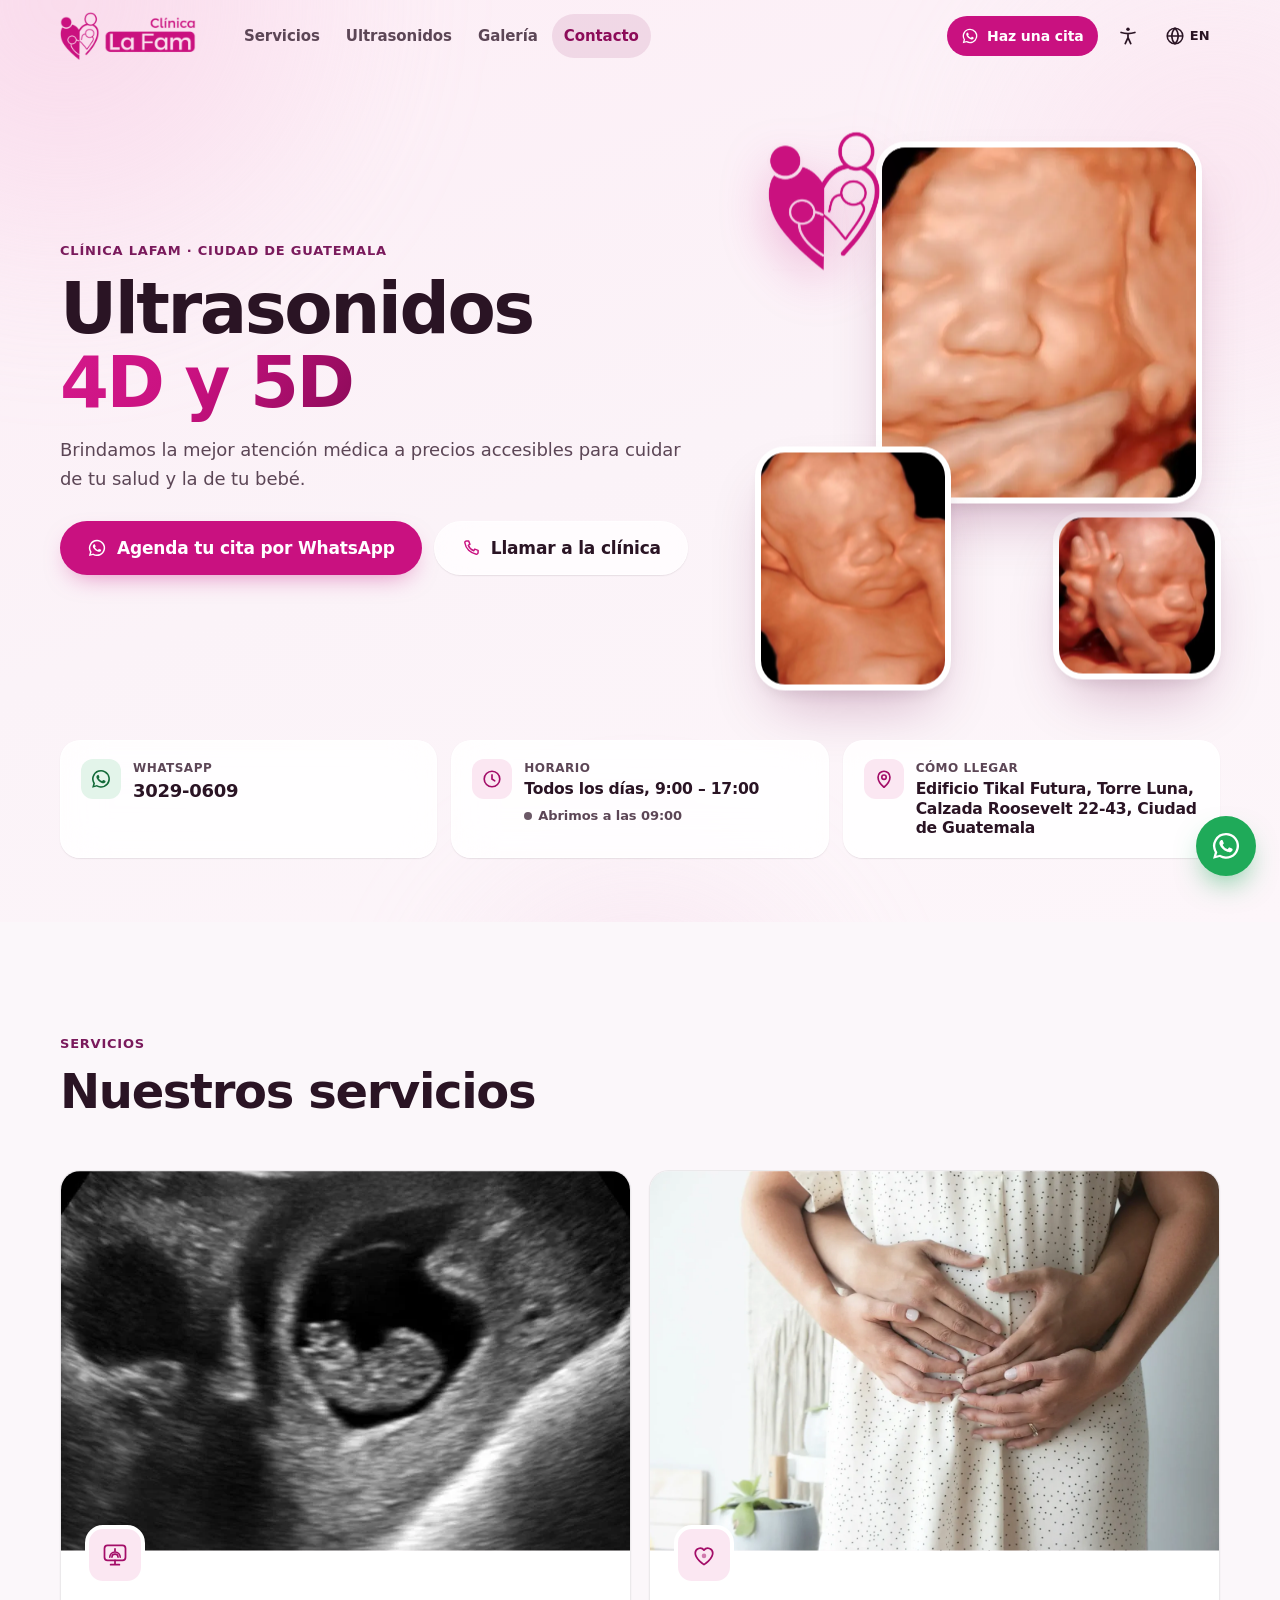
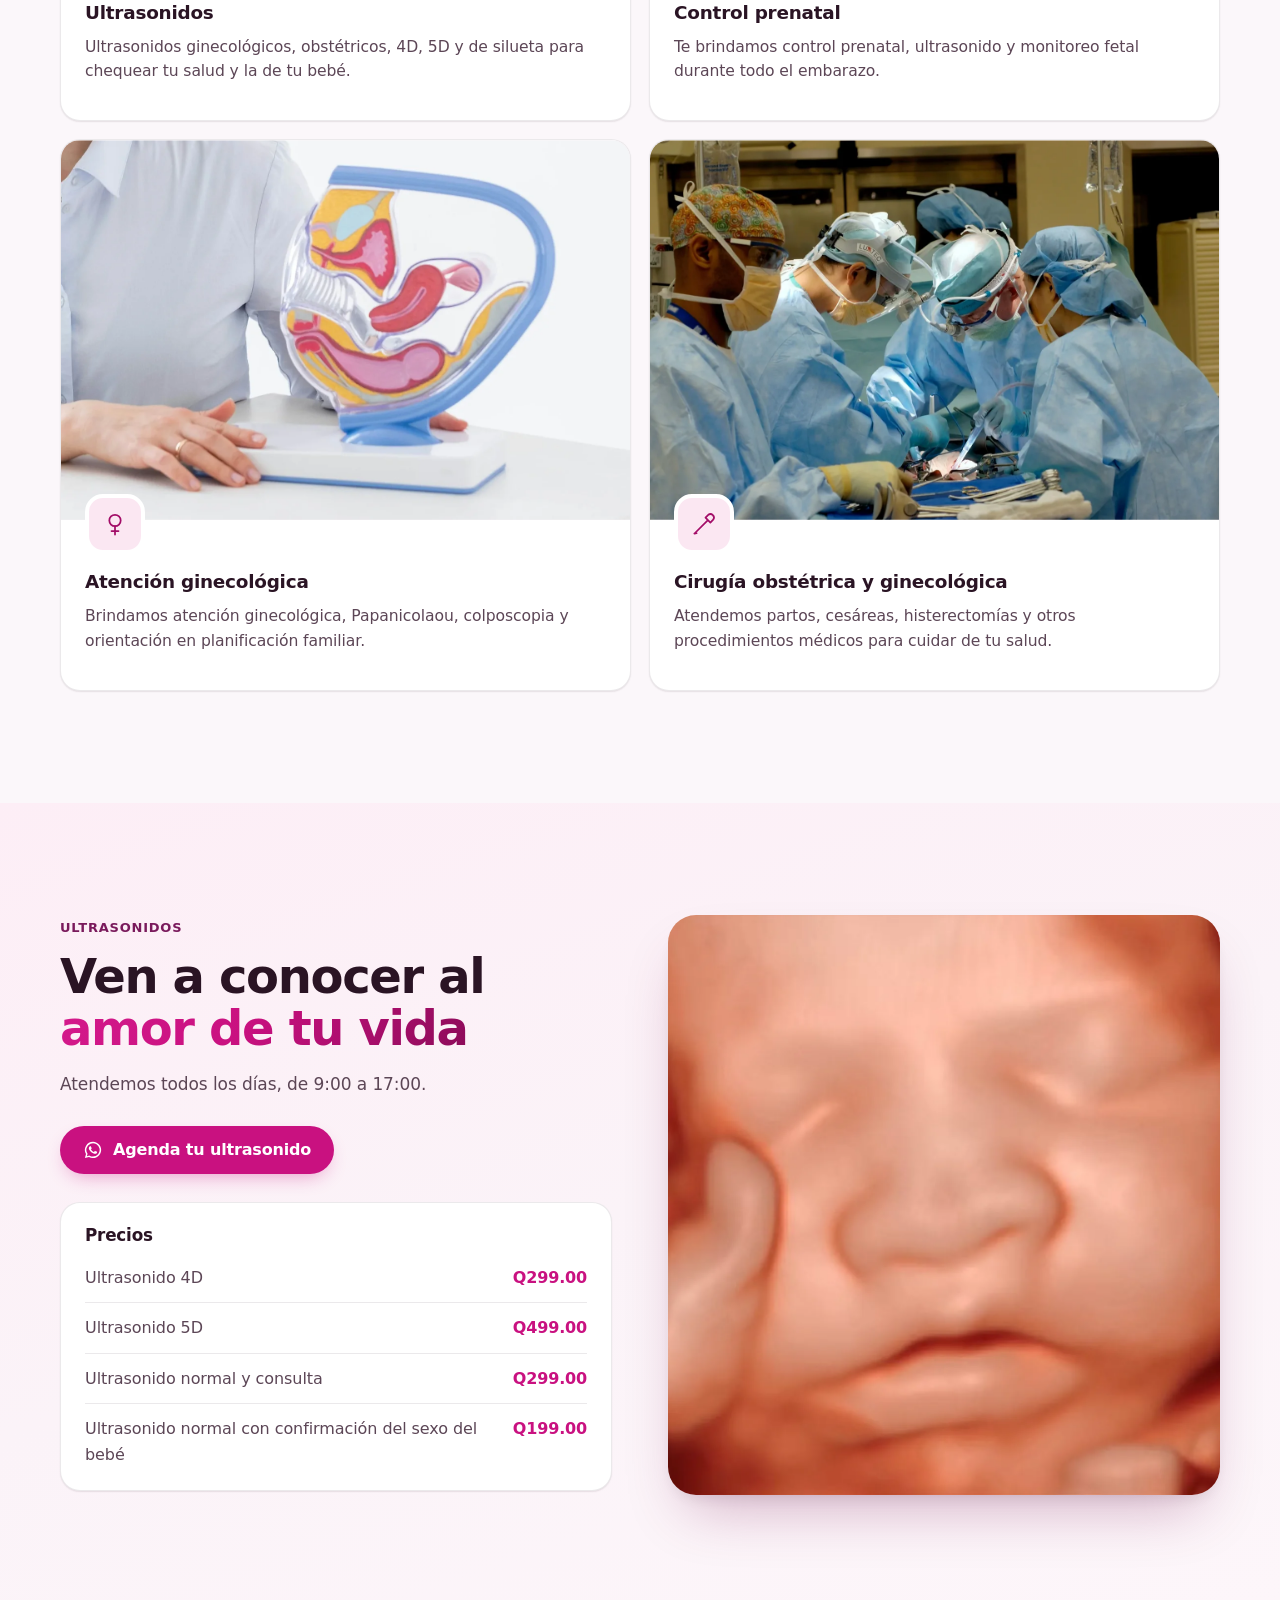
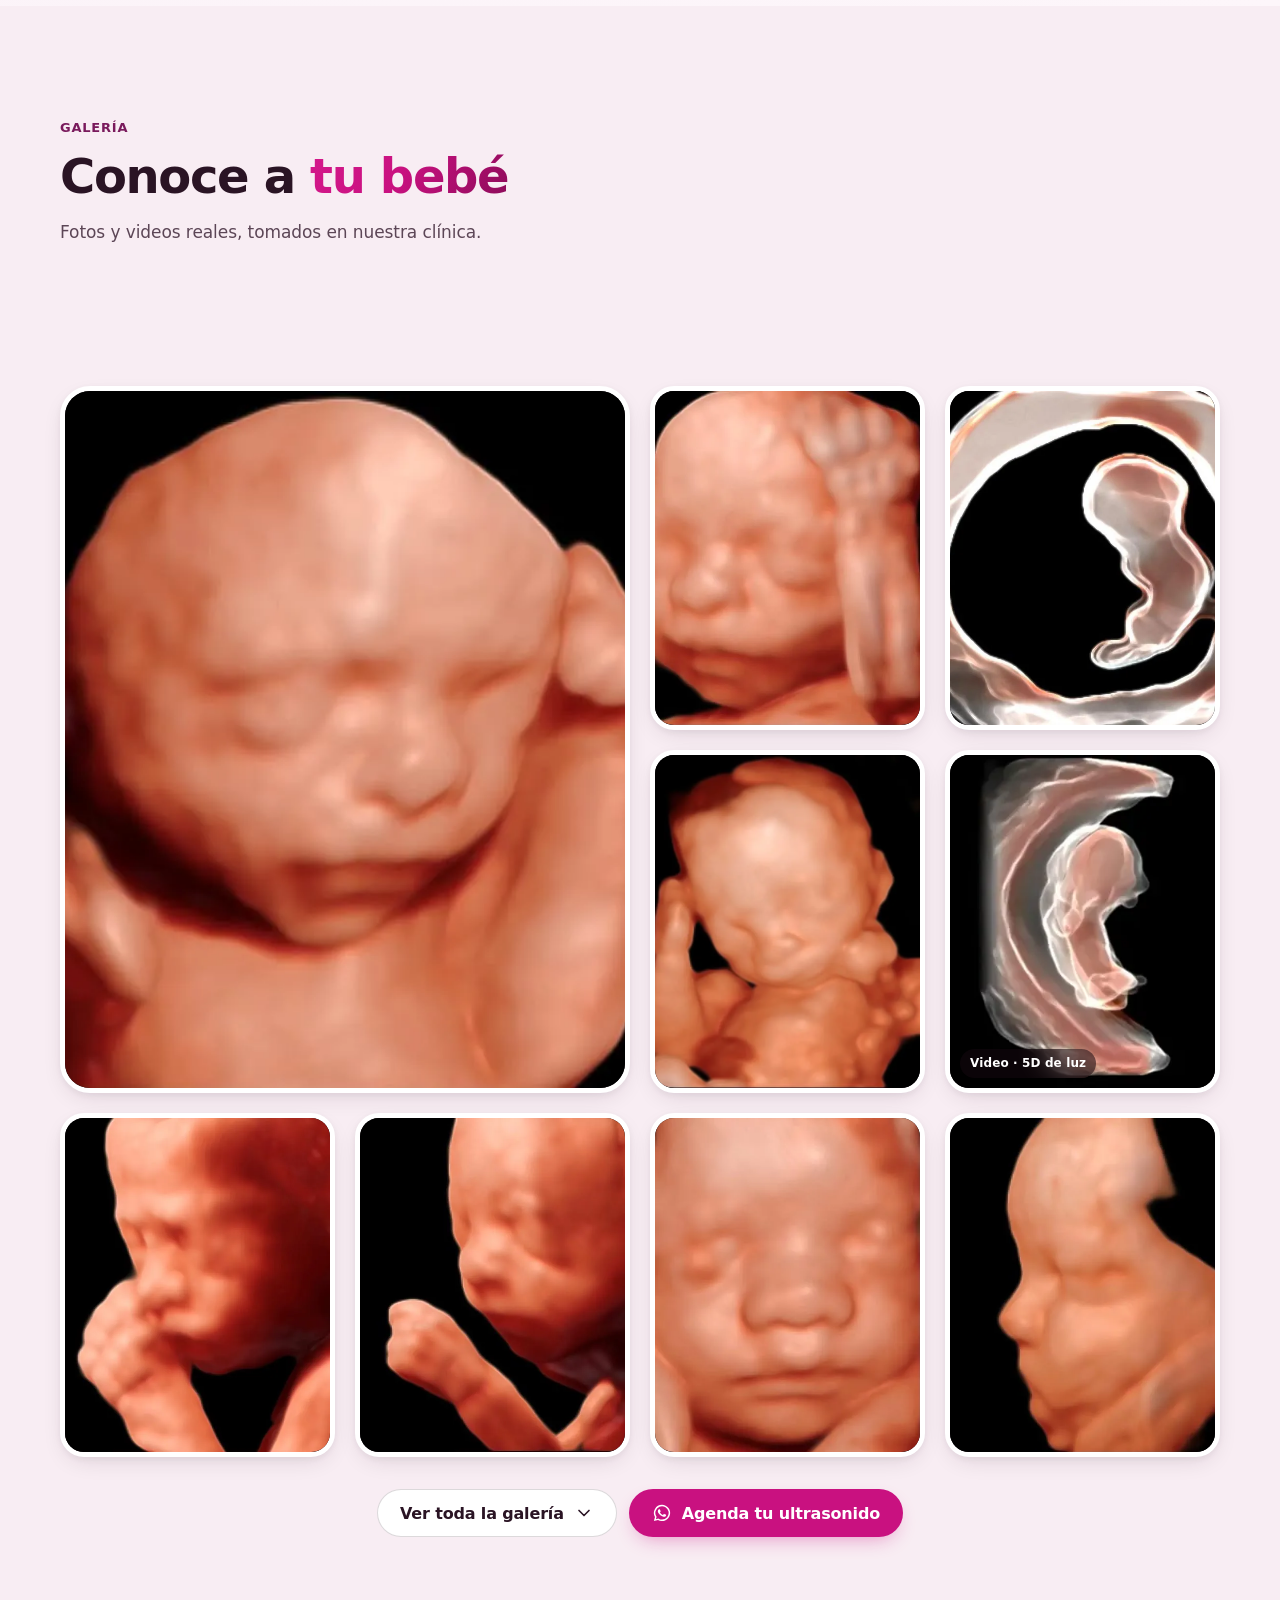
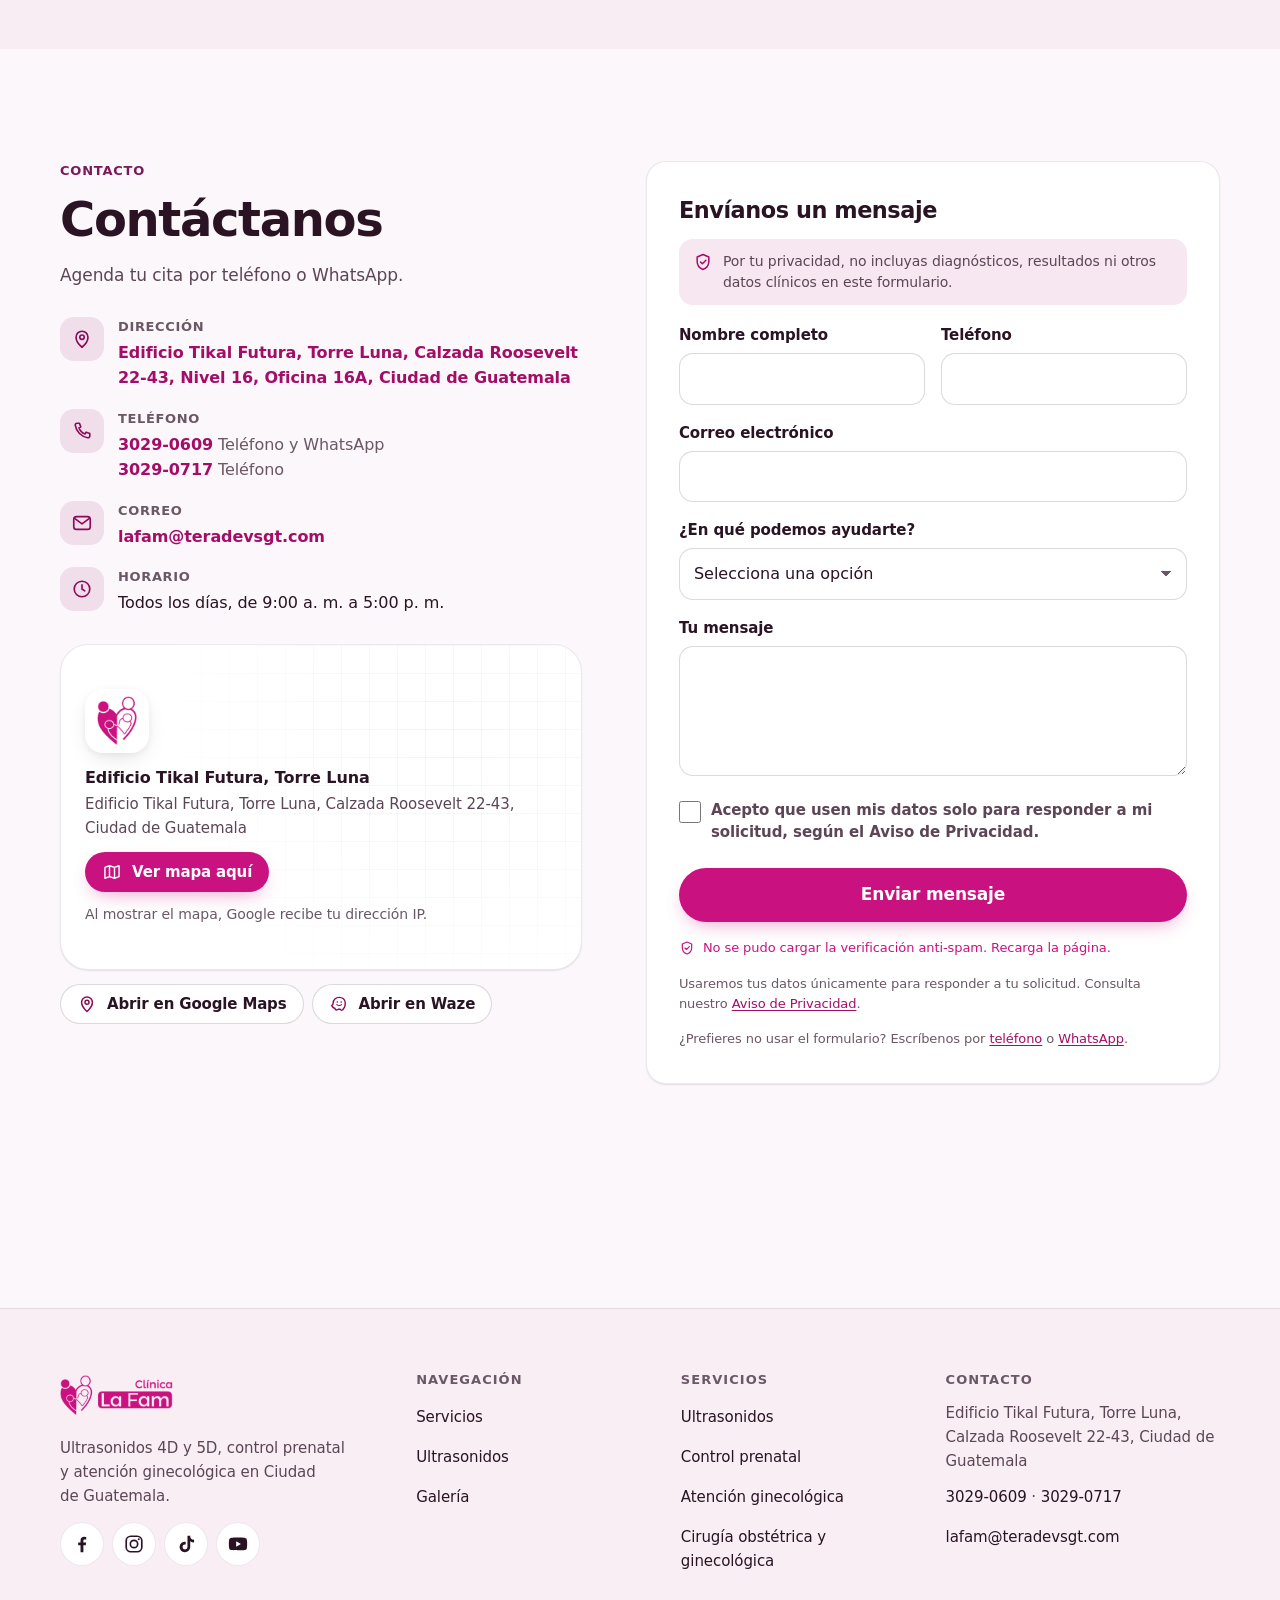
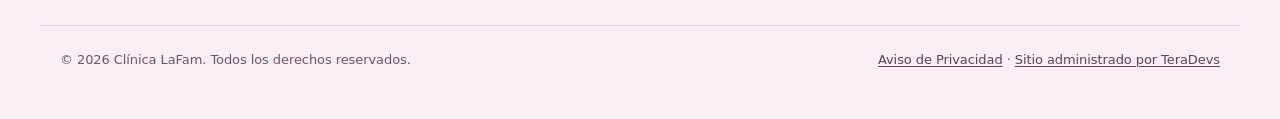
==== index.html @ 1be3324a "Preview: hero video, gallery filters, new viewer Co-Authored-By: Claude Opus 5.5 <noreply@anthropic." ====
<!DOCTYPE html>
<html lang="es-GT" data-wa="50230290609">
<head>
<meta charset="UTF-8">
<title id="pageTitle">Clínica LaFam | Ultrasonidos 4D y 5D en Ciudad de Guatemala</title>
<meta name="description" content="Clínica LaFam ofrece ultrasonidos 4D y 5D, control prenatal y atención ginecológica en Ciudad de Guatemala. Citas fáciles y atención de calidad." id="metaDescription">
<meta name="viewport" content="width=device-width, initial-scale=1, viewport-fit=cover">
<meta name="robots" content="noindex, nofollow">
<meta name="theme-color" content="#fbf7fa">
<meta name="color-scheme" content="light">
<link rel="canonical" href="https://www.ultrasonidosguatemala.com/">

<!-- One URL with a client-side ES/EN toggle (assets/main.js). Crawlers index
     the server-rendered Spanish page; the toggle keeps the DOM in sync. -->
<meta property="og:type" content="website">
<meta property="og:locale" content="es_GT" id="ogLocale">
<meta property="og:site_name" content="Clínica LaFam">
<meta property="og:title" content="Clínica LaFam | Ultrasonidos 4D y 5D en Ciudad de Guatemala" id="ogTitle">
<meta property="og:description" content="Clínica LaFam ofrece ultrasonidos 4D y 5D, control prenatal y atención ginecológica en Ciudad de Guatemala. Citas fáciles y atención de calidad." id="ogDescription">
<meta property="og:url" content="https://www.ultrasonidosguatemala.com/">
<meta property="og:image" content="https://www.ultrasonidosguatemala.com/assets/og-image.png">
<meta property="og:image:width" content="1200">
<meta property="og:image:height" content="630">
<meta name="twitter:card" content="summary_large_image">
<meta name="twitter:title" content="Clínica LaFam | Ultrasonidos 4D y 5D en Ciudad de Guatemala" id="twTitle">
<meta name="twitter:description" content="Clínica LaFam ofrece ultrasonidos 4D y 5D, control prenatal y atención ginecológica en Ciudad de Guatemala. Citas fáciles y atención de calidad." id="twDescription">

<link rel="icon" href="assets/favicon.svg" type="image/svg+xml">
<link rel="icon" href="assets/favicon-32.png" sizes="32x32" type="image/png">
<link rel="apple-touch-icon" href="assets/apple-touch-icon.png">
<link rel="manifest" href="site.webmanifest">

<script src="assets/a11y-boot.js?v=17"></script>
<link rel="stylesheet" href="assets/main.css?v=17">

<script type="application/ld+json">
{
  "@context": "https://schema.org",
  "@type": "MedicalClinic",
  "@id": "https://www.ultrasonidosguatemala.com/#clinic",
  "name": "Clínica LaFam",
  "url": "https://www.ultrasonidosguatemala.com/",
  "logo": "https://www.ultrasonidosguatemala.com/assets/img/brand/logo.png",
  "image": "https://www.ultrasonidosguatemala.com/assets/og-image.png",
  "description": "Clínica LaFam ofrece ultrasonidos 4D y 5D, control prenatal y atención ginecológica en Ciudad de Guatemala. Citas fáciles y atención de calidad.",
  "telephone": ["+502-3029-0609","+502-3029-0717"],
  "email": "lafam@teradevsgt.com",
  "address": {
    "@type": "PostalAddress",
    "streetAddress": "Edificio Tikal Futura, Torre Luna, Calzada Roosevelt 22-43, Nivel 16, Oficina 16A",
    "addressLocality": "Ciudad de Guatemala",
    "addressRegion": "Guatemala",
    "addressCountry": "GT"
  },
  "openingHoursSpecification": {
    "@type": "OpeningHoursSpecification",
    "dayOfWeek": ["Monday","Tuesday","Wednesday","Thursday","Friday","Saturday","Sunday"],
    "opens": "09:00",
    "closes": "17:00"
  },
  "currenciesAccepted": "GTQ",
  "medicalSpecialty": ["Obstetric", "Gynecologic"],
  "availableService": [{"@type":"MedicalProcedure","name":"Ultrasonidos","description":"Ultrasonidos ginecológicos, obstétricos, 4D, 5D y de silueta para chequear tu salud y la de tu bebé."},{"@type":"MedicalProcedure","name":"Control prenatal","description":"Te brindamos control prenatal, ultrasonido y monitoreo fetal durante todo el embarazo."},{"@type":"MedicalProcedure","name":"Atención ginecológica","description":"Brindamos atención ginecológica, Papanicolaou, colposcopia y orientación en planificación familiar."},{"@type":"MedicalProcedure","name":"Cirugía obstétrica y ginecológica","description":"Atendemos partos, cesáreas, histerectomías y otros procedimientos médicos para cuidar de tu salud."}],
  "sameAs": ["https://www.facebook.com/profile.php?id=100064603333488","https://www.instagram.com/clinica.lafam/"]
}
</script>
<script type="application/ld+json">
{
  "@context": "https://schema.org",
  "@type": "WebSite",
  "@id": "https://www.ultrasonidosguatemala.com/#website",
  "url": "https://www.ultrasonidosguatemala.com/",
  "name": "Clínica LaFam",
  "inLanguage": ["es-GT", "en"],
  "publisher": { "@id": "https://www.ultrasonidosguatemala.com/#clinic" }
}
</script>
</head>
<body>
<a class="skip-link" href="#main" data-i18n="skip">Saltar al contenido</a>

<svg class="sprite" aria-hidden="true" focusable="false" xmlns="http://www.w3.org/2000/svg">
  <symbol id="i-phone" viewBox="0 0 24 24"><path d="M6.6 3.5h2.6l1.5 4-2 1.3a11 11 0 0 0 6.5 6.5l1.3-2 4 1.5v2.6a2 2 0 0 1-2.2 2A16.5 16.5 0 0 1 4.6 5.7a2 2 0 0 1 2-2.2z" fill="none" stroke="currentColor" stroke-width="1.8" stroke-linejoin="round"/></symbol>
  <symbol id="i-wa" viewBox="0 0 24 24"><path fill="currentColor" d="M12 2.2A9.7 9.7 0 0 0 3.6 16.8L2.3 21.6l4.9-1.3A9.7 9.7 0 1 0 12 2.2zm0 17.7a8 8 0 0 1-4.1-1.1l-.3-.2-2.9.8.8-2.8-.2-.3A8 8 0 1 1 12 19.9zm4.4-6c-.2-.1-1.4-.7-1.7-.8-.2-.1-.4-.1-.5.1l-.8 1c-.1.2-.3.2-.5.1a6.6 6.6 0 0 1-3.3-2.9c-.2-.4.2-.4.7-1.3.1-.2 0-.3 0-.4l-.8-1.8c-.2-.5-.4-.4-.5-.4h-.5a.9.9 0 0 0-.6.3 2.7 2.7 0 0 0-.9 2c0 1.2.9 2.4 1 2.5.1.2 1.7 2.6 4.2 3.7 1.6.7 2.2.7 3 .6.5-.1 1.4-.6 1.6-1.2.2-.6.2-1.1.1-1.2l-.5-.3z"/></symbol>
  <symbol id="i-pin" viewBox="0 0 24 24"><path d="M12 21s-6.5-5.6-6.5-11a6.5 6.5 0 0 1 13 0c0 5.4-6.5 11-6.5 11z" fill="none" stroke="currentColor" stroke-width="1.8" stroke-linejoin="round"/><circle cx="12" cy="10" r="2.4" fill="none" stroke="currentColor" stroke-width="1.8"/></symbol>
  <symbol id="i-mail" viewBox="0 0 24 24"><rect x="3" y="5" width="18" height="14" rx="3" fill="none" stroke="currentColor" stroke-width="1.8"/><path d="m4 7 8 6 8-6" fill="none" stroke="currentColor" stroke-width="1.8" stroke-linejoin="round"/></symbol>
  <symbol id="i-clock" viewBox="0 0 24 24"><circle cx="12" cy="12" r="8.5" fill="none" stroke="currentColor" stroke-width="1.8"/><path d="M12 7.5V12l3 2" fill="none" stroke="currentColor" stroke-width="1.8" stroke-linecap="round"/></symbol>
  <symbol id="i-check" viewBox="0 0 24 24"><path d="m5 12.5 4.2 4.2L19 7" fill="none" stroke="currentColor" stroke-width="2.2" stroke-linecap="round" stroke-linejoin="round"/></symbol>
  <symbol id="i-arrow" viewBox="0 0 24 24"><path d="M5 12h13m-5-5 5 5-5 5" fill="none" stroke="currentColor" stroke-width="1.9" stroke-linecap="round" stroke-linejoin="round"/></symbol>
  <symbol id="i-chev" viewBox="0 0 24 24"><path d="m9 6 6 6-6 6" fill="none" stroke="currentColor" stroke-width="2" stroke-linecap="round" stroke-linejoin="round"/></symbol>
  <symbol id="i-close" viewBox="0 0 24 24"><path d="M6 6l12 12M18 6 6 18" fill="none" stroke="currentColor" stroke-width="2" stroke-linecap="round"/></symbol>
  <symbol id="i-menu" viewBox="0 0 24 24"><path d="M4 8h16M4 16h16" fill="none" stroke="currentColor" stroke-width="2" stroke-linecap="round"/></symbol>
  <symbol id="i-a11y" viewBox="0 0 24 24"><circle cx="12" cy="4.6" r="1.9" fill="currentColor"/><path d="M4.5 8.2c2.5.8 5 1.2 7.5 1.2s5-.4 7.5-1.2M12 9.4v4.4m0 0-3 6.4m3-6.4 3 6.4" fill="none" stroke="currentColor" stroke-width="1.9" stroke-linecap="round" stroke-linejoin="round"/></symbol>
  <symbol id="i-globe" viewBox="0 0 24 24"><circle cx="12" cy="12" r="8.5" fill="none" stroke="currentColor" stroke-width="1.7"/><path d="M3.5 12h17M12 3.5c2.4 2.4 3.5 5.2 3.5 8.5s-1.1 6.1-3.5 8.5c-2.4-2.4-3.5-5.2-3.5-8.5S9.6 5.9 12 3.5z" fill="none" stroke="currentColor" stroke-width="1.7"/></symbol>
  <symbol id="i-up" viewBox="0 0 24 24"><path d="m6 14 6-6 6 6" fill="none" stroke="currentColor" stroke-width="2" stroke-linecap="round" stroke-linejoin="round"/></symbol>
  <symbol id="i-download" viewBox="0 0 24 24"><path d="M12 4v11m-4.5-4.5L12 15l4.5-4.5M5 19.5h14" fill="none" stroke="currentColor" stroke-width="1.9" stroke-linecap="round" stroke-linejoin="round"/></symbol>
  <symbol id="i-shield" viewBox="0 0 24 24"><path d="M12 3 5 6v5.5c0 4.3 3 8 7 9.5 4-1.5 7-5.2 7-9.5V6z" fill="none" stroke="currentColor" stroke-width="1.8" stroke-linejoin="round"/><path d="m9 12 2.2 2.2L15.5 10" fill="none" stroke="currentColor" stroke-width="1.8" stroke-linecap="round" stroke-linejoin="round"/></symbol>
  <symbol id="i-fb" viewBox="0 0 24 24"><path fill="currentColor" d="M13.5 21v-7.6h2.6l.4-3h-3V8.5c0-.9.2-1.5 1.5-1.5h1.6V4.3a21 21 0 0 0-2.3-.1c-2.3 0-3.9 1.4-3.9 4v2.2H7.8v3h2.6V21z"/></symbol>
  <symbol id="i-ig" viewBox="0 0 24 24"><rect x="3.5" y="3.5" width="17" height="17" rx="5" fill="none" stroke="currentColor" stroke-width="1.8"/><circle cx="12" cy="12" r="4" fill="none" stroke="currentColor" stroke-width="1.8"/><circle cx="17.2" cy="6.8" r="1.1" fill="currentColor"/></symbol>
  <symbol id="i-tiktok" viewBox="0 0 24 24"><path fill="currentColor" d="M16.6 3h-3v12.2a2.7 2.7 0 1 1-2.7-2.7c.3 0 .5 0 .8.1V9.5a5.8 5.8 0 1 0 4.9 5.7V9.1a7.3 7.3 0 0 0 4.2 1.3V7.4A4.3 4.3 0 0 1 16.6 3z"/></symbol>
  <symbol id="i-yt" viewBox="0 0 24 24"><path fill="currentColor" d="M21.6 7.2a2.5 2.5 0 0 0-1.8-1.8C18.2 5 12 5 12 5s-6.2 0-7.8.4A2.5 2.5 0 0 0 2.4 7.2 26 26 0 0 0 2 12a26 26 0 0 0 .4 4.8 2.5 2.5 0 0 0 1.8 1.8C5.8 19 12 19 12 19s6.2 0 7.8-.4a2.5 2.5 0 0 0 1.8-1.8A26 26 0 0 0 22 12a26 26 0 0 0-.4-4.8zM10 15V9l5.2 3z"/></symbol>
  <!-- Service icons: 1 ultrasound, 2 prenatal (heart), 3 gynecology, 4 surgery -->
  <symbol id="s-1" viewBox="0 0 32 32"><rect x="4" y="5" width="24" height="17" rx="3.5" fill="none" stroke="currentColor" stroke-width="2"/><path d="M10 18.5a6 6 0 0 1 12 0M12.5 18.5a3.5 3.5 0 0 1 7 0" fill="none" stroke="currentColor" stroke-width="1.8" stroke-linecap="round"/><path d="M16 9v2.5M11 27h10M16 22v5" fill="none" stroke="currentColor" stroke-width="2" stroke-linecap="round"/></symbol>
  <symbol id="s-2" viewBox="0 0 32 32"><path d="M16 27s-10-6.2-10-13.2A5.6 5.6 0 0 1 16 10.4a5.6 5.6 0 0 1 10 3.4C26 20.8 16 27 16 27z" fill="none" stroke="currentColor" stroke-width="2" stroke-linejoin="round"/><circle cx="16" cy="17" r="2.6" fill="currentColor" opacity=".5"/></symbol>
  <symbol id="s-3" viewBox="0 0 32 32"><circle cx="16" cy="12" r="6.5" fill="none" stroke="currentColor" stroke-width="2"/><path d="M16 18.5V28m-4-4h8" fill="none" stroke="currentColor" stroke-width="2" stroke-linecap="round"/></symbol>
  <symbol id="s-4" viewBox="0 0 32 32"><path d="M6 26 20.5 11.5m-2.8-2.8 5.6 5.6 3.2-3.2a4 4 0 0 0-5.6-5.6z" fill="none" stroke="currentColor" stroke-width="2" stroke-linecap="round" stroke-linejoin="round"/><path d="M5 27l2.5-.6" stroke="currentColor" stroke-width="2" stroke-linecap="round"/></symbol>
  <symbol id="s-5" viewBox="0 0 32 32"><circle cx="16" cy="10" r="4.5" fill="none" stroke="currentColor" stroke-width="2"/><path d="M8 27c0-5 3.6-8.5 8-8.5s8 3.5 8 8.5" fill="none" stroke="currentColor" stroke-width="2" stroke-linecap="round"/><path d="M13.8 9.6c.7.6 1.4.8 2.2.8s1.5-.2 2.2-.8" fill="none" stroke="currentColor" stroke-width="1.6" stroke-linecap="round"/></symbol>
  <symbol id="s-6" viewBox="0 0 32 32"><path d="M11 5.5a3 3 0 0 0-4.2 4.2l1.4 1.4-1.4 1.4a3 3 0 0 0 4.2 4.2L21 26.6a3 3 0 0 0 4.2-4.2L15.3 12.5l1.4-1.4a3 3 0 0 0-4.2-4.2L11 8.3z" fill="none" stroke="currentColor" stroke-width="2" stroke-linejoin="round"/></symbol>
  <symbol id="s-7" viewBox="0 0 32 32"><path d="M6 26 20.5 11.5m-2.8-2.8 5.6 5.6 3.2-3.2a4 4 0 0 0-5.6-5.6z" fill="none" stroke="currentColor" stroke-width="2" stroke-linecap="round" stroke-linejoin="round"/><path d="M5 27l2.5-.6" stroke="currentColor" stroke-width="2" stroke-linecap="round"/></symbol>
  <symbol id="s-8" viewBox="0 0 32 32"><rect x="4" y="8" width="17" height="14" rx="3.5" fill="none" stroke="currentColor" stroke-width="2"/><path d="m21 13.5 7-3.8v12.6l-7-3.8" fill="none" stroke="currentColor" stroke-width="2" stroke-linejoin="round"/><circle cx="12.5" cy="15" r="2.6" fill="currentColor" opacity=".5"/></symbol>
  <symbol id="s-9" viewBox="0 0 32 32"><path d="M16 4.5l2.9 7.1 7.6.5-5.9 4.9 1.9 7.4L16 20.3l-6.5 4.1 1.9-7.4-5.9-4.9 7.6-.5z" fill="none" stroke="currentColor" stroke-width="2" stroke-linejoin="round"/></symbol>
  <symbol id="s-10" viewBox="0 0 32 32"><path d="M12 4.5h8M13.5 4.5v8.2L6.6 24.4A2.4 2.4 0 0 0 8.7 28h14.6a2.4 2.4 0 0 0 2.1-3.6L18.5 12.7V4.5" fill="none" stroke="currentColor" stroke-width="2" stroke-linejoin="round"/><path d="M9.8 20h12.4" stroke="currentColor" stroke-width="2" opacity=".5"/></symbol>
  <symbol id="s-11" viewBox="0 0 32 32"><rect x="5" y="4" width="22" height="24" rx="4" fill="none" stroke="currentColor" stroke-width="2"/><path d="M16 8v15M11 11.5c2 .8 3.5 1 5 1s3-.2 5-1M10.5 15.5c2.2.8 3.8 1 5.5 1s3.3-.2 5.5-1M11 19.5c2 .7 3.5.9 5 .9s3-.2 5-.9" fill="none" stroke="currentColor" stroke-width="1.8" stroke-linecap="round"/></symbol>
  <!-- Facilities (amenities) icons -->
  <symbol id="m-1" viewBox="0 0 24 24"><rect x="4" y="3.5" width="16" height="17" rx="4" fill="none" stroke="currentColor" stroke-width="1.8"/><path d="M10 16.5v-9h3a2.6 2.6 0 0 1 0 5.2h-3" fill="none" stroke="currentColor" stroke-width="1.9" stroke-linecap="round" stroke-linejoin="round"/></symbol>
  <symbol id="m-2" viewBox="0 0 24 24"><path d="M4.5 17h15M6 17a6 6 0 0 1 12 0M12 8.2V6.5M10.5 6.5h3" fill="none" stroke="currentColor" stroke-width="1.8" stroke-linecap="round" stroke-linejoin="round"/></symbol>
  <symbol id="m-3" viewBox="0 0 24 24"><path d="M5 12V9a3 3 0 0 1 3-3h8a3 3 0 0 1 3 3v3M3.5 12.5a1.8 1.8 0 0 1 3.5 0V15h10v-2.5a1.8 1.8 0 0 1 3.5 0V18h-17zM6 18v2M18 18v2" fill="none" stroke="currentColor" stroke-width="1.7" stroke-linejoin="round" stroke-linecap="round"/></symbol>
  <symbol id="m-4" viewBox="0 0 24 24"><rect x="4.5" y="3.5" width="15" height="17" rx="2.5" fill="none" stroke="currentColor" stroke-width="1.8"/><path d="m9 9.5 2-2.2 2 2.2M9 14.5l2 2.2 2-2.2M16 7v10" fill="none" stroke="currentColor" stroke-width="1.7" stroke-linecap="round" stroke-linejoin="round"/></symbol>
  <symbol id="m-5" viewBox="0 0 24 24"><path d="M9 3.5h6M10 3.5v6.2L4.8 18.3A1.8 1.8 0 0 0 6.4 21h11.2a1.8 1.8 0 0 0 1.6-2.7L14 9.7V3.5M7.4 15h9.2" fill="none" stroke="currentColor" stroke-width="1.8" stroke-linejoin="round" stroke-linecap="round"/></symbol>
  <symbol id="m-6" viewBox="0 0 24 24"><rect x="4" y="3" width="16" height="18" rx="3" fill="none" stroke="currentColor" stroke-width="1.8"/><path d="M12 6.5v11M8.5 9c1.3.6 2.3.8 3.5.8s2.2-.2 3.5-.8M8 12.5c1.4.6 2.5.8 4 .8s2.6-.2 4-.8M8.5 16c1.3.5 2.3.7 3.5.7s2.2-.2 3.5-.7" fill="none" stroke="currentColor" stroke-width="1.5" stroke-linecap="round"/></symbol>
  <symbol id="m-7" viewBox="0 0 24 24"><path d="M4 11h16v3a5 5 0 0 1-5 5H9a5 5 0 0 1-5-5zM6 11V8.5a6 6 0 0 1 6-4M7.5 19l-1 2M16.5 19l1 2" fill="none" stroke="currentColor" stroke-width="1.8" stroke-linecap="round" stroke-linejoin="round"/></symbol>
  <symbol id="m-8" viewBox="0 0 24 24"><rect x="3.5" y="9" width="17" height="9" rx="4.5" fill="none" stroke="currentColor" stroke-width="1.8"/><path d="M7 9c0-3 2.2-4.5 5-4.5s5 1.5 5 4.5M6 21h12" fill="none" stroke="currentColor" stroke-width="1.8" stroke-linecap="round"/><circle cx="9" cy="13.5" r="1.6" fill="currentColor"/></symbol>
  <symbol id="m-9" viewBox="0 0 24 24"><path d="M4.5 19.5 15 9m-2-2 4 4 2.4-2.4a2.8 2.8 0 0 0-4-4z" fill="none" stroke="currentColor" stroke-width="1.8" stroke-linecap="round" stroke-linejoin="round"/></symbol>
  <symbol id="m-10" viewBox="0 0 24 24"><path d="M5 9.5h12v4a5 5 0 0 1-5 5H10a5 5 0 0 1-5-5zM17 11h1a2.5 2.5 0 0 1 0 5h-1.5M8.5 3.5c-.7 1 .7 1.8 0 3M12.5 3.5c-.7 1 .7 1.8 0 3" fill="none" stroke="currentColor" stroke-width="1.8" stroke-linecap="round" stroke-linejoin="round"/></symbol>
  <symbol id="m-11" viewBox="0 0 24 24"><path d="M12 2.5v5M9.8 4.7h4.4M5.5 21v-8l6.5-5 6.5 5v8zM10 21v-3.5a2 2 0 0 1 4 0V21" fill="none" stroke="currentColor" stroke-width="1.8" stroke-linecap="round" stroke-linejoin="round"/></symbol>
  <symbol id="m-12" viewBox="0 0 24 24"><path d="M12 3 5 6v5.5c0 4.3 3 8 7 9.5 4-1.5 7-5.2 7-9.5V6z" fill="none" stroke="currentColor" stroke-width="1.8" stroke-linejoin="round"/><circle cx="12" cy="11.5" r="2.3" fill="none" stroke="currentColor" stroke-width="1.6"/></symbol>
  <symbol id="i-waze" viewBox="0 0 24 24"><path d="M19.5 10.5c0-4.1-3.4-6.5-7.2-6.5-4.2 0-7.3 3-7.3 6.8 0 1.6-.6 2.6-1.8 3.2.8 1.6 2.3 2.8 4 3.4a2 2 0 0 0 3.7.9h2.6a2 2 0 0 0 3.8-.8c1.5-1 2.2-3.3 2.2-7z" fill="none" stroke="currentColor" stroke-width="1.7" stroke-linejoin="round"/><circle cx="10" cy="9.6" r="1" fill="currentColor"/><circle cx="14.6" cy="9.6" r="1" fill="currentColor"/><path d="M9.5 12.8c1.4 1.3 4 1.3 5.4 0" fill="none" stroke="currentColor" stroke-width="1.5" stroke-linecap="round"/></symbol>
  <symbol id="i-person" viewBox="0 0 24 24"><circle cx="12" cy="8" r="3.6" fill="none" stroke="currentColor" stroke-width="1.8"/><path d="M5 20c.6-3.8 3.4-6 7-6s6.4 2.2 7 6" fill="none" stroke="currentColor" stroke-width="1.8" stroke-linecap="round"/></symbol>
  <symbol id="i-map" viewBox="0 0 24 24"><path d="m3.5 6.5 5.5-2 6 2 5.5-2v13l-5.5 2-6-2-5.5 2zM9 4.5v13M15 6.5v13" fill="none" stroke="currentColor" stroke-width="1.7" stroke-linejoin="round"/></symbol>
  <symbol id="a-bed" viewBox="0 0 32 32"><path d="M4 8v18M4 21h24v5M4 16h9.5v5M13.5 14.5h10a4.5 4.5 0 0 1 4.5 4.5v2" fill="none" stroke="currentColor" stroke-width="2" stroke-linecap="round" stroke-linejoin="round"/><circle cx="9" cy="12.5" r="2.6" fill="none" stroke="currentColor" stroke-width="2"/></symbol>
  <symbol id="a-cup" viewBox="0 0 32 32"><path d="M6 12h17v6a7 7 0 0 1-7 7h-3a7 7 0 0 1-7-7zM23 14h1.5a3.5 3.5 0 0 1 0 7H22M11 4.5c-1 1.5 1 2.5 0 4M16 4.5c-1 1.5 1 2.5 0 4" fill="none" stroke="currentColor" stroke-width="2" stroke-linecap="round" stroke-linejoin="round"/></symbol>
  <symbol id="a-chapel" viewBox="0 0 32 32"><path d="M16 3v7M13 6h6M7 28V17l9-7 9 7v11zM13 28v-5a3 3 0 0 1 6 0v5" fill="none" stroke="currentColor" stroke-width="2" stroke-linecap="round" stroke-linejoin="round"/></symbol>
</svg>

<header class="site-header" id="siteHeader">
  <div class="container header-inner">
    <a class="brand" href="#inicio" data-i18n-attr="aria-label:brand.aria" aria-label="Clínica LaFam, ir al inicio">
      <picture class="brand-logo"><img src="assets/img/brand/logo.webp" width="340" height="120" alt="Clínica LaFam"></picture>
    </a>
    <nav class="nav-desktop" aria-label="Principal">
      <a href="#servicios" data-i18n="nav.services">Servicios</a>
      <a href="#ultrasonidos" data-i18n="nav.maternity">Ultrasonidos</a>
      <a href="#galeria" data-i18n="nav.facilities">Galería</a>

      <a href="#contacto" data-i18n="nav.contact">Contacto</a>
    </nav>
    <div class="header-actions">
      <a class="pill pill-emergency" data-wa="" href="https://wa.me/50230290609?text=Hola%2C%20quisiera%20agendar%20una%20cita%20en%20Cl%C3%ADnica%20LaFam." target="_blank" rel="noopener noreferrer" data-i18n-attr="aria-label:hero.cta2" aria-label="Agenda tu cita por WhatsApp"><svg aria-hidden="true"><use href="#i-wa"/></svg><span data-i18n="nav.emergency">Haz una cita</span></a>
      <button type="button" class="icon-btn" id="a11yToggle" aria-haspopup="dialog" aria-expanded="false" aria-controls="a11yPanel" data-i18n-attr="aria-label:a11y.open_aria" aria-label="Opciones de accesibilidad"><svg aria-hidden="true"><use href="#i-a11y"/></svg></button>
      <button type="button" class="icon-btn lang-btn" id="langToggle" data-lang-toggle data-i18n-attr="aria-label:lang.toggle_aria" aria-label="Cambiar idioma a inglés"><svg aria-hidden="true"><use href="#i-globe"/></svg><span>EN</span></button>
      <button type="button" class="icon-btn menu-btn" id="menuToggle" aria-haspopup="dialog" aria-expanded="false" aria-controls="mobileNav" data-i18n-attr="aria-label:menu.open_aria" aria-label="Abrir menú"><svg aria-hidden="true"><use href="#i-menu"/></svg></button>
    </div>
  </div>
</header>

<dialog class="sheet sheet-side" id="mobileNav" data-i18n-attr="aria-label:mobilenav.aria" aria-label="Menú principal">
  <div class="sheet-head">
    <span class="brand brand-sm"><picture class="brand-logo"><img src="assets/img/brand/logo.webp" width="340" height="120" alt=""></picture></span>
    <button type="button" class="icon-btn" data-close data-i18n-attr="aria-label:menu.close_aria" aria-label="Cerrar menú"><svg aria-hidden="true"><use href="#i-close"/></svg></button>
  </div>
  <nav class="mobile-links">
    <a href="#servicios" data-i18n="nav.services">Servicios</a>
    <a href="#ultrasonidos" data-i18n="nav.maternity">Ultrasonidos</a>
    <a href="#galeria" data-i18n="nav.facilities">Galería</a>

    <a href="#contacto" data-i18n="nav.contact">Contacto</a>
  </nav>
  <div class="sheet-foot">
    <button type="button" class="btn btn-ghost btn-block lang-sheet" data-lang-toggle data-i18n-attr="aria-label:lang.toggle_aria" aria-label="Cambiar idioma a inglés"><svg aria-hidden="true"><use href="#i-globe"/></svg><span data-i18n="lang.switch_to">English</span></button>
    <a class="btn btn-emergency btn-block" data-wa="" href="https://wa.me/50230290609?text=Hola%2C%20quisiera%20agendar%20una%20cita%20en%20Cl%C3%ADnica%20LaFam." target="_blank" rel="noopener noreferrer"><svg aria-hidden="true"><use href="#i-wa"/></svg><span data-i18n="hero.cta2">Agenda tu cita por WhatsApp</span></a>
    <a class="btn btn-ghost btn-block" href="tel:+50230290609"><svg aria-hidden="true"><use href="#i-phone"/></svg><span data-i18n="hero.cta1">Llamar a la clínica</span></a>
  </div>
</dialog>

<dialog class="sheet sheet-pop" id="a11yPanel" aria-labelledby="a11yTitle">
  <div class="sheet-head">
    <h2 id="a11yTitle" data-i18n="a11y.title">Accesibilidad</h2>
    <button type="button" class="link-btn" data-close data-i18n="a11y.close">Listo</button>
  </div>
  <p class="muted small" data-i18n="a11y.desc">Ajusta el sitio a tu comodidad. Tus preferencias se guardan en este dispositivo.</p>
  <div class="a11y-row">
    <span id="a11ySizeLabel" data-i18n="a11y.text_size">Tamaño del texto</span>
    <div class="segmented" role="group" aria-labelledby="a11ySizeLabel">
      <button type="button" data-text-size="0" aria-pressed="true" data-i18n-attr="aria-label:a11y.size_small" aria-label="Texto normal">A</button>
      <button type="button" data-text-size="1" aria-pressed="false" data-i18n-attr="aria-label:a11y.size_medium" aria-label="Texto grande"><span class="a-md">A</span></button>
      <button type="button" data-text-size="2" aria-pressed="false" data-i18n-attr="aria-label:a11y.size_large" aria-label="Texto muy grande"><span class="a-lg">A</span></button>
    </div>
  </div>
  <button type="button" class="a11y-row switch-row" role="switch" aria-checked="false" data-a11y="contrast"><span data-i18n="a11y.contrast">Alto contraste</span><span class="switch" aria-hidden="true"></span></button>
  <button type="button" class="a11y-row switch-row" role="switch" aria-checked="false" data-a11y="motion"><span data-i18n="a11y.motion">Reducir animaciones</span><span class="switch" aria-hidden="true"></span></button>
  <button type="button" class="a11y-row switch-row" role="switch" aria-checked="false" data-a11y="links"><span data-i18n="a11y.links">Subrayar enlaces</span><span class="switch" aria-hidden="true"></span></button>
  <button type="button" class="a11y-row switch-row" role="switch" aria-checked="false" data-a11y="spacing"><span data-i18n="a11y.spacing">Texto más espaciado</span><span class="switch" aria-hidden="true"></span></button>
  <button type="button" class="btn btn-ghost btn-block" id="a11yReset" data-i18n="a11y.reset">Restablecer</button>
</dialog>

<main id="main">

  <!-- ======================== HERO ======================== -->
  <section id="inicio" class="hero" tabindex="-1">
    <div class="hero-bg" aria-hidden="true"><span class="orb orb-a"></span><span class="orb orb-b"></span><span class="orb orb-c"></span></div>
    <div class="container hero-grid">
      <div class="hero-copy">
        <p class="eyebrow" data-i18n="hero.eyebrow">Clínica LaFam · Ciudad de Guatemala</p>
        <h1 data-i18n="hero.title">Ultrasonidos <em>4D y 5D</em></h1>
        <p class="lead" data-i18n="hero.desc">Brindamos la mejor atención médica a precios accesibles para cuidar de tu salud y la de tu bebé.</p>
        <div class="hero-ctas">
          <a class="btn btn-emergency btn-lg" data-wa="" href="https://wa.me/50230290609?text=Hola%2C%20quisiera%20agendar%20una%20cita%20en%20Cl%C3%ADnica%20LaFam." target="_blank" rel="noopener noreferrer"><svg aria-hidden="true"><use href="#i-wa"/></svg><span data-i18n="hero.cta2">Agenda tu cita por WhatsApp</span></a>
          <a class="btn btn-glass btn-lg btn-call" href="tel:+50230290609"><svg aria-hidden="true"><use href="#i-phone"/></svg><span data-i18n="hero.cta1">Llamar a la clínica</span></a>
        </div>
      </div>
      <div class="hero-art" data-parallax>
          <figure class="hero-photo p1 hero-video"><video class="hero-vid" muted loop playsinline disablepictureinpicture preload="metadata" data-autoplay poster="assets/media/hero-video-poster.webp" width="560" height="624" aria-label="Video de ultrasonido 4D: rostro del bebé con sus manitas" data-i18n-aria-es="Video de ultrasonido 4D: rostro del bebé con sus manitas" data-i18n-aria-en="4D ultrasound video: the baby’s face and tiny hands"><source src="assets/media/hero-video.mp4" type="video/mp4"></video></figure>
          <figure class="hero-photo p2"><img class="hero-img" src="assets/img/site/hero-1.webp" srcset="assets/img/site/hero-1.webp 960w" sizes="(max-width: 900px) 60vw, 300px" width="960" height="1156" alt="Ultrasonido 4D: bebé con la mano en la mejilla" data-i18n-attr="alt:media.hero1.alt" loading="lazy" decoding="async"></figure>
          <figure class="hero-photo p3"><img class="hero-img" src="assets/img/site/hero-2.webp" srcset="assets/img/site/hero-2.webp 570w" sizes="(max-width: 900px) 60vw, 300px" width="570" height="685" alt="Ultrasonido 4D: bebé con la mano sobre la cabeza" data-i18n-attr="alt:media.hero2.alt" loading="lazy" decoding="async"></figure>
        <span class="hero-wing" aria-hidden="true"></span>
      </div>
    </div>
    <div class="container">
      <ul class="quick" data-i18n-attr="aria-label:quick.aria" aria-label="Información rápida">
        <li class="quick-tile q-wa reveal i2"><a data-wa="" href="https://wa.me/50230290609?text=Hola%2C%20quisiera%20agendar%20una%20cita%20en%20Cl%C3%ADnica%20LaFam." target="_blank" rel="noopener noreferrer"><span class="quick-icon" aria-hidden="true"><svg><use href="#i-wa"/></svg></span><span class="quick-text"><span class="quick-label" data-i18n="quick.whatsapp">WhatsApp</span><strong class="quick-value">3029&#8209;0609</strong></span></a></li>
        <li class="quick-tile q-visits reveal i3"><a href="#contacto"><span class="quick-icon" aria-hidden="true"><svg><use href="#i-clock"/></svg></span><span class="quick-text"><span class="quick-label" data-i18n="quick.visits">Horario</span><strong class="quick-value" data-i18n="visits.hours_text">Todos los días, 9:00 – 17:00</strong><span class="quick-status" data-visit-status data-windows="09:00-17:00" data-state="closed"><span class="dot" aria-hidden="true"></span><span data-role="label"></span></span></span></a></li>
        <li class="quick-tile q-map reveal i4"><a href="https://www.google.com/maps/search/?api=1&query=Edificio+Tikal+Futura+Calzada+Roosevelt+22-43+Guatemala" target="_blank" rel="noopener noreferrer"><span class="quick-icon" aria-hidden="true"><svg><use href="#i-pin"/></svg></span><span class="quick-text"><span class="quick-label" data-i18n="quick.directions">Cómo llegar</span><strong class="quick-value">Edificio Tikal Futura, Torre Luna, Calzada Roosevelt 22-43, Ciudad de Guatemala</strong></span><span class="visually-hidden" data-i18n="a11y.new_tab"> (se abre en una pestaña nueva)</span></a></li>
      </ul>
    </div>
  </section>

  <!-- ======================== SERVICES ======================== -->
  <section id="servicios" class="section">
    <div class="container">
      <div class="section-head reveal">
        <p class="eyebrow" data-i18n="services.eyebrow">Servicios</p>
        <h2 data-i18n="services.title">Nuestros servicios</h2>
      </div>
      <ul class="services-grid">
        <li class="service-card reveal i1 has-photo" data-service="service1"><span class="service-media"><img class="service-photo" src="assets/img/site/svc-ultrasonido.webp" srcset="assets/img/site/svc-ultrasonido.webp 741w" sizes="(max-width: 620px) 92vw, (max-width: 960px) 46vw, 376px" width="741" height="653" alt="Ultrasonido normal" data-i18n-attr="alt:media.service1.alt" loading="lazy" decoding="async"></span><div class="service-body"><span class="service-icon" aria-hidden="true"><svg><use href="#s-1"/></svg></span><h3 data-i18n="service1.title">Ultrasonidos</h3><p data-i18n="service1.desc">Ultrasonidos ginecológicos, obstétricos, 4D, 5D y de silueta para chequear tu salud y la de tu bebé.</p><div class="service-actions"></div></div></li>
        <li class="service-card reveal i2 has-photo" data-service="service2"><span class="service-media"><img class="service-photo" src="assets/img/site/svc-prenatal.webp" srcset="assets/img/site/svc-prenatal.webp 1400w" sizes="(max-width: 620px) 92vw, (max-width: 960px) 46vw, 376px" width="1400" height="933" alt="Control prenatal" data-i18n-attr="alt:media.service2.alt" loading="lazy" decoding="async"></span><div class="service-body"><span class="service-icon" aria-hidden="true"><svg><use href="#s-2"/></svg></span><h3 data-i18n="service2.title">Control prenatal</h3><p data-i18n="service2.desc">Te brindamos control prenatal, ultrasonido y monitoreo fetal durante todo el embarazo.</p><div class="service-actions"></div></div></li>
        <li class="service-card reveal i3 has-photo" data-service="service3"><span class="service-media"><img class="service-photo" src="assets/img/site/svc-ginecologia.webp" srcset="assets/img/site/svc-ginecologia.webp 1400w" sizes="(max-width: 620px) 92vw, (max-width: 960px) 46vw, 376px" width="1400" height="1001" alt="Ginecología y obstetricia" data-i18n-attr="alt:media.service3.alt" loading="lazy" decoding="async"></span><div class="service-body"><span class="service-icon" aria-hidden="true"><svg><use href="#s-3"/></svg></span><h3 data-i18n="service3.title">Atención ginecológica</h3><p data-i18n="service3.desc">Brindamos atención ginecológica, Papanicolaou, colposcopia y orientación en planificación familiar.</p><div class="service-actions"></div></div></li>
        <li class="service-card reveal i1 has-photo" data-service="service4"><span class="service-media"><img class="service-photo" src="assets/img/site/svc-cirugia.webp" srcset="assets/img/site/svc-cirugia.webp 1400w" sizes="(max-width: 620px) 92vw, (max-width: 960px) 46vw, 376px" width="1400" height="912" alt="Cirugías de obstetricia y ginecología" data-i18n-attr="alt:media.service4.alt" loading="lazy" decoding="async"></span><div class="service-body"><span class="service-icon" aria-hidden="true"><svg><use href="#s-4"/></svg></span><h3 data-i18n="service4.title">Cirugía obstétrica y ginecológica</h3><p data-i18n="service4.desc">Atendemos partos, cesáreas, histerectomías y otros procedimientos médicos para cuidar de tu salud.</p><div class="service-actions"></div></div></li>
      </ul>
    </div>
  </section>

  <!-- ======================== ULTRASOUNDS (platform "maternity" block) ======================== -->
  <section id="ultrasonidos" class="section maternity">
    <div class="container">
      <div class="maternity-grid">
        <div class="maternity-copy reveal">
          <p class="eyebrow" data-i18n="maternity.eyebrow">Ultrasonidos</p>
          <h2 data-i18n="maternity.title">Ven a conocer al <em>amor de tu vida</em></h2>
          <p class="lead" data-i18n="maternity.desc">Atendemos todos los días, de 9:00 a 17:00.</p>
          <div class="cta-row">
            <a class="btn btn-primary" data-wa="maternity.cta" href="https://wa.me/50230290609?text=Hola%2C%20quisiera%20agendar%20una%20cita%20en%20Cl%C3%ADnica%20LaFam." target="_blank" rel="noopener noreferrer"><svg aria-hidden="true"><use href="#i-wa"/></svg><span data-i18n="maternity.cta">Agenda tu ultrasonido</span></a>
          </div>
          <div class="card price-card reveal">
            <h3 class="price-head" data-i18n="maternity.prices">Precios</h3>
            <dl class="price-list">
              <div class="price-row"><dt data-i18n="mfeat1.title">Ultrasonido 4D</dt><dd data-i18n="mfeat1.desc">Q299.00</dd></div>
              <div class="price-row"><dt data-i18n="mfeat2.title">Ultrasonido 5D</dt><dd data-i18n="mfeat2.desc">Q499.00</dd></div>
              <div class="price-row"><dt data-i18n="mfeat3.title">Ultrasonido normal y consulta</dt><dd data-i18n="mfeat3.desc">Q299.00</dd></div>
              <div class="price-row"><dt data-i18n="mfeat4.title">Ultrasonido normal con confirmación del sexo del bebé</dt><dd data-i18n="mfeat4.desc">Q199.00</dd></div>
            </dl>
          </div>

        </div>
        <div class="maternity-side">
        <figure class="maternity-photo reveal" data-parallax><img class="maternity-img" src="assets/img/site/us-3.webp" srcset="assets/img/site/us-3.webp 1176w" sizes="(max-width: 1000px) 92vw, 420px" width="1176" height="1176" alt="Ultrasonido 5D" data-i18n-attr="alt:media.maternity.alt" loading="lazy" decoding="async"></figure>
        </div>
      </div>
    </div>
  </section>

  <!-- ======================== GALLERY (platform "facilities" block) ======================== -->
  <section id="galeria" class="section facilities">
    <div class="container">
      <div class="section-head reveal">
        <p class="eyebrow" data-i18n="projects.eyebrow">Galería</p>
        <h2 data-i18n="projects.title">Conoce a <em>tu bebé</em></h2>
        <p class="lead" data-i18n="projects.desc">Fotos y videos reales, tomados en nuestra clínica.</p>
      </div>
      <div class="gal-filter reveal" role="group" aria-label="Filtrar por tipo de ultrasonido" data-i18n-attr="aria-label:gallery.filter_aria"><button type="button" class="gal-tab" data-filter="all" aria-pressed="true" aria-controls="galGrid"><span data-i18n="gallery.filter_all">Todas</span><span class="gal-count">39</span></button><button type="button" class="gal-tab" data-filter="4d" aria-pressed="false" aria-controls="galGrid">4D<span class="gal-count">29</span></button><button type="button" class="gal-tab" data-filter="5d" aria-pressed="false" aria-controls="galGrid">5D<span class="gal-count">10</span></button></div>
      <div class="gal-grid" id="galGrid" data-images="assets/img/site/g09.webp, assets/img/site/g01.webp, assets/img/site/g02.webp, assets/img/site/g03.webp, assets/img/site/g04.webp, assets/img/site/g06.webp, assets/img/site/g07.webp, assets/img/site/g10.webp, assets/img/site/g11.webp, assets/img/site/g12.webp, assets/img/site/g13.webp, assets/img/site/g14.webp, assets/img/site/g08.webp, assets/img/site/g15.webp, assets/img/site/g16.webp, assets/img/site/g17.webp, assets/img/site/g18.webp, assets/img/site/g19.webp, assets/img/site/g20.webp, assets/img/site/g21.webp, assets/img/site/g22.webp, assets/img/site/g23.webp, assets/img/site/g24.webp, assets/img/site/g25.webp, assets/img/site/g05.webp, assets/img/site/g26.webp, assets/img/site/g27.webp, assets/img/site/g28.webp, assets/img/site/g29.webp, assets/img/site/g30.webp, assets/img/site/g31.webp, assets/img/site/g32.webp, assets/img/site/g33.webp, assets/img/site/g34.webp, assets/img/site/g35.webp, assets/img/site/g36.webp">
        <button type="button" class="gal-item gal-photo gal-feature" data-index="0" data-cat="4d" data-path="assets/img/site/g09.webp"><img class="gal-img" src="assets/img/site/g09.webp" srcset="assets/img/site/g09.webp 701w" sizes="(max-width: 719px) 92vw, (max-width: 1099px) 62vw, 580px" width="701" height="718" alt="Ultrasonido 4D: mano junto a la cabeza y boca abierta" data-i18n-attr="alt:media.gallery1.alt" loading="lazy" decoding="async"></button>
        <button type="button" class="gal-item gal-photo" data-index="1" data-cat="4d" data-path="assets/img/site/g01.webp"><img class="gal-img" src="assets/img/site/g01.webp" srcset="assets/img/site/g01.webp 571w" sizes="(max-width: 719px) 46vw, (max-width: 1099px) 31vw, 280px" width="571" height="575" alt="Ultrasonido 4D: mano levantada junto al rostro" data-i18n-attr="alt:media.gallery2.alt" loading="lazy" decoding="async"></button>
        <button type="button" class="gal-item gal-photo" data-index="2" data-cat="5d" data-path="assets/img/site/g02.webp"><img class="gal-img" src="assets/img/site/g02.webp" srcset="assets/img/site/g02.webp 688w" sizes="(max-width: 719px) 46vw, (max-width: 1099px) 31vw, 280px" width="688" height="652" alt="Ultrasonido 5D de silueta: embrión temprano dentro del saco" data-i18n-attr="alt:media.gallery3.alt" loading="lazy" decoding="async"></button>
        <button type="button" class="gal-item gal-photo" data-index="3" data-cat="4d" data-path="assets/img/site/g03.webp"><img class="gal-img" src="assets/img/site/g03.webp" srcset="assets/img/site/g03.webp 639w" sizes="(max-width: 719px) 46vw, (max-width: 1099px) 31vw, 280px" width="639" height="687" alt="Ultrasonido 4D: parte superior del cuerpo con una mano junto a la cabeza" data-i18n-attr="alt:media.gallery4.alt" loading="lazy" decoding="async"></button>
        <button type="button" class="gal-item gal-video" data-cat="5d"><video class="gal-vid" muted loop playsinline disablepictureinpicture preload="none" data-inview poster="assets/media/v1-embrion-5d-luz-giro-poster.webp" width="416" height="416" aria-label="Video de ultrasonido 5D de luz: embrión girando en su saco" data-i18n-aria-es="Video de ultrasonido 5D de luz: embrión girando en su saco" data-i18n-aria-en="5D light ultrasound video: embryo turning in its sac"><source src="assets/media/v1-embrion-5d-luz-giro.mp4" type="video/mp4"></video><span class="gal-chip" data-es="Video · 5D de luz" data-en="Video · 5D light">Video · 5D de luz</span></button>
        <button type="button" class="gal-item gal-photo" data-index="4" data-cat="4d" data-path="assets/img/site/g04.webp"><img class="gal-img" src="assets/img/site/g04.webp" srcset="assets/img/site/g04.webp 612w" sizes="(max-width: 719px) 46vw, (max-width: 1099px) 31vw, 280px" width="612" height="658" alt="Ultrasonido 4D: de perfil chupándose el dedo" data-i18n-attr="alt:media.gallery5.alt" loading="lazy" decoding="async"></button>
        <button type="button" class="gal-item gal-photo" data-index="5" data-cat="4d" data-path="assets/img/site/g06.webp"><img class="gal-img" src="assets/img/site/g06.webp" srcset="assets/img/site/g06.webp 539w" sizes="(max-width: 719px) 46vw, (max-width: 1099px) 31vw, 280px" width="539" height="644" alt="Ultrasonido 4D: de perfil con el puño al frente" data-i18n-attr="alt:media.gallery6.alt" loading="lazy" decoding="async"></button>
        <button type="button" class="gal-item gal-photo" data-index="6" data-cat="4d" data-path="assets/img/site/g07.webp"><img class="gal-img" src="assets/img/site/g07.webp" srcset="assets/img/site/g07.webp 405w" sizes="(max-width: 719px) 46vw, (max-width: 1099px) 31vw, 280px" width="405" height="563" alt="Ultrasonido 4D: rostro dormido, de frente" data-i18n-attr="alt:media.gallery7.alt" loading="lazy" decoding="async"></button>
        <button type="button" class="gal-item gal-photo" data-index="7" data-cat="4d" data-path="assets/img/site/g10.webp"><img class="gal-img" src="assets/img/site/g10.webp" srcset="assets/img/site/g10.webp 483w" sizes="(max-width: 719px) 46vw, (max-width: 1099px) 31vw, 280px" width="483" height="595" alt="Ultrasonido 4D: perfil" data-i18n-attr="alt:media.gallery8.alt" loading="lazy" decoding="async"></button>
        <button type="button" class="gal-item gal-photo" data-index="8" data-cat="5d" data-path="assets/img/site/g11.webp"><img class="gal-img" src="assets/img/site/g11.webp" srcset="assets/img/site/g11.webp 461w" sizes="(max-width: 719px) 46vw, (max-width: 1099px) 31vw, 280px" width="461" height="528" alt="Ultrasonido 5D de luz: embrión en el saco" data-i18n-attr="alt:media.gallery9.alt" loading="lazy" decoding="async"></button>
        <button type="button" class="gal-item gal-photo" data-index="9" data-cat="4d" data-path="assets/img/site/g12.webp"><img class="gal-img" src="assets/img/site/g12.webp" srcset="assets/img/site/g12.webp 487w" sizes="(max-width: 719px) 46vw, (max-width: 1099px) 31vw, 280px" width="487" height="596" alt="Ultrasonido 4D: cabeza y hombros" data-i18n-attr="alt:media.gallery10.alt" loading="lazy" decoding="async"></button>
        <button type="button" class="gal-item gal-photo" data-index="10" data-cat="4d" data-path="assets/img/site/g13.webp"><img class="gal-img" src="assets/img/site/g13.webp" srcset="assets/img/site/g13.webp 538w" sizes="(max-width: 719px) 46vw, (max-width: 1099px) 31vw, 280px" width="538" height="655" alt="Ultrasonido 4D: mano en la mejilla" data-i18n-attr="alt:media.gallery11.alt" loading="lazy" decoding="async"></button>
        <button type="button" class="gal-item gal-photo" data-index="11" data-cat="4d" data-path="assets/img/site/g14.webp"><img class="gal-img" src="assets/img/site/g14.webp" srcset="assets/img/site/g14.webp 635w" sizes="(max-width: 719px) 46vw, (max-width: 1099px) 31vw, 280px" width="635" height="613" alt="Ultrasonido 4D: etapa temprana con brazos y piernas" data-i18n-attr="alt:media.gallery12.alt" loading="lazy" decoding="async"></button>
        <button type="button" class="gal-item gal-photo gal-feature gal-feature-r" data-index="12" data-cat="5d" data-path="assets/img/site/g08.webp"><img class="gal-img" src="assets/img/site/g08.webp" srcset="assets/img/site/g08.webp 737w" sizes="(max-width: 719px) 92vw, (max-width: 1099px) 62vw, 580px" width="737" height="920" alt="Ultrasonido 5D a color: bebé completo acurrucado en el saco" data-i18n-attr="alt:media.gallery13.alt" loading="lazy" decoding="async"></button>
        <button type="button" class="gal-item gal-photo" data-index="13" data-cat="4d" data-path="assets/img/site/g15.webp"><img class="gal-img" src="assets/img/site/g15.webp" srcset="assets/img/site/g15.webp 499w" sizes="(max-width: 719px) 46vw, (max-width: 1099px) 31vw, 280px" width="499" height="609" alt="Ultrasonido 4D: rostro tranquilo" data-i18n-attr="alt:media.gallery14.alt" loading="lazy" decoding="async"></button>
        <button type="button" class="gal-item gal-photo" data-index="14" data-cat="4d" data-path="assets/img/site/g16.webp"><img class="gal-img" src="assets/img/site/g16.webp" srcset="assets/img/site/g16.webp 456w" sizes="(max-width: 719px) 46vw, (max-width: 1099px) 31vw, 280px" width="456" height="674" alt="Ultrasonido 4D: de perfil con el pulgar en la barbilla" data-i18n-attr="alt:media.gallery15.alt" loading="lazy" decoding="async"></button>
        <button type="button" class="gal-item gal-photo" data-index="15" data-cat="5d" data-path="assets/img/site/g17.webp"><img class="gal-img" src="assets/img/site/g17.webp" srcset="assets/img/site/g17.webp 508w" sizes="(max-width: 719px) 46vw, (max-width: 1099px) 31vw, 280px" width="508" height="717" alt="Ultrasonido 5D de luz: embrión de cuerpo completo" data-i18n-attr="alt:media.gallery16.alt" loading="lazy" decoding="async"></button>
        <button type="button" class="gal-item gal-video" data-cat="4d"><video class="gal-vid" muted loop playsinline disablepictureinpicture preload="none" data-inview poster="assets/media/v3-rostro-sereno-poster.webp" width="416" height="544" aria-label="Video de ultrasonido 4D: rostro sereno del bebé" data-i18n-aria-es="Video de ultrasonido 4D: rostro sereno del bebé" data-i18n-aria-en="4D ultrasound video: the baby’s calm face"><source src="assets/media/v3-rostro-sereno.mp4" type="video/mp4"></video><span class="gal-chip" data-es="Video · 4D" data-en="Video · 4D">Video · 4D</span></button>
        <button type="button" class="gal-item gal-photo" data-index="16" data-cat="4d" data-path="assets/img/site/g18.webp"><img class="gal-img" src="assets/img/site/g18.webp" srcset="assets/img/site/g18.webp 505w" sizes="(max-width: 719px) 46vw, (max-width: 1099px) 31vw, 280px" width="505" height="442" alt="Ultrasonido 4D: puño junto al rostro, dormido" data-i18n-attr="alt:media.gallery17.alt" loading="lazy" decoding="async"></button>
        <button type="button" class="gal-item gal-photo" data-index="17" data-cat="4d" data-path="assets/img/site/g19.webp"><img class="gal-img" src="assets/img/site/g19.webp" srcset="assets/img/site/g19.webp 667w" sizes="(max-width: 719px) 46vw, (max-width: 1099px) 31vw, 280px" width="667" height="668" alt="Ultrasonido 4D: bebé completo acurrucado" data-i18n-attr="alt:media.gallery18.alt" loading="lazy" decoding="async"></button>
        <button type="button" class="gal-item gal-photo" data-index="18" data-cat="4d" data-path="assets/img/site/g20.webp"><img class="gal-img" src="assets/img/site/g20.webp" srcset="assets/img/site/g20.webp 627w" sizes="(max-width: 719px) 46vw, (max-width: 1099px) 31vw, 280px" width="627" height="676" alt="Ultrasonido 4D: mano cerca del rostro y labios entreabiertos" data-i18n-attr="alt:media.gallery19.alt" loading="lazy" decoding="async"></button>
        <button type="button" class="gal-item gal-photo" data-index="19" data-cat="4d" data-path="assets/img/site/g21.webp"><img class="gal-img" src="assets/img/site/g21.webp" srcset="assets/img/site/g21.webp 816w" sizes="(max-width: 719px) 46vw, (max-width: 1099px) 31vw, 280px" width="816" height="735" alt="Ultrasonido 4D: embrión temprano en tono rojo" data-i18n-attr="alt:media.gallery20.alt" loading="lazy" decoding="async"></button>
        <button type="button" class="gal-item gal-photo" data-index="20" data-cat="4d" data-path="assets/img/site/g22.webp"><img class="gal-img" src="assets/img/site/g22.webp" srcset="assets/img/site/g22.webp 553w" sizes="(max-width: 719px) 46vw, (max-width: 1099px) 31vw, 280px" width="553" height="449" alt="Ultrasonido 4D: puño y pie cerca del rostro" data-i18n-attr="alt:media.gallery21.alt" loading="lazy" decoding="async"></button>
        <button type="button" class="gal-item gal-photo" data-index="21" data-cat="4d" data-path="assets/img/site/g23.webp"><img class="gal-img" src="assets/img/site/g23.webp" srcset="assets/img/site/g23.webp 542w" sizes="(max-width: 719px) 46vw, (max-width: 1099px) 31vw, 280px" width="542" height="506" alt="Ultrasonido 4D: puño contra la mejilla" data-i18n-attr="alt:media.gallery22.alt" loading="lazy" decoding="async"></button>
        <button type="button" class="gal-item gal-photo" data-index="22" data-cat="5d" data-path="assets/img/site/g24.webp"><img class="gal-img" src="assets/img/site/g24.webp" srcset="assets/img/site/g24.webp 732w" sizes="(max-width: 719px) 46vw, (max-width: 1099px) 31vw, 280px" width="732" height="800" alt="Ultrasonido 5D de luz: embrión en el saco" data-i18n-attr="alt:media.gallery23.alt" loading="lazy" decoding="async"></button>
        <button type="button" class="gal-item gal-photo" data-index="23" data-cat="4d" data-path="assets/img/site/g25.webp"><img class="gal-img" src="assets/img/site/g25.webp" srcset="assets/img/site/g25.webp 693w" sizes="(max-width: 719px) 46vw, (max-width: 1099px) 31vw, 280px" width="693" height="604" alt="Ultrasonido 4D: mano a un lado de la cabeza" data-i18n-attr="alt:media.gallery24.alt" loading="lazy" decoding="async"></button>
        <button type="button" class="gal-item gal-photo gal-feature" data-index="24" data-cat="5d" data-path="assets/img/site/g05.webp"><img class="gal-img" src="assets/img/site/g05.webp" srcset="assets/img/site/g05.webp 770w" sizes="(max-width: 719px) 92vw, (max-width: 1099px) 62vw, 580px" width="770" height="722" alt="Ultrasonido 5D de luz: embrión temprano con sus extremidades" data-i18n-attr="alt:media.gallery25.alt" loading="lazy" decoding="async"></button>
        <button type="button" class="gal-item gal-photo" data-index="25" data-cat="4d" data-path="assets/img/site/g26.webp"><img class="gal-img" src="assets/img/site/g26.webp" srcset="assets/img/site/g26.webp 427w" sizes="(max-width: 719px) 46vw, (max-width: 1099px) 31vw, 280px" width="427" height="576" alt="Ultrasonido 4D: rostro de frente" data-i18n-attr="alt:media.gallery26.alt" loading="lazy" decoding="async"></button>
        <button type="button" class="gal-item gal-photo" data-index="26" data-cat="5d" data-path="assets/img/site/g27.webp"><img class="gal-img" src="assets/img/site/g27.webp" srcset="assets/img/site/g27.webp 550w" sizes="(max-width: 719px) 46vw, (max-width: 1099px) 31vw, 280px" width="550" height="636" alt="Ultrasonido 5D de luz: embrión de cuerpo completo (rosa)" data-i18n-attr="alt:media.gallery27.alt" loading="lazy" decoding="async"></button>
        <button type="button" class="gal-item gal-photo" data-index="27" data-cat="4d" data-path="assets/img/site/g28.webp"><img class="gal-img" src="assets/img/site/g28.webp" srcset="assets/img/site/g28.webp 568w" sizes="(max-width: 719px) 46vw, (max-width: 1099px) 31vw, 280px" width="568" height="646" alt="Ultrasonido 4D: mano sobre la cabeza" data-i18n-attr="alt:media.gallery28.alt" loading="lazy" decoding="async"></button>
        <button type="button" class="gal-item gal-video" data-cat="5d"><video class="gal-vid" muted loop playsinline disablepictureinpicture preload="none" data-inview poster="assets/media/v2-embrion-5d-luz-poster.webp" width="368" height="416" aria-label="Video de ultrasonido 5D de luz: embrión con la luz recorriéndolo" data-i18n-aria-es="Video de ultrasonido 5D de luz: embrión con la luz recorriéndolo" data-i18n-aria-en="5D light ultrasound video: embryo with light sweeping across"><source src="assets/media/v2-embrion-5d-luz.mp4" type="video/mp4"></video><span class="gal-chip" data-es="Video · 5D de luz" data-en="Video · 5D light">Video · 5D de luz</span></button>
        <button type="button" class="gal-item gal-photo" data-index="28" data-cat="4d" data-path="assets/img/site/g29.webp"><img class="gal-img" src="assets/img/site/g29.webp" srcset="assets/img/site/g29.webp 558w" sizes="(max-width: 719px) 46vw, (max-width: 1099px) 31vw, 280px" width="558" height="523" alt="Ultrasonido 4D: ambos puños arriba" data-i18n-attr="alt:media.gallery29.alt" loading="lazy" decoding="async"></button>
        <button type="button" class="gal-item gal-photo" data-index="29" data-cat="4d" data-path="assets/img/site/g30.webp"><img class="gal-img" src="assets/img/site/g30.webp" srcset="assets/img/site/g30.webp 910w" sizes="(max-width: 719px) 46vw, (max-width: 1099px) 31vw, 280px" width="910" height="1132" alt="Ultrasonido 4D: feto acurrucado en el saco" data-i18n-attr="alt:media.gallery30.alt" loading="lazy" decoding="async"></button>
        <button type="button" class="gal-item gal-photo" data-index="30" data-cat="4d" data-path="assets/img/site/g31.webp"><img class="gal-img" src="assets/img/site/g31.webp" srcset="assets/img/site/g31.webp 533w" sizes="(max-width: 719px) 46vw, (max-width: 1099px) 31vw, 280px" width="533" height="481" alt="Ultrasonido 4D: rostro ligeramente de lado" data-i18n-attr="alt:media.gallery31.alt" loading="lazy" decoding="async"></button>
        <button type="button" class="gal-item gal-photo" data-index="31" data-cat="5d" data-path="assets/img/site/g32.webp"><img class="gal-img" src="assets/img/site/g32.webp" srcset="assets/img/site/g32.webp 525w" sizes="(max-width: 719px) 46vw, (max-width: 1099px) 31vw, 280px" width="525" height="534" alt="Ultrasonido 5D de luz: embrión en un saco en forma de media luna" data-i18n-attr="alt:media.gallery32.alt" loading="lazy" decoding="async"></button>
        <button type="button" class="gal-item gal-photo" data-index="32" data-cat="4d" data-path="assets/img/site/g33.webp"><img class="gal-img" src="assets/img/site/g33.webp" srcset="assets/img/site/g33.webp 501w" sizes="(max-width: 719px) 46vw, (max-width: 1099px) 31vw, 280px" width="501" height="593" alt="Ultrasonido 4D: mano bajo la barbilla" data-i18n-attr="alt:media.gallery33.alt" loading="lazy" decoding="async"></button>
        <button type="button" class="gal-item gal-photo" data-index="33" data-cat="4d" data-path="assets/img/site/g34.webp"><img class="gal-img" src="assets/img/site/g34.webp" srcset="assets/img/site/g34.webp 525w" sizes="(max-width: 719px) 46vw, (max-width: 1099px) 31vw, 280px" width="525" height="648" alt="Ultrasonido 4D: rostro de frente con la boca entreabierta" data-i18n-attr="alt:media.gallery34.alt" loading="lazy" decoding="async"></button>
        <button type="button" class="gal-item gal-photo" data-index="34" data-cat="4d" data-path="assets/img/site/g35.webp"><img class="gal-img" src="assets/img/site/g35.webp" srcset="assets/img/site/g35.webp 659w" sizes="(max-width: 719px) 46vw, (max-width: 1099px) 31vw, 280px" width="659" height="714" alt="Ultrasonido 4D: embrión temprano dentro del saco" data-i18n-attr="alt:media.gallery35.alt" loading="lazy" decoding="async"></button>
        <button type="button" class="gal-item gal-photo" data-index="35" data-cat="4d" data-path="assets/img/site/g36.webp"><img class="gal-img" src="assets/img/site/g36.webp" srcset="assets/img/site/g36.webp 398w" sizes="(max-width: 719px) 46vw, (max-width: 1099px) 31vw, 280px" width="398" height="531" alt="Ultrasonido 4D: mano junto al rostro" data-i18n-attr="alt:media.gallery36.alt" loading="lazy" decoding="async"></button>
      </div>
      <div class="gal-actions cta-row">
        <span class="gal-more"><button type="button" class="btn btn-ghost" id="galMore" aria-controls="galGrid" aria-expanded="false"><span data-i18n="gallery.more">Ver toda la galería</span><svg aria-hidden="true"><use href="#i-chev"/></svg></button></span>
        <a class="btn btn-primary" data-wa="maternity.cta" href="https://wa.me/50230290609?text=Hola%2C%20quisiera%20agendar%20una%20cita%20en%20Cl%C3%ADnica%20LaFam." target="_blank" rel="noopener noreferrer"><svg aria-hidden="true"><use href="#i-wa"/></svg><span data-i18n="maternity.cta">Agenda tu ultrasonido</span></a>
      </div>

    </div>
  </section>

  <!-- ======================== FAQ ======================== -->


  <!-- ======================== CONTACT ======================== -->
  <section id="contacto" class="section contact">
    <div class="container contact-grid">
      <div class="contact-info reveal">
        <p class="eyebrow" data-i18n="contact.eyebrow">Contacto</p>
        <h2 data-i18n="contact.title">Contáctanos</h2>
        <p class="lead" data-i18n="contact.desc">Agenda tu cita por teléfono o WhatsApp.</p>
        <ul class="contact-list">
          <li><span class="icn"><svg aria-hidden="true"><use href="#i-pin"/></svg></span><span><strong data-i18n="contact.label_address">Dirección</strong><a href="https://www.google.com/maps/search/?api=1&query=Edificio+Tikal+Futura+Calzada+Roosevelt+22-43+Guatemala" target="_blank" rel="noopener noreferrer">Edificio Tikal Futura, Torre Luna, Calzada Roosevelt 22-43, Nivel 16, Oficina 16A, Ciudad de Guatemala<span class="visually-hidden" data-i18n="a11y.new_tab"> (se abre en una pestaña nueva)</span></a></span></li>
          <li><span class="icn"><svg aria-hidden="true"><use href="#i-phone"/></svg></span><span><strong data-i18n="contact.label_phone">Teléfonos</strong><a href="tel:+50230290609">3029&#8209;0609</a> <span class="muted" data-i18n="contact.phone_main">Teléfono y WhatsApp</span><br><a href="tel:+50230290717">3029&#8209;0717</a> <span class="muted" data-i18n="contact.phone_direct">Directo</span></span></li>
          <li><span class="icn"><svg aria-hidden="true"><use href="#i-mail"/></svg></span><span><strong data-i18n="contact.label_email">Correo</strong><a href="mailto:lafam@teradevsgt.com">lafam@teradevsgt.com</a></span></li>

          <li><span class="icn"><svg aria-hidden="true"><use href="#i-clock"/></svg></span><span><strong data-i18n="contact.label_hours">Horario</strong><span data-i18n="contact.hours_value">Todos los días, de 9:00 a. m. a 5:00 p. m.</span></span></li>
        </ul>
        <div class="map-box card" id="mapBox" data-src="https://www.google.com/maps?output=embed&amp;q=Cl%C3%ADnica%20LaFam%2C%20Edificio%20Tikal%20Futura%2C%20Torre%20Luna%2C%20Calzada%20Roosevelt%2022-43%2C%20Ciudad%20de%20Guatemala">
          <div class="map-placeholder">
            <span class="map-grid" aria-hidden="true"></span>
            <span class="map-pin" aria-hidden="true"><img src="assets/img/brand/mark.webp" alt="" width="417" height="512" loading="lazy"></span>
            <span class="map-text"><strong>Edificio Tikal Futura, Torre Luna</strong><span>Edificio Tikal Futura, Torre Luna, Calzada Roosevelt 22-43, Ciudad de Guatemala</span></span>
            <button type="button" class="btn btn-small btn-primary" id="mapLoad"><svg aria-hidden="true"><use href="#i-map"/></svg><span data-i18n="contact.map_load">Ver mapa aquí</span></button>
            <span class="map-note small" data-i18n="contact.map_note">Al mostrar el mapa, Google recibe su dirección IP.</span>
          </div>
        </div>
        <div class="contact-actions">
          <a class="btn btn-ghost btn-small" href="https://www.google.com/maps/search/?api=1&query=Edificio+Tikal+Futura+Calzada+Roosevelt+22-43+Guatemala" target="_blank" rel="noopener noreferrer"><svg aria-hidden="true"><use href="#i-pin"/></svg><span data-i18n="contact.map_open">Abrir en Google Maps</span><span class="visually-hidden" data-i18n="a11y.new_tab"> (se abre en una pestaña nueva)</span></a>
          <a class="btn btn-ghost btn-small" href="https://waze.com/ul?q=Edificio%20Tikal%20Futura%20Guatemala&navigate=yes" target="_blank" rel="noopener noreferrer"><svg aria-hidden="true"><use href="#i-waze"/></svg><span data-i18n="contact.waze">Abrir en Waze</span><span class="visually-hidden" data-i18n="a11y.new_tab"> (se abre en una pestaña nueva)</span></a>
        </div>
      </div>

      <div class="reveal contact-form-wrap">
        <div class="contact-form card">
          <h3 class="form-title" data-i18n="form.title">Envíanos un mensaje</h3>
          <p class="privacy-hint"><svg aria-hidden="true"><use href="#i-shield"/></svg><span data-i18n="form.privacy_hint">Por tu privacidad, no incluyas diagnósticos, resultados ni otros datos clínicos en este formulario.</span></p>
          <div class="form-summary" id="formSummary" role="alert" tabindex="-1" hidden></div>
          <form id="contactForm" novalidate action="assets/contact-handler.php" method="post">
            <div class="form-row">
              <div class="field">
                <label for="name" data-i18n="form.name_label">Nombre completo</label>
                <input type="text" id="name" name="name" autocomplete="name" required minlength="2" maxlength="120" aria-describedby="name-error" aria-invalid="false">
                <small class="err" id="name-error"><svg class="err-icon" aria-hidden="true" viewBox="0 0 16 16" fill="currentColor"><path d="M7.938 2.016A.13.13 0 0 1 8.002 2a.13.13 0 0 1 .063.016.15.15 0 0 1 .054.057l6.857 11.667c.036.06.035.124.002.183a.2.2 0 0 1-.054.06.1.1 0 0 1-.066.017H1.146a.1.1 0 0 1-.066-.017.2.2 0 0 1-.054-.06.18.18 0 0 1 .002-.183L7.884 2.073a.15.15 0 0 1 .054-.057m1.044-.45a1.13 1.13 0 0 0-1.96 0L.165 13.233c-.457.778.091 1.767.98 1.767h13.713c.889 0 1.438-.99.98-1.767z"/><path d="M7.002 12a1 1 0 1 1 2 0 1 1 0 0 1-2 0M7.1 5.995a.905.905 0 1 1 1.8 0l-.35 3.507a.552.552 0 0 1-1.1 0z"/></svg><span data-i18n="form.name_err">Ingresa tu nombre completo.</span></small>
              </div>
              <div class="field">
                <label for="phone" data-i18n="form.phone_label">Teléfono</label>
                <input type="tel" id="phone" name="phone" autocomplete="tel" required pattern="[\d\s\(\)+\-]{8,}" maxlength="30" aria-describedby="phone-error" aria-invalid="false">
                <small class="err" id="phone-error"><svg class="err-icon" aria-hidden="true" viewBox="0 0 16 16" fill="currentColor"><path d="M7.938 2.016A.13.13 0 0 1 8.002 2a.13.13 0 0 1 .063.016.15.15 0 0 1 .054.057l6.857 11.667c.036.06.035.124.002.183a.2.2 0 0 1-.054.06.1.1 0 0 1-.066.017H1.146a.1.1 0 0 1-.066-.017.2.2 0 0 1-.054-.06.18.18 0 0 1 .002-.183L7.884 2.073a.15.15 0 0 1 .054-.057m1.044-.45a1.13 1.13 0 0 0-1.96 0L.165 13.233c-.457.778.091 1.767.98 1.767h13.713c.889 0 1.438-.99.98-1.767z"/><path d="M7.002 12a1 1 0 1 1 2 0 1 1 0 0 1-2 0M7.1 5.995a.905.905 0 1 1 1.8 0l-.35 3.507a.552.552 0 0 1-1.1 0z"/></svg><span data-i18n="form.phone_err">Ingresa un número de teléfono válido.</span></small>
              </div>
            </div>
            <div class="field">
              <label for="email" data-i18n="form.email_label">Correo electrónico</label>
              <input type="email" id="email" name="email" autocomplete="email" required maxlength="180" aria-describedby="email-error" aria-invalid="false">
              <small class="err" id="email-error"><svg class="err-icon" aria-hidden="true" viewBox="0 0 16 16" fill="currentColor"><path d="M7.938 2.016A.13.13 0 0 1 8.002 2a.13.13 0 0 1 .063.016.15.15 0 0 1 .054.057l6.857 11.667c.036.06.035.124.002.183a.2.2 0 0 1-.054.06.1.1 0 0 1-.066.017H1.146a.1.1 0 0 1-.066-.017.2.2 0 0 1-.054-.06.18.18 0 0 1 .002-.183L7.884 2.073a.15.15 0 0 1 .054-.057m1.044-.45a1.13 1.13 0 0 0-1.96 0L.165 13.233c-.457.778.091 1.767.98 1.767h13.713c.889 0 1.438-.99.98-1.767z"/><path d="M7.002 12a1 1 0 1 1 2 0 1 1 0 0 1-2 0M7.1 5.995a.905.905 0 1 1 1.8 0l-.35 3.507a.552.552 0 0 1-1.1 0z"/></svg><span data-i18n="form.email_err">Ingresa un correo electrónico válido.</span></small>
            </div>
            <div class="field">
              <label for="service" data-i18n="form.service_label">¿En qué podemos ayudarte?</label>
              <select id="service" name="service" autocomplete="off" required aria-describedby="service-error" aria-invalid="false">
                <option value="" selected disabled data-i18n="form.opt_placeholder">Selecciona una opción</option>
                <option value="ultrasound" data-i18n="form.opt_ultrasound">Ultrasonidos</option>
                <option value="prenatal" data-i18n="form.opt_prenatal">Control prenatal</option>
                <option value="gyn" data-i18n="form.opt_gyn">Atención ginecológica</option>
                <option value="surgery" data-i18n="form.opt_surgery">Cirugía obstétrica y ginecológica</option>
                <option value="other" data-i18n="form.opt_other">Otro</option>
              </select>
              <small class="err" id="service-error"><svg class="err-icon" aria-hidden="true" viewBox="0 0 16 16" fill="currentColor"><path d="M7.938 2.016A.13.13 0 0 1 8.002 2a.13.13 0 0 1 .063.016.15.15 0 0 1 .054.057l6.857 11.667c.036.06.035.124.002.183a.2.2 0 0 1-.054.06.1.1 0 0 1-.066.017H1.146a.1.1 0 0 1-.066-.017.2.2 0 0 1-.054-.06.18.18 0 0 1 .002-.183L7.884 2.073a.15.15 0 0 1 .054-.057m1.044-.45a1.13 1.13 0 0 0-1.96 0L.165 13.233c-.457.778.091 1.767.98 1.767h13.713c.889 0 1.438-.99.98-1.767z"/><path d="M7.002 12a1 1 0 1 1 2 0 1 1 0 0 1-2 0M7.1 5.995a.905.905 0 1 1 1.8 0l-.35 3.507a.552.552 0 0 1-1.1 0z"/></svg><span data-i18n="form.service_err">Selecciona una opción.</span></small>
            </div>
            <div class="field">
              <label for="message" data-i18n="form.message_label">Tu mensaje</label>
              <textarea id="message" name="message" required minlength="10" maxlength="4000" aria-describedby="message-error" aria-invalid="false"></textarea>
              <small class="err" id="message-error"><svg class="err-icon" aria-hidden="true" viewBox="0 0 16 16" fill="currentColor"><path d="M7.938 2.016A.13.13 0 0 1 8.002 2a.13.13 0 0 1 .063.016.15.15 0 0 1 .054.057l6.857 11.667c.036.06.035.124.002.183a.2.2 0 0 1-.054.06.1.1 0 0 1-.066.017H1.146a.1.1 0 0 1-.066-.017.2.2 0 0 1-.054-.06.18.18 0 0 1 .002-.183L7.884 2.073a.15.15 0 0 1 .054-.057m1.044-.45a1.13 1.13 0 0 0-1.96 0L.165 13.233c-.457.778.091 1.767.98 1.767h13.713c.889 0 1.438-.99.98-1.767z"/><path d="M7.002 12a1 1 0 1 1 2 0 1 1 0 0 1-2 0M7.1 5.995a.905.905 0 1 1 1.8 0l-.35 3.507a.552.552 0 0 1-1.1 0z"/></svg><span data-i18n="form.message_err">Escribe un poco más (mínimo 10 caracteres).</span></small>
            </div>
            <div class="field consent-field" data-required="true">
              <label class="choice"><input type="checkbox" id="consent" name="consent" value="yes" required aria-describedby="consent-error" aria-invalid="false"><span data-i18n="form.consent_label">Acepto que usen mis datos solo para responder a mi solicitud, según el Aviso de Privacidad.</span></label>
              <small class="err" id="consent-error"><span data-i18n="form.consent_err">Necesitamos tu autorización para responderte.</span></small>
            </div>
            <div class="hp-field" aria-hidden="true">
              <label for="website" data-i18n="form.hp_label">No completar este campo</label>
              <input type="text" id="website" name="website" tabindex="-1" autocomplete="off">
            </div>
            <input type="hidden" id="formLoadedAt" name="loaded_at" value="">
            <input type="hidden" id="formCaptchaAnswer" name="captcha" value="">
            <button type="submit" class="btn btn-primary btn-block btn-lg" data-i18n="form.submit">Enviar mensaje</button>
            <p class="form-captcha" id="formCaptcha" data-state="idle"><svg class="form-captcha-icon" aria-hidden="true"><use href="#i-shield"/></svg><span id="formCaptchaText" data-i18n="form.captcha_idle">Protegido contra spam con verificación automática.</span></p>
            <p class="form-note" data-i18n-html="form.note">Usaremos tus datos únicamente para responder a tu solicitud. Consulta nuestro <a href="privacy-notice.html">Aviso de Privacidad</a>.</p>
            <p class="form-fallback" data-i18n-html="form.fallback">¿Prefieres no usar el formulario? Escríbenos por <a href="tel:+50230290609">teléfono</a>, <a href="mailto:lafam@teradevsgt.com">correo</a> o <a href="https://wa.me/50230290609" target="_blank" rel="noopener noreferrer">WhatsApp</a>.</p>
            <p class="form-status" id="formStatus" role="status" aria-live="polite"></p>
          </form>
        </div>
      </div>
    </div>
  </section>
</main>

<footer class="site-footer">
  <div class="container footer-grid">
    <div class="footer-brand">
      <a class="brand brand-light" href="#inicio" data-i18n-attr="aria-label:brand.aria" aria-label="Clínica LaFam, ir al inicio">
        <picture class="brand-logo"><img class="brand-logo-img" src="assets/img/brand/logo.webp" width="340" height="120" alt="Clínica LaFam" loading="lazy" decoding="async"></picture>
      </a>
      <p data-i18n="footer.about_desc">Ultrasonidos 4D y 5D, control prenatal y atención ginecológica en Ciudad de Guatemala.</p>
      <p class="social"><a href="https://www.facebook.com/profile.php?id=100064603333488" target="_blank" rel="noopener noreferrer" aria-label="Facebook"><svg aria-hidden="true"><use href="#i-fb"/></svg></a><a href="https://www.instagram.com/clinica.lafam/" target="_blank" rel="noopener noreferrer" aria-label="Instagram @clinica.lafam"><svg aria-hidden="true"><use href="#i-ig"/></svg></a><a href="https://www.tiktok.com/@lafamclinica" target="_blank" rel="noopener noreferrer" aria-label="TikTok"><svg aria-hidden="true"><use href="#i-tiktok"/></svg></a><a href="https://www.youtube.com/@Cl%C3%ADnicaLaFam" target="_blank" rel="noopener noreferrer" aria-label="YouTube"><svg aria-hidden="true"><use href="#i-yt"/></svg></a></p>
    </div>
    <nav aria-labelledby="fNav">
      <h2 class="footer-h" id="fNav" data-i18n="footer.links_heading">Navegación</h2>
      <ul>
        <li><a href="#servicios" data-i18n="nav.services">Servicios</a></li>
        <li><a href="#ultrasonidos" data-i18n="nav.maternity">Ultrasonidos</a></li>
        <li><a href="#galeria" data-i18n="nav.facilities">Galería</a></li>

      </ul>
    </nav>
    <div>
      <h2 class="footer-h" data-i18n="footer.services_heading">Servicios</h2>
      <ul>
        <li><a href="#servicios" data-i18n="service1.title">Ultrasonidos</a></li>
        <li><a href="#servicios" data-i18n="service2.title">Control prenatal</a></li>
        <li><a href="#servicios" data-i18n="service3.title">Atención ginecológica</a></li>
        <li><a href="#servicios" data-i18n="service4.title">Cirugía obstétrica y ginecológica</a></li>
      </ul>
    </div>
    <div>
      <h2 class="footer-h" data-i18n="footer.contact_heading">Contacto</h2>
      <ul class="footer-contact">
        <li>Edificio Tikal Futura, Torre Luna, Calzada Roosevelt 22-43, Ciudad de Guatemala</li>
        <li><a href="tel:+50230290609">3029&#8209;0609</a> · <a href="tel:+50230290717">3029&#8209;0717</a></li>
        <li><a href="mailto:lafam@teradevsgt.com">lafam@teradevsgt.com</a></li>
      </ul>
    </div>
  </div>
  <div class="container footer-bottom">
    <p>© <span id="year">2026</span> Clínica LaFam. <span data-i18n="footer.rights">Todos los derechos reservados.</span></p>
    <p><a href="privacy-notice.html" data-i18n="footer.privacy_link">Aviso de Privacidad</a> · <a href="https://www.teradevsgt.com/" target="_blank" rel="noopener noreferrer" data-i18n="footer.made_by">Sitio administrado por TeraDevs</a></p>
  </div>
</footer>

<nav class="action-bar" data-i18n-attr="aria-label:actions.aria" aria-label="Acciones rápidas">
  <a href="tel:+50230290609" class="ab-call"><svg aria-hidden="true"><use href="#i-phone"/></svg><span data-i18n="actions.call">Llamar</span></a>
  <a href="https://wa.me/50230290609?text=Hola%2C%20quisiera%20agendar%20una%20cita%20en%20Cl%C3%ADnica%20LaFam." data-wa="" target="_blank" rel="noopener noreferrer" class="ab-wa"><svg aria-hidden="true"><use href="#i-wa"/></svg><span data-i18n="actions.whatsapp">WhatsApp</span></a>
  <a href="https://www.google.com/maps/search/?api=1&query=Edificio+Tikal+Futura+Calzada+Roosevelt+22-43+Guatemala" target="_blank" rel="noopener noreferrer"><svg aria-hidden="true"><use href="#i-pin"/></svg><span data-i18n="actions.directions">Cómo llegar</span></a>
</nav>

<a class="wa-fab" id="whatsappFab" data-wa="" href="https://wa.me/50230290609?text=Hola%2C%20quisiera%20agendar%20una%20cita%20en%20Cl%C3%ADnica%20LaFam." target="_blank" rel="noopener noreferrer" data-i18n-attr="aria-label:whatsapp.aria" aria-label="Escríbenos por WhatsApp (se abre en una pestaña nueva)"><svg aria-hidden="true"><use href="#i-wa"/></svg></a>
<button type="button" class="back-to-top" id="backToTop" data-i18n-attr="aria-label:backtotop.aria" aria-label="Volver arriba"><svg aria-hidden="true"><use href="#i-up"/></svg></button>

<dialog class="sheet sheet-service" id="serviceModal" aria-labelledby="serviceTitle">
  <div class="service-hero" id="serviceHero"></div>
  <button type="button" class="icon-btn sheet-close" data-close data-i18n-attr="aria-label:services.close" aria-label="Cerrar"><svg aria-hidden="true"><use href="#i-close"/></svg></button>
  <div class="service-sheet-body">
    <span class="service-icon" id="serviceIcon" aria-hidden="true"></span>
    <h2 id="serviceTitle">&nbsp;</h2>
    <div class="service-text" id="serviceText"></div>
    <div class="service-sheet-actions">
      <a class="btn btn-primary" id="serviceWa" data-wa="" href="https://wa.me/50230290609?text=Hola%2C%20quisiera%20agendar%20una%20cita%20en%20Cl%C3%ADnica%20LaFam." target="_blank" rel="noopener noreferrer"><svg aria-hidden="true"><use href="#i-wa"/></svg><span data-i18n="services.cta">Agendar por WhatsApp</span></a>
      <a class="btn btn-ghost" href="tel:+50230290609"><svg aria-hidden="true"><use href="#i-phone"/></svg><span data-i18n="services.call">Llamar</span> <span class="nowrap">3029&#8209;0609</span></a>
    </div>
  </div>
</dialog>

<dialog class="uv" id="ultraViewer" aria-label="Visor de la galería" data-i18n-attr="aria-label:gallery.viewer_aria">
  <div class="uv-track" id="uvTrack" tabindex="-1"></div>
  <button type="button" class="uv-nav prev" id="uvPrev" data-i18n-attr="aria-label:projects.modal_prev" aria-label="Foto anterior"><svg aria-hidden="true"><use href="#i-chev"/></svg></button>
  <button type="button" class="uv-nav next" id="uvNext" data-i18n-attr="aria-label:projects.modal_next" aria-label="Foto siguiente"><svg aria-hidden="true"><use href="#i-chev"/></svg></button>
  <button type="button" class="uv-close" id="uvClose" data-i18n-attr="aria-label:projects.modal_close" aria-label="Cerrar"><svg aria-hidden="true"><use href="#i-close"/></svg></button>
  <div class="uv-caption"><span class="uv-count" id="uvCount"></span><p class="uv-title" id="uvTitle"></p></div>
  <div class="visually-hidden" id="uvLive" aria-live="polite"></div>
</dialog>
<dialog class="sheet sheet-gallery" id="galleryModal" aria-labelledby="galleryTitle">
  <div class="gallery-media">
    <div class="gallery-slides" id="gallerySlides" tabindex="0"></div>
    <button type="button" class="gallery-nav prev" id="galleryPrev" data-i18n-attr="aria-label:projects.modal_prev" aria-label="Foto anterior"><svg aria-hidden="true"><use href="#i-chev"/></svg></button>
    <button type="button" class="gallery-nav next" id="galleryNext" data-i18n-attr="aria-label:projects.modal_next" aria-label="Foto siguiente"><svg aria-hidden="true"><use href="#i-chev"/></svg></button>
    <div class="gallery-dots" id="galleryDots" role="group" data-i18n-attr="aria-label:projects.modal_dots_aria" aria-label="Elegir foto"></div>
    <button type="button" class="icon-btn gallery-close" data-close data-i18n-attr="aria-label:projects.modal_close" aria-label="Cerrar"><svg aria-hidden="true"><use href="#i-close"/></svg></button>
  </div>
  <div class="gallery-body">
    <span class="tag" id="galleryTag"></span>
    <h3 id="galleryTitle">&nbsp;</h3>
    <p id="galleryDesc"></p>
    <p class="muted small" id="galleryNote" data-i18n="projects.modal_placeholder_note">Pronto publicaremos fotografías actualizadas de esta área.</p>
  </div>
  <div class="visually-hidden" id="galleryLive" aria-live="polite"></div>
</dialog>

<script type="application/json" id="siteContent">{"v":1,"i18n":{"es":{"media.service1.alt":"Ultrasonido normal","media.service2.alt":"Control prenatal","media.service3.alt":"Ginecología y obstetricia","media.service4.alt":"Cirugías de obstetricia y ginecología","media.proj1.card.alt":"Ultrasonido 4D","media.proj2.card.alt":"Ultrasonido 5D","media.proj3.card.alt":"Ultrasonido 5D de luz","media.proj4.card.alt":"Ultrasonido 5D de silueta","media.gallery1.alt":"Ultrasonido 4D: mano junto a la cabeza y boca abierta","media.gallery2.alt":"Ultrasonido 4D: mano levantada junto al rostro","media.gallery3.alt":"Ultrasonido 5D de silueta: embrión temprano dentro del saco","media.gallery4.alt":"Ultrasonido 4D: parte superior del cuerpo con una mano junto a la cabeza","media.gallery5.alt":"Ultrasonido 4D: de perfil chupándose el dedo","media.gallery6.alt":"Ultrasonido 4D: de perfil con el puño al frente","media.gallery7.alt":"Ultrasonido 4D: rostro dormido, de frente","media.gallery8.alt":"Ultrasonido 4D: perfil","media.gallery9.alt":"Ultrasonido 5D de luz: embrión en el saco","media.gallery10.alt":"Ultrasonido 4D: cabeza y hombros","media.gallery11.alt":"Ultrasonido 4D: mano en la mejilla","media.gallery12.alt":"Ultrasonido 4D: etapa temprana con brazos y piernas","media.gallery13.alt":"Ultrasonido 5D a color: bebé completo acurrucado en el saco","media.gallery14.alt":"Ultrasonido 4D: rostro tranquilo","media.gallery15.alt":"Ultrasonido 4D: de perfil con el pulgar en la barbilla","media.gallery16.alt":"Ultrasonido 5D de luz: embrión de cuerpo completo","media.gallery17.alt":"Ultrasonido 4D: puño junto al rostro, dormido","media.gallery18.alt":"Ultrasonido 4D: bebé completo acurrucado","media.gallery19.alt":"Ultrasonido 4D: mano cerca del rostro y labios entreabiertos","media.gallery20.alt":"Ultrasonido 4D: embrión temprano en tono rojo","media.gallery21.alt":"Ultrasonido 4D: puño y pie cerca del rostro","media.gallery22.alt":"Ultrasonido 4D: puño contra la mejilla","media.gallery23.alt":"Ultrasonido 5D de luz: embrión en el saco","media.gallery24.alt":"Ultrasonido 4D: mano a un lado de la cabeza","media.gallery25.alt":"Ultrasonido 5D de luz: embrión temprano con sus extremidades","media.gallery26.alt":"Ultrasonido 4D: rostro de frente","media.gallery27.alt":"Ultrasonido 5D de luz: embrión de cuerpo completo (rosa)","media.gallery28.alt":"Ultrasonido 4D: mano sobre la cabeza","media.gallery29.alt":"Ultrasonido 4D: ambos puños arriba","media.gallery30.alt":"Ultrasonido 4D: feto acurrucado en el saco","media.gallery31.alt":"Ultrasonido 4D: rostro ligeramente de lado","media.gallery32.alt":"Ultrasonido 5D de luz: embrión en un saco en forma de media luna","media.gallery33.alt":"Ultrasonido 4D: mano bajo la barbilla","media.gallery34.alt":"Ultrasonido 4D: rostro de frente con la boca entreabierta","media.gallery35.alt":"Ultrasonido 4D: embrión temprano dentro del saco","media.gallery36.alt":"Ultrasonido 4D: mano junto al rostro","media.hero1.alt":"Ultrasonido 4D: bebé con la mano en la mejilla","media.hero2.alt":"Ultrasonido 4D: bebé con la mano sobre la cabeza","media.maternity.alt":"Ultrasonido 5D"},"en":{"media.service1.alt":"Standard ultrasound","media.service2.alt":"Prenatal check-up","media.service3.alt":"Gynecology and obstetrics","media.service4.alt":"Obstetric and gynecological surgery","media.proj1.card.alt":"4D ultrasound","media.proj2.card.alt":"5D ultrasound","media.proj3.card.alt":"5D light ultrasound","media.proj4.card.alt":"5D silhouette ultrasound","media.gallery1.alt":"4D ultrasound: hand by the head, mouth open","media.gallery2.alt":"4D ultrasound: hand raised beside the face","media.gallery3.alt":"5D silhouette ultrasound: early embryo inside the sac","media.gallery4.alt":"4D ultrasound: upper body with a hand by the head","media.gallery5.alt":"4D ultrasound: profile sucking the thumb","media.gallery6.alt":"4D ultrasound: profile with a fist forward","media.gallery7.alt":"4D ultrasound: sleeping face, front view","media.gallery8.alt":"4D ultrasound: profile silhouette","media.gallery9.alt":"5D light ultrasound: embryo in the sac","media.gallery10.alt":"4D ultrasound: head and shoulders","media.gallery11.alt":"4D ultrasound: hand on the cheek","media.gallery12.alt":"4D ultrasound: early stage with arms and legs","media.gallery13.alt":"5D colour ultrasound: whole baby curled in the sac","media.gallery14.alt":"4D ultrasound: calm round face","media.gallery15.alt":"4D ultrasound: profile with a thumb at the chin","media.gallery16.alt":"5D light ultrasound: full-body embryo","media.gallery17.alt":"4D ultrasound: fist at the face, sleeping","media.gallery18.alt":"4D ultrasound: whole baby curled up","media.gallery19.alt":"4D ultrasound: hand near the face, lips parted","media.gallery20.alt":"4D ultrasound: early embryo, red tone","media.gallery21.alt":"4D ultrasound: fist and foot near the face","media.gallery22.alt":"4D ultrasound: fist against the cheek","media.gallery23.alt":"5D light ultrasound: embryo in the sac","media.gallery24.alt":"4D ultrasound: hand at the side of the head","media.gallery25.alt":"5D light ultrasound: early embryo with limbs","media.gallery26.alt":"4D ultrasound: face, front view","media.gallery27.alt":"5D light ultrasound: full-body embryo (pink)","media.gallery28.alt":"4D ultrasound: hand over the head","media.gallery29.alt":"4D ultrasound: both fists up","media.gallery30.alt":"4D ultrasound: fetus curled in the sac","media.gallery31.alt":"4D ultrasound: face slightly turned","media.gallery32.alt":"5D light ultrasound: embryo in a crescent-shaped sac","media.gallery33.alt":"4D ultrasound: hand under the chin","media.gallery34.alt":"4D ultrasound: face front view, mouth slightly open","media.gallery35.alt":"4D ultrasound: early embryo inside the sac","media.gallery36.alt":"4D ultrasound: hand beside the face","media.hero1.alt":"4D ultrasound: baby with a hand on the cheek","media.hero2.alt":"4D ultrasound: baby with a hand on the head","media.maternity.alt":"5D ultrasound"}},"images":{"assets/img/site/ej-4d.webp":{"alt":{"es":"Ultrasonido 4D","en":"4D ultrasound"},"srcset":"assets/img/site/ej-4d.webp 1176w"},"assets/img/site/ej-5d.webp":{"alt":{"es":"Ultrasonido 5D","en":"5D ultrasound"},"srcset":"assets/img/site/ej-5d.webp 1176w"},"assets/img/site/us-2.webp":{"alt":{"es":"Ultrasonido 5D","en":"5D ultrasound"},"srcset":"assets/img/site/us-2.webp 1176w"},"assets/img/site/us-5.webp":{"alt":{"es":"Ultrasonido 5D","en":"5D ultrasound"},"srcset":"assets/img/site/us-5.webp 1176w"},"assets/img/site/us-8.webp":{"alt":{"es":"Ultrasonido 5D","en":"5D ultrasound"},"srcset":"assets/img/site/us-8.webp 1176w"},"assets/img/site/ej-5d-luz.webp":{"alt":{"es":"Ultrasonido 5D de luz","en":"5D light ultrasound"},"srcset":"assets/img/site/ej-5d-luz.webp 1176w"},"assets/img/site/ej-silueta.webp":{"alt":{"es":"Ultrasonido 5D de silueta","en":"5D silhouette ultrasound"},"srcset":"assets/img/site/ej-silueta.webp 1176w"},"assets/img/site/us-1.webp":{"alt":{"es":"Ultrasonido de silueta de un feto","en":"Silhouette ultrasound of a fetus"},"srcset":"assets/img/site/us-1.webp 1176w"},"assets/img/site/us-7.webp":{"alt":{"es":"Ultrasonido 5D de un embrión humano en etapa temprana de desarrollo","en":"5D ultrasound of an early-stage human embryo"},"srcset":"assets/img/site/us-7.webp 1176w"},"assets/img/site/g09.webp":{"alt":{"es":"Ultrasonido 4D: mano junto a la cabeza y boca abierta","en":"4D ultrasound: hand by the head, mouth open"},"srcset":"assets/img/site/g09.webp 701w"},"assets/img/site/g01.webp":{"alt":{"es":"Ultrasonido 4D: mano levantada junto al rostro","en":"4D ultrasound: hand raised beside the face"},"srcset":"assets/img/site/g01.webp 571w"},"assets/img/site/g02.webp":{"alt":{"es":"Ultrasonido 5D de silueta: embrión temprano dentro del saco","en":"5D silhouette ultrasound: early embryo inside the sac"},"srcset":"assets/img/site/g02.webp 688w"},"assets/img/site/g03.webp":{"alt":{"es":"Ultrasonido 4D: parte superior del cuerpo con una mano junto a la cabeza","en":"4D ultrasound: upper body with a hand by the head"},"srcset":"assets/img/site/g03.webp 639w"},"assets/img/site/g04.webp":{"alt":{"es":"Ultrasonido 4D: de perfil chupándose el dedo","en":"4D ultrasound: profile sucking the thumb"},"srcset":"assets/img/site/g04.webp 612w"},"assets/img/site/g06.webp":{"alt":{"es":"Ultrasonido 4D: de perfil con el puño al frente","en":"4D ultrasound: profile with a fist forward"},"srcset":"assets/img/site/g06.webp 539w"},"assets/img/site/g07.webp":{"alt":{"es":"Ultrasonido 4D: rostro dormido, de frente","en":"4D ultrasound: sleeping face, front view"},"srcset":"assets/img/site/g07.webp 405w"},"assets/img/site/g10.webp":{"alt":{"es":"Ultrasonido 4D: perfil","en":"4D ultrasound: profile silhouette"},"srcset":"assets/img/site/g10.webp 483w"},"assets/img/site/g11.webp":{"alt":{"es":"Ultrasonido 5D de luz: embrión en el saco","en":"5D light ultrasound: embryo in the sac"},"srcset":"assets/img/site/g11.webp 461w"},"assets/img/site/g12.webp":{"alt":{"es":"Ultrasonido 4D: cabeza y hombros","en":"4D ultrasound: head and shoulders"},"srcset":"assets/img/site/g12.webp 487w"},"assets/img/site/g13.webp":{"alt":{"es":"Ultrasonido 4D: mano en la mejilla","en":"4D ultrasound: hand on the cheek"},"srcset":"assets/img/site/g13.webp 538w"},"assets/img/site/g14.webp":{"alt":{"es":"Ultrasonido 4D: etapa temprana con brazos y piernas","en":"4D ultrasound: early stage with arms and legs"},"srcset":"assets/img/site/g14.webp 635w"},"assets/img/site/g08.webp":{"alt":{"es":"Ultrasonido 5D a color: bebé completo acurrucado en el saco","en":"5D colour ultrasound: whole baby curled in the sac"},"srcset":"assets/img/site/g08.webp 737w"},"assets/img/site/g15.webp":{"alt":{"es":"Ultrasonido 4D: rostro tranquilo","en":"4D ultrasound: calm round face"},"srcset":"assets/img/site/g15.webp 499w"},"assets/img/site/g16.webp":{"alt":{"es":"Ultrasonido 4D: de perfil con el pulgar en la barbilla","en":"4D ultrasound: profile with a thumb at the chin"},"srcset":"assets/img/site/g16.webp 456w"},"assets/img/site/g17.webp":{"alt":{"es":"Ultrasonido 5D de luz: embrión de cuerpo completo","en":"5D light ultrasound: full-body embryo"},"srcset":"assets/img/site/g17.webp 508w"},"assets/img/site/g18.webp":{"alt":{"es":"Ultrasonido 4D: puño junto al rostro, dormido","en":"4D ultrasound: fist at the face, sleeping"},"srcset":"assets/img/site/g18.webp 505w"},"assets/img/site/g19.webp":{"alt":{"es":"Ultrasonido 4D: bebé completo acurrucado","en":"4D ultrasound: whole baby curled up"},"srcset":"assets/img/site/g19.webp 667w"},"assets/img/site/g20.webp":{"alt":{"es":"Ultrasonido 4D: mano cerca del rostro y labios entreabiertos","en":"4D ultrasound: hand near the face, lips parted"},"srcset":"assets/img/site/g20.webp 627w"},"assets/img/site/g21.webp":{"alt":{"es":"Ultrasonido 4D: embrión temprano en tono rojo","en":"4D ultrasound: early embryo, red tone"},"srcset":"assets/img/site/g21.webp 816w"},"assets/img/site/g22.webp":{"alt":{"es":"Ultrasonido 4D: puño y pie cerca del rostro","en":"4D ultrasound: fist and foot near the face"},"srcset":"assets/img/site/g22.webp 553w"},"assets/img/site/g23.webp":{"alt":{"es":"Ultrasonido 4D: puño contra la mejilla","en":"4D ultrasound: fist against the cheek"},"srcset":"assets/img/site/g23.webp 542w"},"assets/img/site/g24.webp":{"alt":{"es":"Ultrasonido 5D de luz: embrión en el saco","en":"5D light ultrasound: embryo in the sac"},"srcset":"assets/img/site/g24.webp 732w"},"assets/img/site/g25.webp":{"alt":{"es":"Ultrasonido 4D: mano a un lado de la cabeza","en":"4D ultrasound: hand at the side of the head"},"srcset":"assets/img/site/g25.webp 693w"},"assets/img/site/g05.webp":{"alt":{"es":"Ultrasonido 5D de luz: embrión temprano con sus extremidades","en":"5D light ultrasound: early embryo with limbs"},"srcset":"assets/img/site/g05.webp 770w"},"assets/img/site/g26.webp":{"alt":{"es":"Ultrasonido 4D: rostro de frente","en":"4D ultrasound: face, front view"},"srcset":"assets/img/site/g26.webp 427w"},"assets/img/site/g27.webp":{"alt":{"es":"Ultrasonido 5D de luz: embrión de cuerpo completo (rosa)","en":"5D light ultrasound: full-body embryo (pink)"},"srcset":"assets/img/site/g27.webp 550w"},"assets/img/site/g28.webp":{"alt":{"es":"Ultrasonido 4D: mano sobre la cabeza","en":"4D ultrasound: hand over the head"},"srcset":"assets/img/site/g28.webp 568w"},"assets/img/site/g29.webp":{"alt":{"es":"Ultrasonido 4D: ambos puños arriba","en":"4D ultrasound: both fists up"},"srcset":"assets/img/site/g29.webp 558w"},"assets/img/site/g30.webp":{"alt":{"es":"Ultrasonido 4D: feto acurrucado en el saco","en":"4D ultrasound: fetus curled in the sac"},"srcset":"assets/img/site/g30.webp 910w"},"assets/img/site/g31.webp":{"alt":{"es":"Ultrasonido 4D: rostro ligeramente de lado","en":"4D ultrasound: face slightly turned"},"srcset":"assets/img/site/g31.webp 533w"},"assets/img/site/g32.webp":{"alt":{"es":"Ultrasonido 5D de luz: embrión en un saco en forma de media luna","en":"5D light ultrasound: embryo in a crescent-shaped sac"},"srcset":"assets/img/site/g32.webp 525w"},"assets/img/site/g33.webp":{"alt":{"es":"Ultrasonido 4D: mano bajo la barbilla","en":"4D ultrasound: hand under the chin"},"srcset":"assets/img/site/g33.webp 501w"},"assets/img/site/g34.webp":{"alt":{"es":"Ultrasonido 4D: rostro de frente con la boca entreabierta","en":"4D ultrasound: face front view, mouth slightly open"},"srcset":"assets/img/site/g34.webp 525w"},"assets/img/site/g35.webp":{"alt":{"es":"Ultrasonido 4D: embrión temprano dentro del saco","en":"4D ultrasound: early embryo inside the sac"},"srcset":"assets/img/site/g35.webp 659w"},"assets/img/site/g36.webp":{"alt":{"es":"Ultrasonido 4D: mano junto al rostro","en":"4D ultrasound: hand beside the face"},"srcset":"assets/img/site/g36.webp 398w"}}}</script>
<script src="assets/main.js?v=17" defer></script>
<script src="assets/stats.js?v=17" defer></script>
</body>
</html>
---- assets/main.css ----
/* ==========================================================================
   Clínica LaFam — public site
   Mobile-first. Design language: Apple Human Interface principles for the
   web (system type with optical tracking, translucent materials, critically
   damped motion, 44 px touch targets, reduced motion/contrast).
   Brand palette sampled from the clinic's logo (brand/source/logo-lafam.png):
   one magenta, #C91180 (5.4:1 on white, AA for text and buttons). Darker and
   lighter tints of the same hue carry hierarchy; no second brand color.
   The legacy token names (--indigo, --royal, --plum, --sky…) are kept so the
   shared platform CSS keeps working; they now hold magenta tints.
   No inline styles anywhere (CSP style-src 'self').
   ========================================================================== */

:root {
  --magenta: #c91180;
  --indigo: #8c0b59;
  --indigo-strong: #6e0846;
  --royal: #b0106f;
  --plum: #7a1a5c;
  --lilac: #e58bc0;
  --sky: #a30d68;
  --sky-bright: #f06bb5;
  --emergency: #c91180;
  --emergency-strong: #a30d68;
  --ok: #136a39;

  --bg: #fbf7fa;
  --bg-tint: #f8edf3;
  --surface: #ffffff;
  --surface-2: #f9f1f6;
  --text: #2a1424;
  --text-2: #5c4656;
  --muted: #6b5866;
  --line: rgba(42, 20, 36, .09);
  --line-strong: rgba(42, 20, 36, .16);
  --link: #a30d68;
  --accent: #c91180;
  --tile-bg: #fbe7f2;
  --tile-fg: #a30d68;
  --tile-red-bg: #fbe7f2;
  --tile-green-bg: #e3f4ea;
  --footer-bg: #f8eef4;
  --cta-bg: linear-gradient(135deg, #fde9f3 0%, #f9e4f0 55%, #fdf0f6 100%);
  --accent-contrast: #fff;
  --focus: #a30d68;

  --glass: rgba(255, 255, 255, .72);
  --glass-strong: rgba(255, 255, 255, .86);
  --glass-edge: rgba(255, 255, 255, .6);
  --scrim: rgba(31, 10, 25, .38);

  --shadow-sm: 0 1px 2px rgba(42, 20, 36, .06), 0 1px 1px rgba(42, 20, 36, .04);
  --shadow-md: 0 8px 24px -8px rgba(42, 20, 36, .16), 0 2px 6px rgba(42, 20, 36, .05);
  --shadow-lg: 0 30px 60px -20px rgba(110, 8, 70, .30), 0 8px 20px -10px rgba(42, 20, 36, .16);

  --grad-brand: linear-gradient(135deg, #d4198b 0%, #c91180 45%, #8c0b59 100%);
  --grad-wing: linear-gradient(120deg, #f06bb5 0%, #c91180 50%, #8c0b59 100%);
  --grad-text: linear-gradient(120deg, #d4198b 0%, #c91180 45%, #8c0b59 100%);
  --grad-soft: linear-gradient(160deg, #fdeef6 0%, #fbf3f8 50%, #fdf6fa 100%);

  --radius-sm: 12px;
  --radius: 20px;
  --radius-lg: 28px;
  --gutter: 20px;
  --header-h: 64px;

  /* Motion: critically damped by default (no overshoot), ~0.35 s response. */
  --ease: cubic-bezier(.22, .9, .26, 1);
  --ease-out: cubic-bezier(.16, 1, .3, 1);
  --t-fast: 140ms;
  --t: 340ms;
  --t-slow: 600ms;

  --font: -apple-system, BlinkMacSystemFont, "SF Pro Text", "Segoe UI Variable Text", "Segoe UI", system-ui, Roboto, "Helvetica Neue", Arial, sans-serif;
  --font-display: -apple-system, BlinkMacSystemFont, "SF Pro Display", "Segoe UI Variable Display", "Segoe UI", system-ui, Roboto, "Helvetica Neue", Arial, sans-serif;
  color-scheme: light;
}

@media not all /* dark theme: off, the hospital site is always light */ {
  :root {
    --indigo: #a9adff;
    --royal: #8fb2f5;
    --plum: #e2a6e3;
    --lilac: #d9b0db;
    --sky: #6ccdf5;
    --sky-bright: #6ccdf5;
    --emergency: #ff5b52;
    --emergency-strong: #ff7a72;
    --ok: #4cd681;
    --bg: #0c0e1d;
    --bg-tint: #12142a;
    --surface: #161935;
    --surface-2: #1c1f3f;
    --text: #eef0fb;
    --text-2: #c4c7e0;
    --muted: #a0a3c2;
    --line: rgba(238, 240, 251, .1);
    --line-strong: rgba(238, 240, 251, .18);
    --link: #aeb3ff;
    --accent: #7d84ff;
    --accent-contrast: #0c0e1d;
    --tile-bg: rgba(143, 178, 245, .16);
    --tile-fg: #b9cdfa;
    --tile-red-bg: rgba(255, 91, 82, .16);
    --tile-green-bg: rgba(76, 214, 129, .16);
    --footer-bg: #11132a;
    --cta-bg: linear-gradient(135deg, #182447 0%, #1f1a40 55%, #2a1838 100%);
    --glass: rgba(22, 25, 53, .66);
    --glass-strong: rgba(22, 25, 53, .86);
    --glass-edge: rgba(255, 255, 255, .08);
    --scrim: rgba(0, 0, 0, .55);
    --shadow-md: 0 10px 30px -10px rgba(0, 0, 0, .6);
    --shadow-lg: 0 30px 60px -20px rgba(0, 0, 0, .7);
    --grad-soft: linear-gradient(160deg, #1b1533 0%, #121735 50%, #0d1f33 100%);
    --grad-text: linear-gradient(120deg, #6ccdf5 0%, #a9adff 45%, #e2a6e3 100%);
    color-scheme: dark;
  }
}

/* ---------- Accessibility preferences (panel + system settings) ---------- */
html { font-size: 100%; }
html[data-text="1"] { font-size: 112.5%; }
html[data-text="2"] { font-size: 125%; }
html.a11y-contrast {
  --text: #000; --text-2: #111; --muted: #2b2b2b; --bg: #fff; --surface: #fff; --surface-2: #fff;
  --line: #000; --line-strong: #000; --indigo: #5e0640; --link: #5e0640; --accent: #5e0640;
  --glass: #fff; --glass-strong: #fff; --emergency: #8c0b59;
}
@media not all {
  html.a11y-contrast {
    --text: #fff; --text-2: #fff; --muted: #e5e5e5; --bg: #000; --surface: #000; --surface-2: #000;
    --line: #fff; --line-strong: #fff; --indigo: #c9ccff; --link: #fff; --accent: #c9ccff; --accent-contrast: #000;
    --glass: #000; --glass-strong: #000;
  }
}
html.a11y-contrast .card, html.a11y-contrast .service-card, html.a11y-contrast .area-card, html.a11y-contrast .stat { border: 2px solid var(--line); box-shadow: none; }
html.a11y-contrast .site-header, html.a11y-contrast .sheet, html.a11y-contrast .action-bar { backdrop-filter: none; -webkit-backdrop-filter: none; border-color: var(--line); }
html.a11y-links a:not(.btn):not(.brand):not(.pill) { text-decoration: underline; text-underline-offset: .18em; text-decoration-thickness: .08em; }
html.a11y-spacing body { letter-spacing: .03em; word-spacing: .12em; line-height: 1.85; }
html.a11y-spacing p, html.a11y-spacing li { line-height: 1.85; }
html.a11y-motion *, html.a11y-motion *::before, html.a11y-motion *::after { animation: none !important; transition-duration: 1ms !important; scroll-behavior: auto !important; }
@media (prefers-contrast: more) {
  :root { --line: rgba(0, 0, 0, .5); --glass: var(--surface); --muted: var(--text-2); }
}
@media (prefers-reduced-transparency: reduce) {
  :root { --glass: var(--surface); --glass-strong: var(--surface); }
  .site-header, .sheet, .action-bar, .glass { backdrop-filter: none !important; -webkit-backdrop-filter: none !important; }
}

/* ---------- Base ---------- */
*, *::before, *::after { box-sizing: border-box; }
html { -webkit-text-size-adjust: 100%; text-size-adjust: 100%; scroll-behavior: smooth; scroll-padding-top: calc(var(--header-h) + 16px); }
body {
  margin: 0; background: var(--bg); color: var(--text);
  font: 400 1rem/1.6 var(--font); letter-spacing: -.005em;
  -webkit-font-smoothing: antialiased; -moz-osx-font-smoothing: grayscale; text-rendering: optimizeLegibility;
  overflow-x: hidden;
}
img, svg { display: block; max-width: 100%; }
img { height: auto; }
a { color: var(--link); text-decoration: none; }
a:hover { text-decoration: underline; text-underline-offset: .2em; }
button, input, select, textarea { font: inherit; color: inherit; }
button { cursor: pointer; }
h1, h2, h3 { font-family: var(--font-display); color: var(--text); margin: 0; font-weight: 700; text-wrap: balance; }
h1 { font-size: clamp(2.3rem, 6.4vw + .4rem, 4.4rem); line-height: 1.04; letter-spacing: -.035em; }
h2 { font-size: clamp(1.85rem, 3.4vw + .6rem, 3rem); line-height: 1.08; letter-spacing: -.028em; }
h3 { font-size: 1.15rem; line-height: 1.3; letter-spacing: -.012em; font-weight: 650; }
p { margin: 0; text-wrap: pretty; }
ul, ol, dl, dd { margin: 0; padding: 0; }
ul, ol { list-style: none; }
:focus-visible { outline: 3px solid var(--focus); outline-offset: 3px; border-radius: 6px; }
.sprite { position: absolute; width: 0; height: 0; overflow: hidden; }
.visually-hidden { position: absolute !important; width: 1px; height: 1px; padding: 0; margin: -1px; overflow: hidden; clip: rect(0 0 0 0); white-space: nowrap; border: 0; }
.skip-link { position: absolute; left: 12px; top: -60px; z-index: 200; background: var(--accent); color: var(--accent-contrast); padding: 10px 16px; border-radius: 12px; font-weight: 600; transition: top var(--t-fast) var(--ease); }
.skip-link:focus { top: 12px; }
.container { width: 100%; max-width: 1200px; margin-inline: auto; padding-inline: max(var(--gutter), env(safe-area-inset-left)); }
.muted { color: var(--muted); }
.small { font-size: .875rem; line-height: 1.5; }
.nowrap { white-space: nowrap; }
.eyebrow { font-size: .8125rem; font-weight: 650; letter-spacing: .06em; text-transform: uppercase; color: var(--plum); margin-bottom: 12px; }
.lead { font-size: 1.0625rem; line-height: 1.6; color: var(--text-2); margin-top: 16px; max-width: 62ch; }
em { font-style: normal; background: var(--grad-text); -webkit-background-clip: text; background-clip: text; color: transparent; }
html.a11y-contrast em { background: none; color: inherit; text-decoration: underline; text-decoration-thickness: .06em; }

/* ---------- Buttons: instant feedback on press ---------- */
.btn {
  display: inline-flex; align-items: center; justify-content: center; gap: 10px;
  min-height: 48px; padding: 12px 22px; border-radius: 999px; border: 1px solid transparent;
  font-weight: 600; font-size: 1rem; line-height: 1.2; letter-spacing: -.01em; text-decoration: none !important; white-space: nowrap;
  transition: transform var(--t-fast) var(--ease), background-color var(--t) var(--ease), box-shadow var(--t) var(--ease), border-color var(--t) var(--ease);
  -webkit-tap-highlight-color: transparent; touch-action: manipulation;
}
.btn svg { width: 20px; height: 20px; flex: none; }
.btn:active { transform: scale(.97); transition-duration: 80ms; }
.btn-lg { min-height: 54px; padding: 14px 26px; font-size: 1.0625rem; }
.btn-small { min-height: 40px; padding: 8px 16px; font-size: .9375rem; }
.btn-block { display: flex; width: 100%; }
.btn-primary { background: var(--accent); color: var(--accent-contrast); box-shadow: 0 8px 20px -8px rgba(201, 17, 128, .45); }
.btn-primary:hover { background: color-mix(in srgb, var(--accent) 86%, #000); }
@media not all { .btn-primary:hover { background: #9298ff; } }
.btn-emergency { background: var(--emergency); color: #fff; box-shadow: 0 10px 24px -10px rgba(201, 17, 128, .5); }
.btn-emergency:hover { background: var(--emergency-strong); }
.btn-ghost { background: var(--surface); color: var(--text); border-color: var(--line-strong); }
.btn-ghost:hover { border-color: var(--accent); }
.btn-glass { background: var(--glass); color: var(--text); border-color: var(--glass-edge); backdrop-filter: blur(20px) saturate(180%); -webkit-backdrop-filter: blur(20px) saturate(180%); box-shadow: var(--shadow-sm); }
.btn-glass svg { color: #1faa59; }
.btn-light { background: #fff; color: #8c0b59; }
.btn-light:hover { background: #fdf0f7; }
.text-link { display: inline-flex; align-items: center; gap: 4px; font-weight: 600; min-height: 44px; }
.text-link svg { width: 16px; height: 16px; transition: transform var(--t) var(--ease); }
.text-link:hover svg { transform: translateX(3px); }
.link-btn { background: none; border: 0; color: var(--link); font-weight: 600; min-height: 44px; padding: 0 4px; }
.icon-btn {
  display: inline-grid; place-items: center; gap: 4px; grid-auto-flow: column;
  min-width: 44px; height: 44px; padding: 0 10px; border-radius: 999px; border: 0;
  background: transparent; color: var(--text); transition: background-color var(--t) var(--ease), transform var(--t-fast) var(--ease);
  -webkit-tap-highlight-color: transparent;
}
.icon-btn svg { width: 22px; height: 22px; }
.icon-btn:hover { background: var(--surface-2); }
.icon-btn:active { transform: scale(.92); }
@media (max-width: 479px) { .header-actions .lang-btn { display: none; } }
@media (min-width: 1080px) { .lang-sheet { display: none; } }
.lang-btn span { font-size: .8125rem; font-weight: 700; letter-spacing: .02em; }

/* ---------- Header: content scrolls under a translucent material ---------- */
.site-header {
  position: sticky; top: 0; z-index: 50; height: var(--header-h);
  padding-top: env(safe-area-inset-top);
  transition: background-color var(--t) var(--ease), box-shadow var(--t) var(--ease), backdrop-filter var(--t) var(--ease);
}
.site-header.is-scrolled {
  background: var(--glass); backdrop-filter: blur(24px) saturate(180%); -webkit-backdrop-filter: blur(24px) saturate(180%);
  box-shadow: 0 1px 0 var(--line), 0 10px 30px -24px rgba(21, 23, 46, .5);
}
.header-inner { height: 100%; display: flex; align-items: center; gap: 8px; }
@media (max-width: 400px) { :root { --gutter: 16px; } .header-actions { gap: 0; } .brand { gap: 8px; } }
.brand { display: inline-flex; align-items: center; gap: 10px; color: var(--text); text-decoration: none !important; min-height: 44px; }
.brand-logo, .brand-logo img { display: block; height: 40px; width: auto; }
@media (min-width: 1080px) { .site-header .brand-logo, .site-header .brand-logo img { height: 48px; } }
.brand-sm .brand-logo, .brand-sm .brand-logo img { height: 34px; }
.brand-logo-img { height: 48px; width: auto; }
.doc-logo img { height: 64px; width: auto; margin-bottom: 8px; }
@media (max-width: 400px) { .site-header .brand-logo, .site-header .brand-logo img { height: 34px; } }
.nav-desktop { display: none; }
.header-actions { margin-left: auto; display: flex; align-items: center; gap: 4px; }
.pill { white-space: nowrap; display: inline-flex; align-items: center; gap: 8px; min-height: 40px; padding: 0 14px; border-radius: 999px; font-weight: 650; font-size: .875rem; text-decoration: none !important; }
.pill svg { width: 18px; height: 18px; }
.pill-emergency { background: var(--emergency); color: #fff; margin-right: 4px; transition: transform var(--t-fast) var(--ease), background-color var(--t) var(--ease); }
.pill-emergency:hover { background: var(--emergency-strong); }
.pill-emergency:active { transform: scale(.96); }
.pill-emergency span:last-child { display: none; }
.pill .pulse { width: 8px; height: 8px; border-radius: 50%; background: #fff; box-shadow: 0 0 0 0 rgba(255, 255, 255, .7); animation: pulse 2.4s var(--ease-out) infinite; }
@keyframes pulse { 0% { box-shadow: 0 0 0 0 rgba(255, 255, 255, .6); } 70%, 100% { box-shadow: 0 0 0 8px rgba(255, 255, 255, 0); } }
@media (min-width: 560px) { .pill-emergency span:last-child { display: inline; } }
@media (max-width: 559px) { .pill-emergency { width: 44px; height: 44px; padding: 0; justify-content: center; margin-right: 2px; } .pill-emergency .pulse { display: none; } }
@media (min-width: 1080px) {
  :root { --header-h: 72px; }
  .menu-btn { display: none; }
  .nav-desktop { display: flex; gap: 2px; margin-left: 28px; }
  .nav-desktop a { position: relative; padding: 10px 12px; border-radius: 999px; color: var(--text-2); font-weight: 550; font-size: .9375rem; text-decoration: none; transition: color var(--t) var(--ease), background-color var(--t) var(--ease); }
  .nav-desktop a:hover { color: var(--text); background: var(--surface-2); }
  .nav-desktop a[aria-current] { color: var(--indigo); background: color-mix(in srgb, var(--indigo) 10%, transparent); }
}

/* ---------- Sheets (<dialog>): enter and leave along the same path ---------- */
.sheet {
  border: 0; padding: 0; margin: 0; color: var(--text); background: var(--glass-strong);
  backdrop-filter: blur(30px) saturate(180%); -webkit-backdrop-filter: blur(30px) saturate(180%);
  box-shadow: var(--shadow-lg); max-width: none; max-height: none; overflow: auto; overscroll-behavior: contain;
  opacity: 0; transition: transform var(--t) var(--ease-out), opacity var(--t) var(--ease-out);
}
.sheet:not([open]) { display: none !important; }
.sheet::backdrop { background: var(--scrim); opacity: 0; transition: opacity var(--t) var(--ease-out); }
.sheet.is-open, .sheet.is-open::backdrop { opacity: 1; }
.sheet.is-closing { transition-duration: 240ms; }
html.has-sheet { overflow: hidden; }
.sheet-head { display: flex; align-items: center; justify-content: space-between; gap: 12px; padding: 14px 16px 6px 20px; }
.sheet-head h2 { font-size: 1.25rem; letter-spacing: -.02em; }
.sheet-side { position: fixed; inset: 0 0 0 auto; width: min(380px, 88vw); height: 100%; display: flex; flex-direction: column; transform: translateX(100%); border-radius: 28px 0 0 28px; padding-bottom: env(safe-area-inset-bottom); }
.sheet-side.is-open { transform: none; }
.mobile-links { display: grid; padding: 10px 12px; }
.mobile-links a { display: flex; align-items: center; min-height: 54px; padding: 0 12px; border-radius: 14px; font-size: 1.25rem; font-weight: 650; letter-spacing: -.02em; color: var(--text); text-decoration: none; transition: background-color var(--t-fast) var(--ease); }
.mobile-links a:active { background: var(--surface-2); }
.sheet-foot { margin-top: auto; padding: 16px 20px 24px; display: grid; gap: 10px; }
/* Accessibility: bottom sheet on phones, popover from its button on desktop. */
.sheet-pop { position: fixed; inset: auto 0 0 0; width: 100%; border-radius: 28px 28px 0 0; padding: 4px 4px calc(20px + env(safe-area-inset-bottom)); transform: translateY(100%); }
.sheet-pop.is-open { transform: none; }
.sheet-pop > p, .sheet-pop > .a11y-row, .sheet-pop > .btn { margin-inline: 16px; }
.sheet-pop > p { margin-bottom: 8px; }
.sheet-pop > .btn { margin-top: 12px; width: calc(100% - 32px); }
@media (min-width: 720px) {
  .sheet-pop { inset: calc(var(--header-h) + 6px) 16px auto auto; width: 360px; border-radius: 24px; transform: scale(.92) translateY(-8px); transform-origin: top right; padding-bottom: 16px; }
  .sheet-pop.is-open { transform: none; }
}
.a11y-row { display: flex; align-items: center; justify-content: space-between; gap: 12px; min-height: 52px; padding: 6px 4px; border: 0; border-bottom: 1px solid var(--line); background: none; width: calc(100% - 32px); text-align: left; font-weight: 550; }
.segmented { display: inline-flex; background: var(--surface-2); padding: 3px; border-radius: 12px; gap: 2px; }
.segmented button { min-width: 44px; height: 38px; border: 0; border-radius: 10px; background: transparent; font-weight: 700; transition: background-color var(--t) var(--ease), box-shadow var(--t) var(--ease); }
.segmented button[aria-pressed="true"] { background: var(--surface); box-shadow: var(--shadow-sm); color: var(--indigo); }
.segmented .a-md { font-size: 1.15rem; } .segmented .a-lg { font-size: 1.35rem; }
.switch { position: relative; flex: none; width: 51px; height: 31px; border-radius: 999px; background: var(--line-strong); transition: background-color var(--t) var(--ease); }
.switch::after { content: ""; position: absolute; top: 2px; left: 2px; width: 27px; height: 27px; border-radius: 50%; background: #fff; box-shadow: 0 3px 8px rgba(0, 0, 0, .18); transition: transform var(--t) var(--ease); }
.switch-row[aria-checked="true"] .switch { background: var(--ok); }
.switch-row[aria-checked="true"] .switch::after { transform: translateX(20px); }
.switch-row:active .switch::after { width: 31px; }

/* ---------- Hero ---------- */
.hero { position: relative; padding: 28px 0 40px; margin-top: calc(var(--header-h) * -1); padding-top: calc(var(--header-h) + 28px); overflow: hidden; isolation: isolate; }
.hero:focus { outline: none; }
.hero-bg { position: absolute; inset: 0; z-index: -1; background: var(--grad-soft); }
.orb { position: absolute; border-radius: 50%; filter: blur(60px); opacity: .55; }
.orb-a { width: 60vmax; height: 60vmax; left: -25vmax; top: -30vmax; background: radial-gradient(circle, #f6c6e1 0%, transparent 65%); }
.orb-b { width: 50vmax; height: 50vmax; right: -20vmax; top: -10vmax; background: radial-gradient(circle, #fbd9ea 0%, transparent 65%); }
.orb-c { width: 40vmax; height: 40vmax; left: 30%; bottom: -30vmax; background: radial-gradient(circle, #f3d2e6 0%, transparent 65%); }
@media not all { .orb { opacity: .28; } }
.hero-grid { display: grid; gap: 32px; align-items: center; }
.status-chip { display: inline-flex; align-items: center; gap: 8px; padding: 6px 12px 6px 10px; border-radius: 999px; background: var(--glass); border: 1px solid var(--glass-edge); backdrop-filter: blur(16px); -webkit-backdrop-filter: blur(16px); font-size: .8125rem; font-weight: 600; color: var(--text-2); margin-bottom: 18px; box-shadow: var(--shadow-sm); }
.status-chip .dot, .visit-status .dot { width: 8px; height: 8px; border-radius: 50%; background: var(--ok); box-shadow: 0 0 0 3px color-mix(in srgb, var(--ok) 22%, transparent); }
.hero h1 { max-width: 15ch; }
.hero .lead { font-size: 1.125rem; }
.hero-ctas { display: grid; gap: 12px; margin-top: 28px; }
.badges { display: flex; flex-wrap: wrap; gap: 8px 18px; margin-top: 24px; }
.badges li { display: inline-flex; align-items: center; gap: 6px; font-size: .9375rem; color: var(--text-2); font-weight: 500; }
.badges svg { width: 18px; height: 18px; color: var(--ok); }
.stats { display: grid; grid-template-columns: 1fr 1fr; gap: 12px; margin-top: 48px; }
.stat { background: var(--glass); border: 1px solid var(--glass-edge); backdrop-filter: blur(20px) saturate(160%); -webkit-backdrop-filter: blur(20px) saturate(160%); border-radius: var(--radius); padding: 18px; box-shadow: var(--shadow-sm); }
.stat dd { display: grid; gap: 4px; }
.stat-value { font-family: var(--font-display); font-size: clamp(1.9rem, 4vw, 2.6rem); font-weight: 750; letter-spacing: -.04em; line-height: 1; color: var(--indigo); font-variant-numeric: tabular-nums; }
.stat-label { font-size: .875rem; color: var(--text-2); line-height: 1.35; }
@media (min-width: 560px) { .hero-ctas { display: flex; flex-wrap: wrap; } }
@media (min-width: 900px) {
  .hero { padding-bottom: 64px; padding-top: calc(var(--header-h) + 56px); }
  .hero-grid { grid-template-columns: 1.25fr .9fr; gap: 48px; }
  .stats { grid-template-columns: repeat(4, 1fr); gap: 16px; margin-top: 72px; }
  .stat { padding: 22px 24px; }
}
@keyframes float-in { from { opacity: 0; transform: translateY(24px) scale(.94); } to { opacity: 1; transform: none; } }

/* ---------- Sections ---------- */
.section { padding: 72px 0; }
.section-head { max-width: 720px; margin-bottom: 36px; }
@media (min-width: 900px) { .section { padding: 112px 0; } .section-head { margin-bottom: 52px; } }
.card { background: var(--surface); border: 1px solid var(--line); border-radius: var(--radius); box-shadow: var(--shadow-sm); }

/* Services: Emergency and Laboratory take two columns so the grid closes evenly. */
.services-grid { display: grid; gap: 14px; }
.service-card {
  position: relative; display: flex; flex-direction: column; border-radius: var(--radius); overflow: hidden; isolation: isolate;
  background: var(--surface); border: 1px solid var(--line); box-shadow: var(--shadow-sm);
  transition: transform var(--t) var(--ease), box-shadow var(--t) var(--ease), border-color var(--t) var(--ease);
}
.service-card:hover { transform: translateY(-3px); box-shadow: var(--shadow-md); border-color: color-mix(in srgb, var(--indigo) 22%, var(--line)); }
.service-body { display: flex; flex-direction: column; gap: 10px; padding: 24px; flex: 1; position: relative; }
.service-card p { color: var(--text-2); font-size: .975rem; flex: 1; }
.service-actions { display: flex; flex-wrap: wrap; align-items: center; gap: 4px 14px; margin-top: 2px; }
.service-icon { width: 52px; height: 52px; border-radius: 16px; display: grid; place-items: center; color: var(--tile-fg); background: var(--tile-bg); margin-bottom: 6px; }
.service-icon svg { width: 28px; height: 28px; }

@media (min-width: 620px) { .services-grid { grid-template-columns: 1fr 1fr; } .service-card:first-child { grid-column: span 2; } }
@media (min-width: 960px) { .services-grid { grid-template-columns: repeat(3, 1fr); gap: 18px; } }

/* Maternity */
.maternity { background: var(--grad-soft); }
.maternity-grid { display: grid; gap: 32px; }
.cta-row { display: flex; flex-wrap: wrap; gap: 12px; margin-top: 28px; }
.cta-row.center { justify-content: center; }
.feature-list { display: grid; gap: 20px; margin-top: 40px; }
.feature-list li { padding-left: 18px; border-left: 3px solid; border-image: var(--grad-wing) 1; }
.feature-list p { color: var(--text-2); margin-top: 6px; font-size: .975rem; }
@media (min-width: 640px) { .feature-list { grid-template-columns: 1fr 1fr; gap: 28px 32px; } }
@media (min-width: 1000px) { .maternity-grid { grid-template-columns: 1.35fr 1fr; gap: 56px; align-items: start; } .bag { position: sticky; top: calc(var(--header-h) + 24px); } }
.bag { padding: 24px; border-radius: var(--radius-lg); background: var(--glass-strong); backdrop-filter: blur(24px); -webkit-backdrop-filter: blur(24px); box-shadow: var(--shadow-md); }
.bag-head { display: flex; gap: 16px; justify-content: space-between; align-items: flex-start; }
.bag-head h3 { font-size: 1.3rem; margin-bottom: 6px; }
.ring { --p: 0; width: 56px; height: 56px; flex: none; }
.ring circle { fill: none; stroke: var(--line-strong); stroke-width: 3.5; }
.ring[data-empty] .ring-fill { opacity: 0; }
.ring .ring-fill { stroke: var(--ok); stroke-linecap: round; stroke-dasharray: calc(var(--p) * 100) 100; transform: rotate(-90deg); transform-origin: 50% 50%; transition: stroke-dasharray var(--t-slow) var(--ease); }
.bag-progress { font-weight: 650; font-size: .875rem; color: var(--ok); margin: 10px 0 6px; min-height: 1.4em; }
.bag-list { display: grid; margin-bottom: 14px; }
.bag-item { display: flex; align-items: center; gap: 12px; min-height: 48px; padding: 6px 0; border-bottom: 1px solid var(--line); cursor: pointer; -webkit-tap-highlight-color: transparent; }
.bag-item input { position: absolute; opacity: 0; width: 1px; height: 1px; }
.bag-item .box { width: 26px; height: 26px; flex: none; border-radius: 50%; border: 2px solid var(--line-strong); display: grid; place-items: center; transition: background-color var(--t) var(--ease), border-color var(--t) var(--ease), transform var(--t-fast) var(--ease); }
.bag-item .box svg { width: 16px; height: 16px; color: #fff; opacity: 0; transform: scale(.4); transition: opacity var(--t) var(--ease), transform var(--t) var(--ease); }
.bag-item input:checked + .box { background: var(--ok); border-color: var(--ok); }
.bag-item input:checked + .box svg { opacity: 1; transform: none; }
.bag-item input:checked ~ span:last-child { color: var(--muted); text-decoration: line-through; text-decoration-color: var(--line-strong); }
.bag-item:active .box { transform: scale(.88); }
.bag-item input:focus-visible + .box { outline: 3px solid var(--focus); outline-offset: 2px; }

/* About */
.about-grid { display: grid; gap: 32px; align-items: center; }
.about-art { margin: 0; position: relative; border-radius: var(--radius-lg); overflow: hidden; aspect-ratio: 4 / 3.4; background: var(--grad-brand); box-shadow: var(--shadow-lg); }
.about-illus { position: absolute; inset: 0; display: grid; place-items: center; }
.about-illus svg { width: 46%; height: 46%; filter: brightness(1.8) saturate(.4) drop-shadow(0 20px 30px rgba(0, 0, 0, .25)); opacity: .9; }
.about-photo { width: 100%; height: 100%; object-fit: cover; }
.about-art figcaption { position: absolute; left: 14px; right: 14px; bottom: 14px; padding: 12px 16px; border-radius: 16px; background: rgba(15, 17, 40, .45); backdrop-filter: blur(16px) saturate(160%); -webkit-backdrop-filter: blur(16px) saturate(160%); color: #fff; font-size: .9375rem; font-weight: 550; letter-spacing: .005em; }
.mv { display: grid; gap: 14px; margin-top: 28px; }
.mv-card { padding: 20px 22px; }
.mv-card h3 { color: var(--indigo); margin-bottom: 6px; }
.mv-card p { color: var(--text-2); font-size: .975rem; }
@media (min-width: 640px) { .mv { grid-template-columns: 1fr 1fr; } }
@media (min-width: 960px) { .about-grid { grid-template-columns: 1fr 1.1fr; gap: 64px; } }

/* Facilities */
.facilities { background: var(--bg-tint); }
.areas-grid { display: grid; gap: 16px; }
.area-card { position: relative; display: flex; flex-direction: column; background: var(--surface); border: 1px solid var(--line); border-radius: var(--radius-lg); overflow: hidden; box-shadow: var(--shadow-sm); transition: transform var(--t) var(--ease), box-shadow var(--t) var(--ease); }
.area-card:hover { transform: translateY(-3px); box-shadow: var(--shadow-md); }
.area-art, .area-photo { aspect-ratio: 16 / 9; width: 100%; object-fit: cover; }
.area-art { display: grid; place-items: center; color: rgba(255, 255, 255, .92); }
.area-art svg { width: 30%; height: 30%; filter: drop-shadow(0 12px 18px rgba(0, 0, 0, .18)); }
.area-art.a1 { background: linear-gradient(135deg, #d4198b, #8c0b59); }
.area-art.a2 { background: linear-gradient(135deg, #f06bb5, #b0106f); }
.area-art.a3 { background: linear-gradient(135deg, #c91180, #6e0846); }
.area-art.a4 { background: linear-gradient(135deg, #f4a3cf, #c91180); }
.area-art.a5 { background: linear-gradient(135deg, #b0106f, #5e0640); }
.area-art.a6 { background: linear-gradient(135deg, #e58bc0, #a30d68); }
.area-body { padding: 20px 22px 18px; display: flex; flex-direction: column; gap: 6px; flex: 1; }
.area-body p { color: var(--text-2); font-size: .95rem; flex: 1; }
.tag { align-self: flex-start; display: inline-block; font-size: .75rem; font-weight: 650; letter-spacing: .04em; text-transform: uppercase; padding: 4px 10px; border-radius: 999px; color: var(--plum); background: color-mix(in srgb, var(--plum) 12%, transparent); }
.area-open { align-self: flex-start; margin-top: 8px; display: inline-flex; align-items: center; gap: 6px; min-height: 44px; padding: 0 16px; border-radius: 999px; border: 1px solid var(--line-strong); background: transparent; font-weight: 600; color: var(--text); transition: background-color var(--t) var(--ease), transform var(--t-fast) var(--ease); }
.area-open svg { width: 18px; height: 18px; transition: transform var(--t) var(--ease); }
.area-open:hover { background: var(--surface-2); }
.area-open:hover svg { transform: translateX(3px); }
.area-open:active { transform: scale(.96); }
/* The whole card is the touch target; the button stays the accessible control. */
.area-open::after { content: ""; position: absolute; inset: 0; }
@media (min-width: 620px) { .areas-grid { grid-template-columns: 1fr 1fr; } .area-art, .area-photo { aspect-ratio: 4 / 3; } }
@media (min-width: 960px) { .areas-grid { grid-template-columns: repeat(3, 1fr); gap: 20px; } }

/* Gallery sheet */
.sheet-gallery { position: fixed; inset: 0; width: 100%; height: 100%; background: var(--surface); transform: translateY(40px) scale(.98); display: flex; flex-direction: column; }
.sheet-gallery.is-open { transform: none; }
.gallery-media { position: relative; background: #0d0f1f; }
.gallery-slides { display: flex; overflow-x: auto; scroll-snap-type: x mandatory; overscroll-behavior-x: contain; scrollbar-width: none; aspect-ratio: 4 / 3; }
.gallery-slides::-webkit-scrollbar { display: none; }
.gallery-slide { flex: 0 0 100%; scroll-snap-align: center; scroll-snap-stop: always; display: grid; place-items: center; }
.gallery-slide img { width: 100%; height: 100%; object-fit: cover; }
.gallery-slide.is-placeholder { place-items: stretch; }
.gallery-slide.is-placeholder > svg { margin: auto; width: 30%; height: 30%; color: #fff; }
.gallery-nav { position: absolute; top: 50%; translate: 0 -50%; width: 44px; height: 44px; border-radius: 50%; border: 0; display: grid; place-items: center; color: #fff; background: rgba(0, 0, 0, .35); backdrop-filter: blur(12px); -webkit-backdrop-filter: blur(12px); transition: opacity var(--t) var(--ease), transform var(--t-fast) var(--ease); }
.gallery-nav svg { width: 22px; height: 22px; }
.gallery-nav.prev { left: 12px; } .gallery-nav.prev svg { transform: scaleX(-1); }
.gallery-nav.next { right: 12px; }
.gallery-nav:disabled { opacity: 0; pointer-events: none; }
.gallery-nav:active { transform: scale(.9); }
.gallery-dots { position: absolute; bottom: 12px; left: 0; right: 0; display: flex; justify-content: center; gap: 2px; }
.gallery-dots button { width: 24px; height: 24px; border: 0; background: none; padding: 0; display: grid; place-items: center; }
.gallery-dots button::before { content: ""; width: 7px; height: 7px; border-radius: 99px; background: rgba(255, 255, 255, .5); transition: width var(--t) var(--ease), background-color var(--t) var(--ease); }
.gallery-dots button[aria-current="true"]::before { width: 20px; background: #fff; }
.gallery-close { position: absolute; top: calc(10px + env(safe-area-inset-top)); right: 10px; color: #fff; background: rgba(0, 0, 0, .35); backdrop-filter: blur(12px); -webkit-backdrop-filter: blur(12px); }
.gallery-close:hover { background: rgba(0, 0, 0, .5); }
.gallery-body { padding: 22px 22px 28px; display: grid; gap: 8px; }
.gallery-body h3 { font-size: 1.5rem; letter-spacing: -.02em; }
.gallery-body p { color: var(--text-2); }
@media (min-width: 760px) {
  .sheet-gallery { inset: 0; margin: auto; width: min(760px, 92vw); height: auto; max-height: 92vh; border-radius: 28px; overflow: hidden; }
}

/* Patients */
.steps { display: grid; gap: 14px; counter-reset: s; margin-bottom: 72px; }
.step { position: relative; padding: 22px 22px 22px 76px; background: var(--surface); border: 1px solid var(--line); border-radius: var(--radius); box-shadow: var(--shadow-sm); }
.step-n { position: absolute; left: 20px; top: 20px; width: 40px; height: 40px; border-radius: 50%; display: grid; place-items: center; font-weight: 750; color: var(--tile-fg); background: var(--tile-bg); font-variant-numeric: tabular-nums; }
.step p { color: var(--text-2); margin-top: 6px; font-size: .95rem; }
@media (min-width: 760px) { .steps { grid-template-columns: 1fr 1fr; } }
@media (min-width: 1080px) {
  .steps { grid-template-columns: repeat(4, 1fr); gap: 18px; margin-bottom: 112px; }
  .step { padding: 76px 22px 24px; }
  .step-n { top: 22px; left: 22px; }
}
.patients-grid { display: grid; gap: 28px; }
.patients-grid > *, .maternity-grid > *, .contact-grid > *, .about-grid > *, .hero-grid > * { min-width: 0; }
.tabs { position: relative; display: flex; gap: 2px; padding: 4px; margin-top: 28px; border-radius: 14px; background: var(--surface-2); border: 1px solid var(--line); overflow-x: auto; scrollbar-width: none; }
.tabs::-webkit-scrollbar { display: none; }
.tabs [role="tab"] { position: relative; z-index: 1; flex: 1 1 0; min-height: 44px; padding: 6px 10px; line-height: 1.2; font-size: .9375rem; border: 0; border-radius: 10px; background: transparent; font-weight: 600; color: var(--text-2); transition: color var(--t) var(--ease); -webkit-tap-highlight-color: transparent; }
.tabs [role="tab"][aria-selected="true"] { color: var(--text); }
.tab-indicator { position: absolute; z-index: 0; top: 4px; bottom: 4px; left: 0; width: 0; border-radius: 10px; background: var(--surface); box-shadow: var(--shadow-sm), 0 0 0 .5px var(--line); transition: transform var(--t) var(--ease), width var(--t) var(--ease); }
.tab-panel { padding-top: 20px; }
.tab-panel:focus-visible { outline-offset: 8px; }
.check-list { display: grid; gap: 4px; }
.check-list li { display: flex; gap: 12px; align-items: flex-start; padding: 10px 0; border-bottom: 1px solid var(--line); color: var(--text-2); }
.check-list li:last-child { border-bottom: 0; }
.check-list svg { width: 20px; height: 20px; flex: none; margin-top: 2px; color: var(--plum); }
.check-list.compact li { padding: 8px 0; }
.patients-side { display: grid; gap: 16px; align-content: start; }
.visit-card, .ext-card { padding: 22px 24px; }
.visit-hours { text-wrap: balance; font-family: var(--font-display); font-size: 1.35rem; font-weight: 700; letter-spacing: -.02em; margin: 8px 0 14px; color: var(--indigo); }
.visit-status { display: flex; gap: 10px; align-items: center; padding: 10px 14px; border-radius: 14px; background: var(--surface-2); font-size: .9375rem; }
.visit-status [data-role="detail"] { display: block; color: var(--text-2); font-size: .875rem; }
.visit-status[data-state="closed"] .dot { background: var(--muted); box-shadow: 0 0 0 3px color-mix(in srgb, var(--muted) 22%, transparent); }
.visit-status[data-state="open"] { background: color-mix(in srgb, var(--ok) 12%, var(--surface)); }
.ext-list { display: grid; margin: 12px 0; }
.ext-list > div { display: flex; justify-content: space-between; gap: 12px; padding: 10px 0; border-bottom: 1px solid var(--line); }
.ext-list dt { color: var(--text-2); }
.ext-list dd { font-weight: 650; font-variant-numeric: tabular-nums; white-space: nowrap; }
.ext-main a { display: inline-flex; align-items: center; gap: 8px; font-weight: 650; min-height: 44px; }
.ext-main svg { width: 20px; height: 20px; }
@media (min-width: 960px) { .patients-grid { grid-template-columns: 1.5fr 1fr; gap: 56px; } .patients-side { padding-top: 120px; } }

/* Insurance */
.insurance-grid { display: grid; gap: 16px; }
.ins-card { padding: 24px; display: flex; flex-direction: column; gap: 14px; }
.ins-card .text-link { margin-top: auto; align-self: flex-start; }
.chips { display: flex; flex-wrap: wrap; gap: 8px; }
.chips li { padding: 8px 14px; border-radius: 999px; background: var(--surface-2); border: 1px solid var(--line); font-weight: 600; font-size: .9375rem; }
.chips-lg li { padding: 12px 18px; font-size: 1rem; background: var(--surface); box-shadow: var(--shadow-sm); }
.ins-main { background: var(--grad-soft); }
@media (min-width: 760px) { .insurance-grid { grid-template-columns: 1fr 1fr; } .ins-main { grid-column: span 2; } }
@media (min-width: 1080px) { .insurance-grid { grid-template-columns: 1.4fr 1fr 1fr; } .ins-main { grid-column: auto; } }

/* CTA band */
.cta-band { padding: 0; }
.cta-inner { display: grid; gap: 22px; padding: 36px 28px; border-radius: var(--radius-lg); background: var(--cta-bg); color: var(--text); border: 1px solid var(--line); box-shadow: var(--shadow-md); position: relative; overflow: hidden; }
.cta-inner::after { content: ""; position: absolute; right: -60px; top: -60px; width: 240px; height: 240px; border-radius: 50%; background: radial-gradient(circle, rgba(201, 17, 128, .14), transparent 70%); }
.cta-inner h2 { color: var(--text); }
.cta-inner p { color: var(--text-2); margin-top: 8px; max-width: 52ch; }
.cta-inner .btn { justify-self: start; position: relative; z-index: 1; white-space: normal; }
@media (min-width: 860px) { .cta-inner { grid-template-columns: 1fr auto; align-items: center; padding: 52px 56px; } }

/* FAQ */
.faq-grid { display: grid; gap: 8px; }
@media (min-width: 960px) { .faq-grid { grid-template-columns: .8fr 1.4fr; gap: 56px; align-items: start; } .faq-grid .section-head { position: sticky; top: calc(var(--header-h) + 24px); } }
.faq-list { display: grid; gap: 10px; }
.faq-item { background: var(--surface); border: 1px solid var(--line); border-radius: var(--radius); box-shadow: var(--shadow-sm); transition: box-shadow var(--t) var(--ease); }
.faq-item[open] { box-shadow: var(--shadow-md); }
.faq-item summary { display: flex; justify-content: space-between; align-items: center; gap: 16px; min-height: 60px; padding: 16px 20px; cursor: pointer; font-weight: 620; list-style: none; -webkit-tap-highlight-color: transparent; }
.faq-item summary::-webkit-details-marker { display: none; }
.faq-icon { position: relative; flex: none; width: 28px; height: 28px; border-radius: 50%; background: var(--surface-2); transition: transform var(--t) var(--ease), background-color var(--t) var(--ease); }
.faq-icon::before, .faq-icon::after { content: ""; position: absolute; left: 50%; top: 50%; width: 12px; height: 2px; margin: -1px 0 0 -6px; border-radius: 2px; background: var(--text); transition: transform var(--t) var(--ease); }
.faq-icon::after { transform: rotate(90deg); }
.faq-item[open] .faq-icon { background: var(--accent); }
.faq-item[open] .faq-icon::before, .faq-item[open] .faq-icon::after { background: var(--accent-contrast); }
.faq-item[open] .faq-icon::after { transform: rotate(0deg); }
.faq-a { padding: 0 20px 20px; color: var(--text-2); }
.faq-item[open] .faq-a { animation: faq-in var(--t) var(--ease-out); }
@keyframes faq-in { from { opacity: 0; transform: translateY(-6px); } to { opacity: 1; transform: none; } }

/* Contact */
.contact-grid { display: grid; gap: 36px; }
.contact-list { display: grid; gap: 18px; margin-top: 28px; }
.contact-list li { display: flex; gap: 14px; }
.contact-list .icn { width: 44px; height: 44px; flex: none; border-radius: 14px; display: grid; place-items: center; background: color-mix(in srgb, var(--indigo) 10%, transparent); color: var(--indigo); }
.contact-list .icn svg { width: 22px; height: 22px; }
.contact-list strong { display: block; font-size: .8125rem; font-weight: 650; text-transform: uppercase; letter-spacing: .05em; color: var(--muted); margin-bottom: 2px; }
.contact-list a { font-weight: 600; }
.contact-list li > span:last-child { min-width: 0; overflow-wrap: anywhere; } /* a long e-mail wraps at 320 px instead of widening the page */
.map-card { position: relative; display: grid; gap: 14px; margin-top: 28px; padding: 22px; border-radius: var(--radius-lg); overflow: hidden; color: var(--text); text-decoration: none !important; background: var(--surface); border: 1px solid var(--line); box-shadow: var(--shadow-sm); transition: transform var(--t) var(--ease), box-shadow var(--t) var(--ease); }
.map-card:hover { transform: translateY(-2px); box-shadow: var(--shadow-md); }
.map-card:active { transform: scale(.985); }
.map-grid { position: absolute; inset: 0; opacity: .5; background-image: linear-gradient(var(--line) 1px, transparent 1px), linear-gradient(90deg, var(--line) 1px, transparent 1px); background-size: 28px 28px; mask-image: radial-gradient(circle at 75% 30%, #000, transparent 70%); -webkit-mask-image: radial-gradient(circle at 75% 30%, #000, transparent 70%); }
.map-pin { position: relative; width: 56px; height: 56px; border-radius: 18px; display: grid; place-items: center; background: var(--surface); box-shadow: var(--shadow-md); }
.map-pin svg { width: 36px; height: 36px; }
.map-text { position: relative; display: grid; gap: 2px; }
.map-text span { color: var(--text-2); font-size: .9375rem; }
.map-card .btn { position: relative; justify-self: start; }
.contact-form { padding: 26px 22px; }
.form-title { font-size: 1.4rem; letter-spacing: -.02em; }
.privacy-hint { display: flex; gap: 10px; align-items: flex-start; margin: 14px 0 18px; padding: 12px 14px; border-radius: 14px; background: color-mix(in srgb, var(--sky) 10%, var(--surface)); color: var(--text-2); font-size: .875rem; line-height: 1.5; }
.privacy-hint svg { width: 20px; height: 20px; flex: none; color: var(--sky); margin-top: 1px; }
@media (min-width: 960px) { .contact-grid { grid-template-columns: 1fr 1.1fr; gap: 64px; } .contact-form { padding: 34px 32px; } }

/* Form fields (markup generated by cms/src/Publisher.php) */
#contactForm { display: grid; gap: 16px; }
.form-row { display: grid; gap: 16px; }
@media (min-width: 560px) { .form-row { grid-template-columns: 1fr 1fr; } }
.field { display: grid; gap: 6px; min-width: 0; }
.field > label, .field legend { font-weight: 600; font-size: .9375rem; }
.field fieldset { border: 0; padding: 0; margin: 0; display: grid; gap: 8px; }
.field-opt { font-weight: 400; color: var(--muted); }
.field-help { color: var(--muted); font-size: .8125rem; }
.field input:not([type="checkbox"]):not([type="radio"]), .field select, .field textarea {
  width: 100%; min-height: 50px; padding: 12px 14px; border-radius: 14px; border: 1px solid var(--line-strong);
  background: var(--surface); font-size: 1rem; /* ≥16px: no zoom on iOS */
  transition: border-color var(--t-fast) var(--ease), box-shadow var(--t-fast) var(--ease);
  -webkit-appearance: none; appearance: none;
}
.field select { background-image: linear-gradient(45deg, transparent 50%, var(--muted) 50%), linear-gradient(135deg, var(--muted) 50%, transparent 50%); background-position: calc(100% - 20px) 50%, calc(100% - 14px) 50%; background-size: 6px 6px; background-repeat: no-repeat; padding-right: 40px; }
.field textarea { min-height: 130px; resize: vertical; }
.field input:focus, .field select:focus, .field textarea:focus { outline: none; border-color: var(--focus); box-shadow: 0 0 0 4px color-mix(in srgb, var(--focus) 22%, transparent); }
.field .err { display: none; align-items: center; gap: 6px; color: var(--emergency); font-size: .8125rem; font-weight: 550; }
.field .err-icon { width: 14px; height: 14px; flex: none; }
.field.invalid .err { display: flex; }
.field.invalid input:not([type="checkbox"]):not([type="radio"]), .field.invalid select, .field.invalid textarea { border-color: var(--emergency); }
.choices { display: grid; gap: 4px; }
.choice { display: flex; align-items: flex-start; gap: 10px; min-height: 44px; padding: 8px 0; cursor: pointer; font-weight: 450; font-size: .9375rem; color: var(--text-2); }
.choice input { width: 22px; height: 22px; flex: none; margin: 1px 0 0; accent-color: var(--indigo); }
.consent-field .choice { line-height: 1.45; }
.hp-field { position: absolute !important; left: -9999px; width: 1px; height: 1px; overflow: hidden; }
.form-summary { padding: 12px 14px; border-radius: 14px; background: color-mix(in srgb, var(--emergency) 10%, var(--surface)); color: var(--emergency); font-weight: 600; font-size: .9375rem; }
.form-summary:focus { outline: 2px solid var(--emergency); }
.form-captcha { display: flex; align-items: center; gap: 8px; color: var(--muted); font-size: .8125rem; }
.form-captcha-icon { width: 16px; height: 16px; }
.form-captcha[data-state="ok"] { color: var(--ok); }
.form-captcha[data-state="error"] { color: var(--emergency); }
.form-note, .form-fallback { color: var(--muted); font-size: .8125rem; line-height: 1.5; }
.form-status { display: none; padding: 12px 14px; border-radius: 14px; font-weight: 600; font-size: .9375rem; background: var(--surface-2); }
.form-status.show { display: block; }
.form-status.ok { background: color-mix(in srgb, var(--ok) 14%, var(--surface)); color: var(--ok); }
.form-status.error { background: color-mix(in srgb, var(--emergency) 10%, var(--surface)); color: var(--emergency); }
.form-turnstile:empty { display: none; }
button[type="submit"]:disabled { opacity: .6; cursor: progress; }

/* ---------- Footer ---------- */
.site-footer { background: var(--footer-bg); color: var(--text-2); border-top: 1px solid var(--line); padding: 64px 0 calc(110px + env(safe-area-inset-bottom)); margin-top: 72px; }
.site-footer a { color: var(--text); }
.footer-grid { display: grid; gap: 36px; }
.footer-brand p { margin-top: 14px; max-width: 36ch; font-size: .9375rem; }
.brand-light .brand-name { color: #fff; }
.brand-light .brand-kicker { color: rgba(255, 255, 255, .6); }
.footer-h { font-size: .8125rem; text-transform: uppercase; letter-spacing: .08em; color: var(--muted); margin-bottom: 14px; font-weight: 650; }
.site-footer ul { display: grid; gap: 8px; font-size: .9375rem; }
.site-footer ul a { display: inline-block; padding: 4px 0; }
.social { display: flex; gap: 8px; margin-top: 18px; }
.social a { width: 44px; height: 44px; border-radius: 50%; display: grid; place-items: center; background: var(--surface); border: 1px solid var(--line); transition: background-color var(--t) var(--ease); }
.social a:hover { background: var(--tile-bg); }
.social svg { width: 22px; height: 22px; }
.footer-bottom { display: grid; gap: 8px; margin-top: 48px; padding-top: 24px; border-top: 1px solid var(--line); font-size: .8125rem; color: var(--muted); }
.footer-bottom a { color: var(--text-2); }
@media (min-width: 420px) and (max-width: 759px) { .footer-grid { grid-template-columns: 1fr 1fr; } .footer-brand, .footer-grid > :last-child { grid-column: 1 / -1; } }
@media (min-width: 760px) { .footer-grid { grid-template-columns: 1.4fr 1fr 1fr 1.2fr; } .footer-bottom { grid-template-columns: 1fr auto; } }
@media (min-width: 900px) { .site-footer { padding-bottom: 48px; margin-top: 112px; } }

/* ---------- Floating actions ---------- */
/* Phones: one translucent action bar (call, WhatsApp, directions) in thumb reach. */
.action-bar {
  position: fixed; left: 12px; right: 12px; bottom: calc(12px + env(safe-area-inset-bottom)); z-index: 40;
  display: grid; grid-template-columns: repeat(3, 1fr); gap: 4px; padding: 6px; border-radius: 22px;
  background: var(--glass-strong); border: 1px solid var(--glass-edge); backdrop-filter: blur(24px) saturate(180%); -webkit-backdrop-filter: blur(24px) saturate(180%);
  box-shadow: var(--shadow-lg);
}
.action-bar a { display: grid; justify-items: center; gap: 2px; min-height: 52px; padding: 7px 4px; border-radius: 16px; font-size: .75rem; font-weight: 650; color: var(--text); text-decoration: none; transition: background-color var(--t-fast) var(--ease), transform var(--t-fast) var(--ease); -webkit-tap-highlight-color: transparent; }
.action-bar a:active { transform: scale(.94); background: var(--surface-2); }
.action-bar svg { width: 22px; height: 22px; }
.action-bar .ab-call { background: var(--emergency); color: #fff; }
.action-bar .ab-wa svg { color: #1faa59; }
.wa-fab { display: none; }
.back-to-top { position: fixed; right: 16px; bottom: calc(96px + env(safe-area-inset-bottom)); z-index: 39; width: 44px; height: 44px; border-radius: 50%; border: 1px solid var(--glass-edge); display: grid; place-items: center; color: var(--text); background: var(--glass-strong); backdrop-filter: blur(16px); -webkit-backdrop-filter: blur(16px); box-shadow: var(--shadow-md); opacity: 0; transform: translateY(12px) scale(.9); pointer-events: none; transition: opacity var(--t) var(--ease), transform var(--t) var(--ease); }
.back-to-top svg { width: 20px; height: 20px; }
.back-to-top.show { opacity: 1; transform: none; pointer-events: auto; }
@media (min-width: 900px) {
  .action-bar { display: none; }
  .wa-fab { display: grid; place-items: center; position: fixed; right: 24px; bottom: 24px; z-index: 40; width: 60px; height: 60px; border-radius: 50%; background: #1faa59; color: #fff; box-shadow: 0 14px 30px -10px rgba(31, 170, 89, .7); transition: transform var(--t) var(--ease); }
  .wa-fab svg { width: 32px; height: 32px; }
  .wa-fab:hover { transform: scale(1.06); }
  .wa-fab:active { transform: scale(.94); }
  .back-to-top { right: 32px; bottom: 100px; }
}

/* ---------- Reveal on scroll (only when JS is running and motion is welcome) ---------- */
.js-reveal .reveal { opacity: 0; transform: translateY(18px); transition: opacity var(--t-slow) var(--ease-out), transform var(--t-slow) var(--ease-out); }
.js-reveal .reveal.in { opacity: 1; transform: none; }
.js-reveal .reveal.i2 { transition-delay: 60ms; }
.js-reveal .reveal.i3 { transition-delay: 120ms; }
.js-reveal .reveal.i4 { transition-delay: 180ms; }

@media (prefers-reduced-motion: reduce) {
  *, *::before, *::after { animation-duration: 1ms !important; animation-iteration-count: 1 !important; scroll-behavior: auto !important; }
  .sheet, .sheet::backdrop, .back-to-top { transition: opacity 180ms ease !important; transform: none !important; }
  .service-card:hover, .area-card:hover, .map-card:hover { transform: none; }
}

/* ==========================================================================
   Real photography, quick facts and the hospital's own features (v8)
   ========================================================================== */

/* Hero collage: the hospital's photos, layered like prints on a table.
   Phones: a row of three; tablets and up: an overlapping stack. */
.hero-art { position: relative; display: grid; grid-template-columns: repeat(3, 1fr); gap: 8px; margin-top: -4px; }
.hero-photo { margin: 0; border-radius: 18px; overflow: hidden; box-shadow: var(--shadow-md); background: var(--surface-2); aspect-ratio: 3 / 4; }
.hero-photo img { width: 100%; height: 100%; object-fit: cover; }
.hero-wing { display: none; }
@media (min-width: 900px) {
  .hero-art { display: block; height: 560px; margin: 0; }
  .hero-photo { position: absolute; border-radius: 30px; box-shadow: var(--shadow-lg); border: 6px solid var(--surface); }
  .hero-photo.p1 { width: 66%; aspect-ratio: 4 / 5; right: 6%; top: 4%; z-index: 2; }
  .hero-photo.p2 { width: 40%; aspect-ratio: 4 / 5; left: 0; bottom: 0; z-index: 3; }
  .hero-photo.p3 { width: 34%; aspect-ratio: 1; right: 0; bottom: 2%; z-index: 1; }
  .hero-wing { display: block; position: absolute; left: 2%; top: 0; width: 120px; height: 140px; z-index: 4; background: url("img/brand/mark.webp") center / contain no-repeat; filter: drop-shadow(0 18px 24px rgba(201, 17, 128, .28)); }
}
/* Entrance: each print settles into place, once (Ken Burns on the main photo). */
.js-motion .hero-photo { animation: print-in 900ms var(--ease-out) both; }
.js-motion .hero-photo.p2 { animation-delay: 140ms; }
.js-motion .hero-photo.p3 { animation-delay: 260ms; }
.js-motion .hero-photo.p1 img { animation: kenburns 2.4s var(--ease-out) both; }
.js-motion .hero-wing { animation: wing-in 1.1s 300ms var(--ease-out) both; }
@keyframes print-in { from { opacity: 0; transform: translateY(28px) scale(.96); } to { opacity: 1; transform: none; } }
@keyframes kenburns { from { transform: scale(1.12); } to { transform: scale(1); } }
@keyframes wing-in { from { opacity: 0; transform: translate(-16px, 12px) rotate(-8deg) scale(.9); } to { opacity: 1; transform: none; } }
[data-parallax] { will-change: transform; }

/* Quick facts: the four things people come for, one tap each. */
.quick { display: grid; grid-template-columns: 1fr 1fr; gap: 10px; margin-top: 32px; }
.quick-tile a { height: 100%; display: flex; gap: 12px; align-items: flex-start; padding: 16px; border-radius: var(--radius); color: var(--text); text-decoration: none !important;
  background: var(--glass-strong); border: 1px solid var(--glass-edge); backdrop-filter: blur(20px) saturate(170%); -webkit-backdrop-filter: blur(20px) saturate(170%); box-shadow: var(--shadow-sm);
  transition: transform var(--t) var(--ease), box-shadow var(--t) var(--ease); -webkit-tap-highlight-color: transparent; }
.quick-tile a:hover { transform: translateY(-2px); box-shadow: var(--shadow-md); }
.quick-tile a:active { transform: scale(.97); transition-duration: 80ms; }
.quick-icon { width: 40px; height: 40px; flex: none; border-radius: 12px; display: grid; place-items: center; color: var(--tile-fg); background: var(--tile-bg); }
.quick-icon svg { width: 22px; height: 22px; }
.q-emergency .quick-icon { color: var(--emergency); background: var(--tile-red-bg); }
.q-wa .quick-icon { color: var(--ok); background: var(--tile-green-bg); }
.quick-text { display: grid; gap: 2px; min-width: 0; }
.quick-label { font-size: .75rem; font-weight: 650; letter-spacing: .04em; text-transform: uppercase; color: var(--text-2); }
.quick-value { font-family: var(--font-display); font-size: 1.125rem; font-weight: 700; letter-spacing: -.015em; line-height: 1.25; overflow-wrap: anywhere; }
.q-emergency .quick-value { color: var(--emergency); font-size: 1.3rem; font-variant-numeric: tabular-nums; }
.q-wa .quick-value { font-variant-numeric: tabular-nums; }
.q-visits .quick-value, .q-map .quick-value { font-size: .975rem; }
.quick-status { display: inline-flex; align-items: center; gap: 6px; margin-top: 4px; font-size: .8125rem; font-weight: 600; color: var(--text-2); }
.quick-status .dot { width: 8px; height: 8px; border-radius: 50%; background: var(--muted); }
.quick-status[data-state="open"] { color: var(--ok); }
.quick-status[data-state="open"] .dot { background: var(--ok); box-shadow: 0 0 0 3px color-mix(in srgb, var(--ok) 22%, transparent); }
@media (max-width: 420px) { .quick-tile a { flex-direction: column; gap: 10px; padding: 14px; } }
@media (min-width: 960px) { .quick { grid-template-columns: 1.1fr 1fr 1.1fr 1.2fr; gap: 14px; margin-top: 52px; } .quick-tile a { padding: 18px 20px; } }

/* Services with the hospital's photos */
.service-media { display: block; aspect-ratio: 3 / 2; overflow: hidden; background: var(--surface-2); }
.service-photo { width: 100%; height: 100%; object-fit: cover; transition: transform 700ms var(--ease-out); }
.service-art { display: grid; place-items: center; background: var(--grad-soft); }
.service-art img { width: auto; height: 46%; opacity: .9; }
.service-card:hover .service-photo { transform: scale(1.05); }
.service-card.has-photo .service-icon { margin-top: -50px; border: 4px solid var(--surface); width: 60px; height: 60px; border-radius: 18px; }
.service-open { display: inline-flex; align-items: center; gap: 6px; min-height: 44px; padding: 0 16px; border-radius: 999px; border: 1px solid var(--line-strong); background: var(--surface); font-weight: 600; color: var(--text); transition: background-color var(--t) var(--ease), transform var(--t-fast) var(--ease), border-color var(--t) var(--ease); }
.service-open svg { width: 18px; height: 18px; transition: transform var(--t) var(--ease); }
.service-open:hover { border-color: var(--accent); }
.service-open:hover svg { transform: translateX(3px); }
.service-open:active { transform: scale(.96); }
/* LaFam: four equal cards, no featured first card. */


/* Service details sheet: bottom sheet on phones, centred card on larger screens. */
.sheet-service { position: fixed; inset: auto 0 0 0; width: 100%; max-height: 92vh; border-radius: 28px 28px 0 0; background: var(--surface); transform: translateY(100%); padding-bottom: env(safe-area-inset-bottom); }
.sheet-service.is-open { transform: none; }
.service-hero { aspect-ratio: 16 / 9; overflow: hidden; background: var(--grad-brand); }
.service-hero:empty { aspect-ratio: auto; height: 12px; background: none; }
.service-hero img { width: 100%; height: 100%; object-fit: cover; }
.sheet-service.is-open .service-hero img { animation: kenburns 1.6s var(--ease-out) both; }
.sheet-close { position: absolute; top: 12px; right: 12px; color: #fff; background: rgba(0, 0, 0, .38); backdrop-filter: blur(12px); -webkit-backdrop-filter: blur(12px); }
.sheet-close:hover { background: rgba(0, 0, 0, .55); }
.service-sheet-body { padding: 0 24px 28px; display: grid; gap: 12px; }
.service-sheet-body .service-icon { margin-top: -30px; border: 4px solid var(--surface); }
.service-icon.is-emergency { color: var(--emergency); background: var(--tile-red-bg); }
.service-sheet-body h2 { font-size: clamp(1.6rem, 4vw, 2.1rem); }
.service-text { display: grid; gap: 12px; color: var(--text-2); }
.service-text p { white-space: pre-line; }
.service-sheet-actions { display: flex; flex-wrap: wrap; gap: 10px; margin-top: 8px; }
.service-sheet-actions .btn-primary svg { color: #fff; }
@media (min-width: 760px) {
  .sheet-service { inset: 0; margin: auto; width: min(640px, 92vw); height: fit-content; max-height: 90vh; border-radius: 28px; transform: scale(.94) translateY(16px); }
  .sheet-service.is-open { transform: none; }
  .service-sheet-body { padding: 0 32px 32px; }
}

/* Maternity photo */
.maternity-side { display: grid; gap: 20px; align-content: start; }
.maternity-photo { margin: 0; border-radius: var(--radius-lg); overflow: hidden; box-shadow: var(--shadow-lg); aspect-ratio: 4 / 3; }
.maternity-img { width: 100%; height: 100%; object-fit: cover; object-position: 50% 30%; }
@media (min-width: 1000px) { .maternity-photo { aspect-ratio: 4 / 4.2; } .bag { position: static; } }

/* About: what sets us apart */
.why { margin-top: 28px; }
.why-title { font-size: 1rem; color: var(--text-2); font-weight: 650; margin-bottom: 12px; }
.why-list { display: flex; flex-wrap: wrap; gap: 8px; }
.why-list li { display: inline-flex; align-items: center; gap: 6px; padding: 8px 14px 8px 10px; border-radius: 999px; background: var(--surface); border: 1px solid var(--line); box-shadow: var(--shadow-sm); font-weight: 600; font-size: .9375rem; }
.why-list svg { width: 18px; height: 18px; color: var(--sky); }
.about-art.has-photo .about-photo { transition: transform 900ms var(--ease-out); }
.about-art.has-photo:hover .about-photo { transform: scale(1.03); }
.about-illus img { width: 40%; height: auto; filter: drop-shadow(0 20px 30px rgba(0, 0, 0, .25)); }

/* Facilities: amenities */
.amenities { margin-top: 64px; }
.amenities-title { font-size: clamp(1.3rem, 2vw + .6rem, 1.75rem); letter-spacing: -.02em; margin-bottom: 24px; }
.amenities-grid { display: grid; gap: 10px; }
.amenity { display: flex; gap: 14px; align-items: flex-start; padding: 18px; border-radius: var(--radius); background: var(--surface); border: 1px solid var(--line); box-shadow: var(--shadow-sm); transition: transform var(--t) var(--ease), box-shadow var(--t) var(--ease); }
.amenity:hover { transform: translateY(-2px); box-shadow: var(--shadow-md); }
.amenity-icon { width: 44px; height: 44px; flex: none; border-radius: 14px; display: grid; place-items: center; color: var(--royal); background: color-mix(in srgb, var(--sky-bright) 14%, var(--surface)); }
.amenity-icon svg { width: 24px; height: 24px; }
.amenity strong { display: block; font-size: 1rem; letter-spacing: -.01em; margin-bottom: 2px; }
.amenity span span { color: var(--text-2); font-size: .9375rem; line-height: 1.45; }
@media (min-width: 620px) { .amenities-grid { grid-template-columns: 1fr 1fr; } }
@media (min-width: 960px) { .amenities-grid { grid-template-columns: repeat(3, 1fr); gap: 14px; } }
@media (min-width: 1180px) { .amenities-grid { grid-template-columns: repeat(4, 1fr); } }
.area-card.has-photo .area-photo { transition: transform 700ms var(--ease-out); }
.area-card.has-photo:hover .area-photo { transform: scale(1.05); }
.area-card { isolation: isolate; }
.area-card > img, .area-card > .area-art { overflow: hidden; }

/* Insurers: logos on white tiles (logos need a light backdrop in both themes). */
.ins-desc { color: var(--text-2); font-size: .9375rem; margin-top: -6px; }
.chips.has-logos { display: grid; grid-template-columns: repeat(2, 1fr); gap: 10px; }
.chips.has-logos li { display: grid; place-items: center; min-height: 76px; padding: 12px 16px; border-radius: 16px; background: #fff; border: 1px solid rgba(21, 23, 46, .08); box-shadow: var(--shadow-sm); font-weight: 600; color: #15172e; text-align: center; transition: transform var(--t) var(--ease), box-shadow var(--t) var(--ease); }
.chips.has-logos li:hover { transform: translateY(-2px); box-shadow: var(--shadow-md); }
.ins-logo img { max-height: 46px; width: auto; max-width: 100%; object-fit: contain; }
@media (min-width: 560px) { .chips.has-logos { grid-template-columns: repeat(3, 1fr); } }

/* Contact: map on request, Waze, save contact */
.map-box { position: relative; margin-top: 28px; border-radius: var(--radius-lg); overflow: hidden; aspect-ratio: 4 / 3; }
.map-placeholder { position: absolute; inset: 0; display: grid; align-content: center; justify-items: start; gap: 12px; padding: 24px; }
.map-pin { width: 64px; height: 64px; }
.map-pin img { width: 40px; height: auto; }
.map-note { position: relative; color: var(--muted); }
.map-box .btn { position: relative; }
.map-box iframe { position: absolute; inset: 0; width: 100%; height: 100%; border: 0; opacity: 0; transition: opacity var(--t-slow) var(--ease-out); }
.map-box.is-loaded iframe { opacity: 1; }
.map-box.is-loaded .map-placeholder { visibility: hidden; }
.contact-actions { display: flex; flex-wrap: wrap; gap: 8px; margin-top: 14px; }
.contact-actions svg { color: var(--indigo); }
@media (min-width: 560px) { .map-box { aspect-ratio: 16 / 10; } }

/* Scroll-linked image reveal: photos unveil with a soft clip as they enter. */
.js-reveal .reveal .service-media, .js-reveal .area-card.reveal > img { clip-path: inset(8% 8% 8% 8% round 18px); transition: clip-path 900ms var(--ease-out); }
.js-reveal .reveal.in .service-media, .js-reveal .area-card.reveal.in > img { clip-path: inset(0 0 0 0 round 0); }

@media (prefers-reduced-motion: reduce) {
  .js-motion .hero-photo, .js-motion .hero-photo.p1 img, .js-motion .hero-wing, .sheet-service.is-open .service-hero img { animation: none !important; }
  .service-card:hover .service-photo, .area-card.has-photo:hover .area-photo, .about-art.has-photo:hover .about-photo, .quick-tile a:hover, .amenity:hover, .chips.has-logos li:hover { transform: none; }
  [data-parallax] { transform: none !important; }
}
html.a11y-motion [data-parallax] { transform: none !important; }
html.a11y-contrast .quick-tile a, html.a11y-contrast .amenity, html.a11y-contrast .why-list li { border: 2px solid var(--line); box-shadow: none; backdrop-filter: none; -webkit-backdrop-filter: none; }

/* ---------- Motion polish (v11): materialize, settle, press ----------
   Content materializes (opacity + a little blur + rise) instead of only fading;
   photos settle from a slight zoom as their frame opens; cards answer the press
   at once. Everything here is skipped with reduced motion. */
@media (prefers-reduced-motion: no-preference) {
  .js-reveal .reveal { filter: blur(6px); transform: translateY(22px) scale(.985); transition: opacity 700ms var(--ease-out), transform 900ms var(--ease-out), filter 700ms var(--ease-out); }
  .js-reveal .reveal.in { filter: none; transform: none; }
  .js-reveal .reveal.i2 { transition-delay: 80ms; }
  .js-reveal .reveal.i3 { transition-delay: 160ms; }
  .js-reveal .reveal.i4 { transition-delay: 240ms; }
  .js-reveal .reveal .service-photo, .js-reveal .area-card.reveal > .area-photo { scale: 1.08; transition: scale 1.4s var(--ease-out), transform 700ms var(--ease-out), opacity 500ms var(--ease-out); }
  .js-reveal .reveal.in .service-photo, .js-reveal .area-card.reveal.in > .area-photo { scale: 1; }
  .service-card:active, .area-card:active, .amenity:active, .map-card:active { transform: scale(.985); transition-duration: 90ms; }
  .service-photo, .area-photo, .about-photo, .maternity-img, .hero-photo img { transition-property: transform, scale, opacity; }
  img.is-loading { opacity: 0; }
  ::view-transition-old(root), ::view-transition-new(root) { animation-duration: 260ms; animation-timing-function: var(--ease); }
}
.service-photo, .area-photo, .about-photo, .maternity-img, .hero-photo img { opacity: 1; }
.area-card > .area-photo { background: var(--surface-2); }
html.a11y-motion .js-reveal .reveal, html.a11y-motion img.is-loading { filter: none; opacity: 1; }

/* ---------- Secondary pages (privacy notice, 404) ---------- */
.doc-page { background: var(--bg); }
.doc-header { position: sticky; top: 0; z-index: 10; background: var(--glass); backdrop-filter: blur(24px) saturate(180%); -webkit-backdrop-filter: blur(24px) saturate(180%); border-bottom: 1px solid var(--line); }
.doc-header-inner { display: flex; align-items: center; justify-content: space-between; min-height: 64px; gap: 12px; }
.doc { max-width: 760px; padding-top: 48px; padding-bottom: 72px; }
.doc h1 { font-size: clamp(2rem, 5vw, 3rem); margin-bottom: 8px; }
.doc h2 { font-size: 1.3rem; letter-spacing: -.015em; margin: 36px 0 10px; }
.doc p { color: var(--text-2); margin-bottom: 12px; }
.doc .lead { margin-bottom: 8px; }
.doc-center { text-align: center; display: grid; justify-items: center; gap: 10px; min-height: 100vh; align-content: center; }
.doc-center .lead { margin-inline: auto; }
.doc-footer { border-top: 1px solid var(--line); padding: 24px 0 40px; color: var(--muted); font-size: .875rem; }

@media print {
  .site-header, .action-bar, .wa-fab, .back-to-top, .hero-bg, .contact-form, .sheet { display: none !important; }
  body { background: #fff; color: #000; }
  .js-reveal .reveal { opacity: 1; transform: none; }
}

/* Links inside running text are underlined, so they never rely on color alone (WCAG 1.4.1). */
p a:not(.btn):not([class*="pill"]), .form-note a, .form-fallback a, .doc li a { text-decoration: underline; text-decoration-thickness: 1px; text-underline-offset: .18em; }
.footer-bottom a, .social a { text-decoration: none; }
@media not all {
  :root:not([data-theme="light"]) .nav-desktop a[aria-current] { color: #fff; }
  :root:not([data-theme="light"]) .pill-emergency, :root:not([data-theme="light"]) .btn-emergency, :root:not([data-theme="light"]) .action-bar .ab-call { background: #a30d68; }
  :root:not([data-theme="light"]) .pill-emergency:hover, :root:not([data-theme="light"]) .btn-emergency:hover { background: #8c0b59; }
}

/* ==========================================================================
   Clínica LaFam blocks
   ========================================================================== */
/* Hero without photos: the clinic's own logo on a soft, lifted card. */
.hero-art-brand { display: grid; place-items: center; grid-template-columns: 1fr; }
.hero-brand-card { position: relative; width: min(100%, 420px); aspect-ratio: 1; border-radius: 36px; display: grid; place-items: center; background: var(--surface); box-shadow: var(--shadow-lg); border: 1px solid var(--line); }
.hero-brand-card::before { content: ""; position: absolute; inset: -14px; z-index: -1; border-radius: 46px; background: var(--grad-wing); opacity: .16; filter: blur(18px); }
.hero-brand-card img { width: 64%; height: auto; }
@media (max-width: 899px) { .hero-brand-card { width: min(72%, 320px); border-radius: 28px; } }
@media (min-width: 900px) { .hero-art.hero-art-brand { height: auto; display: grid; } }
.js-motion .hero-brand-card { animation: brand-in 900ms 120ms var(--ease-out) both; }
@keyframes brand-in { from { opacity: 0; transform: translateY(14px) scale(.97); } to { opacity: 1; transform: none; } }

/* Service cards and brand panels without a photo: white heart on magenta. */
.service-art { background: var(--grad-brand); }
.service-art img { height: 52%; opacity: .95; }
.maternity-art { width: 100%; min-width: 0; border-radius: var(--radius-lg); aspect-ratio: 4 / 3; display: grid; place-items: center; background: var(--grad-brand); box-shadow: var(--shadow-lg); }
.maternity-art img { width: 34%; height: auto; max-width: 220px; filter: drop-shadow(0 20px 30px rgba(0, 0, 0, .2)); }
@media (min-width: 1000px) { .maternity-art { aspect-ratio: 4 / 4.2; } }

/* Ultrasound prices */
.price-card { padding: 22px 24px; margin-top: 28px; }
.price-head { font-size: 1.05rem; margin: 0 0 6px; }
.price-list { margin: 0; }
.price-row { display: flex; align-items: baseline; justify-content: space-between; gap: 16px; padding: 12px 0; border-bottom: 1px solid var(--line); }
.price-row:last-child { border-bottom: 0; padding-bottom: 0; }
.price-row dt { color: var(--text-2); min-width: 0; }
.price-row dd { margin: 0; font-weight: 700; font-variant-numeric: tabular-nums; color: var(--accent); white-space: nowrap; letter-spacing: -.01em; }

/* Ways to book: large, tappable rows (44 px+). */
.book-list { list-style: none; margin: 24px 0 0; padding: 0; display: grid; gap: 12px; }
.book-item { display: flex; align-items: center; gap: 14px; min-height: 64px; padding: 12px 16px; border-radius: var(--radius); background: var(--surface); border: 1px solid var(--line); box-shadow: var(--shadow-sm); color: var(--text); text-decoration: none; transition: transform var(--t-fast) var(--ease), box-shadow var(--t) var(--ease); }
.book-item:hover { box-shadow: var(--shadow-md); }
.book-item:active { transform: scale(.98); }
.book-item > span:nth-child(2) { display: flex; flex-direction: column; min-width: 0; flex: 1; }
.book-item strong { font-weight: 600; }
.book-item > span:nth-child(2) > span { color: var(--muted); font-size: .92rem; }
.book-icon { flex: none; width: 44px; height: 44px; border-radius: 14px; display: grid; place-items: center; background: var(--tile-bg); color: var(--tile-fg); }
.book-icon svg { width: 22px; height: 22px; }
.book-wa .book-icon { background: #e3f6ea; color: #138a45; }
.book-fb .book-icon { background: #e8effc; color: #1b5fc9; }
.book-chev { flex: none; width: 18px; height: 18px; color: var(--muted); }
.btn-call svg { color: var(--accent); }
.area-art img { width: auto; height: 46%; filter: drop-shadow(0 14px 20px rgba(0, 0, 0, .18)); }
/* Four services: two by two on tablets and up. */
@media (min-width: 620px) { .services-grid { grid-template-columns: repeat(2, minmax(0, 1fr)); } .service-card:first-child { grid-column: auto; } }
.service-media.service-art img, .area-art img { width: auto; height: 46%; max-height: 150px; object-fit: contain; aspect-ratio: auto; }

/* LaFam minimal layout: no form until the clinic has an email; contact info centred alone. */
.contact-solo { grid-template-columns: minmax(0, 720px) !important; justify-content: center; }
.contact-solo .contact-form-wrap { display: none; }
@media (min-width: 960px) { .quick { grid-template-columns: repeat(3, minmax(0, 1fr)); } }
@media (min-width: 1000px) { .maternity-grid { grid-template-columns: 1fr 1fr; align-items: center; } }
@media (max-width: 959px) { .quick .q-map { grid-column: 1 / -1; } }
@media (max-width: 619px) { .hero-brand-card { max-width: 220px; margin-inline: auto; } }
@media (min-width: 620px) { .areas-grid { grid-template-columns: repeat(2, minmax(0, 1fr)); } }
@media (min-width: 1100px) { .areas-grid { grid-template-columns: repeat(4, minmax(0, 1fr)); } }

/* ======================== Ultrasound gallery & clips ========================
   Masonry columns keep every ultrasound whole (no cropping). Tiles are never
   wider than the photos themselves (WhatsApp exports, ~400-900 px), so they
   stay sharp on phones and retina screens. */
/* Gallery: an even grid of same-shape tiles (4:5) with a large 2x2 "feature" tile
   every 13 tiles, so rows line up at every width (36 photos + 3 clips fill the grid
   exactly with 2, 3 or 4 columns). Photos fill their tile (object-fit: cover); the
   whole photo opens in the viewer. Frames match the hero collage: white border,
   soft shadow, generous radius. Collapsed: 3 rows (feature + the next tiles). */
.gal-grid { --gap: 10px; display: grid; grid-template-columns: repeat(2, minmax(0, 1fr)); grid-auto-flow: row dense; gap: var(--gap); margin-top: 8px; }
@media (min-width: 720px) { .gal-grid { --gap: 16px; grid-template-columns: repeat(3, minmax(0, 1fr)); } }
@media (min-width: 1100px) { .gal-grid { --gap: 20px; grid-template-columns: repeat(4, minmax(0, 1fr)); } }
.gal-item { display: block; aspect-ratio: 4 / 5; min-width: 0; margin: 0; padding: 0; border: 3px solid var(--surface, #fff); border-radius: 18px; overflow: hidden; background: #0b0508; position: relative; isolation: isolate; box-shadow: var(--shadow-md, 0 10px 30px -12px rgba(42, 20, 36, .3)); -webkit-tap-highlight-color: transparent; }
.gal-feature { grid-column: span 2; aspect-ratio: 1 / 1; }
@media (min-width: 720px) { .gal-feature { grid-row: span 2; aspect-ratio: auto; } .gal-feature-r { grid-column: 2 / span 2; } }
@media (min-width: 1100px) { .gal-feature-r { grid-column: 3 / span 2; } }
@media (min-width: 720px) { .gal-item { border-width: 5px; border-radius: 24px; } .gal-feature { border-radius: 30px; } }
.gal-item img, .gal-item video { display: block; width: 100%; height: 100%; object-fit: cover; object-position: center; }
.gal-photo { cursor: zoom-in; transition: transform 160ms var(--ease-out, ease-out); }
.gal-photo img { transition: transform 700ms var(--ease-out, cubic-bezier(.2, .8, .2, 1)); }
@media (hover: hover) { .gal-photo:hover img { transform: scale(1.045); } }
.gal-photo:active { transform: scale(.98); transition-duration: 100ms; }
.gal-photo:focus-visible { outline: 3px solid var(--focus); outline-offset: 3px; }
.gal-chip { position: absolute; left: 10px; bottom: 10px; padding: 5px 10px; border-radius: 999px; font-size: .75rem; font-weight: 600; letter-spacing: .01em; color: #fff; background: rgba(20, 8, 16, .55); -webkit-backdrop-filter: blur(12px) saturate(160%); backdrop-filter: blur(12px) saturate(160%); pointer-events: none; }
@media (prefers-reduced-transparency: reduce) { .gal-chip { background: rgba(20, 8, 16, .9); -webkit-backdrop-filter: none; backdrop-filter: none; } }
/* Collapsed: phones feature + 4 tiles; tablets feature + 5; computers feature + 8. */
.gal-grid:not(.is-open):not(.is-filtered) > :nth-child(n+6) { display: none; }
@media (min-width: 720px) { .gal-grid:not(.is-open):not(.is-filtered) > :nth-child(n+6) { display: block; } .gal-grid:not(.is-open):not(.is-filtered) > :nth-child(n+7) { display: none; } }
@media (min-width: 1100px) { .gal-grid:not(.is-open):not(.is-filtered) > :nth-child(n+7) { display: block; } .gal-grid:not(.is-open):not(.is-filtered) > :nth-child(n+10) { display: none; } }
.gal-actions { justify-content: center; margin-top: 32px; }
.gal-more[hidden] { display: none; }
.gal-grid.is-open + .gal-actions .gal-more svg { transform: rotate(-90deg); }
.gal-more svg { transform: rotate(90deg); transition: transform 200ms ease; }

/* Viewer: show each ultrasound whole on black, at most its own size. */
.sheet-gallery .gallery-media, .sheet-gallery .gallery-slides { background: #0b0508; }
.sheet-gallery .gallery-slide { height: 100%; display: flex; align-items: center; justify-content: center; overflow: hidden; }
.sheet-gallery .gallery-slide img { width: 100%; height: 100%; max-width: 100%; max-height: 100%; object-fit: contain; }
/* Phones: the viewer is a full-screen black stage; the caption stays small. */
@media (max-width: 899px) {
  .sheet-gallery { background: #0b0508; }
  .sheet-gallery .gallery-media { flex: 1; min-height: 0; display: flex; flex-direction: column; }
  .sheet-gallery .gallery-slides { flex: 1; min-height: 0; aspect-ratio: auto; }
  .sheet-gallery .gallery-body { padding: 14px 20px calc(18px + env(safe-area-inset-bottom)); background: #0b0508; }
  .sheet-gallery .gallery-body h3 { color: #fff; font-size: 1.1rem; }
  .sheet-gallery .gallery-body .tag { justify-self: start; }
}
.sheet-gallery #galleryDesc:empty { display: none; }

/* Hero clip: plays like a moving photo in the main tile. */
.hero-video { background: #0b0508; }
.hero-video video { width: 100%; height: 100%; object-fit: cover; display: block; }

/* Phones: the clip leads, full width; the two photos sit side by side below. */
@media (max-width: 899px) {
  .hero-art { grid-template-columns: 1fr 1fr; gap: 10px; }
  .hero-photo.hero-video { grid-column: 1 / -1; aspect-ratio: 9 / 10; max-width: 560px; width: 100%; justify-self: center; border-radius: 24px; }
  .hero-photo.p2, .hero-photo.p3 { aspect-ratio: 4 / 5; border-radius: 20px; }
}
/* Larger screens: a slightly taller stack so the clip reads first. */
@media (min-width: 900px) {
  .hero-photo.hero-video { width: 70%; aspect-ratio: 9 / 10; right: 4%; top: 2%; }
  .hero-photo.p2 { width: 42%; }
  .hero-photo.p3 { width: 36%; }
}
.sheet-gallery .gallery-body .tag { justify-self: start; }
@media (min-width: 900px) { .sheet-gallery.is-open { height: fit-content; } .sheet-gallery .gallery-body { padding-bottom: 22px; } }

/* Ultrasound gallery viewer: a dark stage on every screen, the photo as large as
   it stays sharp, and its description plus its place (4 / 33) as the caption. */
.sheet-gallery.is-ultra { background: #0b0508; }
.sheet-gallery.is-ultra .gallery-body { background: #0b0508; color: #fff; border-top: 1px solid rgba(255, 255, 255, .08); }
.sheet-gallery.is-ultra .gallery-body h3 { color: #fff; font-size: 1.05rem; font-weight: 600; letter-spacing: -.01em; }
.sheet-gallery.is-ultra .gallery-body .tag { background: rgba(255, 255, 255, .1); color: rgba(255, 255, 255, .85); font-variant-numeric: tabular-nums; }
@media (min-width: 900px) {
  .sheet-gallery.is-ultra { width: min(880px, 92vw); }
  .sheet-gallery.is-ultra .gallery-slides { aspect-ratio: auto; height: min(74vh, 720px); }
  .sheet-gallery.is-ultra .gallery-slide img { padding: 12px; }
  .sheet-gallery.is-ultra .gallery-body { padding: 16px 24px 20px; }
}

/* ======================== Gallery filters (Todas / 4D / 5D) ======================== */
.gal-filter { display: inline-flex; gap: 4px; padding: 5px; margin: 4px 0 22px; border-radius: 999px; background: var(--surface, #fff); box-shadow: var(--shadow-sm, 0 1px 2px rgba(42, 20, 36, .08)); }
.gal-tab { appearance: none; border: 0; margin: 0; background: transparent; font: inherit; font-weight: 600; font-size: .95rem; letter-spacing: -.005em; color: var(--text-2); min-height: 44px; padding: 0 18px; border-radius: 999px; display: inline-flex; align-items: center; gap: 8px; cursor: pointer; transition: background-color 200ms ease, color 200ms ease, transform 100ms ease-out; -webkit-tap-highlight-color: transparent; }
.gal-tab:hover { color: var(--text); }
.gal-tab:active { transform: scale(.96); }
.gal-tab[aria-pressed="true"] { background: var(--accent); color: var(--accent-contrast, #fff); }
.gal-tab:focus-visible { outline: 3px solid var(--focus); outline-offset: 2px; }
.gal-count { min-width: 1.6em; padding: 1px 7px; border-radius: 999px; font-size: .75rem; font-weight: 700; text-align: center; font-variant-numeric: tabular-nums; background: color-mix(in srgb, var(--accent) 12%, transparent); color: var(--accent); }
.gal-tab[aria-pressed="true"] .gal-count { background: rgba(255, 255, 255, .22); color: inherit; }
/* A type shows every tile of it, same shape, centred: an incomplete last row sits in the middle. */
.gal-grid.is-filtered { display: flex; flex-wrap: wrap; justify-content: center; }
.gal-grid.is-filtered > * { flex: 0 0 calc((100% - var(--gap)) / 2); }
@media (min-width: 720px) { .gal-grid.is-filtered > * { flex-basis: calc((100% - 2 * var(--gap)) / 3); } }
@media (min-width: 1100px) { .gal-grid.is-filtered > * { flex-basis: calc((100% - 3 * var(--gap)) / 4); } }
.gal-grid.is-filtered > .is-out { display: none; }
.gal-grid.is-filtered .gal-feature { aspect-ratio: 4 / 5; border-radius: inherit; }
@media (min-width: 720px) { .gal-grid.is-filtered .gal-feature { border-radius: 24px; } }
.js-motion .gal-grid.is-filtered > :not(.is-out) { animation: gal-in 360ms var(--ease-out, cubic-bezier(.2, .8, .2, 1)) both; }
@keyframes gal-in { from { opacity: 0; transform: translateY(10px) scale(.98); } }
.gal-video { cursor: zoom-in; }
@media (hover: hover) { .gal-video:hover video { transform: scale(1.045); } }
.gal-video video { transition: transform 700ms var(--ease-out, cubic-bezier(.2, .8, .2, 1)); }
.gal-video:focus-visible { outline: 3px solid var(--focus); outline-offset: 3px; }

/* ======================== Gallery viewer ======================== */
.uv { position: fixed; inset: 0; width: 100%; height: 100%; max-width: none; max-height: none; margin: 0; padding: 0; border: 0; background: rgb(5, 3, 4); color: #fff; overflow: hidden; }
.uv::backdrop { background: transparent; }
.uv:focus { outline: none; }
.uv-track { position: absolute; inset: 0 0 76px; display: flex; overflow-x: auto; overflow-y: hidden; scroll-snap-type: x mandatory; overscroll-behavior: contain; scrollbar-width: none; touch-action: pan-x pinch-zoom; outline: none; }
.uv-track::-webkit-scrollbar { display: none; }
.uv-slide { flex: 0 0 100%; scroll-snap-align: center; scroll-snap-stop: always; display: grid; place-items: center; padding: calc(12px + env(safe-area-inset-top)) 12px 0; position: relative; }
@media (min-width: 900px) { .uv-slide { padding: 28px 88px 0; } }
.uv-media { width: 100%; height: 100%; max-width: var(--mw, 100%); max-height: var(--mh, 100%); object-fit: contain; border-radius: 14px; display: block; will-change: transform; user-select: none; -webkit-user-drag: none; }
.uv-play { position: absolute; left: 50%; top: 50%; translate: -50% -50%; width: 68px; height: 68px; border-radius: 50%; border: 0; background: rgba(0, 0, 0, .5); -webkit-backdrop-filter: blur(10px); backdrop-filter: blur(10px); cursor: pointer; }
.uv-play::before { content: ""; position: absolute; left: 27px; top: 22px; border-style: solid; border-width: 12px 0 12px 20px; border-color: transparent transparent transparent #fff; }
.uv-play:focus-visible { outline: 3px solid #fff; outline-offset: 3px; }
.uv-nav, .uv-close { position: absolute; z-index: 2; width: 48px; height: 48px; border-radius: 50%; border: 0; display: grid; place-items: center; color: #fff; background: rgba(255, 255, 255, .12); -webkit-backdrop-filter: blur(12px); backdrop-filter: blur(12px); cursor: pointer; transition: background-color 200ms ease, opacity 200ms ease, transform 100ms ease-out; }
.uv-nav:hover, .uv-close:hover { background: rgba(255, 255, 255, .22); }
.uv-nav:active, .uv-close:active { transform: scale(.92); }
.uv-nav:focus-visible, .uv-close:focus-visible { outline: 3px solid #fff; outline-offset: 2px; }
.uv-nav svg, .uv-close svg { width: 22px; height: 22px; }
.uv-nav { top: calc(50% - 38px); translate: 0 -50%; }
.uv-nav.prev { left: 20px; } .uv-nav.prev svg { transform: scaleX(-1); }
.uv-nav.next { right: 20px; }
.uv-nav:disabled { opacity: 0; pointer-events: none; }
@media (max-width: 899px), (hover: none) { .uv-nav { display: none; } }
.uv-close { top: calc(14px + env(safe-area-inset-top)); right: 14px; }
.uv-caption { position: absolute; left: 0; right: 0; bottom: 0; height: 76px; padding: 0 20px calc(env(safe-area-inset-bottom)); display: flex; align-items: center; justify-content: center; gap: 12px; text-align: center; }
.uv-count { flex: none; padding: 3px 9px; border-radius: 999px; font-size: .78rem; font-weight: 600; font-variant-numeric: tabular-nums; background: rgba(255, 255, 255, .12); color: rgba(255, 255, 255, .85); }
.uv-title { margin: 0; font-size: .95rem; line-height: 1.35; color: rgba(255, 255, 255, .92); max-width: 60ch; display: -webkit-box; -webkit-line-clamp: 2; -webkit-box-orient: vertical; overflow: hidden; }
.uv.is-open { animation: none; }
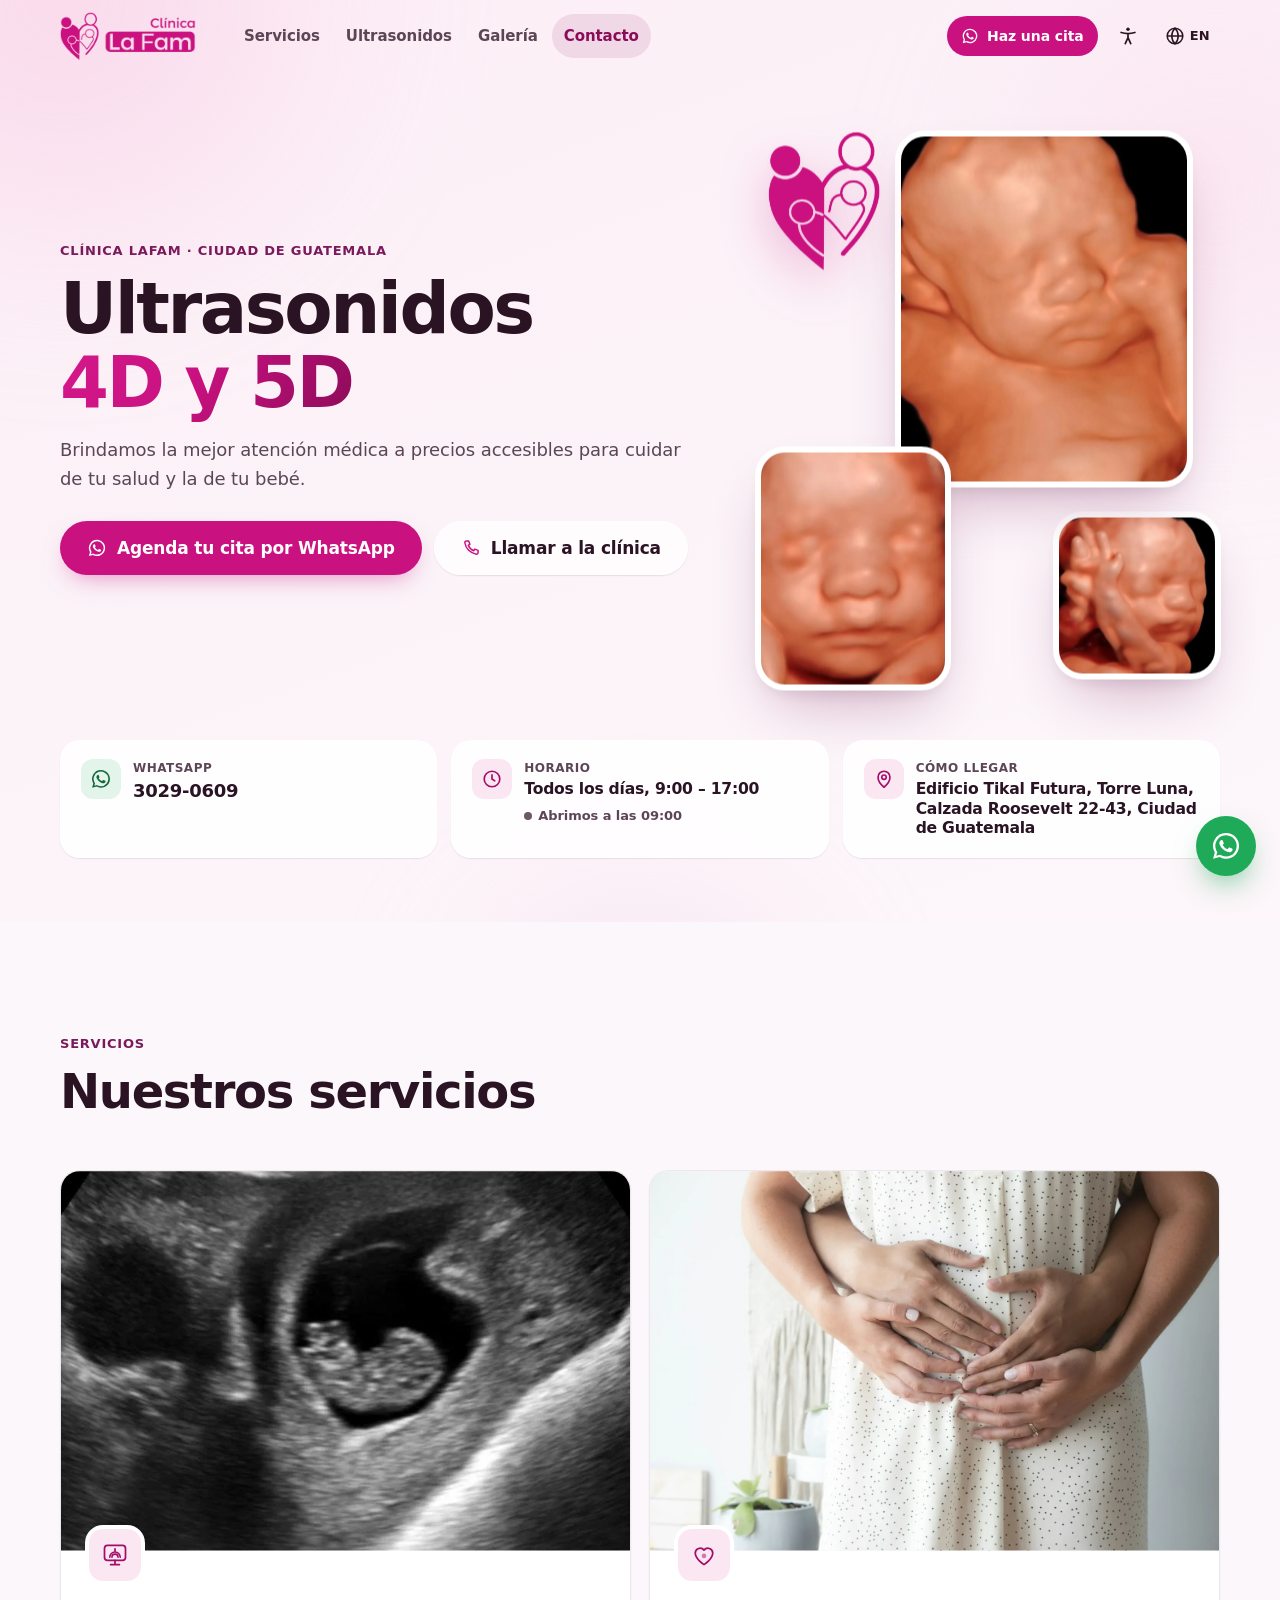
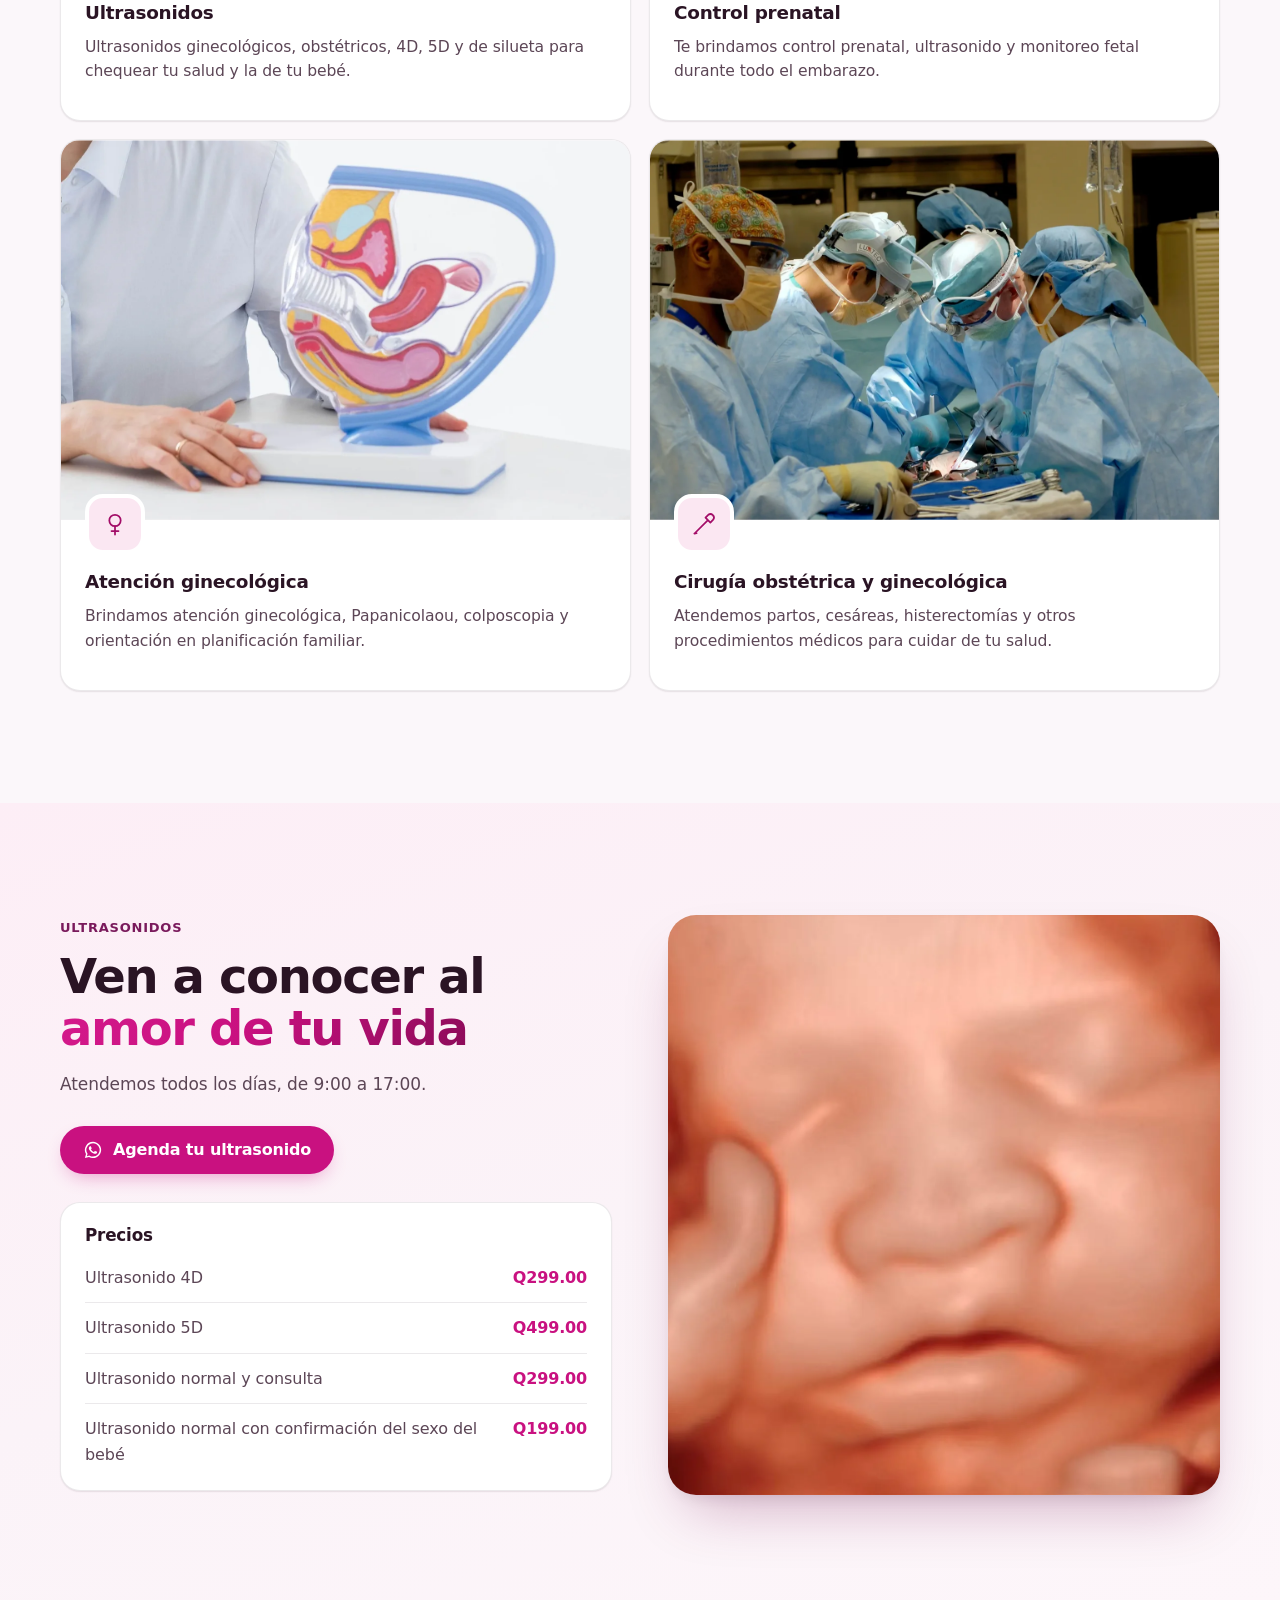
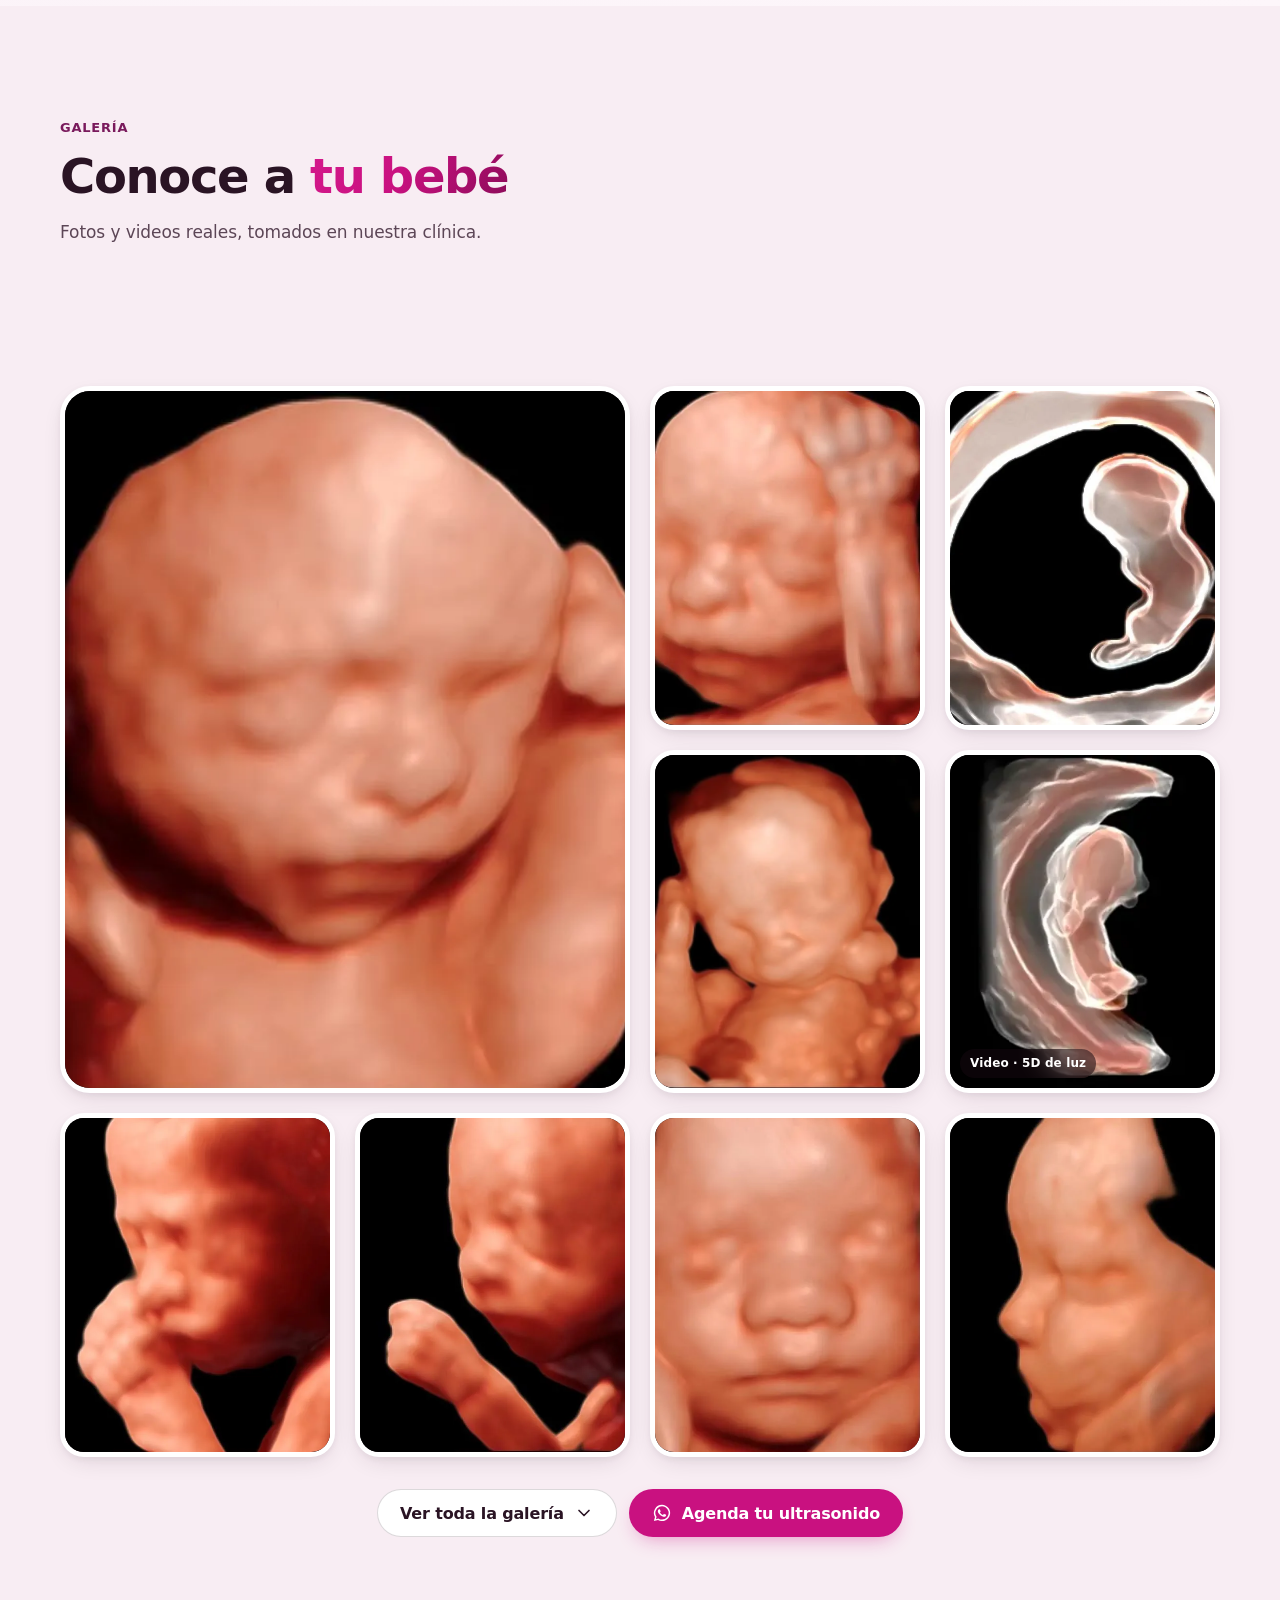
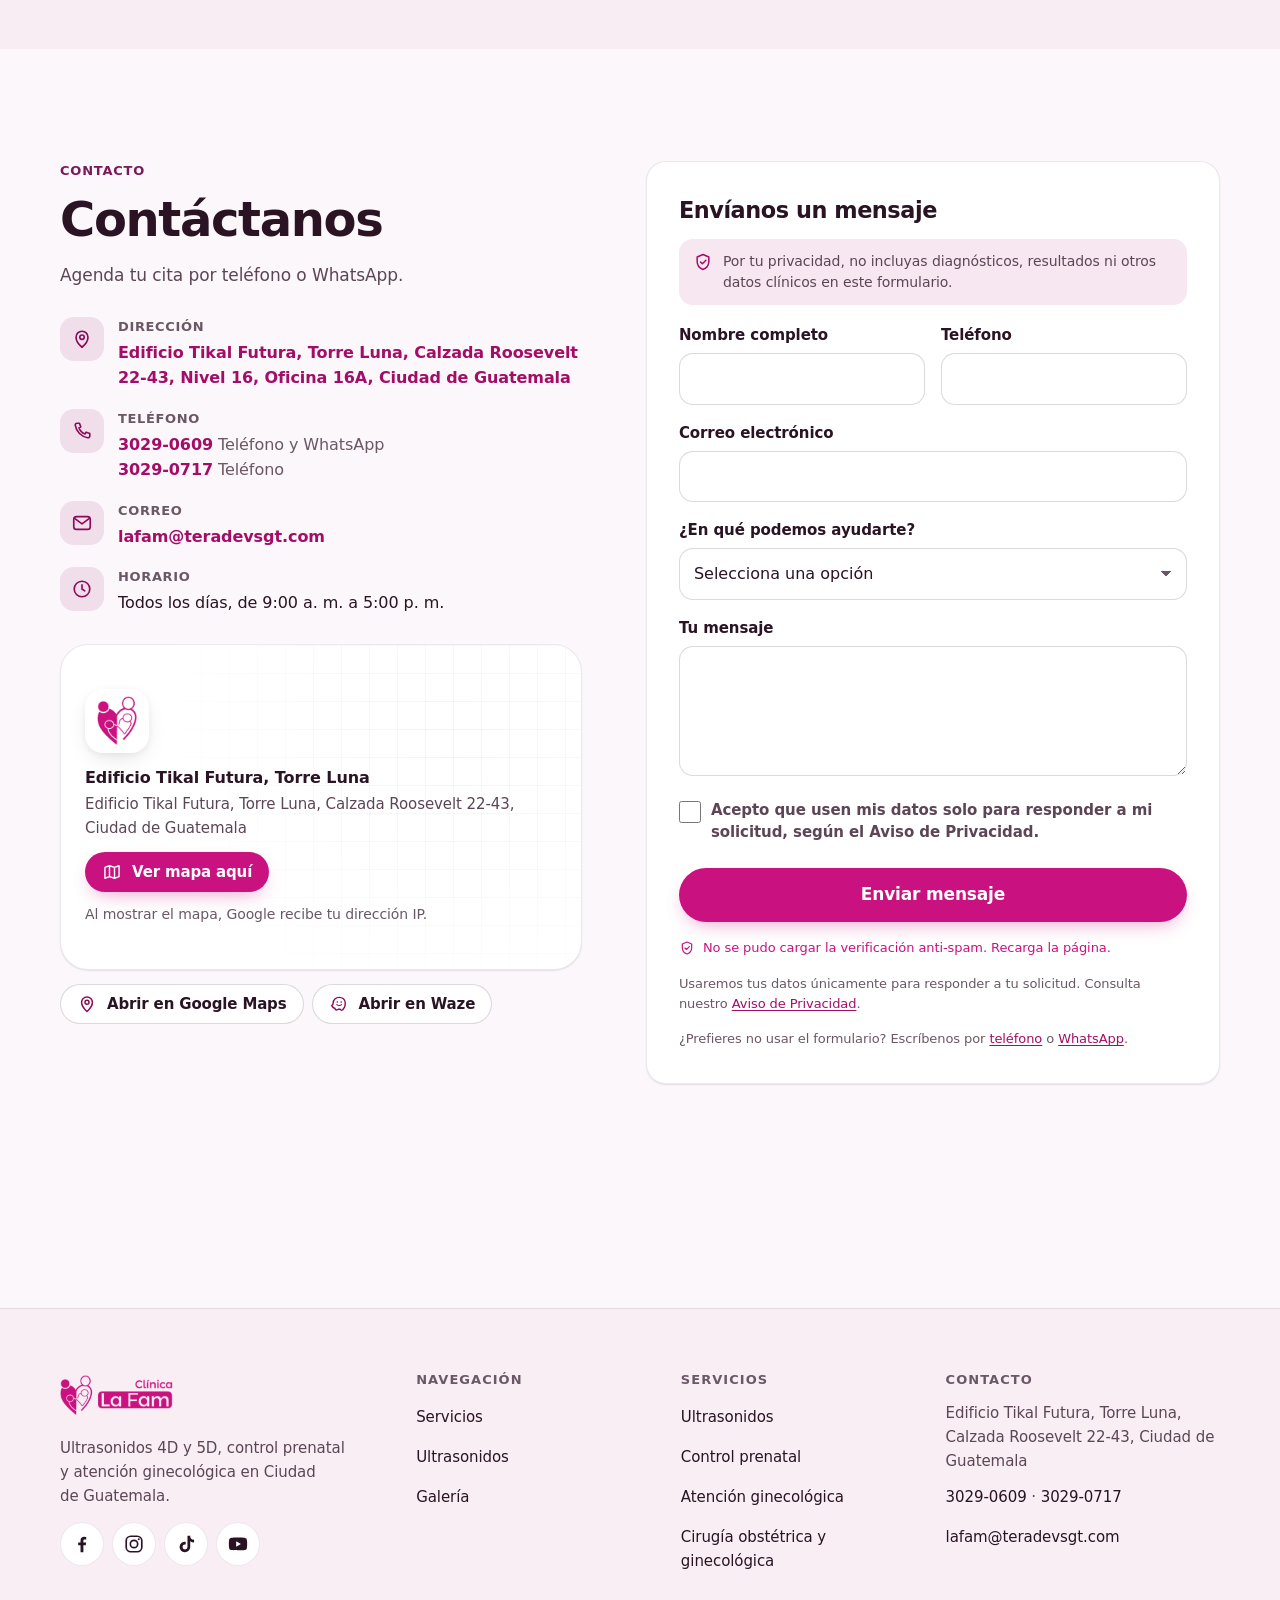
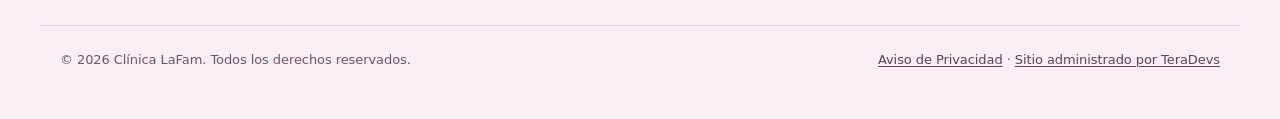
==== commit f22c5d5c: "Preview: hero photos, sorted gallery, floating viewer Co-Authored-By: Claude Opus 5.5 <noreply@anthr" ====
--- a/index.html
+++ b/index.html
@@ -30,8 +30,8 @@
 <link rel="apple-touch-icon" href="assets/apple-touch-icon.png">
 <link rel="manifest" href="site.webmanifest">
 
-<script src="assets/a11y-boot.js?v=17"></script>
-<link rel="stylesheet" href="assets/main.css?v=17">
+<script src="assets/a11y-boot.js?v=18"></script>
+<link rel="stylesheet" href="assets/main.css?v=18">
 
 <script type="application/ld+json">
 {
@@ -209,9 +209,9 @@
         </div>
       </div>
       <div class="hero-art" data-parallax>
-          <figure class="hero-photo p1 hero-video"><video class="hero-vid" muted loop playsinline disablepictureinpicture preload="metadata" data-autoplay poster="assets/media/hero-video-poster.webp" width="560" height="624" aria-label="Video de ultrasonido 4D: rostro del bebé con sus manitas" data-i18n-aria-es="Video de ultrasonido 4D: rostro del bebé con sus manitas" data-i18n-aria-en="4D ultrasound video: the baby’s face and tiny hands"><source src="assets/media/hero-video.mp4" type="video/mp4"></video></figure>
-          <figure class="hero-photo p2"><img class="hero-img" src="assets/img/site/hero-1.webp" srcset="assets/img/site/hero-1.webp 960w" sizes="(max-width: 900px) 60vw, 300px" width="960" height="1156" alt="Ultrasonido 4D: bebé con la mano en la mejilla" data-i18n-attr="alt:media.hero1.alt" loading="lazy" decoding="async"></figure>
-          <figure class="hero-photo p3"><img class="hero-img" src="assets/img/site/hero-2.webp" srcset="assets/img/site/hero-2.webp 570w" sizes="(max-width: 900px) 60vw, 300px" width="570" height="685" alt="Ultrasonido 4D: bebé con la mano sobre la cabeza" data-i18n-attr="alt:media.hero2.alt" loading="lazy" decoding="async"></figure>
+          <figure class="hero-photo p1"><img class="hero-img" src="assets/img/site/hero-1.webp" srcset="assets/img/site/hero-1.webp 960w" sizes="(max-width: 900px) 60vw, 300px" width="960" height="1156" alt="Ultrasonido 4D: bebé con la mano en la mejilla" data-i18n-attr="alt:media.hero1.alt" fetchpriority="high" decoding="async"></figure>
+          <figure class="hero-photo p2"><img class="hero-img" src="assets/img/site/g07.webp" srcset="assets/img/site/g07.webp 405w" sizes="(max-width: 900px) 60vw, 300px" width="405" height="563" alt="Ultrasonido 4D: rostro dormido, de frente" data-i18n-attr="alt:media.hero2.alt" loading="lazy" decoding="async"></figure>
+          <figure class="hero-photo p3"><img class="hero-img" src="assets/img/site/hero-2.webp" srcset="assets/img/site/hero-2.webp 570w" sizes="(max-width: 900px) 60vw, 300px" width="570" height="685" alt="Ultrasonido 4D: bebé con la mano sobre la cabeza" data-i18n-attr="alt:media.hero3.alt" loading="lazy" decoding="async"></figure>
         <span class="hero-wing" aria-hidden="true"></span>
       </div>
     </div>
@@ -277,47 +277,47 @@
         <h2 data-i18n="projects.title">Conoce a <em>tu bebé</em></h2>
         <p class="lead" data-i18n="projects.desc">Fotos y videos reales, tomados en nuestra clínica.</p>
       </div>
-      <div class="gal-filter reveal" role="group" aria-label="Filtrar por tipo de ultrasonido" data-i18n-attr="aria-label:gallery.filter_aria"><button type="button" class="gal-tab" data-filter="all" aria-pressed="true" aria-controls="galGrid"><span data-i18n="gallery.filter_all">Todas</span><span class="gal-count">39</span></button><button type="button" class="gal-tab" data-filter="4d" aria-pressed="false" aria-controls="galGrid">4D<span class="gal-count">29</span></button><button type="button" class="gal-tab" data-filter="5d" aria-pressed="false" aria-controls="galGrid">5D<span class="gal-count">10</span></button></div>
+      <div class="gal-filter reveal" role="group" aria-label="Filtrar las fotos" data-i18n-attr="aria-label:gallery.filter_aria"><button type="button" class="gal-tab" data-filter="all" aria-pressed="true" aria-controls="galGrid"><span data-i18n="gallery.filter_all">Todas</span><span class="gal-count">39</span></button><button type="button" class="gal-tab" data-filter="face" aria-pressed="false" aria-controls="galGrid"><span data-i18n="gallery.filter_face">Rostro y gestos</span><span class="gal-count">24</span></button><button type="button" class="gal-tab" data-filter="body" aria-pressed="false" aria-controls="galGrid"><span data-i18n="gallery.filter_body">Cuerpo completo</span><span class="gal-count">15</span></button></div>
       <div class="gal-grid" id="galGrid" data-images="assets/img/site/g09.webp, assets/img/site/g01.webp, assets/img/site/g02.webp, assets/img/site/g03.webp, assets/img/site/g04.webp, assets/img/site/g06.webp, assets/img/site/g07.webp, assets/img/site/g10.webp, assets/img/site/g11.webp, assets/img/site/g12.webp, assets/img/site/g13.webp, assets/img/site/g14.webp, assets/img/site/g08.webp, assets/img/site/g15.webp, assets/img/site/g16.webp, assets/img/site/g17.webp, assets/img/site/g18.webp, assets/img/site/g19.webp, assets/img/site/g20.webp, assets/img/site/g21.webp, assets/img/site/g22.webp, assets/img/site/g23.webp, assets/img/site/g24.webp, assets/img/site/g25.webp, assets/img/site/g05.webp, assets/img/site/g26.webp, assets/img/site/g27.webp, assets/img/site/g28.webp, assets/img/site/g29.webp, assets/img/site/g30.webp, assets/img/site/g31.webp, assets/img/site/g32.webp, assets/img/site/g33.webp, assets/img/site/g34.webp, assets/img/site/g35.webp, assets/img/site/g36.webp">
-        <button type="button" class="gal-item gal-photo gal-feature" data-index="0" data-cat="4d" data-path="assets/img/site/g09.webp"><img class="gal-img" src="assets/img/site/g09.webp" srcset="assets/img/site/g09.webp 701w" sizes="(max-width: 719px) 92vw, (max-width: 1099px) 62vw, 580px" width="701" height="718" alt="Ultrasonido 4D: mano junto a la cabeza y boca abierta" data-i18n-attr="alt:media.gallery1.alt" loading="lazy" decoding="async"></button>
-        <button type="button" class="gal-item gal-photo" data-index="1" data-cat="4d" data-path="assets/img/site/g01.webp"><img class="gal-img" src="assets/img/site/g01.webp" srcset="assets/img/site/g01.webp 571w" sizes="(max-width: 719px) 46vw, (max-width: 1099px) 31vw, 280px" width="571" height="575" alt="Ultrasonido 4D: mano levantada junto al rostro" data-i18n-attr="alt:media.gallery2.alt" loading="lazy" decoding="async"></button>
-        <button type="button" class="gal-item gal-photo" data-index="2" data-cat="5d" data-path="assets/img/site/g02.webp"><img class="gal-img" src="assets/img/site/g02.webp" srcset="assets/img/site/g02.webp 688w" sizes="(max-width: 719px) 46vw, (max-width: 1099px) 31vw, 280px" width="688" height="652" alt="Ultrasonido 5D de silueta: embrión temprano dentro del saco" data-i18n-attr="alt:media.gallery3.alt" loading="lazy" decoding="async"></button>
-        <button type="button" class="gal-item gal-photo" data-index="3" data-cat="4d" data-path="assets/img/site/g03.webp"><img class="gal-img" src="assets/img/site/g03.webp" srcset="assets/img/site/g03.webp 639w" sizes="(max-width: 719px) 46vw, (max-width: 1099px) 31vw, 280px" width="639" height="687" alt="Ultrasonido 4D: parte superior del cuerpo con una mano junto a la cabeza" data-i18n-attr="alt:media.gallery4.alt" loading="lazy" decoding="async"></button>
-        <button type="button" class="gal-item gal-video" data-cat="5d"><video class="gal-vid" muted loop playsinline disablepictureinpicture preload="none" data-inview poster="assets/media/v1-embrion-5d-luz-giro-poster.webp" width="416" height="416" aria-label="Video de ultrasonido 5D de luz: embrión girando en su saco" data-i18n-aria-es="Video de ultrasonido 5D de luz: embrión girando en su saco" data-i18n-aria-en="5D light ultrasound video: embryo turning in its sac"><source src="assets/media/v1-embrion-5d-luz-giro.mp4" type="video/mp4"></video><span class="gal-chip" data-es="Video · 5D de luz" data-en="Video · 5D light">Video · 5D de luz</span></button>
-        <button type="button" class="gal-item gal-photo" data-index="4" data-cat="4d" data-path="assets/img/site/g04.webp"><img class="gal-img" src="assets/img/site/g04.webp" srcset="assets/img/site/g04.webp 612w" sizes="(max-width: 719px) 46vw, (max-width: 1099px) 31vw, 280px" width="612" height="658" alt="Ultrasonido 4D: de perfil chupándose el dedo" data-i18n-attr="alt:media.gallery5.alt" loading="lazy" decoding="async"></button>
-        <button type="button" class="gal-item gal-photo" data-index="5" data-cat="4d" data-path="assets/img/site/g06.webp"><img class="gal-img" src="assets/img/site/g06.webp" srcset="assets/img/site/g06.webp 539w" sizes="(max-width: 719px) 46vw, (max-width: 1099px) 31vw, 280px" width="539" height="644" alt="Ultrasonido 4D: de perfil con el puño al frente" data-i18n-attr="alt:media.gallery6.alt" loading="lazy" decoding="async"></button>
-        <button type="button" class="gal-item gal-photo" data-index="6" data-cat="4d" data-path="assets/img/site/g07.webp"><img class="gal-img" src="assets/img/site/g07.webp" srcset="assets/img/site/g07.webp 405w" sizes="(max-width: 719px) 46vw, (max-width: 1099px) 31vw, 280px" width="405" height="563" alt="Ultrasonido 4D: rostro dormido, de frente" data-i18n-attr="alt:media.gallery7.alt" loading="lazy" decoding="async"></button>
-        <button type="button" class="gal-item gal-photo" data-index="7" data-cat="4d" data-path="assets/img/site/g10.webp"><img class="gal-img" src="assets/img/site/g10.webp" srcset="assets/img/site/g10.webp 483w" sizes="(max-width: 719px) 46vw, (max-width: 1099px) 31vw, 280px" width="483" height="595" alt="Ultrasonido 4D: perfil" data-i18n-attr="alt:media.gallery8.alt" loading="lazy" decoding="async"></button>
-        <button type="button" class="gal-item gal-photo" data-index="8" data-cat="5d" data-path="assets/img/site/g11.webp"><img class="gal-img" src="assets/img/site/g11.webp" srcset="assets/img/site/g11.webp 461w" sizes="(max-width: 719px) 46vw, (max-width: 1099px) 31vw, 280px" width="461" height="528" alt="Ultrasonido 5D de luz: embrión en el saco" data-i18n-attr="alt:media.gallery9.alt" loading="lazy" decoding="async"></button>
-        <button type="button" class="gal-item gal-photo" data-index="9" data-cat="4d" data-path="assets/img/site/g12.webp"><img class="gal-img" src="assets/img/site/g12.webp" srcset="assets/img/site/g12.webp 487w" sizes="(max-width: 719px) 46vw, (max-width: 1099px) 31vw, 280px" width="487" height="596" alt="Ultrasonido 4D: cabeza y hombros" data-i18n-attr="alt:media.gallery10.alt" loading="lazy" decoding="async"></button>
-        <button type="button" class="gal-item gal-photo" data-index="10" data-cat="4d" data-path="assets/img/site/g13.webp"><img class="gal-img" src="assets/img/site/g13.webp" srcset="assets/img/site/g13.webp 538w" sizes="(max-width: 719px) 46vw, (max-width: 1099px) 31vw, 280px" width="538" height="655" alt="Ultrasonido 4D: mano en la mejilla" data-i18n-attr="alt:media.gallery11.alt" loading="lazy" decoding="async"></button>
-        <button type="button" class="gal-item gal-photo" data-index="11" data-cat="4d" data-path="assets/img/site/g14.webp"><img class="gal-img" src="assets/img/site/g14.webp" srcset="assets/img/site/g14.webp 635w" sizes="(max-width: 719px) 46vw, (max-width: 1099px) 31vw, 280px" width="635" height="613" alt="Ultrasonido 4D: etapa temprana con brazos y piernas" data-i18n-attr="alt:media.gallery12.alt" loading="lazy" decoding="async"></button>
-        <button type="button" class="gal-item gal-photo gal-feature gal-feature-r" data-index="12" data-cat="5d" data-path="assets/img/site/g08.webp"><img class="gal-img" src="assets/img/site/g08.webp" srcset="assets/img/site/g08.webp 737w" sizes="(max-width: 719px) 92vw, (max-width: 1099px) 62vw, 580px" width="737" height="920" alt="Ultrasonido 5D a color: bebé completo acurrucado en el saco" data-i18n-attr="alt:media.gallery13.alt" loading="lazy" decoding="async"></button>
-        <button type="button" class="gal-item gal-photo" data-index="13" data-cat="4d" data-path="assets/img/site/g15.webp"><img class="gal-img" src="assets/img/site/g15.webp" srcset="assets/img/site/g15.webp 499w" sizes="(max-width: 719px) 46vw, (max-width: 1099px) 31vw, 280px" width="499" height="609" alt="Ultrasonido 4D: rostro tranquilo" data-i18n-attr="alt:media.gallery14.alt" loading="lazy" decoding="async"></button>
-        <button type="button" class="gal-item gal-photo" data-index="14" data-cat="4d" data-path="assets/img/site/g16.webp"><img class="gal-img" src="assets/img/site/g16.webp" srcset="assets/img/site/g16.webp 456w" sizes="(max-width: 719px) 46vw, (max-width: 1099px) 31vw, 280px" width="456" height="674" alt="Ultrasonido 4D: de perfil con el pulgar en la barbilla" data-i18n-attr="alt:media.gallery15.alt" loading="lazy" decoding="async"></button>
-        <button type="button" class="gal-item gal-photo" data-index="15" data-cat="5d" data-path="assets/img/site/g17.webp"><img class="gal-img" src="assets/img/site/g17.webp" srcset="assets/img/site/g17.webp 508w" sizes="(max-width: 719px) 46vw, (max-width: 1099px) 31vw, 280px" width="508" height="717" alt="Ultrasonido 5D de luz: embrión de cuerpo completo" data-i18n-attr="alt:media.gallery16.alt" loading="lazy" decoding="async"></button>
-        <button type="button" class="gal-item gal-video" data-cat="4d"><video class="gal-vid" muted loop playsinline disablepictureinpicture preload="none" data-inview poster="assets/media/v3-rostro-sereno-poster.webp" width="416" height="544" aria-label="Video de ultrasonido 4D: rostro sereno del bebé" data-i18n-aria-es="Video de ultrasonido 4D: rostro sereno del bebé" data-i18n-aria-en="4D ultrasound video: the baby’s calm face"><source src="assets/media/v3-rostro-sereno.mp4" type="video/mp4"></video><span class="gal-chip" data-es="Video · 4D" data-en="Video · 4D">Video · 4D</span></button>
-        <button type="button" class="gal-item gal-photo" data-index="16" data-cat="4d" data-path="assets/img/site/g18.webp"><img class="gal-img" src="assets/img/site/g18.webp" srcset="assets/img/site/g18.webp 505w" sizes="(max-width: 719px) 46vw, (max-width: 1099px) 31vw, 280px" width="505" height="442" alt="Ultrasonido 4D: puño junto al rostro, dormido" data-i18n-attr="alt:media.gallery17.alt" loading="lazy" decoding="async"></button>
-        <button type="button" class="gal-item gal-photo" data-index="17" data-cat="4d" data-path="assets/img/site/g19.webp"><img class="gal-img" src="assets/img/site/g19.webp" srcset="assets/img/site/g19.webp 667w" sizes="(max-width: 719px) 46vw, (max-width: 1099px) 31vw, 280px" width="667" height="668" alt="Ultrasonido 4D: bebé completo acurrucado" data-i18n-attr="alt:media.gallery18.alt" loading="lazy" decoding="async"></button>
-        <button type="button" class="gal-item gal-photo" data-index="18" data-cat="4d" data-path="assets/img/site/g20.webp"><img class="gal-img" src="assets/img/site/g20.webp" srcset="assets/img/site/g20.webp 627w" sizes="(max-width: 719px) 46vw, (max-width: 1099px) 31vw, 280px" width="627" height="676" alt="Ultrasonido 4D: mano cerca del rostro y labios entreabiertos" data-i18n-attr="alt:media.gallery19.alt" loading="lazy" decoding="async"></button>
-        <button type="button" class="gal-item gal-photo" data-index="19" data-cat="4d" data-path="assets/img/site/g21.webp"><img class="gal-img" src="assets/img/site/g21.webp" srcset="assets/img/site/g21.webp 816w" sizes="(max-width: 719px) 46vw, (max-width: 1099px) 31vw, 280px" width="816" height="735" alt="Ultrasonido 4D: embrión temprano en tono rojo" data-i18n-attr="alt:media.gallery20.alt" loading="lazy" decoding="async"></button>
-        <button type="button" class="gal-item gal-photo" data-index="20" data-cat="4d" data-path="assets/img/site/g22.webp"><img class="gal-img" src="assets/img/site/g22.webp" srcset="assets/img/site/g22.webp 553w" sizes="(max-width: 719px) 46vw, (max-width: 1099px) 31vw, 280px" width="553" height="449" alt="Ultrasonido 4D: puño y pie cerca del rostro" data-i18n-attr="alt:media.gallery21.alt" loading="lazy" decoding="async"></button>
-        <button type="button" class="gal-item gal-photo" data-index="21" data-cat="4d" data-path="assets/img/site/g23.webp"><img class="gal-img" src="assets/img/site/g23.webp" srcset="assets/img/site/g23.webp 542w" sizes="(max-width: 719px) 46vw, (max-width: 1099px) 31vw, 280px" width="542" height="506" alt="Ultrasonido 4D: puño contra la mejilla" data-i18n-attr="alt:media.gallery22.alt" loading="lazy" decoding="async"></button>
-        <button type="button" class="gal-item gal-photo" data-index="22" data-cat="5d" data-path="assets/img/site/g24.webp"><img class="gal-img" src="assets/img/site/g24.webp" srcset="assets/img/site/g24.webp 732w" sizes="(max-width: 719px) 46vw, (max-width: 1099px) 31vw, 280px" width="732" height="800" alt="Ultrasonido 5D de luz: embrión en el saco" data-i18n-attr="alt:media.gallery23.alt" loading="lazy" decoding="async"></button>
-        <button type="button" class="gal-item gal-photo" data-index="23" data-cat="4d" data-path="assets/img/site/g25.webp"><img class="gal-img" src="assets/img/site/g25.webp" srcset="assets/img/site/g25.webp 693w" sizes="(max-width: 719px) 46vw, (max-width: 1099px) 31vw, 280px" width="693" height="604" alt="Ultrasonido 4D: mano a un lado de la cabeza" data-i18n-attr="alt:media.gallery24.alt" loading="lazy" decoding="async"></button>
-        <button type="button" class="gal-item gal-photo gal-feature" data-index="24" data-cat="5d" data-path="assets/img/site/g05.webp"><img class="gal-img" src="assets/img/site/g05.webp" srcset="assets/img/site/g05.webp 770w" sizes="(max-width: 719px) 92vw, (max-width: 1099px) 62vw, 580px" width="770" height="722" alt="Ultrasonido 5D de luz: embrión temprano con sus extremidades" data-i18n-attr="alt:media.gallery25.alt" loading="lazy" decoding="async"></button>
-        <button type="button" class="gal-item gal-photo" data-index="25" data-cat="4d" data-path="assets/img/site/g26.webp"><img class="gal-img" src="assets/img/site/g26.webp" srcset="assets/img/site/g26.webp 427w" sizes="(max-width: 719px) 46vw, (max-width: 1099px) 31vw, 280px" width="427" height="576" alt="Ultrasonido 4D: rostro de frente" data-i18n-attr="alt:media.gallery26.alt" loading="lazy" decoding="async"></button>
-        <button type="button" class="gal-item gal-photo" data-index="26" data-cat="5d" data-path="assets/img/site/g27.webp"><img class="gal-img" src="assets/img/site/g27.webp" srcset="assets/img/site/g27.webp 550w" sizes="(max-width: 719px) 46vw, (max-width: 1099px) 31vw, 280px" width="550" height="636" alt="Ultrasonido 5D de luz: embrión de cuerpo completo (rosa)" data-i18n-attr="alt:media.gallery27.alt" loading="lazy" decoding="async"></button>
-        <button type="button" class="gal-item gal-photo" data-index="27" data-cat="4d" data-path="assets/img/site/g28.webp"><img class="gal-img" src="assets/img/site/g28.webp" srcset="assets/img/site/g28.webp 568w" sizes="(max-width: 719px) 46vw, (max-width: 1099px) 31vw, 280px" width="568" height="646" alt="Ultrasonido 4D: mano sobre la cabeza" data-i18n-attr="alt:media.gallery28.alt" loading="lazy" decoding="async"></button>
-        <button type="button" class="gal-item gal-video" data-cat="5d"><video class="gal-vid" muted loop playsinline disablepictureinpicture preload="none" data-inview poster="assets/media/v2-embrion-5d-luz-poster.webp" width="368" height="416" aria-label="Video de ultrasonido 5D de luz: embrión con la luz recorriéndolo" data-i18n-aria-es="Video de ultrasonido 5D de luz: embrión con la luz recorriéndolo" data-i18n-aria-en="5D light ultrasound video: embryo with light sweeping across"><source src="assets/media/v2-embrion-5d-luz.mp4" type="video/mp4"></video><span class="gal-chip" data-es="Video · 5D de luz" data-en="Video · 5D light">Video · 5D de luz</span></button>
-        <button type="button" class="gal-item gal-photo" data-index="28" data-cat="4d" data-path="assets/img/site/g29.webp"><img class="gal-img" src="assets/img/site/g29.webp" srcset="assets/img/site/g29.webp 558w" sizes="(max-width: 719px) 46vw, (max-width: 1099px) 31vw, 280px" width="558" height="523" alt="Ultrasonido 4D: ambos puños arriba" data-i18n-attr="alt:media.gallery29.alt" loading="lazy" decoding="async"></button>
-        <button type="button" class="gal-item gal-photo" data-index="29" data-cat="4d" data-path="assets/img/site/g30.webp"><img class="gal-img" src="assets/img/site/g30.webp" srcset="assets/img/site/g30.webp 910w" sizes="(max-width: 719px) 46vw, (max-width: 1099px) 31vw, 280px" width="910" height="1132" alt="Ultrasonido 4D: feto acurrucado en el saco" data-i18n-attr="alt:media.gallery30.alt" loading="lazy" decoding="async"></button>
-        <button type="button" class="gal-item gal-photo" data-index="30" data-cat="4d" data-path="assets/img/site/g31.webp"><img class="gal-img" src="assets/img/site/g31.webp" srcset="assets/img/site/g31.webp 533w" sizes="(max-width: 719px) 46vw, (max-width: 1099px) 31vw, 280px" width="533" height="481" alt="Ultrasonido 4D: rostro ligeramente de lado" data-i18n-attr="alt:media.gallery31.alt" loading="lazy" decoding="async"></button>
-        <button type="button" class="gal-item gal-photo" data-index="31" data-cat="5d" data-path="assets/img/site/g32.webp"><img class="gal-img" src="assets/img/site/g32.webp" srcset="assets/img/site/g32.webp 525w" sizes="(max-width: 719px) 46vw, (max-width: 1099px) 31vw, 280px" width="525" height="534" alt="Ultrasonido 5D de luz: embrión en un saco en forma de media luna" data-i18n-attr="alt:media.gallery32.alt" loading="lazy" decoding="async"></button>
-        <button type="button" class="gal-item gal-photo" data-index="32" data-cat="4d" data-path="assets/img/site/g33.webp"><img class="gal-img" src="assets/img/site/g33.webp" srcset="assets/img/site/g33.webp 501w" sizes="(max-width: 719px) 46vw, (max-width: 1099px) 31vw, 280px" width="501" height="593" alt="Ultrasonido 4D: mano bajo la barbilla" data-i18n-attr="alt:media.gallery33.alt" loading="lazy" decoding="async"></button>
-        <button type="button" class="gal-item gal-photo" data-index="33" data-cat="4d" data-path="assets/img/site/g34.webp"><img class="gal-img" src="assets/img/site/g34.webp" srcset="assets/img/site/g34.webp 525w" sizes="(max-width: 719px) 46vw, (max-width: 1099px) 31vw, 280px" width="525" height="648" alt="Ultrasonido 4D: rostro de frente con la boca entreabierta" data-i18n-attr="alt:media.gallery34.alt" loading="lazy" decoding="async"></button>
-        <button type="button" class="gal-item gal-photo" data-index="34" data-cat="4d" data-path="assets/img/site/g35.webp"><img class="gal-img" src="assets/img/site/g35.webp" srcset="assets/img/site/g35.webp 659w" sizes="(max-width: 719px) 46vw, (max-width: 1099px) 31vw, 280px" width="659" height="714" alt="Ultrasonido 4D: embrión temprano dentro del saco" data-i18n-attr="alt:media.gallery35.alt" loading="lazy" decoding="async"></button>
-        <button type="button" class="gal-item gal-photo" data-index="35" data-cat="4d" data-path="assets/img/site/g36.webp"><img class="gal-img" src="assets/img/site/g36.webp" srcset="assets/img/site/g36.webp 398w" sizes="(max-width: 719px) 46vw, (max-width: 1099px) 31vw, 280px" width="398" height="531" alt="Ultrasonido 4D: mano junto al rostro" data-i18n-attr="alt:media.gallery36.alt" loading="lazy" decoding="async"></button>
+        <button type="button" class="gal-item gal-photo gal-feature" data-index="0" data-cat="face" data-path="assets/img/site/g09.webp"><img class="gal-img" src="assets/img/site/g09.webp" srcset="assets/img/site/g09.webp 701w" sizes="(max-width: 719px) 92vw, (max-width: 1099px) 62vw, 580px" width="701" height="718" alt="Ultrasonido 4D: mano junto a la cabeza y boca abierta" data-i18n-attr="alt:media.gallery1.alt" loading="lazy" decoding="async"></button>
+        <button type="button" class="gal-item gal-photo" data-index="1" data-cat="face" data-path="assets/img/site/g01.webp"><img class="gal-img" src="assets/img/site/g01.webp" srcset="assets/img/site/g01.webp 571w" sizes="(max-width: 719px) 46vw, (max-width: 1099px) 31vw, 280px" width="571" height="575" alt="Ultrasonido 4D: mano levantada junto al rostro" data-i18n-attr="alt:media.gallery2.alt" loading="lazy" decoding="async"></button>
+        <button type="button" class="gal-item gal-photo" data-index="2" data-cat="body" data-path="assets/img/site/g02.webp"><img class="gal-img" src="assets/img/site/g02.webp" srcset="assets/img/site/g02.webp 688w" sizes="(max-width: 719px) 46vw, (max-width: 1099px) 31vw, 280px" width="688" height="652" alt="Ultrasonido 5D de silueta: embrión temprano dentro del saco" data-i18n-attr="alt:media.gallery3.alt" loading="lazy" decoding="async"></button>
+        <button type="button" class="gal-item gal-photo" data-index="3" data-cat="face" data-path="assets/img/site/g03.webp"><img class="gal-img" src="assets/img/site/g03.webp" srcset="assets/img/site/g03.webp 639w" sizes="(max-width: 719px) 46vw, (max-width: 1099px) 31vw, 280px" width="639" height="687" alt="Ultrasonido 4D: parte superior del cuerpo con una mano junto a la cabeza" data-i18n-attr="alt:media.gallery4.alt" loading="lazy" decoding="async"></button>
+        <button type="button" class="gal-item gal-video" data-cat="body"><video class="gal-vid" muted loop playsinline disablepictureinpicture preload="none" data-inview poster="assets/media/v1-embrion-5d-luz-giro-poster.webp" width="416" height="416" aria-label="Video de ultrasonido 5D de luz: embrión girando en su saco" data-i18n-aria-es="Video de ultrasonido 5D de luz: embrión girando en su saco" data-i18n-aria-en="5D light ultrasound video: embryo turning in its sac"><source src="assets/media/v1-embrion-5d-luz-giro.mp4" type="video/mp4"></video><span class="gal-chip" data-es="Video · 5D de luz" data-en="Video · 5D light">Video · 5D de luz</span></button>
+        <button type="button" class="gal-item gal-photo" data-index="4" data-cat="face" data-path="assets/img/site/g04.webp"><img class="gal-img" src="assets/img/site/g04.webp" srcset="assets/img/site/g04.webp 612w" sizes="(max-width: 719px) 46vw, (max-width: 1099px) 31vw, 280px" width="612" height="658" alt="Ultrasonido 4D: de perfil chupándose el dedo" data-i18n-attr="alt:media.gallery5.alt" loading="lazy" decoding="async"></button>
+        <button type="button" class="gal-item gal-photo" data-index="5" data-cat="face" data-path="assets/img/site/g06.webp"><img class="gal-img" src="assets/img/site/g06.webp" srcset="assets/img/site/g06.webp 539w" sizes="(max-width: 719px) 46vw, (max-width: 1099px) 31vw, 280px" width="539" height="644" alt="Ultrasonido 4D: de perfil con el puño al frente" data-i18n-attr="alt:media.gallery6.alt" loading="lazy" decoding="async"></button>
+        <button type="button" class="gal-item gal-photo" data-index="6" data-cat="face" data-path="assets/img/site/g07.webp"><img class="gal-img" src="assets/img/site/g07.webp" srcset="assets/img/site/g07.webp 405w" sizes="(max-width: 719px) 46vw, (max-width: 1099px) 31vw, 280px" width="405" height="563" alt="Ultrasonido 4D: rostro dormido, de frente" data-i18n-attr="alt:media.gallery7.alt" loading="lazy" decoding="async"></button>
+        <button type="button" class="gal-item gal-photo" data-index="7" data-cat="face" data-path="assets/img/site/g10.webp"><img class="gal-img" src="assets/img/site/g10.webp" srcset="assets/img/site/g10.webp 483w" sizes="(max-width: 719px) 46vw, (max-width: 1099px) 31vw, 280px" width="483" height="595" alt="Ultrasonido 4D: perfil" data-i18n-attr="alt:media.gallery8.alt" loading="lazy" decoding="async"></button>
+        <button type="button" class="gal-item gal-photo" data-index="8" data-cat="body" data-path="assets/img/site/g11.webp"><img class="gal-img" src="assets/img/site/g11.webp" srcset="assets/img/site/g11.webp 461w" sizes="(max-width: 719px) 46vw, (max-width: 1099px) 31vw, 280px" width="461" height="528" alt="Ultrasonido 5D de luz: embrión en el saco" data-i18n-attr="alt:media.gallery9.alt" loading="lazy" decoding="async"></button>
+        <button type="button" class="gal-item gal-photo" data-index="9" data-cat="face" data-path="assets/img/site/g12.webp"><img class="gal-img" src="assets/img/site/g12.webp" srcset="assets/img/site/g12.webp 487w" sizes="(max-width: 719px) 46vw, (max-width: 1099px) 31vw, 280px" width="487" height="596" alt="Ultrasonido 4D: cabeza y hombros" data-i18n-attr="alt:media.gallery10.alt" loading="lazy" decoding="async"></button>
+        <button type="button" class="gal-item gal-photo" data-index="10" data-cat="face" data-path="assets/img/site/g13.webp"><img class="gal-img" src="assets/img/site/g13.webp" srcset="assets/img/site/g13.webp 538w" sizes="(max-width: 719px) 46vw, (max-width: 1099px) 31vw, 280px" width="538" height="655" alt="Ultrasonido 4D: mano en la mejilla" data-i18n-attr="alt:media.gallery11.alt" loading="lazy" decoding="async"></button>
+        <button type="button" class="gal-item gal-photo" data-index="11" data-cat="body" data-path="assets/img/site/g14.webp"><img class="gal-img" src="assets/img/site/g14.webp" srcset="assets/img/site/g14.webp 635w" sizes="(max-width: 719px) 46vw, (max-width: 1099px) 31vw, 280px" width="635" height="613" alt="Ultrasonido 4D: etapa temprana con brazos y piernas" data-i18n-attr="alt:media.gallery12.alt" loading="lazy" decoding="async"></button>
+        <button type="button" class="gal-item gal-photo gal-feature gal-feature-r" data-index="12" data-cat="body" data-path="assets/img/site/g08.webp"><img class="gal-img" src="assets/img/site/g08.webp" srcset="assets/img/site/g08.webp 737w" sizes="(max-width: 719px) 92vw, (max-width: 1099px) 62vw, 580px" width="737" height="920" alt="Ultrasonido 5D a color: bebé completo acurrucado en el saco" data-i18n-attr="alt:media.gallery13.alt" loading="lazy" decoding="async"></button>
+        <button type="button" class="gal-item gal-photo" data-index="13" data-cat="face" data-path="assets/img/site/g15.webp"><img class="gal-img" src="assets/img/site/g15.webp" srcset="assets/img/site/g15.webp 499w" sizes="(max-width: 719px) 46vw, (max-width: 1099px) 31vw, 280px" width="499" height="609" alt="Ultrasonido 4D: rostro tranquilo" data-i18n-attr="alt:media.gallery14.alt" loading="lazy" decoding="async"></button>
+        <button type="button" class="gal-item gal-photo" data-index="14" data-cat="face" data-path="assets/img/site/g16.webp"><img class="gal-img" src="assets/img/site/g16.webp" srcset="assets/img/site/g16.webp 456w" sizes="(max-width: 719px) 46vw, (max-width: 1099px) 31vw, 280px" width="456" height="674" alt="Ultrasonido 4D: de perfil con el pulgar en la barbilla" data-i18n-attr="alt:media.gallery15.alt" loading="lazy" decoding="async"></button>
+        <button type="button" class="gal-item gal-photo" data-index="15" data-cat="body" data-path="assets/img/site/g17.webp"><img class="gal-img" src="assets/img/site/g17.webp" srcset="assets/img/site/g17.webp 508w" sizes="(max-width: 719px) 46vw, (max-width: 1099px) 31vw, 280px" width="508" height="717" alt="Ultrasonido 5D de luz: embrión de cuerpo completo" data-i18n-attr="alt:media.gallery16.alt" loading="lazy" decoding="async"></button>
+        <button type="button" class="gal-item gal-video" data-cat="face"><video class="gal-vid" muted loop playsinline disablepictureinpicture preload="none" data-inview poster="assets/media/v3-rostro-sereno-poster.webp" width="416" height="544" aria-label="Video de ultrasonido 4D: rostro sereno del bebé" data-i18n-aria-es="Video de ultrasonido 4D: rostro sereno del bebé" data-i18n-aria-en="4D ultrasound video: the baby’s calm face"><source src="assets/media/v3-rostro-sereno.mp4" type="video/mp4"></video><span class="gal-chip" data-es="Video · 4D" data-en="Video · 4D">Video · 4D</span></button>
+        <button type="button" class="gal-item gal-photo" data-index="16" data-cat="face" data-path="assets/img/site/g18.webp"><img class="gal-img" src="assets/img/site/g18.webp" srcset="assets/img/site/g18.webp 505w" sizes="(max-width: 719px) 46vw, (max-width: 1099px) 31vw, 280px" width="505" height="442" alt="Ultrasonido 4D: puño junto al rostro, dormido" data-i18n-attr="alt:media.gallery17.alt" loading="lazy" decoding="async"></button>
+        <button type="button" class="gal-item gal-photo" data-index="17" data-cat="body" data-path="assets/img/site/g19.webp"><img class="gal-img" src="assets/img/site/g19.webp" srcset="assets/img/site/g19.webp 667w" sizes="(max-width: 719px) 46vw, (max-width: 1099px) 31vw, 280px" width="667" height="668" alt="Ultrasonido 4D: bebé completo acurrucado" data-i18n-attr="alt:media.gallery18.alt" loading="lazy" decoding="async"></button>
+        <button type="button" class="gal-item gal-photo" data-index="18" data-cat="face" data-path="assets/img/site/g20.webp"><img class="gal-img" src="assets/img/site/g20.webp" srcset="assets/img/site/g20.webp 627w" sizes="(max-width: 719px) 46vw, (max-width: 1099px) 31vw, 280px" width="627" height="676" alt="Ultrasonido 4D: mano cerca del rostro y labios entreabiertos" data-i18n-attr="alt:media.gallery19.alt" loading="lazy" decoding="async"></button>
+        <button type="button" class="gal-item gal-photo" data-index="19" data-cat="body" data-path="assets/img/site/g21.webp"><img class="gal-img" src="assets/img/site/g21.webp" srcset="assets/img/site/g21.webp 816w" sizes="(max-width: 719px) 46vw, (max-width: 1099px) 31vw, 280px" width="816" height="735" alt="Ultrasonido 4D: embrión temprano en tono rojo" data-i18n-attr="alt:media.gallery20.alt" loading="lazy" decoding="async"></button>
+        <button type="button" class="gal-item gal-photo" data-index="20" data-cat="face" data-path="assets/img/site/g22.webp"><img class="gal-img" src="assets/img/site/g22.webp" srcset="assets/img/site/g22.webp 553w" sizes="(max-width: 719px) 46vw, (max-width: 1099px) 31vw, 280px" width="553" height="449" alt="Ultrasonido 4D: puño y pie cerca del rostro" data-i18n-attr="alt:media.gallery21.alt" loading="lazy" decoding="async"></button>
+        <button type="button" class="gal-item gal-photo" data-index="21" data-cat="face" data-path="assets/img/site/g23.webp"><img class="gal-img" src="assets/img/site/g23.webp" srcset="assets/img/site/g23.webp 542w" sizes="(max-width: 719px) 46vw, (max-width: 1099px) 31vw, 280px" width="542" height="506" alt="Ultrasonido 4D: puño contra la mejilla" data-i18n-attr="alt:media.gallery22.alt" loading="lazy" decoding="async"></button>
+        <button type="button" class="gal-item gal-photo" data-index="22" data-cat="body" data-path="assets/img/site/g24.webp"><img class="gal-img" src="assets/img/site/g24.webp" srcset="assets/img/site/g24.webp 732w" sizes="(max-width: 719px) 46vw, (max-width: 1099px) 31vw, 280px" width="732" height="800" alt="Ultrasonido 5D de luz: embrión en el saco" data-i18n-attr="alt:media.gallery23.alt" loading="lazy" decoding="async"></button>
+        <button type="button" class="gal-item gal-photo" data-index="23" data-cat="face" data-path="assets/img/site/g25.webp"><img class="gal-img" src="assets/img/site/g25.webp" srcset="assets/img/site/g25.webp 693w" sizes="(max-width: 719px) 46vw, (max-width: 1099px) 31vw, 280px" width="693" height="604" alt="Ultrasonido 4D: mano a un lado de la cabeza" data-i18n-attr="alt:media.gallery24.alt" loading="lazy" decoding="async"></button>
+        <button type="button" class="gal-item gal-photo gal-feature" data-index="24" data-cat="body" data-path="assets/img/site/g05.webp"><img class="gal-img" src="assets/img/site/g05.webp" srcset="assets/img/site/g05.webp 770w" sizes="(max-width: 719px) 92vw, (max-width: 1099px) 62vw, 580px" width="770" height="722" alt="Ultrasonido 5D de luz: embrión temprano con sus extremidades" data-i18n-attr="alt:media.gallery25.alt" loading="lazy" decoding="async"></button>
+        <button type="button" class="gal-item gal-photo" data-index="25" data-cat="face" data-path="assets/img/site/g26.webp"><img class="gal-img" src="assets/img/site/g26.webp" srcset="assets/img/site/g26.webp 427w" sizes="(max-width: 719px) 46vw, (max-width: 1099px) 31vw, 280px" width="427" height="576" alt="Ultrasonido 4D: rostro de frente" data-i18n-attr="alt:media.gallery26.alt" loading="lazy" decoding="async"></button>
+        <button type="button" class="gal-item gal-photo" data-index="26" data-cat="body" data-path="assets/img/site/g27.webp"><img class="gal-img" src="assets/img/site/g27.webp" srcset="assets/img/site/g27.webp 550w" sizes="(max-width: 719px) 46vw, (max-width: 1099px) 31vw, 280px" width="550" height="636" alt="Ultrasonido 5D de luz: embrión de cuerpo completo (rosa)" data-i18n-attr="alt:media.gallery27.alt" loading="lazy" decoding="async"></button>
+        <button type="button" class="gal-item gal-photo" data-index="27" data-cat="face" data-path="assets/img/site/g28.webp"><img class="gal-img" src="assets/img/site/g28.webp" srcset="assets/img/site/g28.webp 568w" sizes="(max-width: 719px) 46vw, (max-width: 1099px) 31vw, 280px" width="568" height="646" alt="Ultrasonido 4D: mano sobre la cabeza" data-i18n-attr="alt:media.gallery28.alt" loading="lazy" decoding="async"></button>
+        <button type="button" class="gal-item gal-video" data-cat="body"><video class="gal-vid" muted loop playsinline disablepictureinpicture preload="none" data-inview poster="assets/media/v2-embrion-5d-luz-poster.webp" width="368" height="416" aria-label="Video de ultrasonido 5D de luz: embrión con la luz recorriéndolo" data-i18n-aria-es="Video de ultrasonido 5D de luz: embrión con la luz recorriéndolo" data-i18n-aria-en="5D light ultrasound video: embryo with light sweeping across"><source src="assets/media/v2-embrion-5d-luz.mp4" type="video/mp4"></video><span class="gal-chip" data-es="Video · 5D de luz" data-en="Video · 5D light">Video · 5D de luz</span></button>
+        <button type="button" class="gal-item gal-photo" data-index="28" data-cat="face" data-path="assets/img/site/g29.webp"><img class="gal-img" src="assets/img/site/g29.webp" srcset="assets/img/site/g29.webp 558w" sizes="(max-width: 719px) 46vw, (max-width: 1099px) 31vw, 280px" width="558" height="523" alt="Ultrasonido 4D: ambos puños arriba" data-i18n-attr="alt:media.gallery29.alt" loading="lazy" decoding="async"></button>
+        <button type="button" class="gal-item gal-photo" data-index="29" data-cat="body" data-path="assets/img/site/g30.webp"><img class="gal-img" src="assets/img/site/g30.webp" srcset="assets/img/site/g30.webp 910w" sizes="(max-width: 719px) 46vw, (max-width: 1099px) 31vw, 280px" width="910" height="1132" alt="Ultrasonido 4D: feto acurrucado en el saco" data-i18n-attr="alt:media.gallery30.alt" loading="lazy" decoding="async"></button>
+        <button type="button" class="gal-item gal-photo" data-index="30" data-cat="face" data-path="assets/img/site/g31.webp"><img class="gal-img" src="assets/img/site/g31.webp" srcset="assets/img/site/g31.webp 533w" sizes="(max-width: 719px) 46vw, (max-width: 1099px) 31vw, 280px" width="533" height="481" alt="Ultrasonido 4D: rostro ligeramente de lado" data-i18n-attr="alt:media.gallery31.alt" loading="lazy" decoding="async"></button>
+        <button type="button" class="gal-item gal-photo" data-index="31" data-cat="body" data-path="assets/img/site/g32.webp"><img class="gal-img" src="assets/img/site/g32.webp" srcset="assets/img/site/g32.webp 525w" sizes="(max-width: 719px) 46vw, (max-width: 1099px) 31vw, 280px" width="525" height="534" alt="Ultrasonido 5D de luz: embrión en un saco en forma de media luna" data-i18n-attr="alt:media.gallery32.alt" loading="lazy" decoding="async"></button>
+        <button type="button" class="gal-item gal-photo" data-index="32" data-cat="face" data-path="assets/img/site/g33.webp"><img class="gal-img" src="assets/img/site/g33.webp" srcset="assets/img/site/g33.webp 501w" sizes="(max-width: 719px) 46vw, (max-width: 1099px) 31vw, 280px" width="501" height="593" alt="Ultrasonido 4D: mano bajo la barbilla" data-i18n-attr="alt:media.gallery33.alt" loading="lazy" decoding="async"></button>
+        <button type="button" class="gal-item gal-photo" data-index="33" data-cat="face" data-path="assets/img/site/g34.webp"><img class="gal-img" src="assets/img/site/g34.webp" srcset="assets/img/site/g34.webp 525w" sizes="(max-width: 719px) 46vw, (max-width: 1099px) 31vw, 280px" width="525" height="648" alt="Ultrasonido 4D: rostro de frente con la boca entreabierta" data-i18n-attr="alt:media.gallery34.alt" loading="lazy" decoding="async"></button>
+        <button type="button" class="gal-item gal-photo" data-index="34" data-cat="body" data-path="assets/img/site/g35.webp"><img class="gal-img" src="assets/img/site/g35.webp" srcset="assets/img/site/g35.webp 659w" sizes="(max-width: 719px) 46vw, (max-width: 1099px) 31vw, 280px" width="659" height="714" alt="Ultrasonido 4D: embrión temprano dentro del saco" data-i18n-attr="alt:media.gallery35.alt" loading="lazy" decoding="async"></button>
+        <button type="button" class="gal-item gal-photo" data-index="35" data-cat="face" data-path="assets/img/site/g36.webp"><img class="gal-img" src="assets/img/site/g36.webp" srcset="assets/img/site/g36.webp 398w" sizes="(max-width: 719px) 46vw, (max-width: 1099px) 31vw, 280px" width="398" height="531" alt="Ultrasonido 4D: mano junto al rostro" data-i18n-attr="alt:media.gallery36.alt" loading="lazy" decoding="async"></button>
       </div>
       <div class="gal-actions cta-row">
         <span class="gal-more"><button type="button" class="btn btn-ghost" id="galMore" aria-controls="galGrid" aria-expanded="false"><span data-i18n="gallery.more">Ver toda la galería</span><svg aria-hidden="true"><use href="#i-chev"/></svg></button></span>
@@ -511,8 +511,8 @@
   <div class="visually-hidden" id="galleryLive" aria-live="polite"></div>
 </dialog>
 
-<script type="application/json" id="siteContent">{"v":1,"i18n":{"es":{"media.service1.alt":"Ultrasonido normal","media.service2.alt":"Control prenatal","media.service3.alt":"Ginecología y obstetricia","media.service4.alt":"Cirugías de obstetricia y ginecología","media.proj1.card.alt":"Ultrasonido 4D","media.proj2.card.alt":"Ultrasonido 5D","media.proj3.card.alt":"Ultrasonido 5D de luz","media.proj4.card.alt":"Ultrasonido 5D de silueta","media.gallery1.alt":"Ultrasonido 4D: mano junto a la cabeza y boca abierta","media.gallery2.alt":"Ultrasonido 4D: mano levantada junto al rostro","media.gallery3.alt":"Ultrasonido 5D de silueta: embrión temprano dentro del saco","media.gallery4.alt":"Ultrasonido 4D: parte superior del cuerpo con una mano junto a la cabeza","media.gallery5.alt":"Ultrasonido 4D: de perfil chupándose el dedo","media.gallery6.alt":"Ultrasonido 4D: de perfil con el puño al frente","media.gallery7.alt":"Ultrasonido 4D: rostro dormido, de frente","media.gallery8.alt":"Ultrasonido 4D: perfil","media.gallery9.alt":"Ultrasonido 5D de luz: embrión en el saco","media.gallery10.alt":"Ultrasonido 4D: cabeza y hombros","media.gallery11.alt":"Ultrasonido 4D: mano en la mejilla","media.gallery12.alt":"Ultrasonido 4D: etapa temprana con brazos y piernas","media.gallery13.alt":"Ultrasonido 5D a color: bebé completo acurrucado en el saco","media.gallery14.alt":"Ultrasonido 4D: rostro tranquilo","media.gallery15.alt":"Ultrasonido 4D: de perfil con el pulgar en la barbilla","media.gallery16.alt":"Ultrasonido 5D de luz: embrión de cuerpo completo","media.gallery17.alt":"Ultrasonido 4D: puño junto al rostro, dormido","media.gallery18.alt":"Ultrasonido 4D: bebé completo acurrucado","media.gallery19.alt":"Ultrasonido 4D: mano cerca del rostro y labios entreabiertos","media.gallery20.alt":"Ultrasonido 4D: embrión temprano en tono rojo","media.gallery21.alt":"Ultrasonido 4D: puño y pie cerca del rostro","media.gallery22.alt":"Ultrasonido 4D: puño contra la mejilla","media.gallery23.alt":"Ultrasonido 5D de luz: embrión en el saco","media.gallery24.alt":"Ultrasonido 4D: mano a un lado de la cabeza","media.gallery25.alt":"Ultrasonido 5D de luz: embrión temprano con sus extremidades","media.gallery26.alt":"Ultrasonido 4D: rostro de frente","media.gallery27.alt":"Ultrasonido 5D de luz: embrión de cuerpo completo (rosa)","media.gallery28.alt":"Ultrasonido 4D: mano sobre la cabeza","media.gallery29.alt":"Ultrasonido 4D: ambos puños arriba","media.gallery30.alt":"Ultrasonido 4D: feto acurrucado en el saco","media.gallery31.alt":"Ultrasonido 4D: rostro ligeramente de lado","media.gallery32.alt":"Ultrasonido 5D de luz: embrión en un saco en forma de media luna","media.gallery33.alt":"Ultrasonido 4D: mano bajo la barbilla","media.gallery34.alt":"Ultrasonido 4D: rostro de frente con la boca entreabierta","media.gallery35.alt":"Ultrasonido 4D: embrión temprano dentro del saco","media.gallery36.alt":"Ultrasonido 4D: mano junto al rostro","media.hero1.alt":"Ultrasonido 4D: bebé con la mano en la mejilla","media.hero2.alt":"Ultrasonido 4D: bebé con la mano sobre la cabeza","media.maternity.alt":"Ultrasonido 5D"},"en":{"media.service1.alt":"Standard ultrasound","media.service2.alt":"Prenatal check-up","media.service3.alt":"Gynecology and obstetrics","media.service4.alt":"Obstetric and gynecological surgery","media.proj1.card.alt":"4D ultrasound","media.proj2.card.alt":"5D ultrasound","media.proj3.card.alt":"5D light ultrasound","media.proj4.card.alt":"5D silhouette ultrasound","media.gallery1.alt":"4D ultrasound: hand by the head, mouth open","media.gallery2.alt":"4D ultrasound: hand raised beside the face","media.gallery3.alt":"5D silhouette ultrasound: early embryo inside the sac","media.gallery4.alt":"4D ultrasound: upper body with a hand by the head","media.gallery5.alt":"4D ultrasound: profile sucking the thumb","media.gallery6.alt":"4D ultrasound: profile with a fist forward","media.gallery7.alt":"4D ultrasound: sleeping face, front view","media.gallery8.alt":"4D ultrasound: profile silhouette","media.gallery9.alt":"5D light ultrasound: embryo in the sac","media.gallery10.alt":"4D ultrasound: head and shoulders","media.gallery11.alt":"4D ultrasound: hand on the cheek","media.gallery12.alt":"4D ultrasound: early stage with arms and legs","media.gallery13.alt":"5D colour ultrasound: whole baby curled in the sac","media.gallery14.alt":"4D ultrasound: calm round face","media.gallery15.alt":"4D ultrasound: profile with a thumb at the chin","media.gallery16.alt":"5D light ultrasound: full-body embryo","media.gallery17.alt":"4D ultrasound: fist at the face, sleeping","media.gallery18.alt":"4D ultrasound: whole baby curled up","media.gallery19.alt":"4D ultrasound: hand near the face, lips parted","media.gallery20.alt":"4D ultrasound: early embryo, red tone","media.gallery21.alt":"4D ultrasound: fist and foot near the face","media.gallery22.alt":"4D ultrasound: fist against the cheek","media.gallery23.alt":"5D light ultrasound: embryo in the sac","media.gallery24.alt":"4D ultrasound: hand at the side of the head","media.gallery25.alt":"5D light ultrasound: early embryo with limbs","media.gallery26.alt":"4D ultrasound: face, front view","media.gallery27.alt":"5D light ultrasound: full-body embryo (pink)","media.gallery28.alt":"4D ultrasound: hand over the head","media.gallery29.alt":"4D ultrasound: both fists up","media.gallery30.alt":"4D ultrasound: fetus curled in the sac","media.gallery31.alt":"4D ultrasound: face slightly turned","media.gallery32.alt":"5D light ultrasound: embryo in a crescent-shaped sac","media.gallery33.alt":"4D ultrasound: hand under the chin","media.gallery34.alt":"4D ultrasound: face front view, mouth slightly open","media.gallery35.alt":"4D ultrasound: early embryo inside the sac","media.gallery36.alt":"4D ultrasound: hand beside the face","media.hero1.alt":"4D ultrasound: baby with a hand on the cheek","media.hero2.alt":"4D ultrasound: baby with a hand on the head","media.maternity.alt":"5D ultrasound"}},"images":{"assets/img/site/ej-4d.webp":{"alt":{"es":"Ultrasonido 4D","en":"4D ultrasound"},"srcset":"assets/img/site/ej-4d.webp 1176w"},"assets/img/site/ej-5d.webp":{"alt":{"es":"Ultrasonido 5D","en":"5D ultrasound"},"srcset":"assets/img/site/ej-5d.webp 1176w"},"assets/img/site/us-2.webp":{"alt":{"es":"Ultrasonido 5D","en":"5D ultrasound"},"srcset":"assets/img/site/us-2.webp 1176w"},"assets/img/site/us-5.webp":{"alt":{"es":"Ultrasonido 5D","en":"5D ultrasound"},"srcset":"assets/img/site/us-5.webp 1176w"},"assets/img/site/us-8.webp":{"alt":{"es":"Ultrasonido 5D","en":"5D ultrasound"},"srcset":"assets/img/site/us-8.webp 1176w"},"assets/img/site/ej-5d-luz.webp":{"alt":{"es":"Ultrasonido 5D de luz","en":"5D light ultrasound"},"srcset":"assets/img/site/ej-5d-luz.webp 1176w"},"assets/img/site/ej-silueta.webp":{"alt":{"es":"Ultrasonido 5D de silueta","en":"5D silhouette ultrasound"},"srcset":"assets/img/site/ej-silueta.webp 1176w"},"assets/img/site/us-1.webp":{"alt":{"es":"Ultrasonido de silueta de un feto","en":"Silhouette ultrasound of a fetus"},"srcset":"assets/img/site/us-1.webp 1176w"},"assets/img/site/us-7.webp":{"alt":{"es":"Ultrasonido 5D de un embrión humano en etapa temprana de desarrollo","en":"5D ultrasound of an early-stage human embryo"},"srcset":"assets/img/site/us-7.webp 1176w"},"assets/img/site/g09.webp":{"alt":{"es":"Ultrasonido 4D: mano junto a la cabeza y boca abierta","en":"4D ultrasound: hand by the head, mouth open"},"srcset":"assets/img/site/g09.webp 701w"},"assets/img/site/g01.webp":{"alt":{"es":"Ultrasonido 4D: mano levantada junto al rostro","en":"4D ultrasound: hand raised beside the face"},"srcset":"assets/img/site/g01.webp 571w"},"assets/img/site/g02.webp":{"alt":{"es":"Ultrasonido 5D de silueta: embrión temprano dentro del saco","en":"5D silhouette ultrasound: early embryo inside the sac"},"srcset":"assets/img/site/g02.webp 688w"},"assets/img/site/g03.webp":{"alt":{"es":"Ultrasonido 4D: parte superior del cuerpo con una mano junto a la cabeza","en":"4D ultrasound: upper body with a hand by the head"},"srcset":"assets/img/site/g03.webp 639w"},"assets/img/site/g04.webp":{"alt":{"es":"Ultrasonido 4D: de perfil chupándose el dedo","en":"4D ultrasound: profile sucking the thumb"},"srcset":"assets/img/site/g04.webp 612w"},"assets/img/site/g06.webp":{"alt":{"es":"Ultrasonido 4D: de perfil con el puño al frente","en":"4D ultrasound: profile with a fist forward"},"srcset":"assets/img/site/g06.webp 539w"},"assets/img/site/g07.webp":{"alt":{"es":"Ultrasonido 4D: rostro dormido, de frente","en":"4D ultrasound: sleeping face, front view"},"srcset":"assets/img/site/g07.webp 405w"},"assets/img/site/g10.webp":{"alt":{"es":"Ultrasonido 4D: perfil","en":"4D ultrasound: profile silhouette"},"srcset":"assets/img/site/g10.webp 483w"},"assets/img/site/g11.webp":{"alt":{"es":"Ultrasonido 5D de luz: embrión en el saco","en":"5D light ultrasound: embryo in the sac"},"srcset":"assets/img/site/g11.webp 461w"},"assets/img/site/g12.webp":{"alt":{"es":"Ultrasonido 4D: cabeza y hombros","en":"4D ultrasound: head and shoulders"},"srcset":"assets/img/site/g12.webp 487w"},"assets/img/site/g13.webp":{"alt":{"es":"Ultrasonido 4D: mano en la mejilla","en":"4D ultrasound: hand on the cheek"},"srcset":"assets/img/site/g13.webp 538w"},"assets/img/site/g14.webp":{"alt":{"es":"Ultrasonido 4D: etapa temprana con brazos y piernas","en":"4D ultrasound: early stage with arms and legs"},"srcset":"assets/img/site/g14.webp 635w"},"assets/img/site/g08.webp":{"alt":{"es":"Ultrasonido 5D a color: bebé completo acurrucado en el saco","en":"5D colour ultrasound: whole baby curled in the sac"},"srcset":"assets/img/site/g08.webp 737w"},"assets/img/site/g15.webp":{"alt":{"es":"Ultrasonido 4D: rostro tranquilo","en":"4D ultrasound: calm round face"},"srcset":"assets/img/site/g15.webp 499w"},"assets/img/site/g16.webp":{"alt":{"es":"Ultrasonido 4D: de perfil con el pulgar en la barbilla","en":"4D ultrasound: profile with a thumb at the chin"},"srcset":"assets/img/site/g16.webp 456w"},"assets/img/site/g17.webp":{"alt":{"es":"Ultrasonido 5D de luz: embrión de cuerpo completo","en":"5D light ultrasound: full-body embryo"},"srcset":"assets/img/site/g17.webp 508w"},"assets/img/site/g18.webp":{"alt":{"es":"Ultrasonido 4D: puño junto al rostro, dormido","en":"4D ultrasound: fist at the face, sleeping"},"srcset":"assets/img/site/g18.webp 505w"},"assets/img/site/g19.webp":{"alt":{"es":"Ultrasonido 4D: bebé completo acurrucado","en":"4D ultrasound: whole baby curled up"},"srcset":"assets/img/site/g19.webp 667w"},"assets/img/site/g20.webp":{"alt":{"es":"Ultrasonido 4D: mano cerca del rostro y labios entreabiertos","en":"4D ultrasound: hand near the face, lips parted"},"srcset":"assets/img/site/g20.webp 627w"},"assets/img/site/g21.webp":{"alt":{"es":"Ultrasonido 4D: embrión temprano en tono rojo","en":"4D ultrasound: early embryo, red tone"},"srcset":"assets/img/site/g21.webp 816w"},"assets/img/site/g22.webp":{"alt":{"es":"Ultrasonido 4D: puño y pie cerca del rostro","en":"4D ultrasound: fist and foot near the face"},"srcset":"assets/img/site/g22.webp 553w"},"assets/img/site/g23.webp":{"alt":{"es":"Ultrasonido 4D: puño contra la mejilla","en":"4D ultrasound: fist against the cheek"},"srcset":"assets/img/site/g23.webp 542w"},"assets/img/site/g24.webp":{"alt":{"es":"Ultrasonido 5D de luz: embrión en el saco","en":"5D light ultrasound: embryo in the sac"},"srcset":"assets/img/site/g24.webp 732w"},"assets/img/site/g25.webp":{"alt":{"es":"Ultrasonido 4D: mano a un lado de la cabeza","en":"4D ultrasound: hand at the side of the head"},"srcset":"assets/img/site/g25.webp 693w"},"assets/img/site/g05.webp":{"alt":{"es":"Ultrasonido 5D de luz: embrión temprano con sus extremidades","en":"5D light ultrasound: early embryo with limbs"},"srcset":"assets/img/site/g05.webp 770w"},"assets/img/site/g26.webp":{"alt":{"es":"Ultrasonido 4D: rostro de frente","en":"4D ultrasound: face, front view"},"srcset":"assets/img/site/g26.webp 427w"},"assets/img/site/g27.webp":{"alt":{"es":"Ultrasonido 5D de luz: embrión de cuerpo completo (rosa)","en":"5D light ultrasound: full-body embryo (pink)"},"srcset":"assets/img/site/g27.webp 550w"},"assets/img/site/g28.webp":{"alt":{"es":"Ultrasonido 4D: mano sobre la cabeza","en":"4D ultrasound: hand over the head"},"srcset":"assets/img/site/g28.webp 568w"},"assets/img/site/g29.webp":{"alt":{"es":"Ultrasonido 4D: ambos puños arriba","en":"4D ultrasound: both fists up"},"srcset":"assets/img/site/g29.webp 558w"},"assets/img/site/g30.webp":{"alt":{"es":"Ultrasonido 4D: feto acurrucado en el saco","en":"4D ultrasound: fetus curled in the sac"},"srcset":"assets/img/site/g30.webp 910w"},"assets/img/site/g31.webp":{"alt":{"es":"Ultrasonido 4D: rostro ligeramente de lado","en":"4D ultrasound: face slightly turned"},"srcset":"assets/img/site/g31.webp 533w"},"assets/img/site/g32.webp":{"alt":{"es":"Ultrasonido 5D de luz: embrión en un saco en forma de media luna","en":"5D light ultrasound: embryo in a crescent-shaped sac"},"srcset":"assets/img/site/g32.webp 525w"},"assets/img/site/g33.webp":{"alt":{"es":"Ultrasonido 4D: mano bajo la barbilla","en":"4D ultrasound: hand under the chin"},"srcset":"assets/img/site/g33.webp 501w"},"assets/img/site/g34.webp":{"alt":{"es":"Ultrasonido 4D: rostro de frente con la boca entreabierta","en":"4D ultrasound: face front view, mouth slightly open"},"srcset":"assets/img/site/g34.webp 525w"},"assets/img/site/g35.webp":{"alt":{"es":"Ultrasonido 4D: embrión temprano dentro del saco","en":"4D ultrasound: early embryo inside the sac"},"srcset":"assets/img/site/g35.webp 659w"},"assets/img/site/g36.webp":{"alt":{"es":"Ultrasonido 4D: mano junto al rostro","en":"4D ultrasound: hand beside the face"},"srcset":"assets/img/site/g36.webp 398w"}}}</script>
-<script src="assets/main.js?v=17" defer></script>
-<script src="assets/stats.js?v=17" defer></script>
+<script type="application/json" id="siteContent">{"v":1,"i18n":{"es":{"media.service1.alt":"Ultrasonido normal","media.service2.alt":"Control prenatal","media.service3.alt":"Ginecología y obstetricia","media.service4.alt":"Cirugías de obstetricia y ginecología","media.proj1.card.alt":"Ultrasonido 4D","media.proj2.card.alt":"Ultrasonido 5D","media.proj3.card.alt":"Ultrasonido 5D de luz","media.proj4.card.alt":"Ultrasonido 5D de silueta","media.gallery1.alt":"Ultrasonido 4D: mano junto a la cabeza y boca abierta","media.gallery2.alt":"Ultrasonido 4D: mano levantada junto al rostro","media.gallery3.alt":"Ultrasonido 5D de silueta: embrión temprano dentro del saco","media.gallery4.alt":"Ultrasonido 4D: parte superior del cuerpo con una mano junto a la cabeza","media.gallery5.alt":"Ultrasonido 4D: de perfil chupándose el dedo","media.gallery6.alt":"Ultrasonido 4D: de perfil con el puño al frente","media.gallery7.alt":"Ultrasonido 4D: rostro dormido, de frente","media.gallery8.alt":"Ultrasonido 4D: perfil","media.gallery9.alt":"Ultrasonido 5D de luz: embrión en el saco","media.gallery10.alt":"Ultrasonido 4D: cabeza y hombros","media.gallery11.alt":"Ultrasonido 4D: mano en la mejilla","media.gallery12.alt":"Ultrasonido 4D: etapa temprana con brazos y piernas","media.gallery13.alt":"Ultrasonido 5D a color: bebé completo acurrucado en el saco","media.gallery14.alt":"Ultrasonido 4D: rostro tranquilo","media.gallery15.alt":"Ultrasonido 4D: de perfil con el pulgar en la barbilla","media.gallery16.alt":"Ultrasonido 5D de luz: embrión de cuerpo completo","media.gallery17.alt":"Ultrasonido 4D: puño junto al rostro, dormido","media.gallery18.alt":"Ultrasonido 4D: bebé completo acurrucado","media.gallery19.alt":"Ultrasonido 4D: mano cerca del rostro y labios entreabiertos","media.gallery20.alt":"Ultrasonido 4D: embrión temprano en tono rojo","media.gallery21.alt":"Ultrasonido 4D: puño y pie cerca del rostro","media.gallery22.alt":"Ultrasonido 4D: puño contra la mejilla","media.gallery23.alt":"Ultrasonido 5D de luz: embrión en el saco","media.gallery24.alt":"Ultrasonido 4D: mano a un lado de la cabeza","media.gallery25.alt":"Ultrasonido 5D de luz: embrión temprano con sus extremidades","media.gallery26.alt":"Ultrasonido 4D: rostro de frente","media.gallery27.alt":"Ultrasonido 5D de luz: embrión de cuerpo completo (rosa)","media.gallery28.alt":"Ultrasonido 4D: mano sobre la cabeza","media.gallery29.alt":"Ultrasonido 4D: ambos puños arriba","media.gallery30.alt":"Ultrasonido 4D: feto acurrucado en el saco","media.gallery31.alt":"Ultrasonido 4D: rostro ligeramente de lado","media.gallery32.alt":"Ultrasonido 5D de luz: embrión en un saco en forma de media luna","media.gallery33.alt":"Ultrasonido 4D: mano bajo la barbilla","media.gallery34.alt":"Ultrasonido 4D: rostro de frente con la boca entreabierta","media.gallery35.alt":"Ultrasonido 4D: embrión temprano dentro del saco","media.gallery36.alt":"Ultrasonido 4D: mano junto al rostro","media.hero1.alt":"Ultrasonido 4D: bebé con la mano en la mejilla","media.hero2.alt":"Ultrasonido 4D: rostro dormido, de frente","media.hero3.alt":"Ultrasonido 4D: bebé con la mano sobre la cabeza","media.maternity.alt":"Ultrasonido 5D"},"en":{"media.service1.alt":"Standard ultrasound","media.service2.alt":"Prenatal check-up","media.service3.alt":"Gynecology and obstetrics","media.service4.alt":"Obstetric and gynecological surgery","media.proj1.card.alt":"4D ultrasound","media.proj2.card.alt":"5D ultrasound","media.proj3.card.alt":"5D light ultrasound","media.proj4.card.alt":"5D silhouette ultrasound","media.gallery1.alt":"4D ultrasound: hand by the head, mouth open","media.gallery2.alt":"4D ultrasound: hand raised beside the face","media.gallery3.alt":"5D silhouette ultrasound: early embryo inside the sac","media.gallery4.alt":"4D ultrasound: upper body with a hand by the head","media.gallery5.alt":"4D ultrasound: profile sucking the thumb","media.gallery6.alt":"4D ultrasound: profile with a fist forward","media.gallery7.alt":"4D ultrasound: sleeping face, front view","media.gallery8.alt":"4D ultrasound: profile silhouette","media.gallery9.alt":"5D light ultrasound: embryo in the sac","media.gallery10.alt":"4D ultrasound: head and shoulders","media.gallery11.alt":"4D ultrasound: hand on the cheek","media.gallery12.alt":"4D ultrasound: early stage with arms and legs","media.gallery13.alt":"5D colour ultrasound: whole baby curled in the sac","media.gallery14.alt":"4D ultrasound: calm round face","media.gallery15.alt":"4D ultrasound: profile with a thumb at the chin","media.gallery16.alt":"5D light ultrasound: full-body embryo","media.gallery17.alt":"4D ultrasound: fist at the face, sleeping","media.gallery18.alt":"4D ultrasound: whole baby curled up","media.gallery19.alt":"4D ultrasound: hand near the face, lips parted","media.gallery20.alt":"4D ultrasound: early embryo, red tone","media.gallery21.alt":"4D ultrasound: fist and foot near the face","media.gallery22.alt":"4D ultrasound: fist against the cheek","media.gallery23.alt":"5D light ultrasound: embryo in the sac","media.gallery24.alt":"4D ultrasound: hand at the side of the head","media.gallery25.alt":"5D light ultrasound: early embryo with limbs","media.gallery26.alt":"4D ultrasound: face, front view","media.gallery27.alt":"5D light ultrasound: full-body embryo (pink)","media.gallery28.alt":"4D ultrasound: hand over the head","media.gallery29.alt":"4D ultrasound: both fists up","media.gallery30.alt":"4D ultrasound: fetus curled in the sac","media.gallery31.alt":"4D ultrasound: face slightly turned","media.gallery32.alt":"5D light ultrasound: embryo in a crescent-shaped sac","media.gallery33.alt":"4D ultrasound: hand under the chin","media.gallery34.alt":"4D ultrasound: face front view, mouth slightly open","media.gallery35.alt":"4D ultrasound: early embryo inside the sac","media.gallery36.alt":"4D ultrasound: hand beside the face","media.hero1.alt":"4D ultrasound: baby with a hand on the cheek","media.hero2.alt":"4D ultrasound: sleeping face, front view","media.hero3.alt":"4D ultrasound: baby with a hand on the head","media.maternity.alt":"5D ultrasound"}},"images":{"assets/img/site/ej-4d.webp":{"alt":{"es":"Ultrasonido 4D","en":"4D ultrasound"},"srcset":"assets/img/site/ej-4d.webp 1176w"},"assets/img/site/ej-5d.webp":{"alt":{"es":"Ultrasonido 5D","en":"5D ultrasound"},"srcset":"assets/img/site/ej-5d.webp 1176w"},"assets/img/site/us-2.webp":{"alt":{"es":"Ultrasonido 5D","en":"5D ultrasound"},"srcset":"assets/img/site/us-2.webp 1176w"},"assets/img/site/us-5.webp":{"alt":{"es":"Ultrasonido 5D","en":"5D ultrasound"},"srcset":"assets/img/site/us-5.webp 1176w"},"assets/img/site/us-8.webp":{"alt":{"es":"Ultrasonido 5D","en":"5D ultrasound"},"srcset":"assets/img/site/us-8.webp 1176w"},"assets/img/site/ej-5d-luz.webp":{"alt":{"es":"Ultrasonido 5D de luz","en":"5D light ultrasound"},"srcset":"assets/img/site/ej-5d-luz.webp 1176w"},"assets/img/site/ej-silueta.webp":{"alt":{"es":"Ultrasonido 5D de silueta","en":"5D silhouette ultrasound"},"srcset":"assets/img/site/ej-silueta.webp 1176w"},"assets/img/site/us-1.webp":{"alt":{"es":"Ultrasonido de silueta de un feto","en":"Silhouette ultrasound of a fetus"},"srcset":"assets/img/site/us-1.webp 1176w"},"assets/img/site/us-7.webp":{"alt":{"es":"Ultrasonido 5D de un embrión humano en etapa temprana de desarrollo","en":"5D ultrasound of an early-stage human embryo"},"srcset":"assets/img/site/us-7.webp 1176w"},"assets/img/site/g09.webp":{"alt":{"es":"Ultrasonido 4D: mano junto a la cabeza y boca abierta","en":"4D ultrasound: hand by the head, mouth open"},"srcset":"assets/img/site/g09.webp 701w"},"assets/img/site/g01.webp":{"alt":{"es":"Ultrasonido 4D: mano levantada junto al rostro","en":"4D ultrasound: hand raised beside the face"},"srcset":"assets/img/site/g01.webp 571w"},"assets/img/site/g02.webp":{"alt":{"es":"Ultrasonido 5D de silueta: embrión temprano dentro del saco","en":"5D silhouette ultrasound: early embryo inside the sac"},"srcset":"assets/img/site/g02.webp 688w"},"assets/img/site/g03.webp":{"alt":{"es":"Ultrasonido 4D: parte superior del cuerpo con una mano junto a la cabeza","en":"4D ultrasound: upper body with a hand by the head"},"srcset":"assets/img/site/g03.webp 639w"},"assets/img/site/g04.webp":{"alt":{"es":"Ultrasonido 4D: de perfil chupándose el dedo","en":"4D ultrasound: profile sucking the thumb"},"srcset":"assets/img/site/g04.webp 612w"},"assets/img/site/g06.webp":{"alt":{"es":"Ultrasonido 4D: de perfil con el puño al frente","en":"4D ultrasound: profile with a fist forward"},"srcset":"assets/img/site/g06.webp 539w"},"assets/img/site/g07.webp":{"alt":{"es":"Ultrasonido 4D: rostro dormido, de frente","en":"4D ultrasound: sleeping face, front view"},"srcset":"assets/img/site/g07.webp 405w"},"assets/img/site/g10.webp":{"alt":{"es":"Ultrasonido 4D: perfil","en":"4D ultrasound: profile silhouette"},"srcset":"assets/img/site/g10.webp 483w"},"assets/img/site/g11.webp":{"alt":{"es":"Ultrasonido 5D de luz: embrión en el saco","en":"5D light ultrasound: embryo in the sac"},"srcset":"assets/img/site/g11.webp 461w"},"assets/img/site/g12.webp":{"alt":{"es":"Ultrasonido 4D: cabeza y hombros","en":"4D ultrasound: head and shoulders"},"srcset":"assets/img/site/g12.webp 487w"},"assets/img/site/g13.webp":{"alt":{"es":"Ultrasonido 4D: mano en la mejilla","en":"4D ultrasound: hand on the cheek"},"srcset":"assets/img/site/g13.webp 538w"},"assets/img/site/g14.webp":{"alt":{"es":"Ultrasonido 4D: etapa temprana con brazos y piernas","en":"4D ultrasound: early stage with arms and legs"},"srcset":"assets/img/site/g14.webp 635w"},"assets/img/site/g08.webp":{"alt":{"es":"Ultrasonido 5D a color: bebé completo acurrucado en el saco","en":"5D colour ultrasound: whole baby curled in the sac"},"srcset":"assets/img/site/g08.webp 737w"},"assets/img/site/g15.webp":{"alt":{"es":"Ultrasonido 4D: rostro tranquilo","en":"4D ultrasound: calm round face"},"srcset":"assets/img/site/g15.webp 499w"},"assets/img/site/g16.webp":{"alt":{"es":"Ultrasonido 4D: de perfil con el pulgar en la barbilla","en":"4D ultrasound: profile with a thumb at the chin"},"srcset":"assets/img/site/g16.webp 456w"},"assets/img/site/g17.webp":{"alt":{"es":"Ultrasonido 5D de luz: embrión de cuerpo completo","en":"5D light ultrasound: full-body embryo"},"srcset":"assets/img/site/g17.webp 508w"},"assets/img/site/g18.webp":{"alt":{"es":"Ultrasonido 4D: puño junto al rostro, dormido","en":"4D ultrasound: fist at the face, sleeping"},"srcset":"assets/img/site/g18.webp 505w"},"assets/img/site/g19.webp":{"alt":{"es":"Ultrasonido 4D: bebé completo acurrucado","en":"4D ultrasound: whole baby curled up"},"srcset":"assets/img/site/g19.webp 667w"},"assets/img/site/g20.webp":{"alt":{"es":"Ultrasonido 4D: mano cerca del rostro y labios entreabiertos","en":"4D ultrasound: hand near the face, lips parted"},"srcset":"assets/img/site/g20.webp 627w"},"assets/img/site/g21.webp":{"alt":{"es":"Ultrasonido 4D: embrión temprano en tono rojo","en":"4D ultrasound: early embryo, red tone"},"srcset":"assets/img/site/g21.webp 816w"},"assets/img/site/g22.webp":{"alt":{"es":"Ultrasonido 4D: puño y pie cerca del rostro","en":"4D ultrasound: fist and foot near the face"},"srcset":"assets/img/site/g22.webp 553w"},"assets/img/site/g23.webp":{"alt":{"es":"Ultrasonido 4D: puño contra la mejilla","en":"4D ultrasound: fist against the cheek"},"srcset":"assets/img/site/g23.webp 542w"},"assets/img/site/g24.webp":{"alt":{"es":"Ultrasonido 5D de luz: embrión en el saco","en":"5D light ultrasound: embryo in the sac"},"srcset":"assets/img/site/g24.webp 732w"},"assets/img/site/g25.webp":{"alt":{"es":"Ultrasonido 4D: mano a un lado de la cabeza","en":"4D ultrasound: hand at the side of the head"},"srcset":"assets/img/site/g25.webp 693w"},"assets/img/site/g05.webp":{"alt":{"es":"Ultrasonido 5D de luz: embrión temprano con sus extremidades","en":"5D light ultrasound: early embryo with limbs"},"srcset":"assets/img/site/g05.webp 770w"},"assets/img/site/g26.webp":{"alt":{"es":"Ultrasonido 4D: rostro de frente","en":"4D ultrasound: face, front view"},"srcset":"assets/img/site/g26.webp 427w"},"assets/img/site/g27.webp":{"alt":{"es":"Ultrasonido 5D de luz: embrión de cuerpo completo (rosa)","en":"5D light ultrasound: full-body embryo (pink)"},"srcset":"assets/img/site/g27.webp 550w"},"assets/img/site/g28.webp":{"alt":{"es":"Ultrasonido 4D: mano sobre la cabeza","en":"4D ultrasound: hand over the head"},"srcset":"assets/img/site/g28.webp 568w"},"assets/img/site/g29.webp":{"alt":{"es":"Ultrasonido 4D: ambos puños arriba","en":"4D ultrasound: both fists up"},"srcset":"assets/img/site/g29.webp 558w"},"assets/img/site/g30.webp":{"alt":{"es":"Ultrasonido 4D: feto acurrucado en el saco","en":"4D ultrasound: fetus curled in the sac"},"srcset":"assets/img/site/g30.webp 910w"},"assets/img/site/g31.webp":{"alt":{"es":"Ultrasonido 4D: rostro ligeramente de lado","en":"4D ultrasound: face slightly turned"},"srcset":"assets/img/site/g31.webp 533w"},"assets/img/site/g32.webp":{"alt":{"es":"Ultrasonido 5D de luz: embrión en un saco en forma de media luna","en":"5D light ultrasound: embryo in a crescent-shaped sac"},"srcset":"assets/img/site/g32.webp 525w"},"assets/img/site/g33.webp":{"alt":{"es":"Ultrasonido 4D: mano bajo la barbilla","en":"4D ultrasound: hand under the chin"},"srcset":"assets/img/site/g33.webp 501w"},"assets/img/site/g34.webp":{"alt":{"es":"Ultrasonido 4D: rostro de frente con la boca entreabierta","en":"4D ultrasound: face front view, mouth slightly open"},"srcset":"assets/img/site/g34.webp 525w"},"assets/img/site/g35.webp":{"alt":{"es":"Ultrasonido 4D: embrión temprano dentro del saco","en":"4D ultrasound: early embryo inside the sac"},"srcset":"assets/img/site/g35.webp 659w"},"assets/img/site/g36.webp":{"alt":{"es":"Ultrasonido 4D: mano junto al rostro","en":"4D ultrasound: hand beside the face"},"srcset":"assets/img/site/g36.webp 398w"}}}</script>
+<script src="assets/main.js?v=18" defer></script>
+<script src="assets/stats.js?v=18" defer></script>
 </body>
 </html>
--- a/assets/main.css
+++ b/assets/main.css
@@ -976,6 +976,23 @@
 }
 .sheet-gallery #galleryDesc:empty { display: none; }
 
+/* Hero collage: the sharpest photo leads (5:6, its own shape, so nothing is cut);
+   two smaller ones overlap it. Phones: the lead photo full width, the two others
+   side by side below. */
+@media (max-width: 899px) {
+  .hero-art { grid-template-columns: 1fr 1fr; gap: 10px; }
+  .hero-photo.p1 { grid-column: 1 / -1; aspect-ratio: 5 / 6; max-width: 520px; width: 100%; justify-self: center; border-radius: 24px; }
+  .hero-photo.p2, .hero-photo.p3 { aspect-ratio: 4 / 5; border-radius: 20px; }
+}
+@media (min-width: 900px) {
+  .hero-photo.p1 { width: 64%; aspect-ratio: 5 / 6; right: 6%; top: 0; }
+  .hero-photo.p2 { width: 40%; aspect-ratio: 4 / 5; }
+  .hero-photo.p3 { width: 34%; }
+}
+.sheet-gallery .gallery-body .tag { justify-self: start; }
+}
+.sheet-gallery #galleryDesc:empty { display: none; }
+
 /* Hero clip: plays like a moving photo in the main tile. */
 .hero-video { background: #0b0508; }
 .hero-video video { width: 100%; height: 100%; object-fit: cover; display: block; }
@@ -1028,19 +1045,36 @@
 .js-motion .gal-grid.is-filtered > :not(.is-out) { animation: gal-in 360ms var(--ease-out, cubic-bezier(.2, .8, .2, 1)) both; }
 @keyframes gal-in { from { opacity: 0; transform: translateY(10px) scale(.98); } }
 .gal-video { cursor: zoom-in; }
+/* Clips behave like moving photos: the video never takes the pointer, so the
+   browser never draws its own play/next control over the tile. */
+.gal-item video, .hero-photo video { pointer-events: none; }
+.gal-item video::-webkit-media-controls, .gal-item video::-webkit-media-controls-panel,
+.gal-item video::-webkit-media-controls-start-playback-button, .gal-item video::-webkit-media-controls-overlay-play-button,
+.uv-media::-webkit-media-controls, .uv-media::-webkit-media-controls-panel,
+.uv-media::-webkit-media-controls-start-playback-button, .uv-media::-webkit-media-controls-overlay-play-button { display: none !important; -webkit-appearance: none; }
 @media (hover: hover) { .gal-video:hover video { transform: scale(1.045); } }
 .gal-video video { transition: transform 700ms var(--ease-out, cubic-bezier(.2, .8, .2, 1)); }
 .gal-video:focus-visible { outline: 3px solid var(--focus); outline-offset: 3px; }
 
-/* ======================== Gallery viewer ======================== */
-.uv { position: fixed; inset: 0; width: 100%; height: 100%; max-width: none; max-height: none; margin: 0; padding: 0; border: 0; background: rgb(5, 3, 4); color: #fff; overflow: hidden; }
-.uv::backdrop { background: transparent; }
+/* ======================== Gallery viewer ========================
+   A floating card over the dimmed, blurred page: a dark stage for the picture
+   (ultrasounds are rendered on black) and a light caption bar below. Never a
+   full-screen black screen; the page stays visible around it. */
+.uv { position: fixed; inset: 0; margin: auto; padding: 0; border: 0; overflow: hidden; color: var(--text);
+  width: min(920px, calc(100vw - 24px)); height: min(860px, calc(100dvh - 48px));
+  max-width: none; max-height: none; border-radius: 28px; background: var(--surface, #fff);
+  box-shadow: 0 30px 80px -20px rgba(42, 10, 30, .45), 0 0 0 1px rgba(255, 255, 255, .5); }
+.uv::backdrop { background: rgba(38, 14, 30, .5); -webkit-backdrop-filter: blur(18px) saturate(140%); backdrop-filter: blur(18px) saturate(140%); }
+@media (prefers-reduced-transparency: reduce) { .uv::backdrop { background: rgba(38, 14, 30, .82); -webkit-backdrop-filter: none; backdrop-filter: none; } }
+/* Phones: the card hugs the picture (ultrasounds are about 4:5) instead of the whole screen. */
+@media (max-width: 719px) { .uv { width: calc(100vw - 24px); height: min(calc(100dvh - 40px), calc((100vw - 40px) * 1.25 + 92px)); border-radius: 24px; } }
 .uv:focus { outline: none; }
-.uv-track { position: absolute; inset: 0 0 76px; display: flex; overflow-x: auto; overflow-y: hidden; scroll-snap-type: x mandatory; overscroll-behavior: contain; scrollbar-width: none; touch-action: pan-x pinch-zoom; outline: none; }
+.uv-track { position: absolute; inset: 8px 8px 76px; display: flex; overflow-x: auto; overflow-y: hidden; scroll-snap-type: x mandatory; overscroll-behavior: contain; scrollbar-width: none; touch-action: pan-x pinch-zoom; outline: none; border-radius: 21px; background: #0b0508; }
+@media (max-width: 719px) { .uv-track { border-radius: 18px; } }
 .uv-track::-webkit-scrollbar { display: none; }
-.uv-slide { flex: 0 0 100%; scroll-snap-align: center; scroll-snap-stop: always; display: grid; place-items: center; padding: calc(12px + env(safe-area-inset-top)) 12px 0; position: relative; }
-@media (min-width: 900px) { .uv-slide { padding: 28px 88px 0; } }
-.uv-media { width: 100%; height: 100%; max-width: var(--mw, 100%); max-height: var(--mh, 100%); object-fit: contain; border-radius: 14px; display: block; will-change: transform; user-select: none; -webkit-user-drag: none; }
+.uv-slide { flex: 0 0 100%; scroll-snap-align: center; scroll-snap-stop: always; display: grid; place-items: center; padding: 8px; position: relative; }
+@media (min-width: 900px) { .uv-slide { padding: 20px 76px; } }
+.uv-media { width: 100%; height: 100%; max-width: var(--mw, 100%); max-height: var(--mh, 100%); object-fit: contain; border-radius: 12px; display: block; will-change: transform; user-select: none; -webkit-user-drag: none; }
 .uv-play { position: absolute; left: 50%; top: 50%; translate: -50% -50%; width: 68px; height: 68px; border-radius: 50%; border: 0; background: rgba(0, 0, 0, .5); -webkit-backdrop-filter: blur(10px); backdrop-filter: blur(10px); cursor: pointer; }
 .uv-play::before { content: ""; position: absolute; left: 27px; top: 22px; border-style: solid; border-width: 12px 0 12px 20px; border-color: transparent transparent transparent #fff; }
 .uv-play:focus-visible { outline: 3px solid #fff; outline-offset: 3px; }
@@ -1049,14 +1083,21 @@
 .uv-nav:active, .uv-close:active { transform: scale(.92); }
 .uv-nav:focus-visible, .uv-close:focus-visible { outline: 3px solid #fff; outline-offset: 2px; }
 .uv-nav svg, .uv-close svg { width: 22px; height: 22px; }
-.uv-nav { top: calc(50% - 38px); translate: 0 -50%; }
-.uv-nav.prev { left: 20px; } .uv-nav.prev svg { transform: scaleX(-1); }
-.uv-nav.next { right: 20px; }
+.uv-nav { top: calc(50% - 34px); translate: 0 -50%; }
+.uv-nav.prev { left: 22px; } .uv-nav.prev svg { transform: scaleX(-1); }
+.uv-nav.next { right: 22px; }
 .uv-nav:disabled { opacity: 0; pointer-events: none; }
 @media (max-width: 899px), (hover: none) { .uv-nav { display: none; } }
-.uv-close { top: calc(14px + env(safe-area-inset-top)); right: 14px; }
-.uv-caption { position: absolute; left: 0; right: 0; bottom: 0; height: 76px; padding: 0 20px calc(env(safe-area-inset-bottom)); display: flex; align-items: center; justify-content: center; gap: 12px; text-align: center; }
-.uv-count { flex: none; padding: 3px 9px; border-radius: 999px; font-size: .78rem; font-weight: 600; font-variant-numeric: tabular-nums; background: rgba(255, 255, 255, .12); color: rgba(255, 255, 255, .85); }
-.uv-title { margin: 0; font-size: .95rem; line-height: 1.35; color: rgba(255, 255, 255, .92); max-width: 60ch; display: -webkit-box; -webkit-line-clamp: 2; -webkit-box-orient: vertical; overflow: hidden; }
+.uv-close { top: 18px; right: 18px; width: 40px; height: 40px; }
+.uv-close svg { width: 18px; height: 18px; }
+.uv-caption { position: absolute; left: 0; right: 0; bottom: 0; height: 76px; padding: 0 22px; display: flex; align-items: center; justify-content: flex-start; gap: 12px; text-align: left; }
+.uv-count { flex: none; padding: 4px 10px; border-radius: 999px; font-size: .78rem; font-weight: 700; font-variant-numeric: tabular-nums; background: color-mix(in srgb, var(--accent) 12%, transparent); color: var(--accent); }
+.uv-title { margin: 0; font-size: .95rem; line-height: 1.35; color: var(--text); font-weight: 500; max-width: 60ch; display: -webkit-box; -webkit-line-clamp: 2; -webkit-box-orient: vertical; overflow: hidden; }
 .uv.is-open { animation: none; }
 
+/* Phones: the three filters share the width evenly on one line; counts drop below 480 px. */
+@media (max-width: 599px) {
+  .gal-filter { display: grid; grid-template-columns: auto 1fr 1fr; width: 100%; }
+  .gal-tab { padding: 0 12px; font-size: .875rem; white-space: nowrap; justify-content: center; }
+}
+@media (max-width: 479px) { .gal-tab .gal-count { display: none; } }
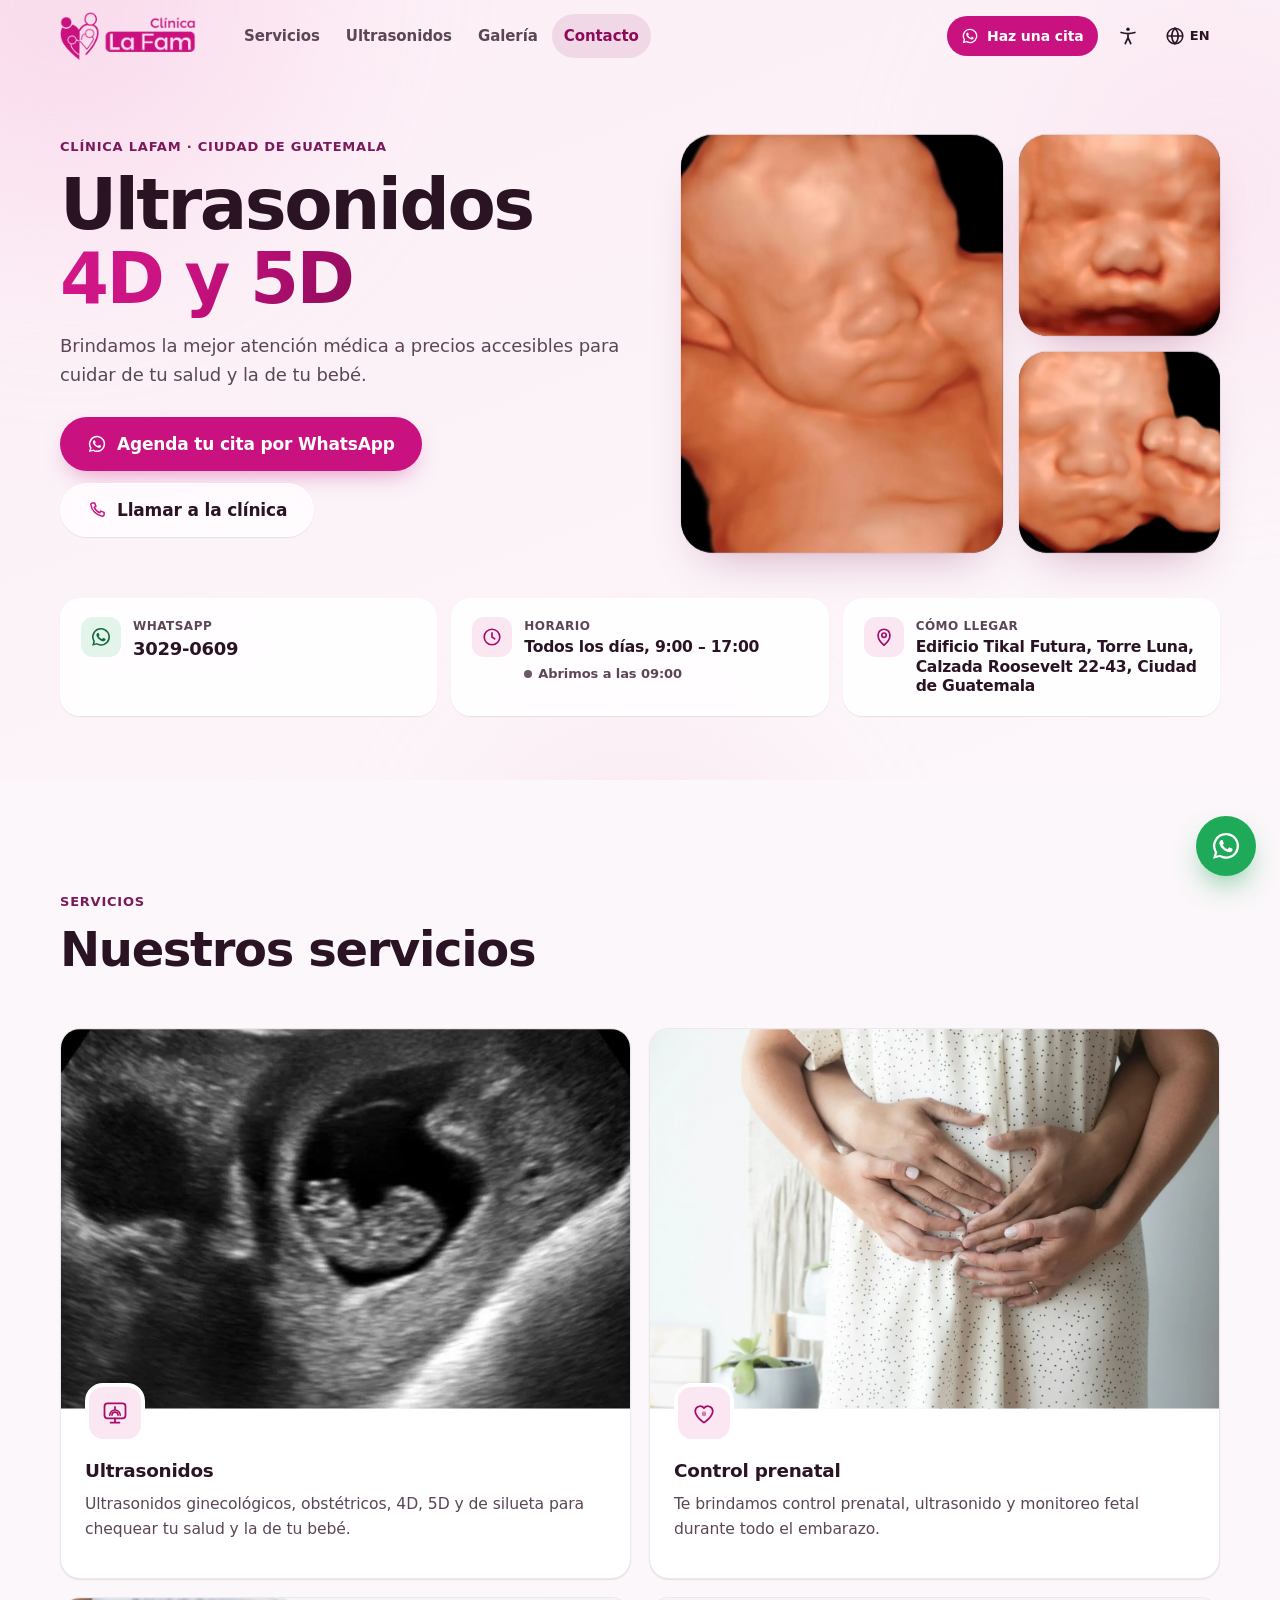
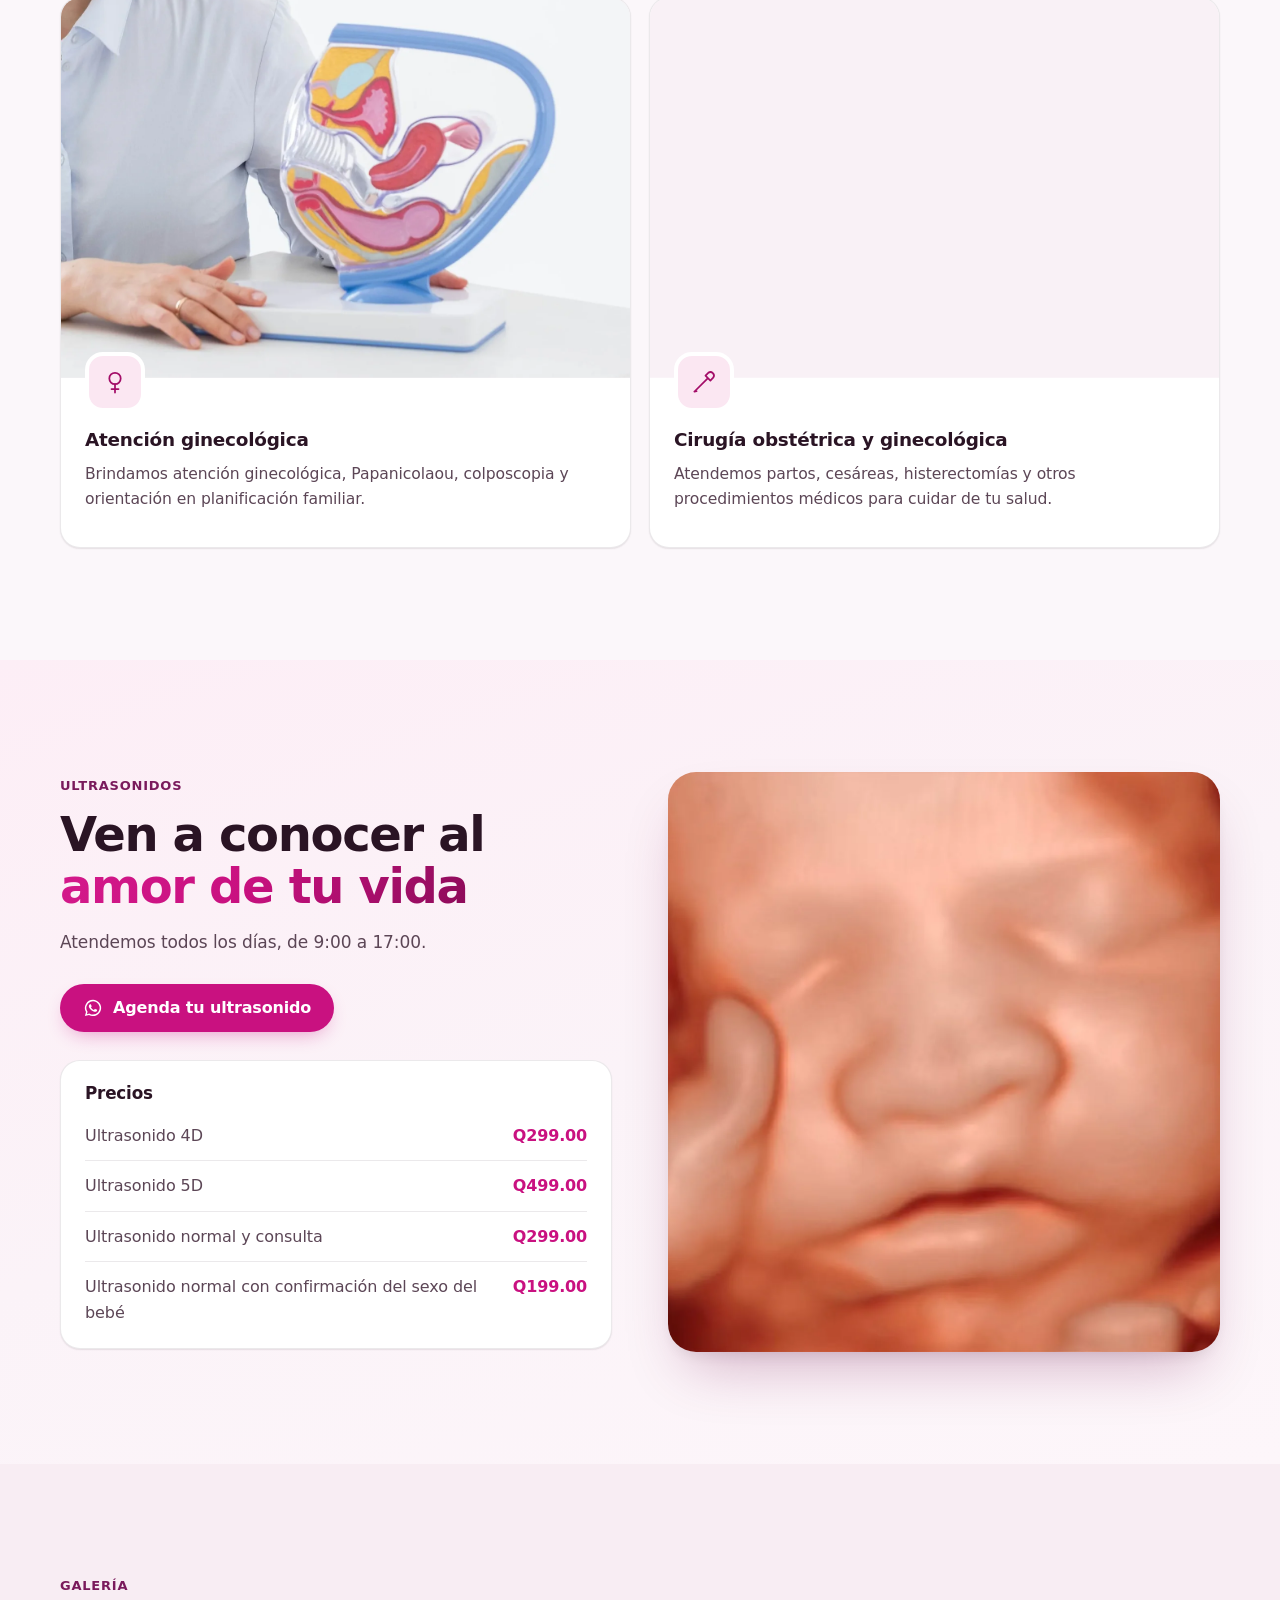
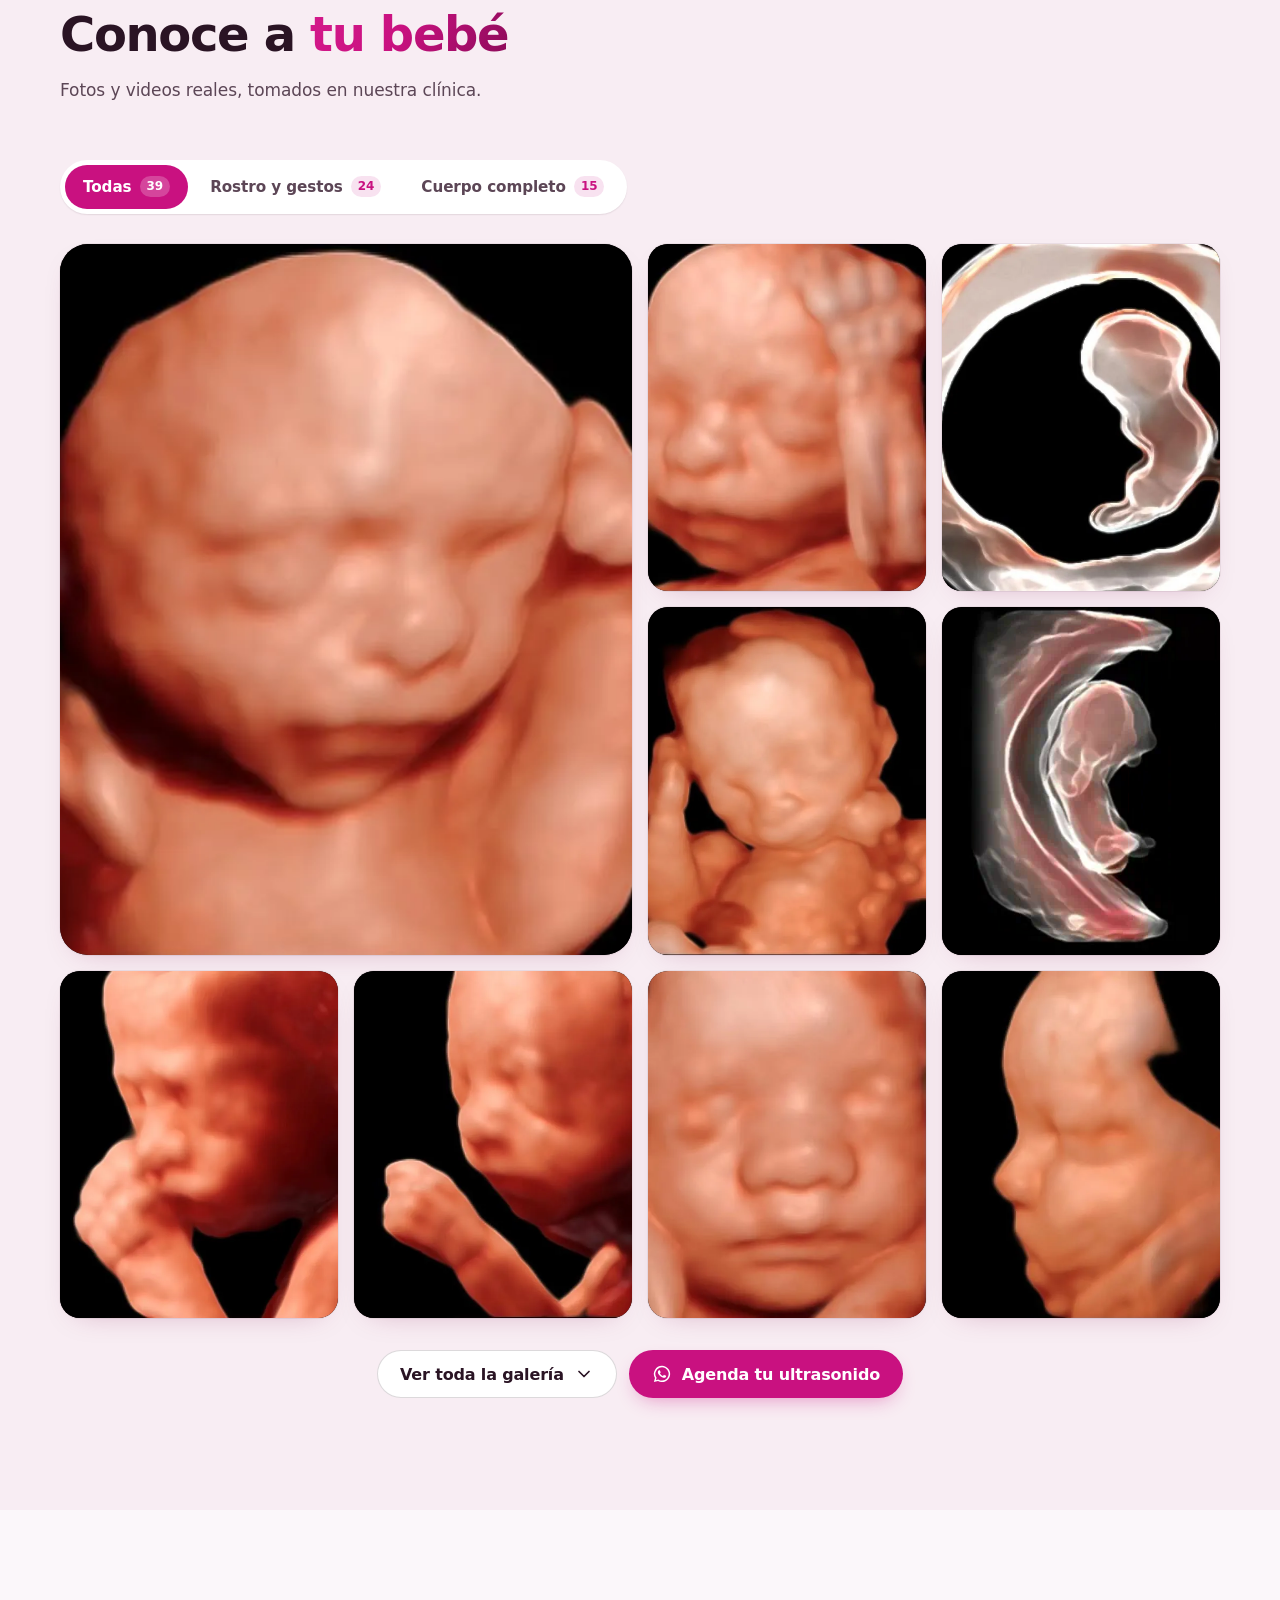
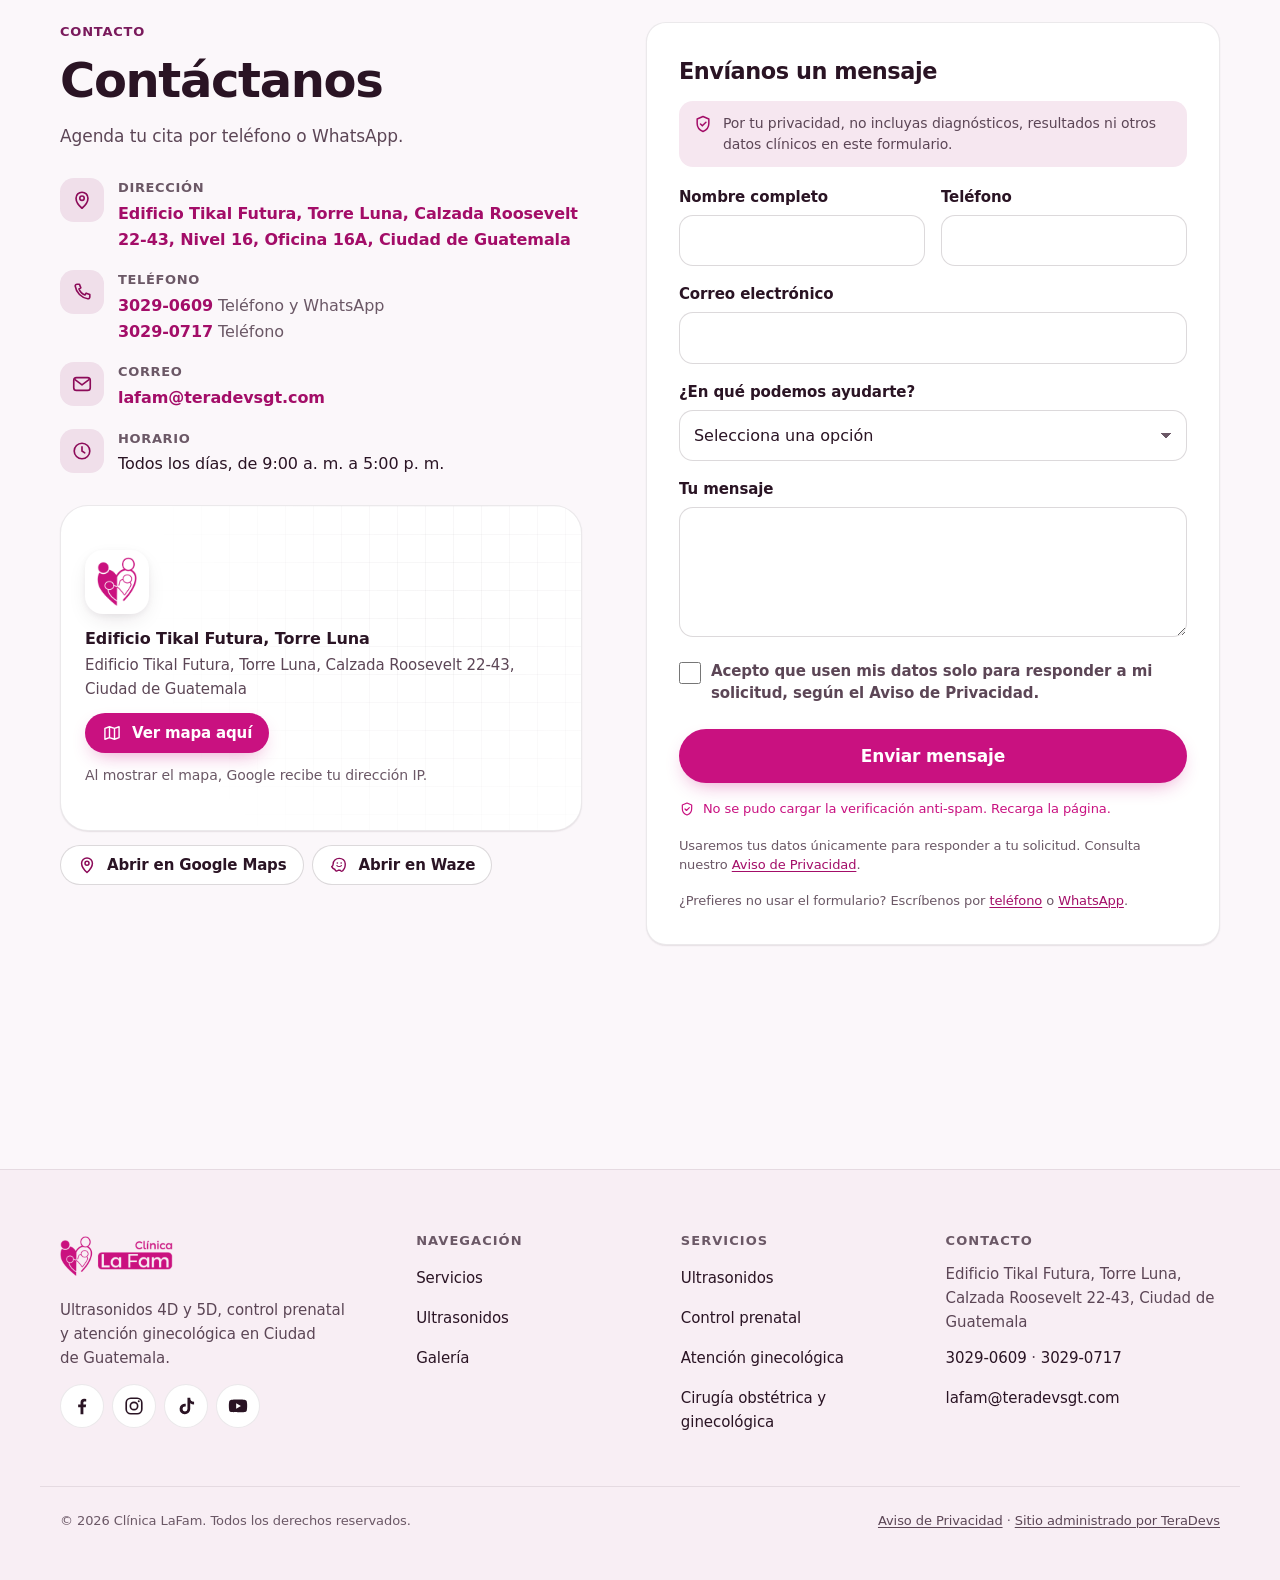
==== commit 5334e4f0: "Preview: hero bento, modern gallery Co-Authored-By: Claude Opus 5.5 <noreply@anthropic.com> Claude-S" ====
--- a/index.html
+++ b/index.html
@@ -30,8 +30,8 @@
 <link rel="apple-touch-icon" href="assets/apple-touch-icon.png">
 <link rel="manifest" href="site.webmanifest">
 
-<script src="assets/a11y-boot.js?v=18"></script>
-<link rel="stylesheet" href="assets/main.css?v=18">
+<script src="assets/a11y-boot.js?v=19"></script>
+<link rel="stylesheet" href="assets/main.css?v=19">
 
 <script type="application/ld+json">
 {
@@ -210,9 +210,8 @@
       </div>
       <div class="hero-art" data-parallax>
           <figure class="hero-photo p1"><img class="hero-img" src="assets/img/site/hero-1.webp" srcset="assets/img/site/hero-1.webp 960w" sizes="(max-width: 900px) 60vw, 300px" width="960" height="1156" alt="Ultrasonido 4D: bebé con la mano en la mejilla" data-i18n-attr="alt:media.hero1.alt" fetchpriority="high" decoding="async"></figure>
-          <figure class="hero-photo p2"><img class="hero-img" src="assets/img/site/g07.webp" srcset="assets/img/site/g07.webp 405w" sizes="(max-width: 900px) 60vw, 300px" width="405" height="563" alt="Ultrasonido 4D: rostro dormido, de frente" data-i18n-attr="alt:media.hero2.alt" loading="lazy" decoding="async"></figure>
-          <figure class="hero-photo p3"><img class="hero-img" src="assets/img/site/hero-2.webp" srcset="assets/img/site/hero-2.webp 570w" sizes="(max-width: 900px) 60vw, 300px" width="570" height="685" alt="Ultrasonido 4D: bebé con la mano sobre la cabeza" data-i18n-attr="alt:media.hero3.alt" loading="lazy" decoding="async"></figure>
-        <span class="hero-wing" aria-hidden="true"></span>
+          <figure class="hero-photo p2"><img class="hero-img" src="assets/img/site/g34.webp" srcset="assets/img/site/g34.webp 525w" sizes="(max-width: 900px) 60vw, 300px" width="525" height="648" alt="Ultrasonido 4D: rostro de frente con la boca entreabierta" data-i18n-attr="alt:media.hero2.alt" loading="lazy" decoding="async"></figure>
+          <figure class="hero-photo p3"><img class="hero-img" src="assets/img/site/g23.webp" srcset="assets/img/site/g23.webp 542w" sizes="(max-width: 900px) 60vw, 300px" width="542" height="506" alt="Ultrasonido 4D: puño contra la mejilla" data-i18n-attr="alt:media.hero3.alt" loading="lazy" decoding="async"></figure>
       </div>
     </div>
     <div class="container">
@@ -283,7 +282,7 @@
         <button type="button" class="gal-item gal-photo" data-index="1" data-cat="face" data-path="assets/img/site/g01.webp"><img class="gal-img" src="assets/img/site/g01.webp" srcset="assets/img/site/g01.webp 571w" sizes="(max-width: 719px) 46vw, (max-width: 1099px) 31vw, 280px" width="571" height="575" alt="Ultrasonido 4D: mano levantada junto al rostro" data-i18n-attr="alt:media.gallery2.alt" loading="lazy" decoding="async"></button>
         <button type="button" class="gal-item gal-photo" data-index="2" data-cat="body" data-path="assets/img/site/g02.webp"><img class="gal-img" src="assets/img/site/g02.webp" srcset="assets/img/site/g02.webp 688w" sizes="(max-width: 719px) 46vw, (max-width: 1099px) 31vw, 280px" width="688" height="652" alt="Ultrasonido 5D de silueta: embrión temprano dentro del saco" data-i18n-attr="alt:media.gallery3.alt" loading="lazy" decoding="async"></button>
         <button type="button" class="gal-item gal-photo" data-index="3" data-cat="face" data-path="assets/img/site/g03.webp"><img class="gal-img" src="assets/img/site/g03.webp" srcset="assets/img/site/g03.webp 639w" sizes="(max-width: 719px) 46vw, (max-width: 1099px) 31vw, 280px" width="639" height="687" alt="Ultrasonido 4D: parte superior del cuerpo con una mano junto a la cabeza" data-i18n-attr="alt:media.gallery4.alt" loading="lazy" decoding="async"></button>
-        <button type="button" class="gal-item gal-video" data-cat="body"><video class="gal-vid" muted loop playsinline disablepictureinpicture preload="none" data-inview poster="assets/media/v1-embrion-5d-luz-giro-poster.webp" width="416" height="416" aria-label="Video de ultrasonido 5D de luz: embrión girando en su saco" data-i18n-aria-es="Video de ultrasonido 5D de luz: embrión girando en su saco" data-i18n-aria-en="5D light ultrasound video: embryo turning in its sac"><source src="assets/media/v1-embrion-5d-luz-giro.mp4" type="video/mp4"></video><span class="gal-chip" data-es="Video · 5D de luz" data-en="Video · 5D light">Video · 5D de luz</span></button>
+        <button type="button" class="gal-item gal-anim" data-cat="body" data-path="assets/media/v1-embrion-5d-luz-giro.webp"><img class="gal-img" src="assets/media/v1-embrion-5d-luz-giro-poster.webp" data-anim="assets/media/v1-embrion-5d-luz-giro.webp" width="416" height="416" alt="Video de ultrasonido 5D de luz: embrión girando en su saco" data-i18n-alt-es="Video de ultrasonido 5D de luz: embrión girando en su saco" data-i18n-alt-en="5D light ultrasound video: embryo turning in its sac" loading="lazy" decoding="async"></button>
         <button type="button" class="gal-item gal-photo" data-index="4" data-cat="face" data-path="assets/img/site/g04.webp"><img class="gal-img" src="assets/img/site/g04.webp" srcset="assets/img/site/g04.webp 612w" sizes="(max-width: 719px) 46vw, (max-width: 1099px) 31vw, 280px" width="612" height="658" alt="Ultrasonido 4D: de perfil chupándose el dedo" data-i18n-attr="alt:media.gallery5.alt" loading="lazy" decoding="async"></button>
         <button type="button" class="gal-item gal-photo" data-index="5" data-cat="face" data-path="assets/img/site/g06.webp"><img class="gal-img" src="assets/img/site/g06.webp" srcset="assets/img/site/g06.webp 539w" sizes="(max-width: 719px) 46vw, (max-width: 1099px) 31vw, 280px" width="539" height="644" alt="Ultrasonido 4D: de perfil con el puño al frente" data-i18n-attr="alt:media.gallery6.alt" loading="lazy" decoding="async"></button>
         <button type="button" class="gal-item gal-photo" data-index="6" data-cat="face" data-path="assets/img/site/g07.webp"><img class="gal-img" src="assets/img/site/g07.webp" srcset="assets/img/site/g07.webp 405w" sizes="(max-width: 719px) 46vw, (max-width: 1099px) 31vw, 280px" width="405" height="563" alt="Ultrasonido 4D: rostro dormido, de frente" data-i18n-attr="alt:media.gallery7.alt" loading="lazy" decoding="async"></button>
@@ -296,7 +295,7 @@
         <button type="button" class="gal-item gal-photo" data-index="13" data-cat="face" data-path="assets/img/site/g15.webp"><img class="gal-img" src="assets/img/site/g15.webp" srcset="assets/img/site/g15.webp 499w" sizes="(max-width: 719px) 46vw, (max-width: 1099px) 31vw, 280px" width="499" height="609" alt="Ultrasonido 4D: rostro tranquilo" data-i18n-attr="alt:media.gallery14.alt" loading="lazy" decoding="async"></button>
         <button type="button" class="gal-item gal-photo" data-index="14" data-cat="face" data-path="assets/img/site/g16.webp"><img class="gal-img" src="assets/img/site/g16.webp" srcset="assets/img/site/g16.webp 456w" sizes="(max-width: 719px) 46vw, (max-width: 1099px) 31vw, 280px" width="456" height="674" alt="Ultrasonido 4D: de perfil con el pulgar en la barbilla" data-i18n-attr="alt:media.gallery15.alt" loading="lazy" decoding="async"></button>
         <button type="button" class="gal-item gal-photo" data-index="15" data-cat="body" data-path="assets/img/site/g17.webp"><img class="gal-img" src="assets/img/site/g17.webp" srcset="assets/img/site/g17.webp 508w" sizes="(max-width: 719px) 46vw, (max-width: 1099px) 31vw, 280px" width="508" height="717" alt="Ultrasonido 5D de luz: embrión de cuerpo completo" data-i18n-attr="alt:media.gallery16.alt" loading="lazy" decoding="async"></button>
-        <button type="button" class="gal-item gal-video" data-cat="face"><video class="gal-vid" muted loop playsinline disablepictureinpicture preload="none" data-inview poster="assets/media/v3-rostro-sereno-poster.webp" width="416" height="544" aria-label="Video de ultrasonido 4D: rostro sereno del bebé" data-i18n-aria-es="Video de ultrasonido 4D: rostro sereno del bebé" data-i18n-aria-en="4D ultrasound video: the baby’s calm face"><source src="assets/media/v3-rostro-sereno.mp4" type="video/mp4"></video><span class="gal-chip" data-es="Video · 4D" data-en="Video · 4D">Video · 4D</span></button>
+        <button type="button" class="gal-item gal-anim" data-cat="face" data-path="assets/media/v3-rostro-sereno.webp"><img class="gal-img" src="assets/media/v3-rostro-sereno-poster.webp" data-anim="assets/media/v3-rostro-sereno.webp" width="416" height="544" alt="Video de ultrasonido 4D: rostro sereno del bebé" data-i18n-alt-es="Video de ultrasonido 4D: rostro sereno del bebé" data-i18n-alt-en="4D ultrasound video: the baby’s calm face" loading="lazy" decoding="async"></button>
         <button type="button" class="gal-item gal-photo" data-index="16" data-cat="face" data-path="assets/img/site/g18.webp"><img class="gal-img" src="assets/img/site/g18.webp" srcset="assets/img/site/g18.webp 505w" sizes="(max-width: 719px) 46vw, (max-width: 1099px) 31vw, 280px" width="505" height="442" alt="Ultrasonido 4D: puño junto al rostro, dormido" data-i18n-attr="alt:media.gallery17.alt" loading="lazy" decoding="async"></button>
         <button type="button" class="gal-item gal-photo" data-index="17" data-cat="body" data-path="assets/img/site/g19.webp"><img class="gal-img" src="assets/img/site/g19.webp" srcset="assets/img/site/g19.webp 667w" sizes="(max-width: 719px) 46vw, (max-width: 1099px) 31vw, 280px" width="667" height="668" alt="Ultrasonido 4D: bebé completo acurrucado" data-i18n-attr="alt:media.gallery18.alt" loading="lazy" decoding="async"></button>
         <button type="button" class="gal-item gal-photo" data-index="18" data-cat="face" data-path="assets/img/site/g20.webp"><img class="gal-img" src="assets/img/site/g20.webp" srcset="assets/img/site/g20.webp 627w" sizes="(max-width: 719px) 46vw, (max-width: 1099px) 31vw, 280px" width="627" height="676" alt="Ultrasonido 4D: mano cerca del rostro y labios entreabiertos" data-i18n-attr="alt:media.gallery19.alt" loading="lazy" decoding="async"></button>
@@ -309,7 +308,7 @@
         <button type="button" class="gal-item gal-photo" data-index="25" data-cat="face" data-path="assets/img/site/g26.webp"><img class="gal-img" src="assets/img/site/g26.webp" srcset="assets/img/site/g26.webp 427w" sizes="(max-width: 719px) 46vw, (max-width: 1099px) 31vw, 280px" width="427" height="576" alt="Ultrasonido 4D: rostro de frente" data-i18n-attr="alt:media.gallery26.alt" loading="lazy" decoding="async"></button>
         <button type="button" class="gal-item gal-photo" data-index="26" data-cat="body" data-path="assets/img/site/g27.webp"><img class="gal-img" src="assets/img/site/g27.webp" srcset="assets/img/site/g27.webp 550w" sizes="(max-width: 719px) 46vw, (max-width: 1099px) 31vw, 280px" width="550" height="636" alt="Ultrasonido 5D de luz: embrión de cuerpo completo (rosa)" data-i18n-attr="alt:media.gallery27.alt" loading="lazy" decoding="async"></button>
         <button type="button" class="gal-item gal-photo" data-index="27" data-cat="face" data-path="assets/img/site/g28.webp"><img class="gal-img" src="assets/img/site/g28.webp" srcset="assets/img/site/g28.webp 568w" sizes="(max-width: 719px) 46vw, (max-width: 1099px) 31vw, 280px" width="568" height="646" alt="Ultrasonido 4D: mano sobre la cabeza" data-i18n-attr="alt:media.gallery28.alt" loading="lazy" decoding="async"></button>
-        <button type="button" class="gal-item gal-video" data-cat="body"><video class="gal-vid" muted loop playsinline disablepictureinpicture preload="none" data-inview poster="assets/media/v2-embrion-5d-luz-poster.webp" width="368" height="416" aria-label="Video de ultrasonido 5D de luz: embrión con la luz recorriéndolo" data-i18n-aria-es="Video de ultrasonido 5D de luz: embrión con la luz recorriéndolo" data-i18n-aria-en="5D light ultrasound video: embryo with light sweeping across"><source src="assets/media/v2-embrion-5d-luz.mp4" type="video/mp4"></video><span class="gal-chip" data-es="Video · 5D de luz" data-en="Video · 5D light">Video · 5D de luz</span></button>
+        <button type="button" class="gal-item gal-anim" data-cat="body" data-path="assets/media/v2-embrion-5d-luz.webp"><img class="gal-img" src="assets/media/v2-embrion-5d-luz-poster.webp" data-anim="assets/media/v2-embrion-5d-luz.webp" width="368" height="416" alt="Video de ultrasonido 5D de luz: embrión con la luz recorriéndolo" data-i18n-alt-es="Video de ultrasonido 5D de luz: embrión con la luz recorriéndolo" data-i18n-alt-en="5D light ultrasound video: embryo with light sweeping across" loading="lazy" decoding="async"></button>
         <button type="button" class="gal-item gal-photo" data-index="28" data-cat="face" data-path="assets/img/site/g29.webp"><img class="gal-img" src="assets/img/site/g29.webp" srcset="assets/img/site/g29.webp 558w" sizes="(max-width: 719px) 46vw, (max-width: 1099px) 31vw, 280px" width="558" height="523" alt="Ultrasonido 4D: ambos puños arriba" data-i18n-attr="alt:media.gallery29.alt" loading="lazy" decoding="async"></button>
         <button type="button" class="gal-item gal-photo" data-index="29" data-cat="body" data-path="assets/img/site/g30.webp"><img class="gal-img" src="assets/img/site/g30.webp" srcset="assets/img/site/g30.webp 910w" sizes="(max-width: 719px) 46vw, (max-width: 1099px) 31vw, 280px" width="910" height="1132" alt="Ultrasonido 4D: feto acurrucado en el saco" data-i18n-attr="alt:media.gallery30.alt" loading="lazy" decoding="async"></button>
         <button type="button" class="gal-item gal-photo" data-index="30" data-cat="face" data-path="assets/img/site/g31.webp"><img class="gal-img" src="assets/img/site/g31.webp" srcset="assets/img/site/g31.webp 533w" sizes="(max-width: 719px) 46vw, (max-width: 1099px) 31vw, 280px" width="533" height="481" alt="Ultrasonido 4D: rostro ligeramente de lado" data-i18n-attr="alt:media.gallery31.alt" loading="lazy" decoding="async"></button>
@@ -511,8 +510,8 @@
   <div class="visually-hidden" id="galleryLive" aria-live="polite"></div>
 </dialog>
 
-<script type="application/json" id="siteContent">{"v":1,"i18n":{"es":{"media.service1.alt":"Ultrasonido normal","media.service2.alt":"Control prenatal","media.service3.alt":"Ginecología y obstetricia","media.service4.alt":"Cirugías de obstetricia y ginecología","media.proj1.card.alt":"Ultrasonido 4D","media.proj2.card.alt":"Ultrasonido 5D","media.proj3.card.alt":"Ultrasonido 5D de luz","media.proj4.card.alt":"Ultrasonido 5D de silueta","media.gallery1.alt":"Ultrasonido 4D: mano junto a la cabeza y boca abierta","media.gallery2.alt":"Ultrasonido 4D: mano levantada junto al rostro","media.gallery3.alt":"Ultrasonido 5D de silueta: embrión temprano dentro del saco","media.gallery4.alt":"Ultrasonido 4D: parte superior del cuerpo con una mano junto a la cabeza","media.gallery5.alt":"Ultrasonido 4D: de perfil chupándose el dedo","media.gallery6.alt":"Ultrasonido 4D: de perfil con el puño al frente","media.gallery7.alt":"Ultrasonido 4D: rostro dormido, de frente","media.gallery8.alt":"Ultrasonido 4D: perfil","media.gallery9.alt":"Ultrasonido 5D de luz: embrión en el saco","media.gallery10.alt":"Ultrasonido 4D: cabeza y hombros","media.gallery11.alt":"Ultrasonido 4D: mano en la mejilla","media.gallery12.alt":"Ultrasonido 4D: etapa temprana con brazos y piernas","media.gallery13.alt":"Ultrasonido 5D a color: bebé completo acurrucado en el saco","media.gallery14.alt":"Ultrasonido 4D: rostro tranquilo","media.gallery15.alt":"Ultrasonido 4D: de perfil con el pulgar en la barbilla","media.gallery16.alt":"Ultrasonido 5D de luz: embrión de cuerpo completo","media.gallery17.alt":"Ultrasonido 4D: puño junto al rostro, dormido","media.gallery18.alt":"Ultrasonido 4D: bebé completo acurrucado","media.gallery19.alt":"Ultrasonido 4D: mano cerca del rostro y labios entreabiertos","media.gallery20.alt":"Ultrasonido 4D: embrión temprano en tono rojo","media.gallery21.alt":"Ultrasonido 4D: puño y pie cerca del rostro","media.gallery22.alt":"Ultrasonido 4D: puño contra la mejilla","media.gallery23.alt":"Ultrasonido 5D de luz: embrión en el saco","media.gallery24.alt":"Ultrasonido 4D: mano a un lado de la cabeza","media.gallery25.alt":"Ultrasonido 5D de luz: embrión temprano con sus extremidades","media.gallery26.alt":"Ultrasonido 4D: rostro de frente","media.gallery27.alt":"Ultrasonido 5D de luz: embrión de cuerpo completo (rosa)","media.gallery28.alt":"Ultrasonido 4D: mano sobre la cabeza","media.gallery29.alt":"Ultrasonido 4D: ambos puños arriba","media.gallery30.alt":"Ultrasonido 4D: feto acurrucado en el saco","media.gallery31.alt":"Ultrasonido 4D: rostro ligeramente de lado","media.gallery32.alt":"Ultrasonido 5D de luz: embrión en un saco en forma de media luna","media.gallery33.alt":"Ultrasonido 4D: mano bajo la barbilla","media.gallery34.alt":"Ultrasonido 4D: rostro de frente con la boca entreabierta","media.gallery35.alt":"Ultrasonido 4D: embrión temprano dentro del saco","media.gallery36.alt":"Ultrasonido 4D: mano junto al rostro","media.hero1.alt":"Ultrasonido 4D: bebé con la mano en la mejilla","media.hero2.alt":"Ultrasonido 4D: rostro dormido, de frente","media.hero3.alt":"Ultrasonido 4D: bebé con la mano sobre la cabeza","media.maternity.alt":"Ultrasonido 5D"},"en":{"media.service1.alt":"Standard ultrasound","media.service2.alt":"Prenatal check-up","media.service3.alt":"Gynecology and obstetrics","media.service4.alt":"Obstetric and gynecological surgery","media.proj1.card.alt":"4D ultrasound","media.proj2.card.alt":"5D ultrasound","media.proj3.card.alt":"5D light ultrasound","media.proj4.card.alt":"5D silhouette ultrasound","media.gallery1.alt":"4D ultrasound: hand by the head, mouth open","media.gallery2.alt":"4D ultrasound: hand raised beside the face","media.gallery3.alt":"5D silhouette ultrasound: early embryo inside the sac","media.gallery4.alt":"4D ultrasound: upper body with a hand by the head","media.gallery5.alt":"4D ultrasound: profile sucking the thumb","media.gallery6.alt":"4D ultrasound: profile with a fist forward","media.gallery7.alt":"4D ultrasound: sleeping face, front view","media.gallery8.alt":"4D ultrasound: profile silhouette","media.gallery9.alt":"5D light ultrasound: embryo in the sac","media.gallery10.alt":"4D ultrasound: head and shoulders","media.gallery11.alt":"4D ultrasound: hand on the cheek","media.gallery12.alt":"4D ultrasound: early stage with arms and legs","media.gallery13.alt":"5D colour ultrasound: whole baby curled in the sac","media.gallery14.alt":"4D ultrasound: calm round face","media.gallery15.alt":"4D ultrasound: profile with a thumb at the chin","media.gallery16.alt":"5D light ultrasound: full-body embryo","media.gallery17.alt":"4D ultrasound: fist at the face, sleeping","media.gallery18.alt":"4D ultrasound: whole baby curled up","media.gallery19.alt":"4D ultrasound: hand near the face, lips parted","media.gallery20.alt":"4D ultrasound: early embryo, red tone","media.gallery21.alt":"4D ultrasound: fist and foot near the face","media.gallery22.alt":"4D ultrasound: fist against the cheek","media.gallery23.alt":"5D light ultrasound: embryo in the sac","media.gallery24.alt":"4D ultrasound: hand at the side of the head","media.gallery25.alt":"5D light ultrasound: early embryo with limbs","media.gallery26.alt":"4D ultrasound: face, front view","media.gallery27.alt":"5D light ultrasound: full-body embryo (pink)","media.gallery28.alt":"4D ultrasound: hand over the head","media.gallery29.alt":"4D ultrasound: both fists up","media.gallery30.alt":"4D ultrasound: fetus curled in the sac","media.gallery31.alt":"4D ultrasound: face slightly turned","media.gallery32.alt":"5D light ultrasound: embryo in a crescent-shaped sac","media.gallery33.alt":"4D ultrasound: hand under the chin","media.gallery34.alt":"4D ultrasound: face front view, mouth slightly open","media.gallery35.alt":"4D ultrasound: early embryo inside the sac","media.gallery36.alt":"4D ultrasound: hand beside the face","media.hero1.alt":"4D ultrasound: baby with a hand on the cheek","media.hero2.alt":"4D ultrasound: sleeping face, front view","media.hero3.alt":"4D ultrasound: baby with a hand on the head","media.maternity.alt":"5D ultrasound"}},"images":{"assets/img/site/ej-4d.webp":{"alt":{"es":"Ultrasonido 4D","en":"4D ultrasound"},"srcset":"assets/img/site/ej-4d.webp 1176w"},"assets/img/site/ej-5d.webp":{"alt":{"es":"Ultrasonido 5D","en":"5D ultrasound"},"srcset":"assets/img/site/ej-5d.webp 1176w"},"assets/img/site/us-2.webp":{"alt":{"es":"Ultrasonido 5D","en":"5D ultrasound"},"srcset":"assets/img/site/us-2.webp 1176w"},"assets/img/site/us-5.webp":{"alt":{"es":"Ultrasonido 5D","en":"5D ultrasound"},"srcset":"assets/img/site/us-5.webp 1176w"},"assets/img/site/us-8.webp":{"alt":{"es":"Ultrasonido 5D","en":"5D ultrasound"},"srcset":"assets/img/site/us-8.webp 1176w"},"assets/img/site/ej-5d-luz.webp":{"alt":{"es":"Ultrasonido 5D de luz","en":"5D light ultrasound"},"srcset":"assets/img/site/ej-5d-luz.webp 1176w"},"assets/img/site/ej-silueta.webp":{"alt":{"es":"Ultrasonido 5D de silueta","en":"5D silhouette ultrasound"},"srcset":"assets/img/site/ej-silueta.webp 1176w"},"assets/img/site/us-1.webp":{"alt":{"es":"Ultrasonido de silueta de un feto","en":"Silhouette ultrasound of a fetus"},"srcset":"assets/img/site/us-1.webp 1176w"},"assets/img/site/us-7.webp":{"alt":{"es":"Ultrasonido 5D de un embrión humano en etapa temprana de desarrollo","en":"5D ultrasound of an early-stage human embryo"},"srcset":"assets/img/site/us-7.webp 1176w"},"assets/img/site/g09.webp":{"alt":{"es":"Ultrasonido 4D: mano junto a la cabeza y boca abierta","en":"4D ultrasound: hand by the head, mouth open"},"srcset":"assets/img/site/g09.webp 701w"},"assets/img/site/g01.webp":{"alt":{"es":"Ultrasonido 4D: mano levantada junto al rostro","en":"4D ultrasound: hand raised beside the face"},"srcset":"assets/img/site/g01.webp 571w"},"assets/img/site/g02.webp":{"alt":{"es":"Ultrasonido 5D de silueta: embrión temprano dentro del saco","en":"5D silhouette ultrasound: early embryo inside the sac"},"srcset":"assets/img/site/g02.webp 688w"},"assets/img/site/g03.webp":{"alt":{"es":"Ultrasonido 4D: parte superior del cuerpo con una mano junto a la cabeza","en":"4D ultrasound: upper body with a hand by the head"},"srcset":"assets/img/site/g03.webp 639w"},"assets/img/site/g04.webp":{"alt":{"es":"Ultrasonido 4D: de perfil chupándose el dedo","en":"4D ultrasound: profile sucking the thumb"},"srcset":"assets/img/site/g04.webp 612w"},"assets/img/site/g06.webp":{"alt":{"es":"Ultrasonido 4D: de perfil con el puño al frente","en":"4D ultrasound: profile with a fist forward"},"srcset":"assets/img/site/g06.webp 539w"},"assets/img/site/g07.webp":{"alt":{"es":"Ultrasonido 4D: rostro dormido, de frente","en":"4D ultrasound: sleeping face, front view"},"srcset":"assets/img/site/g07.webp 405w"},"assets/img/site/g10.webp":{"alt":{"es":"Ultrasonido 4D: perfil","en":"4D ultrasound: profile silhouette"},"srcset":"assets/img/site/g10.webp 483w"},"assets/img/site/g11.webp":{"alt":{"es":"Ultrasonido 5D de luz: embrión en el saco","en":"5D light ultrasound: embryo in the sac"},"srcset":"assets/img/site/g11.webp 461w"},"assets/img/site/g12.webp":{"alt":{"es":"Ultrasonido 4D: cabeza y hombros","en":"4D ultrasound: head and shoulders"},"srcset":"assets/img/site/g12.webp 487w"},"assets/img/site/g13.webp":{"alt":{"es":"Ultrasonido 4D: mano en la mejilla","en":"4D ultrasound: hand on the cheek"},"srcset":"assets/img/site/g13.webp 538w"},"assets/img/site/g14.webp":{"alt":{"es":"Ultrasonido 4D: etapa temprana con brazos y piernas","en":"4D ultrasound: early stage with arms and legs"},"srcset":"assets/img/site/g14.webp 635w"},"assets/img/site/g08.webp":{"alt":{"es":"Ultrasonido 5D a color: bebé completo acurrucado en el saco","en":"5D colour ultrasound: whole baby curled in the sac"},"srcset":"assets/img/site/g08.webp 737w"},"assets/img/site/g15.webp":{"alt":{"es":"Ultrasonido 4D: rostro tranquilo","en":"4D ultrasound: calm round face"},"srcset":"assets/img/site/g15.webp 499w"},"assets/img/site/g16.webp":{"alt":{"es":"Ultrasonido 4D: de perfil con el pulgar en la barbilla","en":"4D ultrasound: profile with a thumb at the chin"},"srcset":"assets/img/site/g16.webp 456w"},"assets/img/site/g17.webp":{"alt":{"es":"Ultrasonido 5D de luz: embrión de cuerpo completo","en":"5D light ultrasound: full-body embryo"},"srcset":"assets/img/site/g17.webp 508w"},"assets/img/site/g18.webp":{"alt":{"es":"Ultrasonido 4D: puño junto al rostro, dormido","en":"4D ultrasound: fist at the face, sleeping"},"srcset":"assets/img/site/g18.webp 505w"},"assets/img/site/g19.webp":{"alt":{"es":"Ultrasonido 4D: bebé completo acurrucado","en":"4D ultrasound: whole baby curled up"},"srcset":"assets/img/site/g19.webp 667w"},"assets/img/site/g20.webp":{"alt":{"es":"Ultrasonido 4D: mano cerca del rostro y labios entreabiertos","en":"4D ultrasound: hand near the face, lips parted"},"srcset":"assets/img/site/g20.webp 627w"},"assets/img/site/g21.webp":{"alt":{"es":"Ultrasonido 4D: embrión temprano en tono rojo","en":"4D ultrasound: early embryo, red tone"},"srcset":"assets/img/site/g21.webp 816w"},"assets/img/site/g22.webp":{"alt":{"es":"Ultrasonido 4D: puño y pie cerca del rostro","en":"4D ultrasound: fist and foot near the face"},"srcset":"assets/img/site/g22.webp 553w"},"assets/img/site/g23.webp":{"alt":{"es":"Ultrasonido 4D: puño contra la mejilla","en":"4D ultrasound: fist against the cheek"},"srcset":"assets/img/site/g23.webp 542w"},"assets/img/site/g24.webp":{"alt":{"es":"Ultrasonido 5D de luz: embrión en el saco","en":"5D light ultrasound: embryo in the sac"},"srcset":"assets/img/site/g24.webp 732w"},"assets/img/site/g25.webp":{"alt":{"es":"Ultrasonido 4D: mano a un lado de la cabeza","en":"4D ultrasound: hand at the side of the head"},"srcset":"assets/img/site/g25.webp 693w"},"assets/img/site/g05.webp":{"alt":{"es":"Ultrasonido 5D de luz: embrión temprano con sus extremidades","en":"5D light ultrasound: early embryo with limbs"},"srcset":"assets/img/site/g05.webp 770w"},"assets/img/site/g26.webp":{"alt":{"es":"Ultrasonido 4D: rostro de frente","en":"4D ultrasound: face, front view"},"srcset":"assets/img/site/g26.webp 427w"},"assets/img/site/g27.webp":{"alt":{"es":"Ultrasonido 5D de luz: embrión de cuerpo completo (rosa)","en":"5D light ultrasound: full-body embryo (pink)"},"srcset":"assets/img/site/g27.webp 550w"},"assets/img/site/g28.webp":{"alt":{"es":"Ultrasonido 4D: mano sobre la cabeza","en":"4D ultrasound: hand over the head"},"srcset":"assets/img/site/g28.webp 568w"},"assets/img/site/g29.webp":{"alt":{"es":"Ultrasonido 4D: ambos puños arriba","en":"4D ultrasound: both fists up"},"srcset":"assets/img/site/g29.webp 558w"},"assets/img/site/g30.webp":{"alt":{"es":"Ultrasonido 4D: feto acurrucado en el saco","en":"4D ultrasound: fetus curled in the sac"},"srcset":"assets/img/site/g30.webp 910w"},"assets/img/site/g31.webp":{"alt":{"es":"Ultrasonido 4D: rostro ligeramente de lado","en":"4D ultrasound: face slightly turned"},"srcset":"assets/img/site/g31.webp 533w"},"assets/img/site/g32.webp":{"alt":{"es":"Ultrasonido 5D de luz: embrión en un saco en forma de media luna","en":"5D light ultrasound: embryo in a crescent-shaped sac"},"srcset":"assets/img/site/g32.webp 525w"},"assets/img/site/g33.webp":{"alt":{"es":"Ultrasonido 4D: mano bajo la barbilla","en":"4D ultrasound: hand under the chin"},"srcset":"assets/img/site/g33.webp 501w"},"assets/img/site/g34.webp":{"alt":{"es":"Ultrasonido 4D: rostro de frente con la boca entreabierta","en":"4D ultrasound: face front view, mouth slightly open"},"srcset":"assets/img/site/g34.webp 525w"},"assets/img/site/g35.webp":{"alt":{"es":"Ultrasonido 4D: embrión temprano dentro del saco","en":"4D ultrasound: early embryo inside the sac"},"srcset":"assets/img/site/g35.webp 659w"},"assets/img/site/g36.webp":{"alt":{"es":"Ultrasonido 4D: mano junto al rostro","en":"4D ultrasound: hand beside the face"},"srcset":"assets/img/site/g36.webp 398w"}}}</script>
-<script src="assets/main.js?v=18" defer></script>
-<script src="assets/stats.js?v=18" defer></script>
+<script type="application/json" id="siteContent">{"v":1,"i18n":{"es":{"media.service1.alt":"Ultrasonido normal","media.service2.alt":"Control prenatal","media.service3.alt":"Ginecología y obstetricia","media.service4.alt":"Cirugías de obstetricia y ginecología","media.proj1.card.alt":"Ultrasonido 4D","media.proj2.card.alt":"Ultrasonido 5D","media.proj3.card.alt":"Ultrasonido 5D de luz","media.proj4.card.alt":"Ultrasonido 5D de silueta","media.gallery1.alt":"Ultrasonido 4D: mano junto a la cabeza y boca abierta","media.gallery2.alt":"Ultrasonido 4D: mano levantada junto al rostro","media.gallery3.alt":"Ultrasonido 5D de silueta: embrión temprano dentro del saco","media.gallery4.alt":"Ultrasonido 4D: parte superior del cuerpo con una mano junto a la cabeza","media.gallery5.alt":"Ultrasonido 4D: de perfil chupándose el dedo","media.gallery6.alt":"Ultrasonido 4D: de perfil con el puño al frente","media.gallery7.alt":"Ultrasonido 4D: rostro dormido, de frente","media.gallery8.alt":"Ultrasonido 4D: perfil","media.gallery9.alt":"Ultrasonido 5D de luz: embrión en el saco","media.gallery10.alt":"Ultrasonido 4D: cabeza y hombros","media.gallery11.alt":"Ultrasonido 4D: mano en la mejilla","media.gallery12.alt":"Ultrasonido 4D: etapa temprana con brazos y piernas","media.gallery13.alt":"Ultrasonido 5D a color: bebé completo acurrucado en el saco","media.gallery14.alt":"Ultrasonido 4D: rostro tranquilo","media.gallery15.alt":"Ultrasonido 4D: de perfil con el pulgar en la barbilla","media.gallery16.alt":"Ultrasonido 5D de luz: embrión de cuerpo completo","media.gallery17.alt":"Ultrasonido 4D: puño junto al rostro, dormido","media.gallery18.alt":"Ultrasonido 4D: bebé completo acurrucado","media.gallery19.alt":"Ultrasonido 4D: mano cerca del rostro y labios entreabiertos","media.gallery20.alt":"Ultrasonido 4D: embrión temprano en tono rojo","media.gallery21.alt":"Ultrasonido 4D: puño y pie cerca del rostro","media.gallery22.alt":"Ultrasonido 4D: puño contra la mejilla","media.gallery23.alt":"Ultrasonido 5D de luz: embrión en el saco","media.gallery24.alt":"Ultrasonido 4D: mano a un lado de la cabeza","media.gallery25.alt":"Ultrasonido 5D de luz: embrión temprano con sus extremidades","media.gallery26.alt":"Ultrasonido 4D: rostro de frente","media.gallery27.alt":"Ultrasonido 5D de luz: embrión de cuerpo completo (rosa)","media.gallery28.alt":"Ultrasonido 4D: mano sobre la cabeza","media.gallery29.alt":"Ultrasonido 4D: ambos puños arriba","media.gallery30.alt":"Ultrasonido 4D: feto acurrucado en el saco","media.gallery31.alt":"Ultrasonido 4D: rostro ligeramente de lado","media.gallery32.alt":"Ultrasonido 5D de luz: embrión en un saco en forma de media luna","media.gallery33.alt":"Ultrasonido 4D: mano bajo la barbilla","media.gallery34.alt":"Ultrasonido 4D: rostro de frente con la boca entreabierta","media.gallery35.alt":"Ultrasonido 4D: embrión temprano dentro del saco","media.gallery36.alt":"Ultrasonido 4D: mano junto al rostro","media.hero1.alt":"Ultrasonido 4D: bebé con la mano en la mejilla","media.hero2.alt":"Ultrasonido 4D: rostro de frente con la boca entreabierta","media.hero3.alt":"Ultrasonido 4D: puño contra la mejilla","media.maternity.alt":"Ultrasonido 5D"},"en":{"media.service1.alt":"Standard ultrasound","media.service2.alt":"Prenatal check-up","media.service3.alt":"Gynecology and obstetrics","media.service4.alt":"Obstetric and gynecological surgery","media.proj1.card.alt":"4D ultrasound","media.proj2.card.alt":"5D ultrasound","media.proj3.card.alt":"5D light ultrasound","media.proj4.card.alt":"5D silhouette ultrasound","media.gallery1.alt":"4D ultrasound: hand by the head, mouth open","media.gallery2.alt":"4D ultrasound: hand raised beside the face","media.gallery3.alt":"5D silhouette ultrasound: early embryo inside the sac","media.gallery4.alt":"4D ultrasound: upper body with a hand by the head","media.gallery5.alt":"4D ultrasound: profile sucking the thumb","media.gallery6.alt":"4D ultrasound: profile with a fist forward","media.gallery7.alt":"4D ultrasound: sleeping face, front view","media.gallery8.alt":"4D ultrasound: profile silhouette","media.gallery9.alt":"5D light ultrasound: embryo in the sac","media.gallery10.alt":"4D ultrasound: head and shoulders","media.gallery11.alt":"4D ultrasound: hand on the cheek","media.gallery12.alt":"4D ultrasound: early stage with arms and legs","media.gallery13.alt":"5D colour ultrasound: whole baby curled in the sac","media.gallery14.alt":"4D ultrasound: calm round face","media.gallery15.alt":"4D ultrasound: profile with a thumb at the chin","media.gallery16.alt":"5D light ultrasound: full-body embryo","media.gallery17.alt":"4D ultrasound: fist at the face, sleeping","media.gallery18.alt":"4D ultrasound: whole baby curled up","media.gallery19.alt":"4D ultrasound: hand near the face, lips parted","media.gallery20.alt":"4D ultrasound: early embryo, red tone","media.gallery21.alt":"4D ultrasound: fist and foot near the face","media.gallery22.alt":"4D ultrasound: fist against the cheek","media.gallery23.alt":"5D light ultrasound: embryo in the sac","media.gallery24.alt":"4D ultrasound: hand at the side of the head","media.gallery25.alt":"5D light ultrasound: early embryo with limbs","media.gallery26.alt":"4D ultrasound: face, front view","media.gallery27.alt":"5D light ultrasound: full-body embryo (pink)","media.gallery28.alt":"4D ultrasound: hand over the head","media.gallery29.alt":"4D ultrasound: both fists up","media.gallery30.alt":"4D ultrasound: fetus curled in the sac","media.gallery31.alt":"4D ultrasound: face slightly turned","media.gallery32.alt":"5D light ultrasound: embryo in a crescent-shaped sac","media.gallery33.alt":"4D ultrasound: hand under the chin","media.gallery34.alt":"4D ultrasound: face front view, mouth slightly open","media.gallery35.alt":"4D ultrasound: early embryo inside the sac","media.gallery36.alt":"4D ultrasound: hand beside the face","media.hero1.alt":"4D ultrasound: baby with a hand on the cheek","media.hero2.alt":"4D ultrasound: face front view, mouth slightly open","media.hero3.alt":"4D ultrasound: fist against the cheek","media.maternity.alt":"5D ultrasound"}},"images":{"assets/img/site/ej-4d.webp":{"alt":{"es":"Ultrasonido 4D","en":"4D ultrasound"},"srcset":"assets/img/site/ej-4d.webp 1176w"},"assets/img/site/ej-5d.webp":{"alt":{"es":"Ultrasonido 5D","en":"5D ultrasound"},"srcset":"assets/img/site/ej-5d.webp 1176w"},"assets/img/site/us-2.webp":{"alt":{"es":"Ultrasonido 5D","en":"5D ultrasound"},"srcset":"assets/img/site/us-2.webp 1176w"},"assets/img/site/us-5.webp":{"alt":{"es":"Ultrasonido 5D","en":"5D ultrasound"},"srcset":"assets/img/site/us-5.webp 1176w"},"assets/img/site/us-8.webp":{"alt":{"es":"Ultrasonido 5D","en":"5D ultrasound"},"srcset":"assets/img/site/us-8.webp 1176w"},"assets/img/site/ej-5d-luz.webp":{"alt":{"es":"Ultrasonido 5D de luz","en":"5D light ultrasound"},"srcset":"assets/img/site/ej-5d-luz.webp 1176w"},"assets/img/site/ej-silueta.webp":{"alt":{"es":"Ultrasonido 5D de silueta","en":"5D silhouette ultrasound"},"srcset":"assets/img/site/ej-silueta.webp 1176w"},"assets/img/site/us-1.webp":{"alt":{"es":"Ultrasonido de silueta de un feto","en":"Silhouette ultrasound of a fetus"},"srcset":"assets/img/site/us-1.webp 1176w"},"assets/img/site/us-7.webp":{"alt":{"es":"Ultrasonido 5D de un embrión humano en etapa temprana de desarrollo","en":"5D ultrasound of an early-stage human embryo"},"srcset":"assets/img/site/us-7.webp 1176w"},"assets/img/site/g09.webp":{"alt":{"es":"Ultrasonido 4D: mano junto a la cabeza y boca abierta","en":"4D ultrasound: hand by the head, mouth open"},"srcset":"assets/img/site/g09.webp 701w"},"assets/img/site/g01.webp":{"alt":{"es":"Ultrasonido 4D: mano levantada junto al rostro","en":"4D ultrasound: hand raised beside the face"},"srcset":"assets/img/site/g01.webp 571w"},"assets/img/site/g02.webp":{"alt":{"es":"Ultrasonido 5D de silueta: embrión temprano dentro del saco","en":"5D silhouette ultrasound: early embryo inside the sac"},"srcset":"assets/img/site/g02.webp 688w"},"assets/img/site/g03.webp":{"alt":{"es":"Ultrasonido 4D: parte superior del cuerpo con una mano junto a la cabeza","en":"4D ultrasound: upper body with a hand by the head"},"srcset":"assets/img/site/g03.webp 639w"},"assets/img/site/g04.webp":{"alt":{"es":"Ultrasonido 4D: de perfil chupándose el dedo","en":"4D ultrasound: profile sucking the thumb"},"srcset":"assets/img/site/g04.webp 612w"},"assets/img/site/g06.webp":{"alt":{"es":"Ultrasonido 4D: de perfil con el puño al frente","en":"4D ultrasound: profile with a fist forward"},"srcset":"assets/img/site/g06.webp 539w"},"assets/img/site/g07.webp":{"alt":{"es":"Ultrasonido 4D: rostro dormido, de frente","en":"4D ultrasound: sleeping face, front view"},"srcset":"assets/img/site/g07.webp 405w"},"assets/img/site/g10.webp":{"alt":{"es":"Ultrasonido 4D: perfil","en":"4D ultrasound: profile silhouette"},"srcset":"assets/img/site/g10.webp 483w"},"assets/img/site/g11.webp":{"alt":{"es":"Ultrasonido 5D de luz: embrión en el saco","en":"5D light ultrasound: embryo in the sac"},"srcset":"assets/img/site/g11.webp 461w"},"assets/img/site/g12.webp":{"alt":{"es":"Ultrasonido 4D: cabeza y hombros","en":"4D ultrasound: head and shoulders"},"srcset":"assets/img/site/g12.webp 487w"},"assets/img/site/g13.webp":{"alt":{"es":"Ultrasonido 4D: mano en la mejilla","en":"4D ultrasound: hand on the cheek"},"srcset":"assets/img/site/g13.webp 538w"},"assets/img/site/g14.webp":{"alt":{"es":"Ultrasonido 4D: etapa temprana con brazos y piernas","en":"4D ultrasound: early stage with arms and legs"},"srcset":"assets/img/site/g14.webp 635w"},"assets/img/site/g08.webp":{"alt":{"es":"Ultrasonido 5D a color: bebé completo acurrucado en el saco","en":"5D colour ultrasound: whole baby curled in the sac"},"srcset":"assets/img/site/g08.webp 737w"},"assets/img/site/g15.webp":{"alt":{"es":"Ultrasonido 4D: rostro tranquilo","en":"4D ultrasound: calm round face"},"srcset":"assets/img/site/g15.webp 499w"},"assets/img/site/g16.webp":{"alt":{"es":"Ultrasonido 4D: de perfil con el pulgar en la barbilla","en":"4D ultrasound: profile with a thumb at the chin"},"srcset":"assets/img/site/g16.webp 456w"},"assets/img/site/g17.webp":{"alt":{"es":"Ultrasonido 5D de luz: embrión de cuerpo completo","en":"5D light ultrasound: full-body embryo"},"srcset":"assets/img/site/g17.webp 508w"},"assets/img/site/g18.webp":{"alt":{"es":"Ultrasonido 4D: puño junto al rostro, dormido","en":"4D ultrasound: fist at the face, sleeping"},"srcset":"assets/img/site/g18.webp 505w"},"assets/img/site/g19.webp":{"alt":{"es":"Ultrasonido 4D: bebé completo acurrucado","en":"4D ultrasound: whole baby curled up"},"srcset":"assets/img/site/g19.webp 667w"},"assets/img/site/g20.webp":{"alt":{"es":"Ultrasonido 4D: mano cerca del rostro y labios entreabiertos","en":"4D ultrasound: hand near the face, lips parted"},"srcset":"assets/img/site/g20.webp 627w"},"assets/img/site/g21.webp":{"alt":{"es":"Ultrasonido 4D: embrión temprano en tono rojo","en":"4D ultrasound: early embryo, red tone"},"srcset":"assets/img/site/g21.webp 816w"},"assets/img/site/g22.webp":{"alt":{"es":"Ultrasonido 4D: puño y pie cerca del rostro","en":"4D ultrasound: fist and foot near the face"},"srcset":"assets/img/site/g22.webp 553w"},"assets/img/site/g23.webp":{"alt":{"es":"Ultrasonido 4D: puño contra la mejilla","en":"4D ultrasound: fist against the cheek"},"srcset":"assets/img/site/g23.webp 542w"},"assets/img/site/g24.webp":{"alt":{"es":"Ultrasonido 5D de luz: embrión en el saco","en":"5D light ultrasound: embryo in the sac"},"srcset":"assets/img/site/g24.webp 732w"},"assets/img/site/g25.webp":{"alt":{"es":"Ultrasonido 4D: mano a un lado de la cabeza","en":"4D ultrasound: hand at the side of the head"},"srcset":"assets/img/site/g25.webp 693w"},"assets/img/site/g05.webp":{"alt":{"es":"Ultrasonido 5D de luz: embrión temprano con sus extremidades","en":"5D light ultrasound: early embryo with limbs"},"srcset":"assets/img/site/g05.webp 770w"},"assets/img/site/g26.webp":{"alt":{"es":"Ultrasonido 4D: rostro de frente","en":"4D ultrasound: face, front view"},"srcset":"assets/img/site/g26.webp 427w"},"assets/img/site/g27.webp":{"alt":{"es":"Ultrasonido 5D de luz: embrión de cuerpo completo (rosa)","en":"5D light ultrasound: full-body embryo (pink)"},"srcset":"assets/img/site/g27.webp 550w"},"assets/img/site/g28.webp":{"alt":{"es":"Ultrasonido 4D: mano sobre la cabeza","en":"4D ultrasound: hand over the head"},"srcset":"assets/img/site/g28.webp 568w"},"assets/img/site/g29.webp":{"alt":{"es":"Ultrasonido 4D: ambos puños arriba","en":"4D ultrasound: both fists up"},"srcset":"assets/img/site/g29.webp 558w"},"assets/img/site/g30.webp":{"alt":{"es":"Ultrasonido 4D: feto acurrucado en el saco","en":"4D ultrasound: fetus curled in the sac"},"srcset":"assets/img/site/g30.webp 910w"},"assets/img/site/g31.webp":{"alt":{"es":"Ultrasonido 4D: rostro ligeramente de lado","en":"4D ultrasound: face slightly turned"},"srcset":"assets/img/site/g31.webp 533w"},"assets/img/site/g32.webp":{"alt":{"es":"Ultrasonido 5D de luz: embrión en un saco en forma de media luna","en":"5D light ultrasound: embryo in a crescent-shaped sac"},"srcset":"assets/img/site/g32.webp 525w"},"assets/img/site/g33.webp":{"alt":{"es":"Ultrasonido 4D: mano bajo la barbilla","en":"4D ultrasound: hand under the chin"},"srcset":"assets/img/site/g33.webp 501w"},"assets/img/site/g34.webp":{"alt":{"es":"Ultrasonido 4D: rostro de frente con la boca entreabierta","en":"4D ultrasound: face front view, mouth slightly open"},"srcset":"assets/img/site/g34.webp 525w"},"assets/img/site/g35.webp":{"alt":{"es":"Ultrasonido 4D: embrión temprano dentro del saco","en":"4D ultrasound: early embryo inside the sac"},"srcset":"assets/img/site/g35.webp 659w"},"assets/img/site/g36.webp":{"alt":{"es":"Ultrasonido 4D: mano junto al rostro","en":"4D ultrasound: hand beside the face"},"srcset":"assets/img/site/g36.webp 398w"}}}</script>
+<script src="assets/main.js?v=19" defer></script>
+<script src="assets/stats.js?v=19" defer></script>
 </body>
 </html>
--- a/assets/main.css
+++ b/assets/main.css
@@ -665,26 +665,26 @@
    Real photography, quick facts and the hospital's own features (v8)
    ========================================================================== */
 
-/* Hero collage: the hospital's photos, layered like prints on a table.
-   Phones: a row of three; tablets and up: an overlapping stack. */
-.hero-art { position: relative; display: grid; grid-template-columns: repeat(3, 1fr); gap: 8px; margin-top: -4px; }
-.hero-photo { margin: 0; border-radius: 18px; overflow: hidden; box-shadow: var(--shadow-md); background: var(--surface-2); aspect-ratio: 3 / 4; }
-.hero-photo img { width: 100%; height: 100%; object-fit: cover; }
+/* Hero: a bento of the clinic's ultrasounds. One tall photo and two squares
+   stacked beside it, same gap and radius, no frames. The tiles are dark, like the
+   ultrasound renders themselves, so any black in a photo reads as part of it. */
+.hero-art { position: relative; display: grid; grid-template-columns: 1.6fr 1fr; grid-template-rows: auto auto; gap: 12px; margin: 0; }
+.hero-photo { position: relative; margin: 0; border-radius: 22px; overflow: hidden; background: #0b0508; aspect-ratio: 1; isolation: isolate;
+  box-shadow: 0 1px 0 rgba(255, 255, 255, .6) inset, 0 0 0 1px rgba(42, 10, 30, .06), 0 24px 48px -24px rgba(120, 10, 70, .35); }
+.hero-photo.p1 { grid-row: 1 / span 2; aspect-ratio: auto; }
+.hero-photo img { width: 100%; height: 100%; object-fit: cover; display: block; }
+.hero-photo.p1 img { object-position: 35% 40%; }
 .hero-wing { display: none; }
 @media (min-width: 900px) {
-  .hero-art { display: block; height: 560px; margin: 0; }
-  .hero-photo { position: absolute; border-radius: 30px; box-shadow: var(--shadow-lg); border: 6px solid var(--surface); }
-  .hero-photo.p1 { width: 66%; aspect-ratio: 4 / 5; right: 6%; top: 4%; z-index: 2; }
-  .hero-photo.p2 { width: 40%; aspect-ratio: 4 / 5; left: 0; bottom: 0; z-index: 3; }
-  .hero-photo.p3 { width: 34%; aspect-ratio: 1; right: 0; bottom: 2%; z-index: 1; }
-  .hero-wing { display: block; position: absolute; left: 2%; top: 0; width: 120px; height: 140px; z-index: 4; background: url("img/brand/mark.webp") center / contain no-repeat; filter: drop-shadow(0 18px 24px rgba(201, 17, 128, .28)); }
+  .hero-art { gap: 16px; max-width: 560px; margin-left: auto; width: 100%; }
+  .hero-photo { border-radius: 28px; }
+  .hero-photo.p1 { border-radius: 32px; }
 }
 /* Entrance: each print settles into place, once (Ken Burns on the main photo). */
 .js-motion .hero-photo { animation: print-in 900ms var(--ease-out) both; }
 .js-motion .hero-photo.p2 { animation-delay: 140ms; }
 .js-motion .hero-photo.p3 { animation-delay: 260ms; }
 .js-motion .hero-photo.p1 img { animation: kenburns 2.4s var(--ease-out) both; }
-.js-motion .hero-wing { animation: wing-in 1.1s 300ms var(--ease-out) both; }
 @keyframes print-in { from { opacity: 0; transform: translateY(28px) scale(.96); } to { opacity: 1; transform: none; } }
 @keyframes kenburns { from { transform: scale(1.12); } to { transform: scale(1); } }
 @keyframes wing-in { from { opacity: 0; transform: translate(-16px, 12px) rotate(-8deg) scale(.9); } to { opacity: 1; transform: none; } }
@@ -936,20 +936,20 @@
    exactly with 2, 3 or 4 columns). Photos fill their tile (object-fit: cover); the
    whole photo opens in the viewer. Frames match the hero collage: white border,
    soft shadow, generous radius. Collapsed: 3 rows (feature + the next tiles). */
-.gal-grid { --gap: 10px; display: grid; grid-template-columns: repeat(2, minmax(0, 1fr)); grid-auto-flow: row dense; gap: var(--gap); margin-top: 8px; }
-@media (min-width: 720px) { .gal-grid { --gap: 16px; grid-template-columns: repeat(3, minmax(0, 1fr)); } }
-@media (min-width: 1100px) { .gal-grid { --gap: 20px; grid-template-columns: repeat(4, minmax(0, 1fr)); } }
-.gal-item { display: block; aspect-ratio: 4 / 5; min-width: 0; margin: 0; padding: 0; border: 3px solid var(--surface, #fff); border-radius: 18px; overflow: hidden; background: #0b0508; position: relative; isolation: isolate; box-shadow: var(--shadow-md, 0 10px 30px -12px rgba(42, 20, 36, .3)); -webkit-tap-highlight-color: transparent; }
+.gal-grid { --gap: 12px; display: grid; grid-template-columns: repeat(2, minmax(0, 1fr)); grid-auto-flow: row dense; gap: var(--gap); margin-top: 8px; }
+@media (min-width: 720px) { .gal-grid { --gap: 14px; grid-template-columns: repeat(3, minmax(0, 1fr)); } }
+@media (min-width: 1100px) { .gal-grid { --gap: 16px; grid-template-columns: repeat(4, minmax(0, 1fr)); } }
+.gal-item { display: block; aspect-ratio: 4 / 5; min-width: 0; margin: 0; padding: 0; border: 0; border-radius: 20px; overflow: hidden; background: #0b0508; position: relative; isolation: isolate; box-shadow: 0 0 0 1px rgba(42, 10, 30, .06), 0 10px 30px -18px rgba(120, 10, 70, .35); transition: transform 240ms var(--ease-out, cubic-bezier(.2, .8, .2, 1)), box-shadow 240ms ease; -webkit-tap-highlight-color: transparent; }
 .gal-feature { grid-column: span 2; aspect-ratio: 1 / 1; }
 @media (min-width: 720px) { .gal-feature { grid-row: span 2; aspect-ratio: auto; } .gal-feature-r { grid-column: 2 / span 2; } }
 @media (min-width: 1100px) { .gal-feature-r { grid-column: 3 / span 2; } }
-@media (min-width: 720px) { .gal-item { border-width: 5px; border-radius: 24px; } .gal-feature { border-radius: 30px; } }
+@media (min-width: 720px) { .gal-feature { border-radius: 28px; } }
 .gal-item img, .gal-item video { display: block; width: 100%; height: 100%; object-fit: cover; object-position: center; }
-.gal-photo { cursor: zoom-in; transition: transform 160ms var(--ease-out, ease-out); }
-.gal-photo img { transition: transform 700ms var(--ease-out, cubic-bezier(.2, .8, .2, 1)); }
-@media (hover: hover) { .gal-photo:hover img { transform: scale(1.045); } }
-.gal-photo:active { transform: scale(.98); transition-duration: 100ms; }
-.gal-photo:focus-visible { outline: 3px solid var(--focus); outline-offset: 3px; }
+.gal-photo, .gal-anim { cursor: zoom-in; }
+.gal-item img { transition: transform 600ms var(--ease-out, cubic-bezier(.2, .8, .2, 1)); }
+@media (hover: hover) { .gal-item:hover { transform: translateY(-2px); box-shadow: 0 0 0 1px rgba(42, 10, 30, .08), 0 18px 40px -18px rgba(120, 10, 70, .45); } .gal-item:hover img { transform: scale(1.03); } }
+.gal-item:active { transform: scale(.985); transition-duration: 100ms; }
+.gal-item:focus-visible { outline: 3px solid var(--focus); outline-offset: 3px; }
 .gal-chip { position: absolute; left: 10px; bottom: 10px; padding: 5px 10px; border-radius: 999px; font-size: .75rem; font-weight: 600; letter-spacing: .01em; color: #fff; background: rgba(20, 8, 16, .55); -webkit-backdrop-filter: blur(12px) saturate(160%); backdrop-filter: blur(12px) saturate(160%); pointer-events: none; }
 @media (prefers-reduced-transparency: reduce) { .gal-chip { background: rgba(20, 8, 16, .9); -webkit-backdrop-filter: none; backdrop-filter: none; } }
 /* Collapsed: phones feature + 4 tiles; tablets feature + 5; computers feature + 8. */
@@ -975,40 +975,6 @@
   .sheet-gallery .gallery-body .tag { justify-self: start; }
 }
 .sheet-gallery #galleryDesc:empty { display: none; }
-
-/* Hero collage: the sharpest photo leads (5:6, its own shape, so nothing is cut);
-   two smaller ones overlap it. Phones: the lead photo full width, the two others
-   side by side below. */
-@media (max-width: 899px) {
-  .hero-art { grid-template-columns: 1fr 1fr; gap: 10px; }
-  .hero-photo.p1 { grid-column: 1 / -1; aspect-ratio: 5 / 6; max-width: 520px; width: 100%; justify-self: center; border-radius: 24px; }
-  .hero-photo.p2, .hero-photo.p3 { aspect-ratio: 4 / 5; border-radius: 20px; }
-}
-@media (min-width: 900px) {
-  .hero-photo.p1 { width: 64%; aspect-ratio: 5 / 6; right: 6%; top: 0; }
-  .hero-photo.p2 { width: 40%; aspect-ratio: 4 / 5; }
-  .hero-photo.p3 { width: 34%; }
-}
-.sheet-gallery .gallery-body .tag { justify-self: start; }
-}
-.sheet-gallery #galleryDesc:empty { display: none; }
-
-/* Hero clip: plays like a moving photo in the main tile. */
-.hero-video { background: #0b0508; }
-.hero-video video { width: 100%; height: 100%; object-fit: cover; display: block; }
-
-/* Phones: the clip leads, full width; the two photos sit side by side below. */
-@media (max-width: 899px) {
-  .hero-art { grid-template-columns: 1fr 1fr; gap: 10px; }
-  .hero-photo.hero-video { grid-column: 1 / -1; aspect-ratio: 9 / 10; max-width: 560px; width: 100%; justify-self: center; border-radius: 24px; }
-  .hero-photo.p2, .hero-photo.p3 { aspect-ratio: 4 / 5; border-radius: 20px; }
-}
-/* Larger screens: a slightly taller stack so the clip reads first. */
-@media (min-width: 900px) {
-  .hero-photo.hero-video { width: 70%; aspect-ratio: 9 / 10; right: 4%; top: 2%; }
-  .hero-photo.p2 { width: 42%; }
-  .hero-photo.p3 { width: 36%; }
-}
 .sheet-gallery .gallery-body .tag { justify-self: start; }
 @media (min-width: 900px) { .sheet-gallery.is-open { height: fit-content; } .sheet-gallery .gallery-body { padding-bottom: 22px; } }
 
@@ -1041,7 +1007,7 @@
 @media (min-width: 1100px) { .gal-grid.is-filtered > * { flex-basis: calc((100% - 3 * var(--gap)) / 4); } }
 .gal-grid.is-filtered > .is-out { display: none; }
 .gal-grid.is-filtered .gal-feature { aspect-ratio: 4 / 5; border-radius: inherit; }
-@media (min-width: 720px) { .gal-grid.is-filtered .gal-feature { border-radius: 24px; } }
+@media (min-width: 720px) { .gal-grid.is-filtered .gal-feature { border-radius: 20px; } }
 .js-motion .gal-grid.is-filtered > :not(.is-out) { animation: gal-in 360ms var(--ease-out, cubic-bezier(.2, .8, .2, 1)) both; }
 @keyframes gal-in { from { opacity: 0; transform: translateY(10px) scale(.98); } }
 .gal-video { cursor: zoom-in; }
@@ -1052,8 +1018,6 @@
 .gal-item video::-webkit-media-controls-start-playback-button, .gal-item video::-webkit-media-controls-overlay-play-button,
 .uv-media::-webkit-media-controls, .uv-media::-webkit-media-controls-panel,
 .uv-media::-webkit-media-controls-start-playback-button, .uv-media::-webkit-media-controls-overlay-play-button { display: none !important; -webkit-appearance: none; }
-@media (hover: hover) { .gal-video:hover video { transform: scale(1.045); } }
-.gal-video video { transition: transform 700ms var(--ease-out, cubic-bezier(.2, .8, .2, 1)); }
 .gal-video:focus-visible { outline: 3px solid var(--focus); outline-offset: 3px; }
 
 /* ======================== Gallery viewer ========================
@@ -1061,15 +1025,15 @@
    (ultrasounds are rendered on black) and a light caption bar below. Never a
    full-screen black screen; the page stays visible around it. */
 .uv { position: fixed; inset: 0; margin: auto; padding: 0; border: 0; overflow: hidden; color: var(--text);
-  width: min(920px, calc(100vw - 24px)); height: min(860px, calc(100dvh - 48px));
+  width: min(880px, calc(100vw - 48px)); height: min(820px, calc(100dvh - 64px));
   max-width: none; max-height: none; border-radius: 28px; background: var(--surface, #fff);
   box-shadow: 0 30px 80px -20px rgba(42, 10, 30, .45), 0 0 0 1px rgba(255, 255, 255, .5); }
 .uv::backdrop { background: rgba(38, 14, 30, .5); -webkit-backdrop-filter: blur(18px) saturate(140%); backdrop-filter: blur(18px) saturate(140%); }
 @media (prefers-reduced-transparency: reduce) { .uv::backdrop { background: rgba(38, 14, 30, .82); -webkit-backdrop-filter: none; backdrop-filter: none; } }
 /* Phones: the card hugs the picture (ultrasounds are about 4:5) instead of the whole screen. */
-@media (max-width: 719px) { .uv { width: calc(100vw - 24px); height: min(calc(100dvh - 40px), calc((100vw - 40px) * 1.25 + 92px)); border-radius: 24px; } }
+@media (max-width: 719px) { .uv { width: calc(100vw - 24px); height: min(calc(100dvh - 40px), calc((100vw - 40px) * 1.25 + 16px)); border-radius: 24px; } }
 .uv:focus { outline: none; }
-.uv-track { position: absolute; inset: 8px 8px 76px; display: flex; overflow-x: auto; overflow-y: hidden; scroll-snap-type: x mandatory; overscroll-behavior: contain; scrollbar-width: none; touch-action: pan-x pinch-zoom; outline: none; border-radius: 21px; background: #0b0508; }
+.uv-track { position: absolute; inset: 8px; display: flex; overflow-x: auto; overflow-y: hidden; scroll-snap-type: x mandatory; overscroll-behavior: contain; scrollbar-width: none; touch-action: pan-x pinch-zoom; outline: none; border-radius: 21px; background: #0b0508; }
 @media (max-width: 719px) { .uv-track { border-radius: 18px; } }
 .uv-track::-webkit-scrollbar { display: none; }
 .uv-slide { flex: 0 0 100%; scroll-snap-align: center; scroll-snap-stop: always; display: grid; place-items: center; padding: 8px; position: relative; }
@@ -1083,16 +1047,16 @@
 .uv-nav:active, .uv-close:active { transform: scale(.92); }
 .uv-nav:focus-visible, .uv-close:focus-visible { outline: 3px solid #fff; outline-offset: 2px; }
 .uv-nav svg, .uv-close svg { width: 22px; height: 22px; }
-.uv-nav { top: calc(50% - 34px); translate: 0 -50%; }
+.uv-nav { top: 50%; translate: 0 -50%; }
 .uv-nav.prev { left: 22px; } .uv-nav.prev svg { transform: scaleX(-1); }
 .uv-nav.next { right: 22px; }
 .uv-nav:disabled { opacity: 0; pointer-events: none; }
 @media (max-width: 899px), (hover: none) { .uv-nav { display: none; } }
 .uv-close { top: 18px; right: 18px; width: 40px; height: 40px; }
 .uv-close svg { width: 18px; height: 18px; }
-.uv-caption { position: absolute; left: 0; right: 0; bottom: 0; height: 76px; padding: 0 22px; display: flex; align-items: center; justify-content: flex-start; gap: 12px; text-align: left; }
-.uv-count { flex: none; padding: 4px 10px; border-radius: 999px; font-size: .78rem; font-weight: 700; font-variant-numeric: tabular-nums; background: color-mix(in srgb, var(--accent) 12%, transparent); color: var(--accent); }
-.uv-title { margin: 0; font-size: .95rem; line-height: 1.35; color: var(--text); font-weight: 500; max-width: 60ch; display: -webkit-box; -webkit-line-clamp: 2; -webkit-box-orient: vertical; overflow: hidden; }
+.uv-caption { position: absolute; left: 20px; top: 20px; z-index: 2; pointer-events: none; }
+.uv-count { display: inline-block; padding: 6px 12px; border-radius: 999px; font-size: .8rem; font-weight: 600; font-variant-numeric: tabular-nums; color: #fff; background: rgba(255, 255, 255, .14); -webkit-backdrop-filter: blur(12px); backdrop-filter: blur(12px); }
+.uv-title { position: absolute; width: 1px; height: 1px; overflow: hidden; clip: rect(0 0 0 0); white-space: nowrap; }
 .uv.is-open { animation: none; }
 
 /* Phones: the three filters share the width evenly on one line; counts drop below 480 px. */
@@ -1101,3 +1065,7 @@
   .gal-tab { padding: 0 12px; font-size: .875rem; white-space: nowrap; justify-content: center; }
 }
 @media (max-width: 479px) { .gal-tab .gal-count { display: none; } }
+
+/* Hero: give the bento room beside the headline. */
+@media (min-width: 900px) { .hero-grid { grid-template-columns: 1.05fr 1fr; gap: 56px; } }
+@media (hover: hover) { .hero-photo img { transition: transform 600ms var(--ease-out, cubic-bezier(.2, .8, .2, 1)); } .hero-photo:hover img { transform: scale(1.03); } }
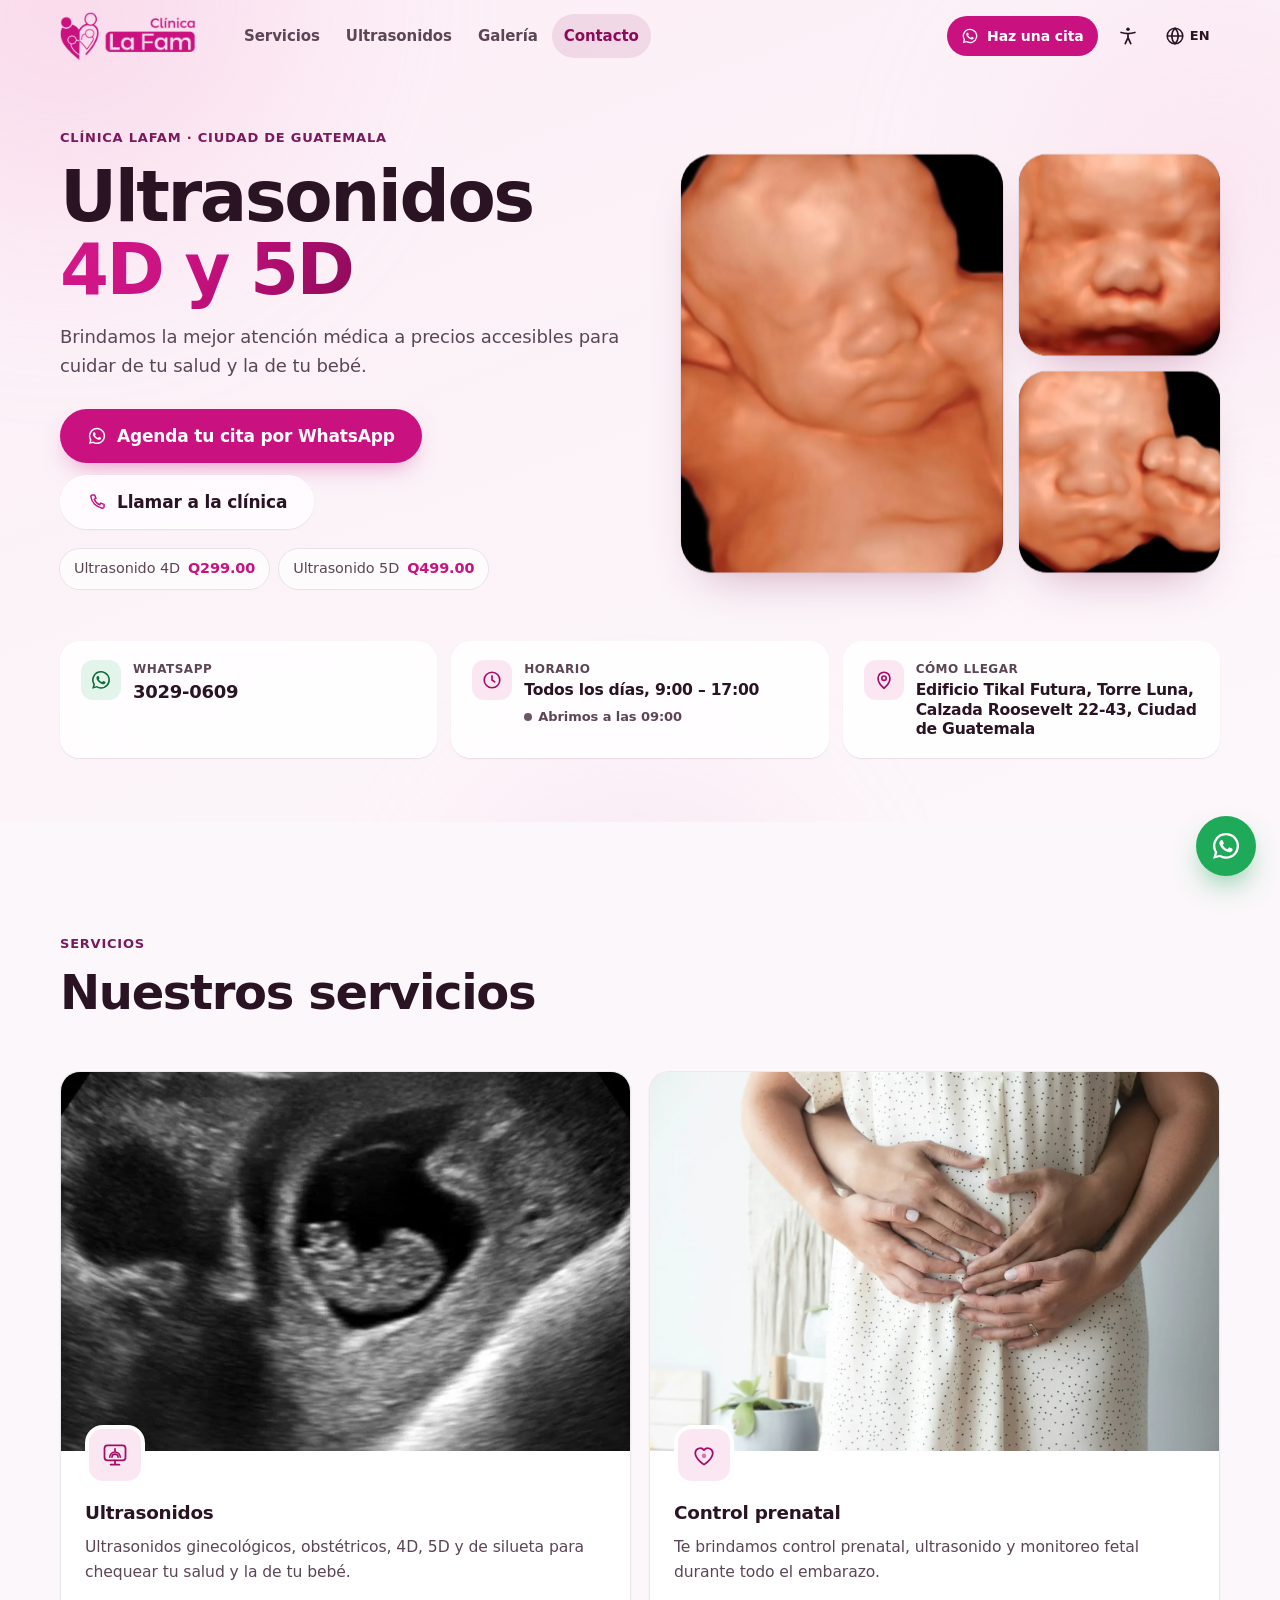
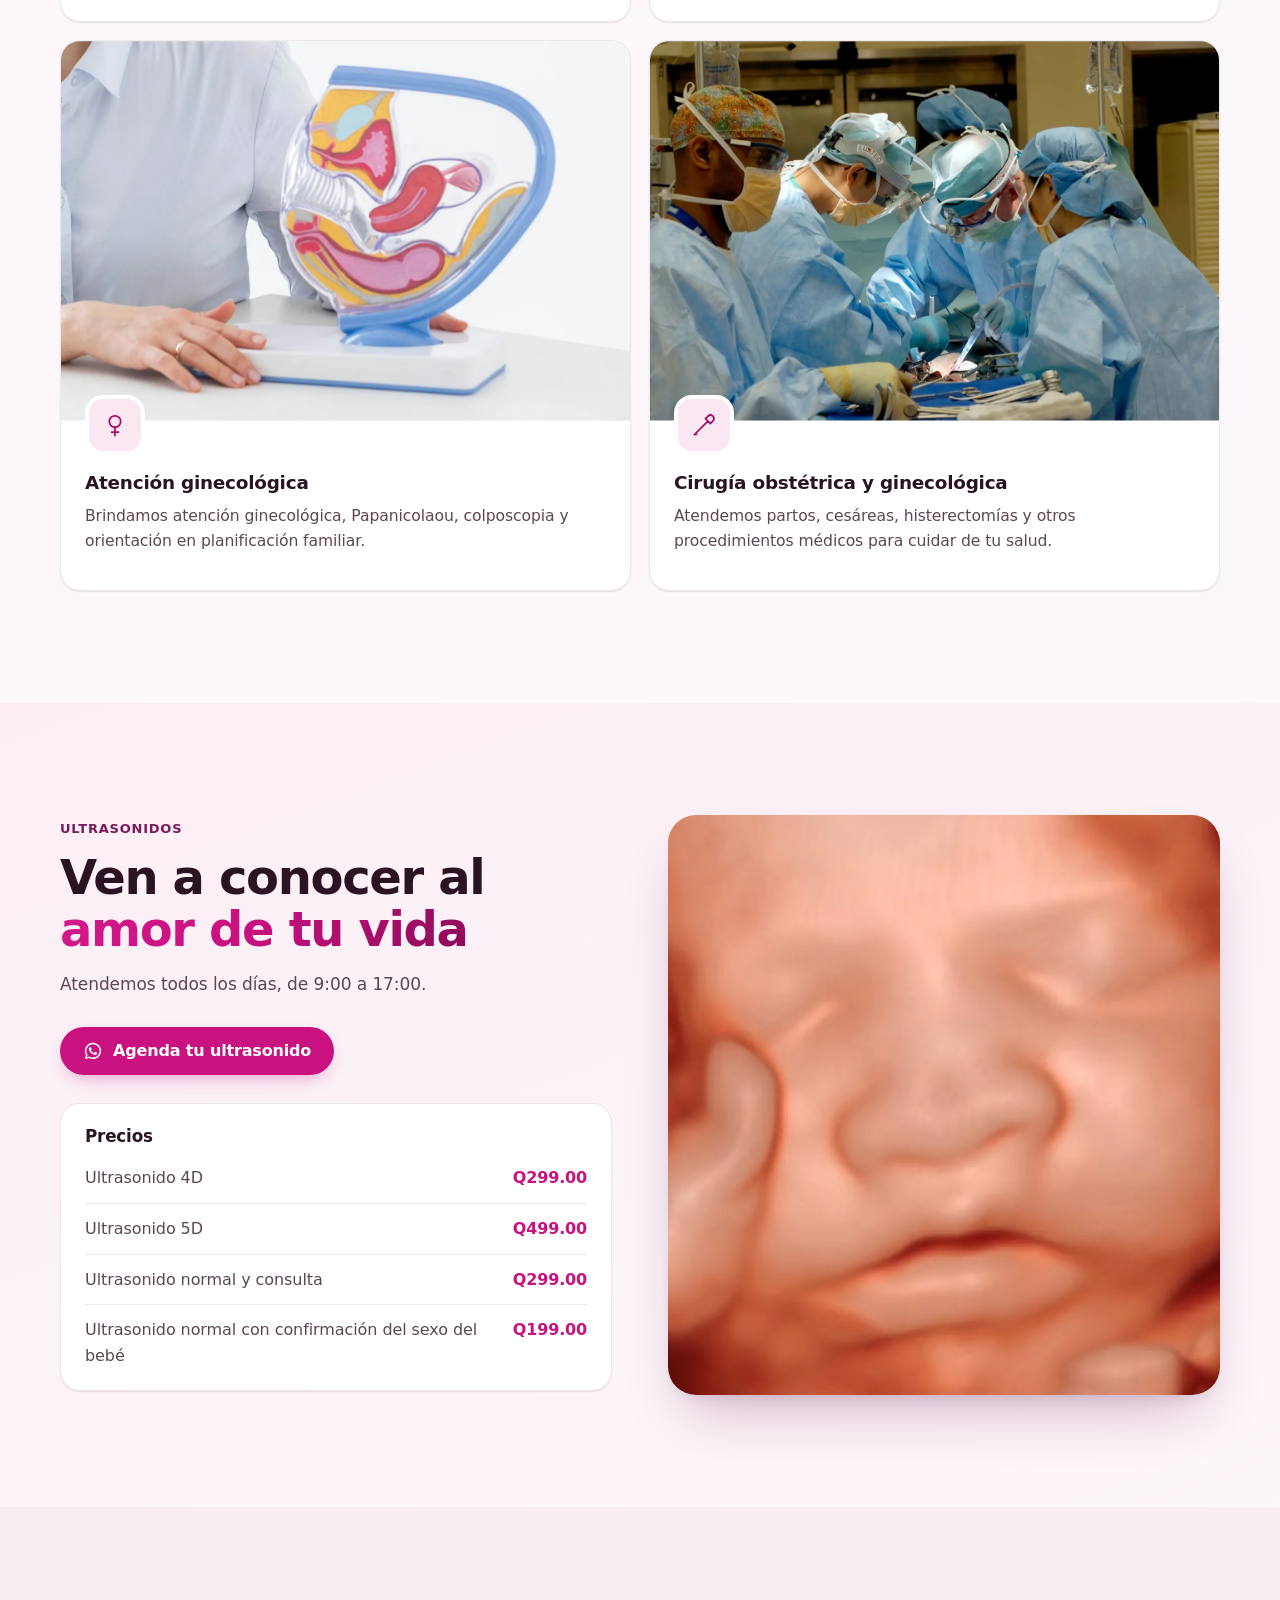
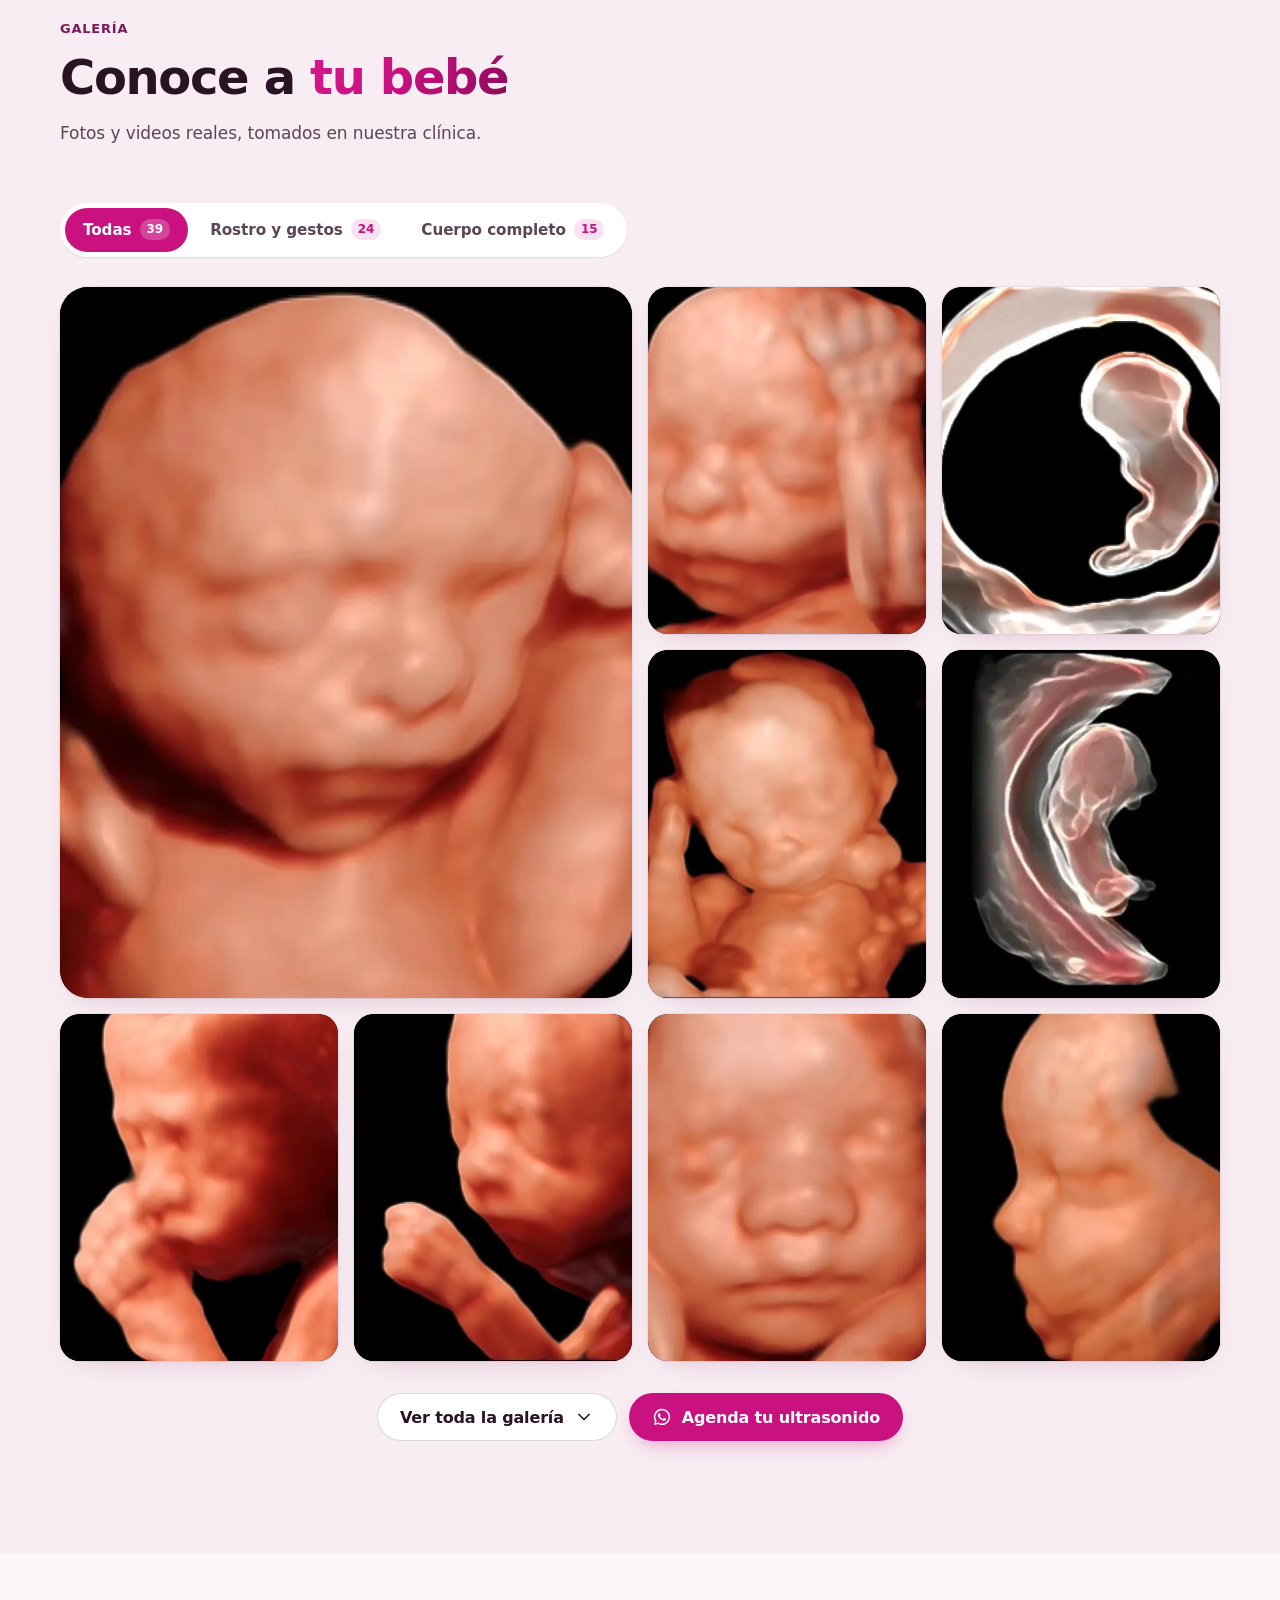
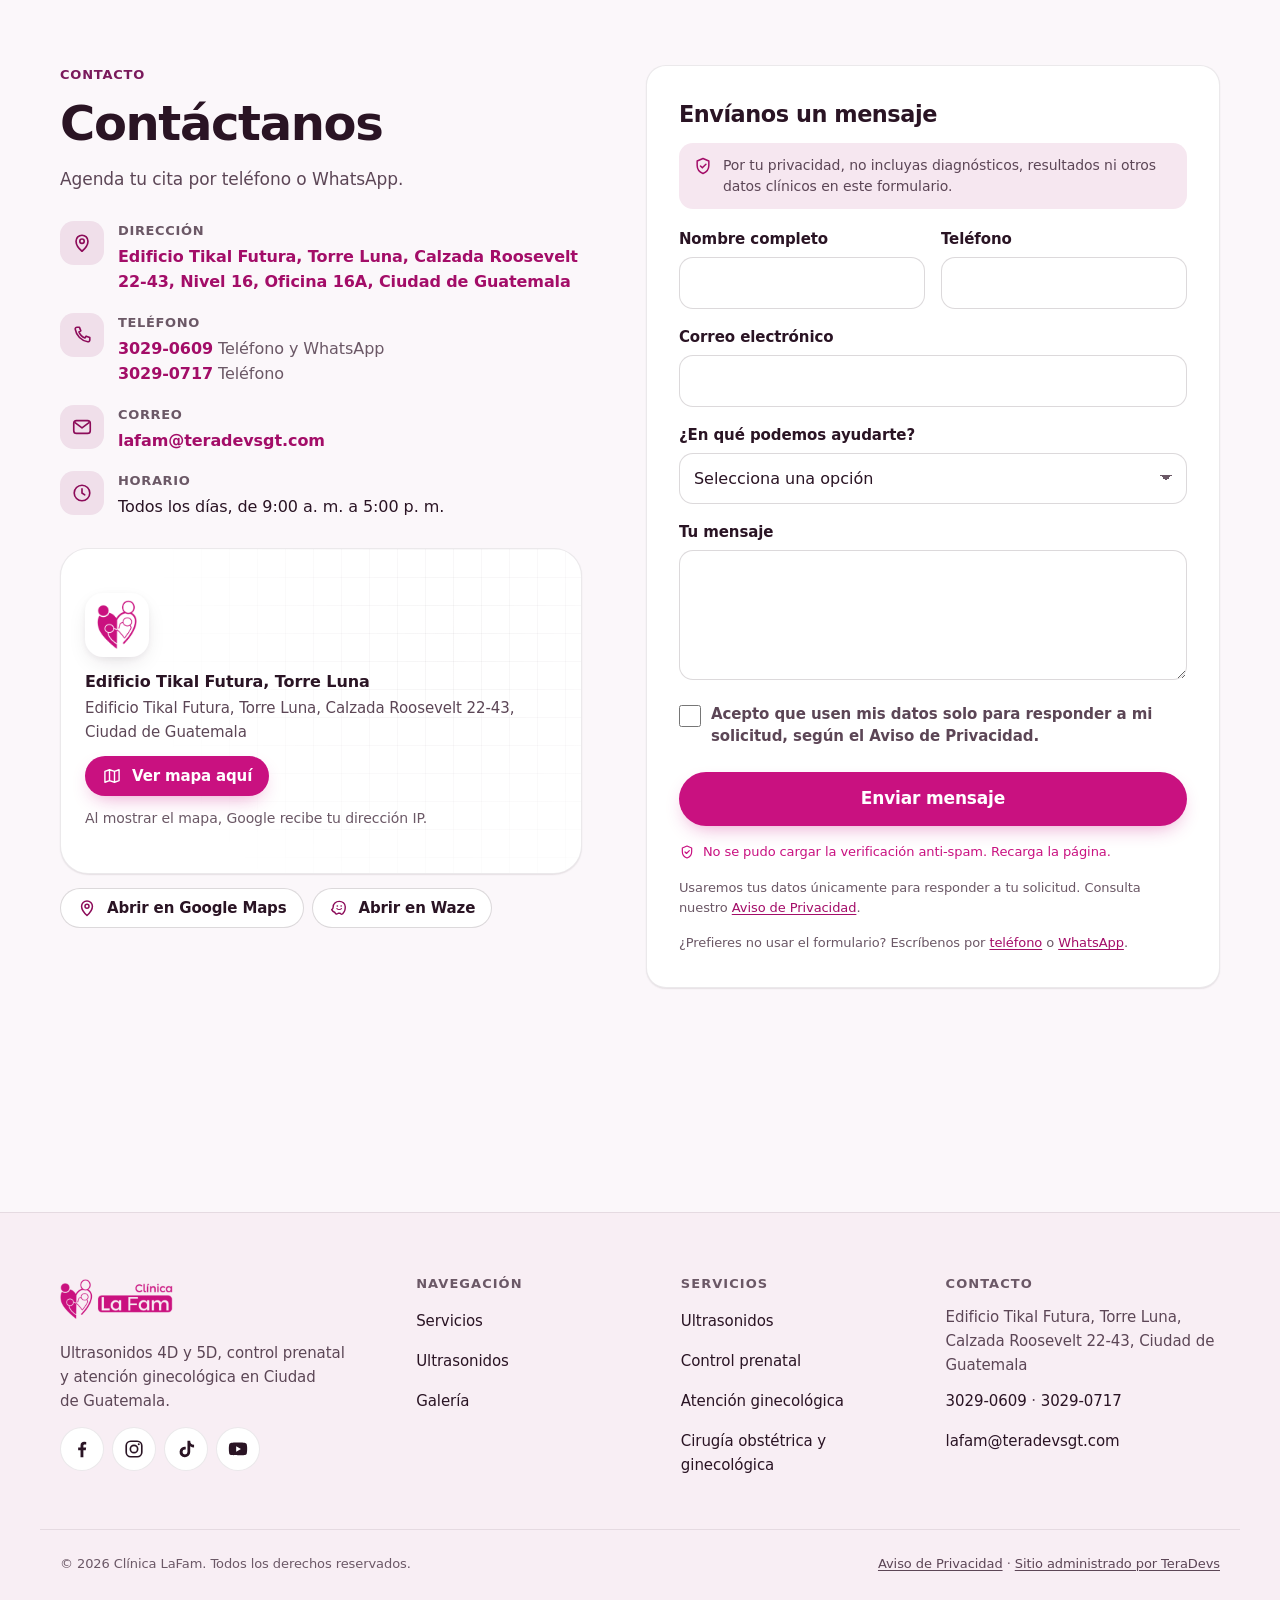
==== commit fe65192b: "Preview: prices on the first screen Co-Authored-By: Claude Opus 5.5 <noreply@anthropic.com> Claude-S" ====
--- a/index.html
+++ b/index.html
@@ -59,6 +59,7 @@
     "closes": "17:00"
   },
   "currenciesAccepted": "GTQ",
+  "priceRange": "Q199 – Q499",
   "medicalSpecialty": ["Obstetric", "Gynecologic"],
   "availableService": [{"@type":"MedicalProcedure","name":"Ultrasonidos","description":"Ultrasonidos ginecológicos, obstétricos, 4D, 5D y de silueta para chequear tu salud y la de tu bebé."},{"@type":"MedicalProcedure","name":"Control prenatal","description":"Te brindamos control prenatal, ultrasonido y monitoreo fetal durante todo el embarazo."},{"@type":"MedicalProcedure","name":"Atención ginecológica","description":"Brindamos atención ginecológica, Papanicolaou, colposcopia y orientación en planificación familiar."},{"@type":"MedicalProcedure","name":"Cirugía obstétrica y ginecológica","description":"Atendemos partos, cesáreas, histerectomías y otros procedimientos médicos para cuidar de tu salud."}],
   "sameAs": ["https://www.facebook.com/profile.php?id=100064603333488","https://www.instagram.com/clinica.lafam/"]
@@ -207,6 +208,7 @@
           <a class="btn btn-emergency btn-lg" data-wa="" href="https://wa.me/50230290609?text=Hola%2C%20quisiera%20agendar%20una%20cita%20en%20Cl%C3%ADnica%20LaFam." target="_blank" rel="noopener noreferrer"><svg aria-hidden="true"><use href="#i-wa"/></svg><span data-i18n="hero.cta2">Agenda tu cita por WhatsApp</span></a>
           <a class="btn btn-glass btn-lg btn-call" href="tel:+50230290609"><svg aria-hidden="true"><use href="#i-phone"/></svg><span data-i18n="hero.cta1">Llamar a la clínica</span></a>
         </div>
+        <ul class="hero-prices"><li><a href="#ultrasonidos"><span data-i18n="mfeat1.title">Ultrasonido 4D</span> <strong data-i18n="mfeat1.desc">Q299.00</strong></a></li><li><a href="#ultrasonidos"><span data-i18n="mfeat2.title">Ultrasonido 5D</span> <strong data-i18n="mfeat2.desc">Q499.00</strong></a></li></ul>
       </div>
       <div class="hero-art" data-parallax>
           <figure class="hero-photo p1"><img class="hero-img" src="assets/img/site/hero-1.webp" srcset="assets/img/site/hero-1.webp 960w" sizes="(max-width: 900px) 60vw, 300px" width="960" height="1156" alt="Ultrasonido 4D: bebé con la mano en la mejilla" data-i18n-attr="alt:media.hero1.alt" fetchpriority="high" decoding="async"></figure>
--- a/assets/main.css
+++ b/assets/main.css
@@ -1069,3 +1069,13 @@
 /* Hero: give the bento room beside the headline. */
 @media (min-width: 900px) { .hero-grid { grid-template-columns: 1.05fr 1fr; gap: 56px; } }
 @media (hover: hover) { .hero-photo img { transition: transform 600ms var(--ease-out, cubic-bezier(.2, .8, .2, 1)); } .hero-photo:hover img { transform: scale(1.03); } }
+
+/* First-screen fact: the 4D and 5D prices, quiet, under the buttons. */
+.hero-prices { list-style: none; display: flex; flex-wrap: wrap; gap: 8px 10px; margin: 20px 0 0; padding: 0; }
+.hero-prices a { display: inline-flex; align-items: baseline; gap: 8px; min-height: 40px; align-items: center; padding: 0 14px; border-radius: 999px; font-size: .9rem; color: var(--text-2); text-decoration: none; background: color-mix(in srgb, var(--surface, #fff) 70%, transparent); box-shadow: 0 0 0 1px rgba(42, 10, 30, .08); transition: background-color 200ms ease, transform 100ms ease-out; }
+.hero-prices a:hover { background: var(--surface, #fff); }
+.hero-prices a:active { transform: scale(.97); }
+.hero-prices strong { color: var(--accent); font-weight: 700; font-variant-numeric: tabular-nums; }
+@media (max-width: 559px) { .hero-prices { gap: 6px; } .hero-prices a { font-size: .78rem; padding: 0 11px; gap: 6px; white-space: nowrap; } }
+@media (max-width: 399px) { .gal-tab { padding: 0 8px; font-size: .8rem; } .gal-filter { gap: 2px; padding: 4px; } }
+@media (max-width: 359px) { .hero-ctas .btn { font-size: .95rem; padding-inline: 16px; white-space: normal; } }
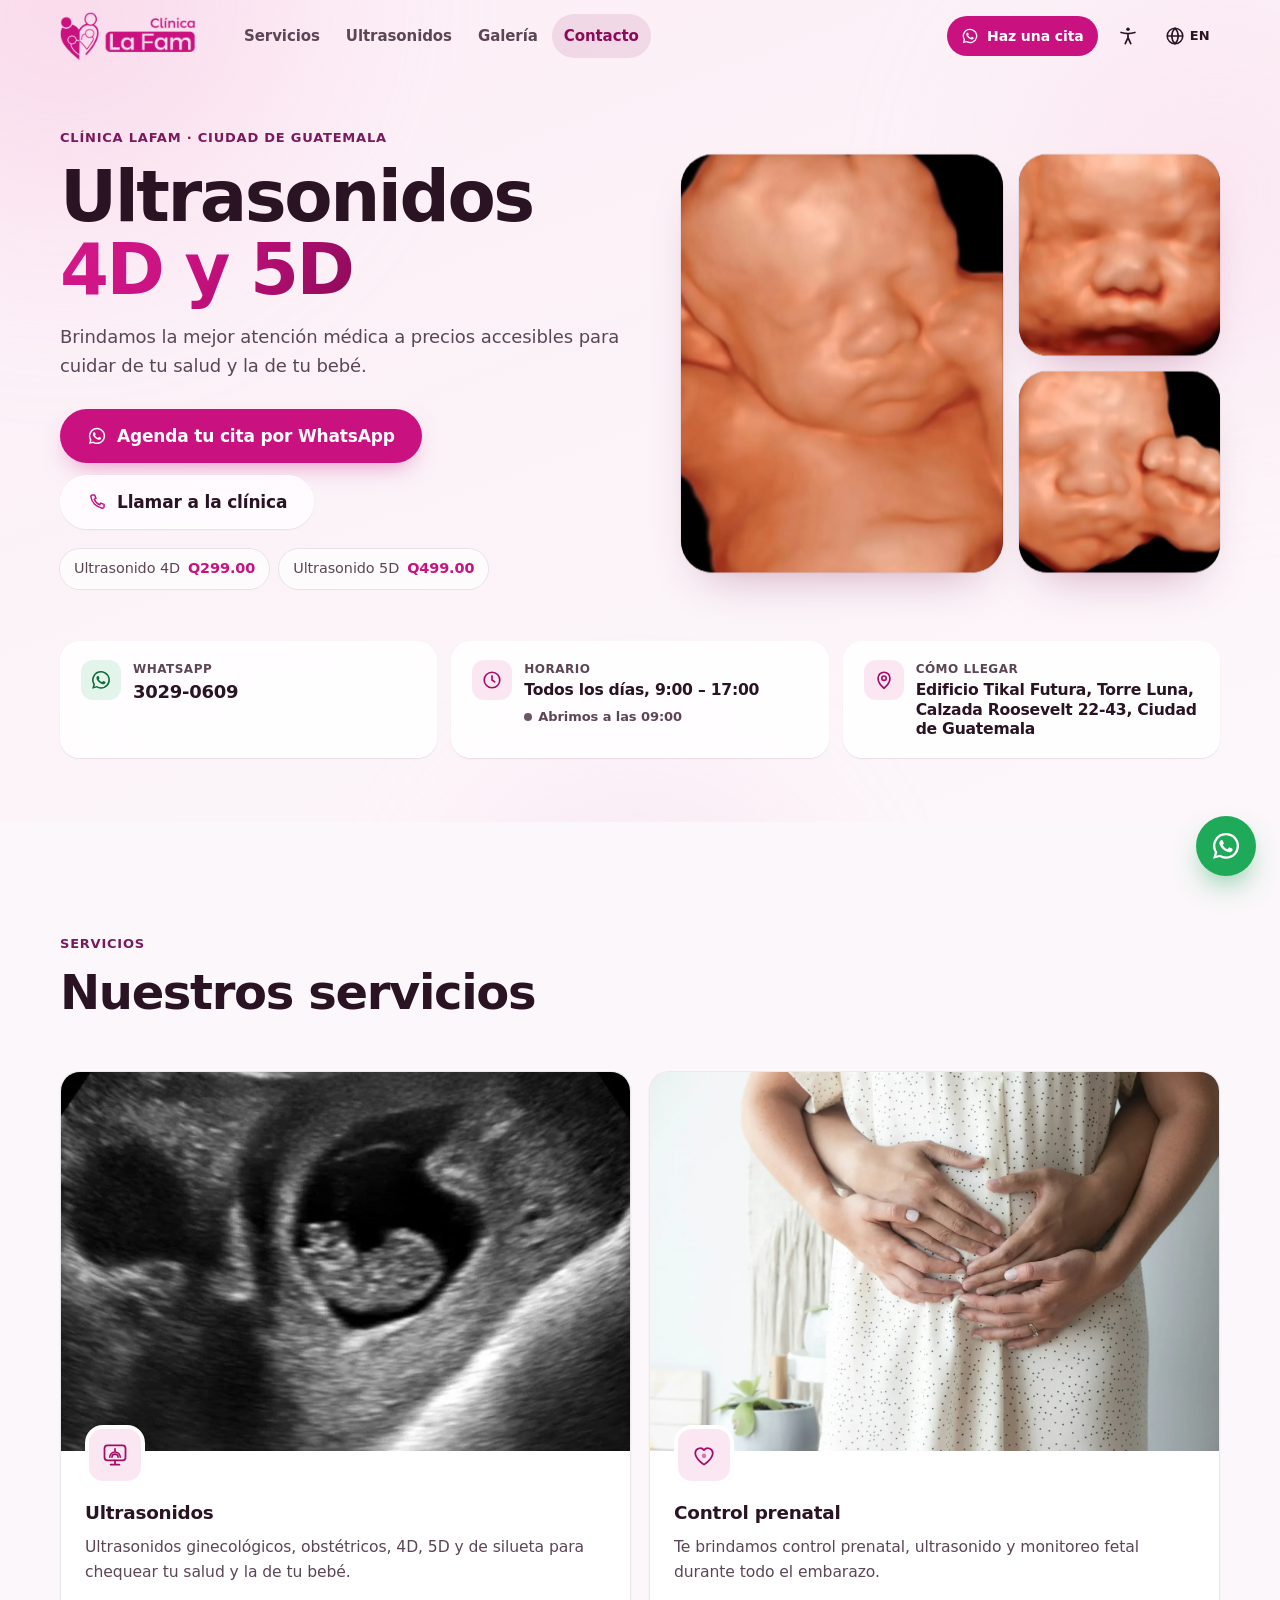
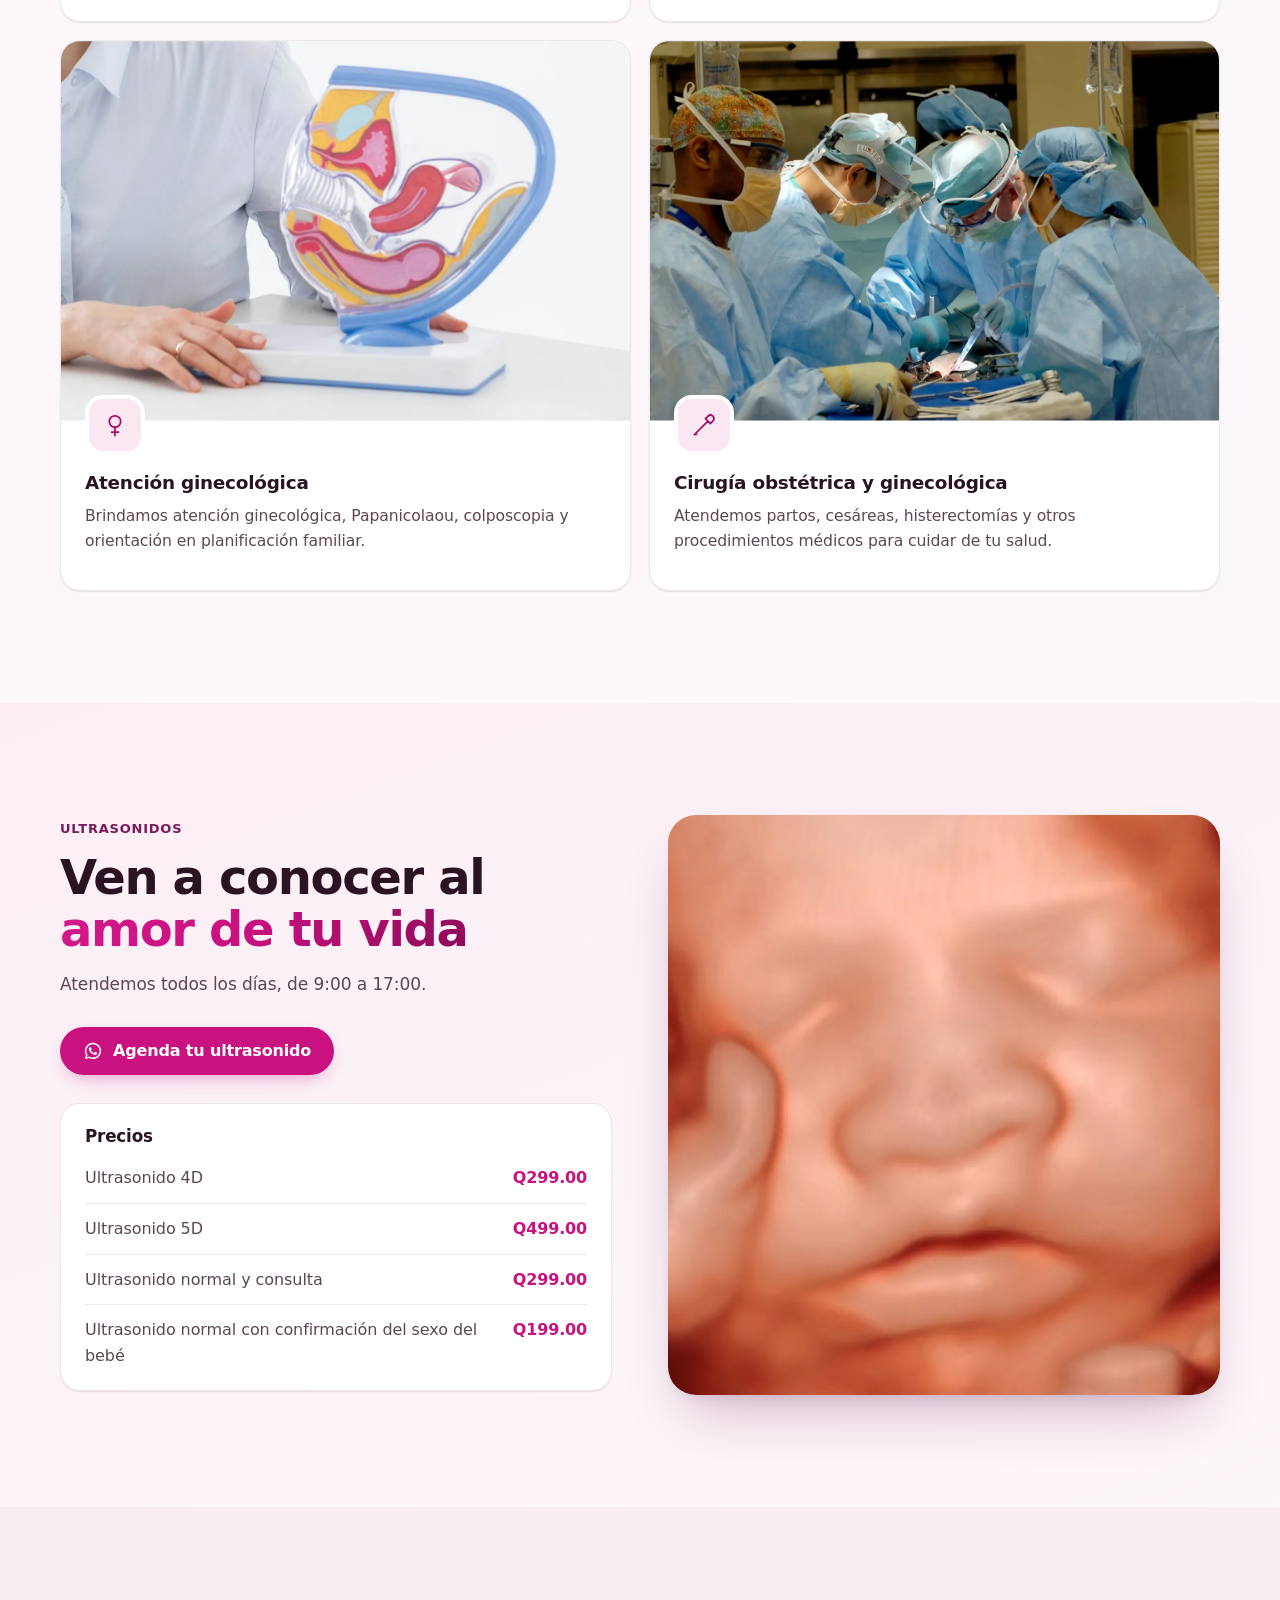
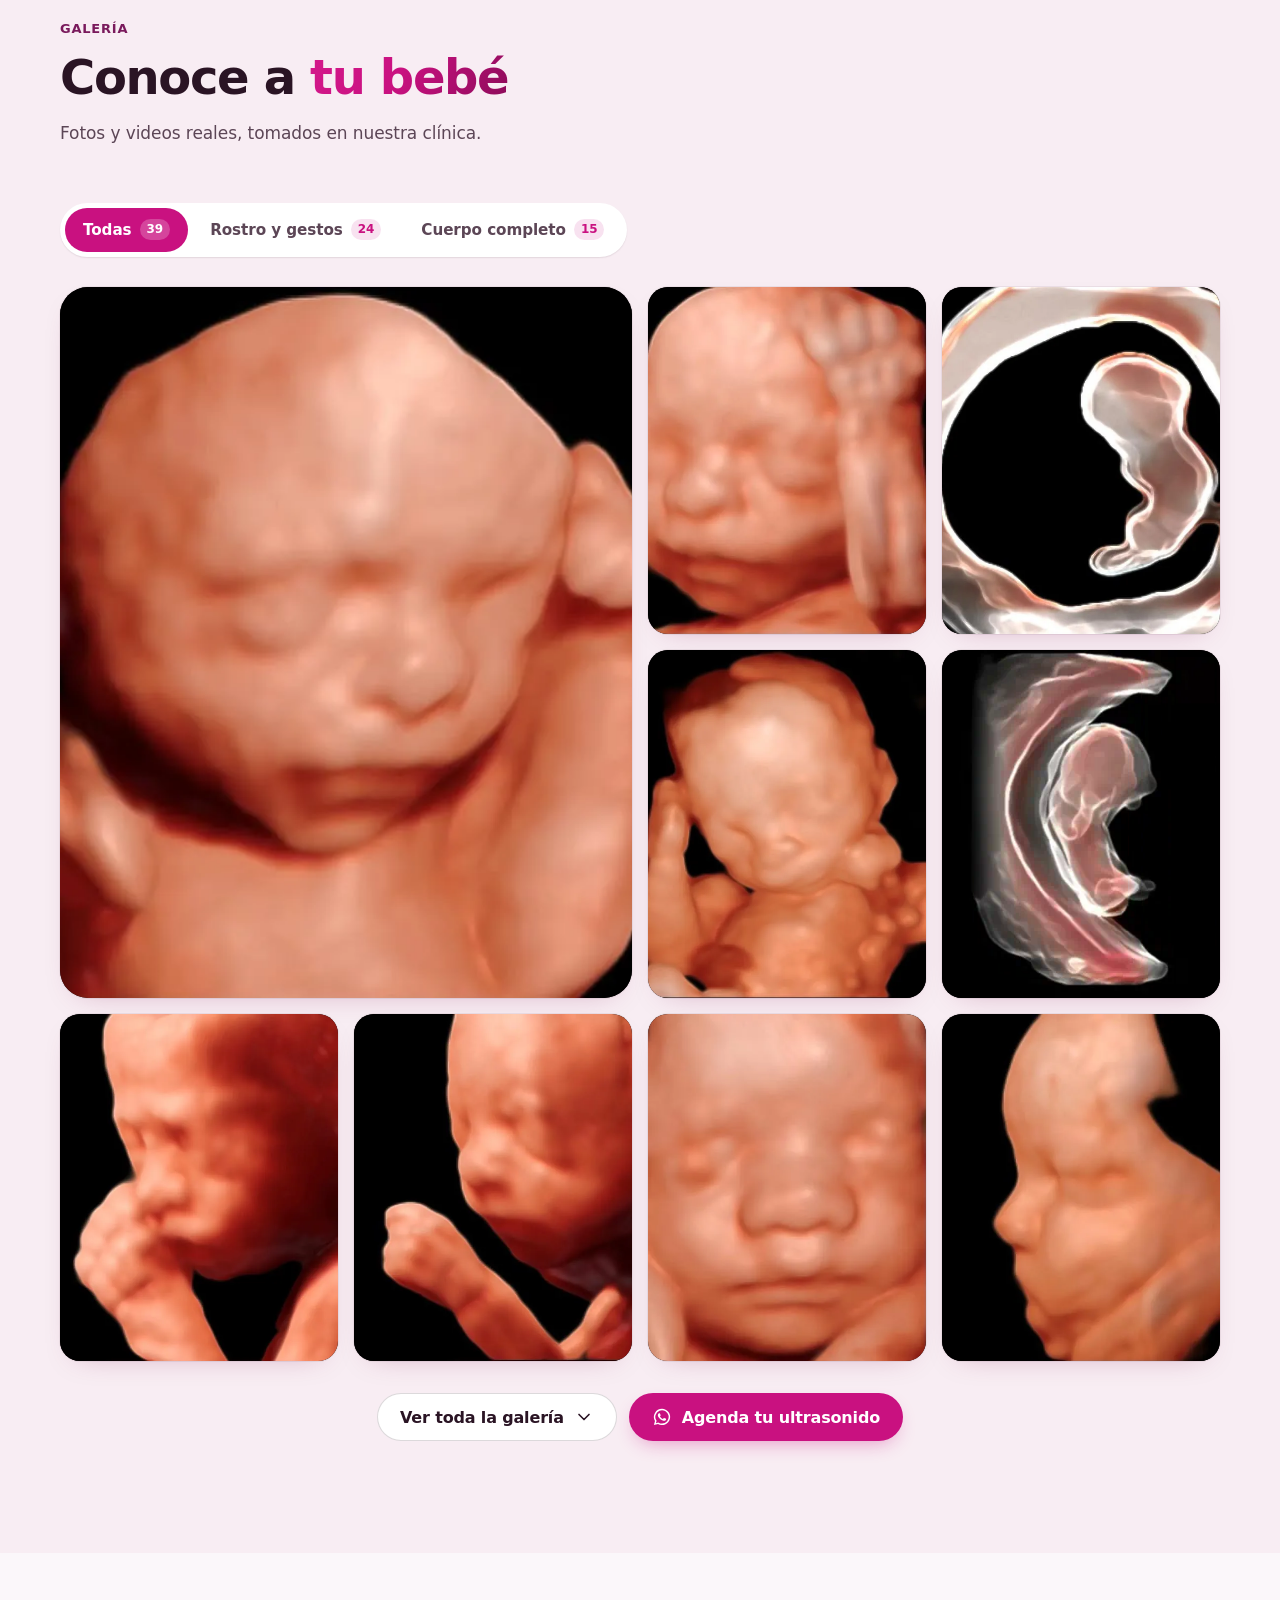
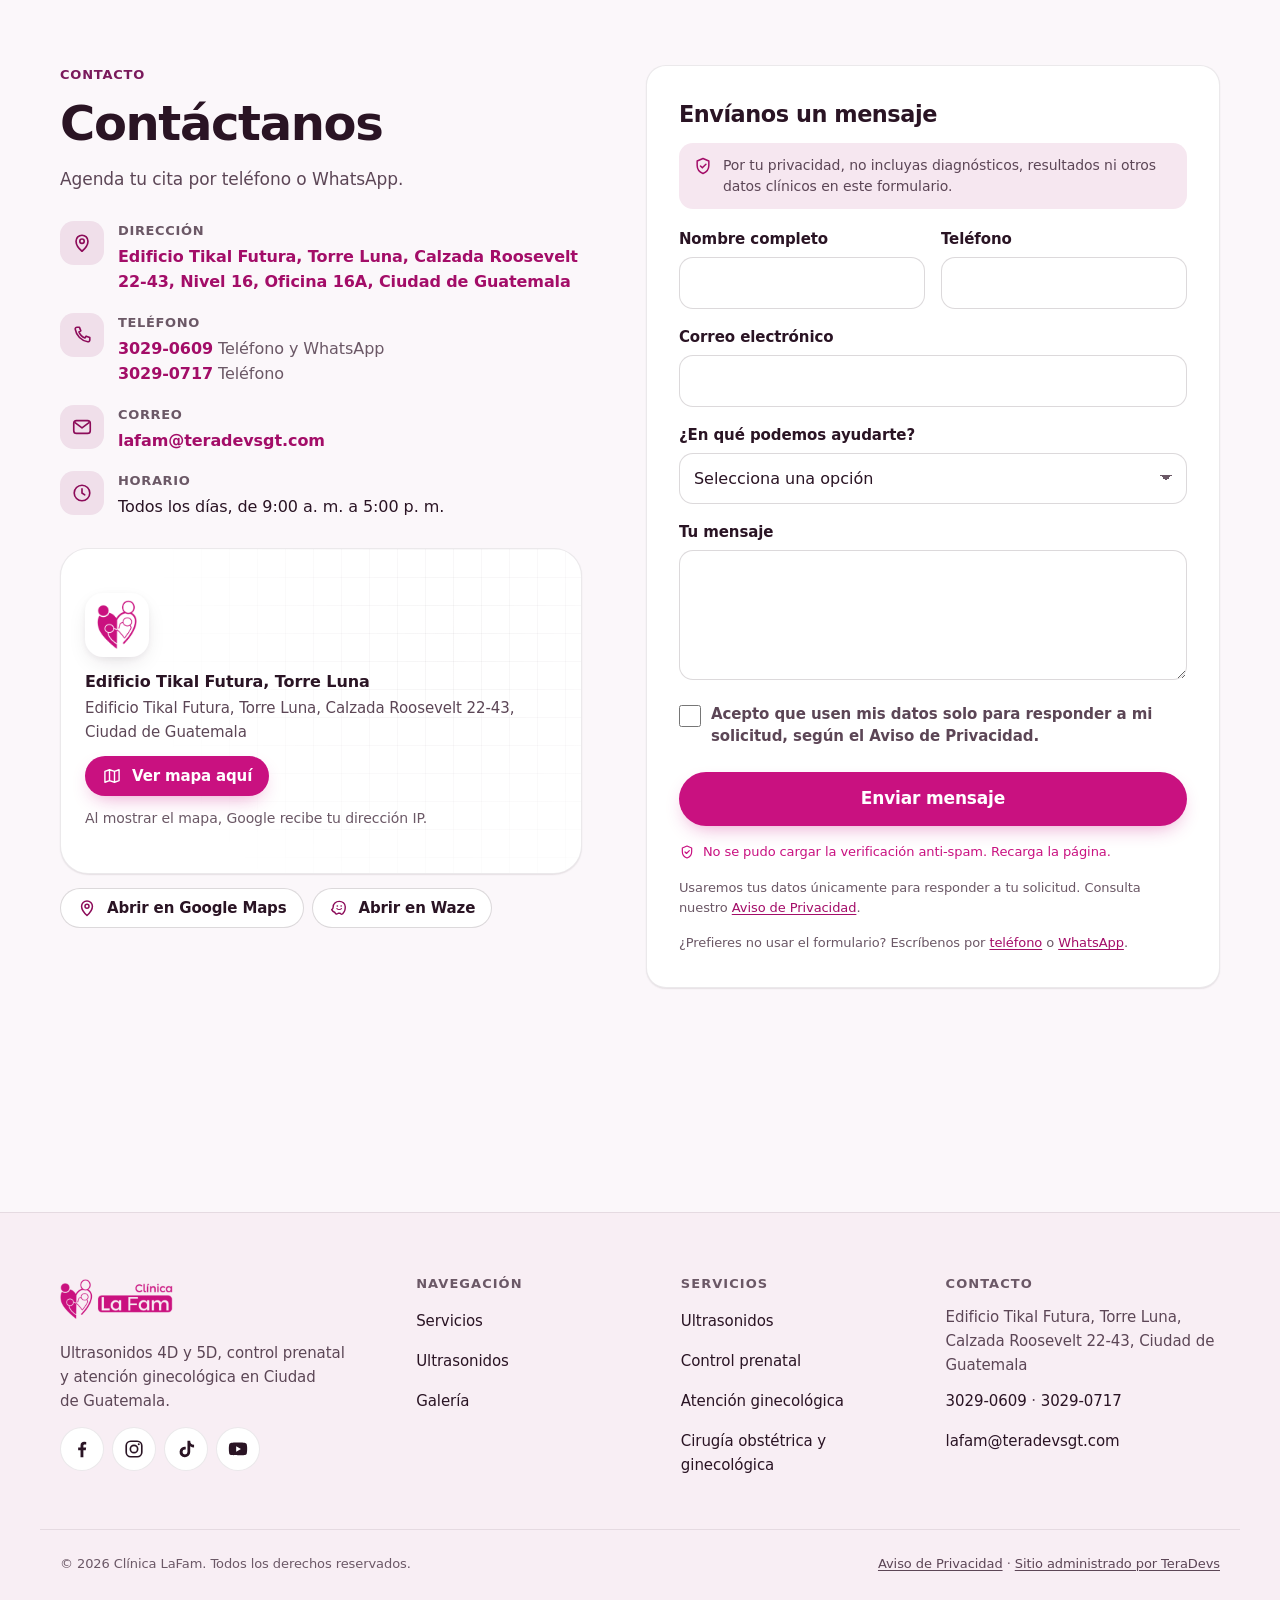
==== commit 4ac7b942: "Preview: clips always loop" ====
--- a/index.html
+++ b/index.html
@@ -30,8 +30,8 @@
 <link rel="apple-touch-icon" href="assets/apple-touch-icon.png">
 <link rel="manifest" href="site.webmanifest">
 
-<script src="assets/a11y-boot.js?v=19"></script>
-<link rel="stylesheet" href="assets/main.css?v=19">
+<script src="assets/a11y-boot.js?v=20"></script>
+<link rel="stylesheet" href="assets/main.css?v=20">
 
 <script type="application/ld+json">
 {
@@ -284,7 +284,7 @@
         <button type="button" class="gal-item gal-photo" data-index="1" data-cat="face" data-path="assets/img/site/g01.webp"><img class="gal-img" src="assets/img/site/g01.webp" srcset="assets/img/site/g01.webp 571w" sizes="(max-width: 719px) 46vw, (max-width: 1099px) 31vw, 280px" width="571" height="575" alt="Ultrasonido 4D: mano levantada junto al rostro" data-i18n-attr="alt:media.gallery2.alt" loading="lazy" decoding="async"></button>
         <button type="button" class="gal-item gal-photo" data-index="2" data-cat="body" data-path="assets/img/site/g02.webp"><img class="gal-img" src="assets/img/site/g02.webp" srcset="assets/img/site/g02.webp 688w" sizes="(max-width: 719px) 46vw, (max-width: 1099px) 31vw, 280px" width="688" height="652" alt="Ultrasonido 5D de silueta: embrión temprano dentro del saco" data-i18n-attr="alt:media.gallery3.alt" loading="lazy" decoding="async"></button>
         <button type="button" class="gal-item gal-photo" data-index="3" data-cat="face" data-path="assets/img/site/g03.webp"><img class="gal-img" src="assets/img/site/g03.webp" srcset="assets/img/site/g03.webp 639w" sizes="(max-width: 719px) 46vw, (max-width: 1099px) 31vw, 280px" width="639" height="687" alt="Ultrasonido 4D: parte superior del cuerpo con una mano junto a la cabeza" data-i18n-attr="alt:media.gallery4.alt" loading="lazy" decoding="async"></button>
-        <button type="button" class="gal-item gal-anim" data-cat="body" data-path="assets/media/v1-embrion-5d-luz-giro.webp"><img class="gal-img" src="assets/media/v1-embrion-5d-luz-giro-poster.webp" data-anim="assets/media/v1-embrion-5d-luz-giro.webp" width="416" height="416" alt="Video de ultrasonido 5D de luz: embrión girando en su saco" data-i18n-alt-es="Video de ultrasonido 5D de luz: embrión girando en su saco" data-i18n-alt-en="5D light ultrasound video: embryo turning in its sac" loading="lazy" decoding="async"></button>
+        <button type="button" class="gal-item gal-anim" data-cat="body" data-path="assets/media/v1-embrion-5d-luz-giro.webp"><img class="gal-img" src="assets/media/v1-embrion-5d-luz-giro.webp" data-anim="assets/media/v1-embrion-5d-luz-giro.webp" data-still="assets/media/v1-embrion-5d-luz-giro-poster.webp" width="416" height="416" alt="Video de ultrasonido 5D de luz: embrión girando en su saco" data-i18n-alt-es="Video de ultrasonido 5D de luz: embrión girando en su saco" data-i18n-alt-en="5D light ultrasound video: embryo turning in its sac" loading="lazy" decoding="async"></button>
         <button type="button" class="gal-item gal-photo" data-index="4" data-cat="face" data-path="assets/img/site/g04.webp"><img class="gal-img" src="assets/img/site/g04.webp" srcset="assets/img/site/g04.webp 612w" sizes="(max-width: 719px) 46vw, (max-width: 1099px) 31vw, 280px" width="612" height="658" alt="Ultrasonido 4D: de perfil chupándose el dedo" data-i18n-attr="alt:media.gallery5.alt" loading="lazy" decoding="async"></button>
         <button type="button" class="gal-item gal-photo" data-index="5" data-cat="face" data-path="assets/img/site/g06.webp"><img class="gal-img" src="assets/img/site/g06.webp" srcset="assets/img/site/g06.webp 539w" sizes="(max-width: 719px) 46vw, (max-width: 1099px) 31vw, 280px" width="539" height="644" alt="Ultrasonido 4D: de perfil con el puño al frente" data-i18n-attr="alt:media.gallery6.alt" loading="lazy" decoding="async"></button>
         <button type="button" class="gal-item gal-photo" data-index="6" data-cat="face" data-path="assets/img/site/g07.webp"><img class="gal-img" src="assets/img/site/g07.webp" srcset="assets/img/site/g07.webp 405w" sizes="(max-width: 719px) 46vw, (max-width: 1099px) 31vw, 280px" width="405" height="563" alt="Ultrasonido 4D: rostro dormido, de frente" data-i18n-attr="alt:media.gallery7.alt" loading="lazy" decoding="async"></button>
@@ -297,7 +297,7 @@
         <button type="button" class="gal-item gal-photo" data-index="13" data-cat="face" data-path="assets/img/site/g15.webp"><img class="gal-img" src="assets/img/site/g15.webp" srcset="assets/img/site/g15.webp 499w" sizes="(max-width: 719px) 46vw, (max-width: 1099px) 31vw, 280px" width="499" height="609" alt="Ultrasonido 4D: rostro tranquilo" data-i18n-attr="alt:media.gallery14.alt" loading="lazy" decoding="async"></button>
         <button type="button" class="gal-item gal-photo" data-index="14" data-cat="face" data-path="assets/img/site/g16.webp"><img class="gal-img" src="assets/img/site/g16.webp" srcset="assets/img/site/g16.webp 456w" sizes="(max-width: 719px) 46vw, (max-width: 1099px) 31vw, 280px" width="456" height="674" alt="Ultrasonido 4D: de perfil con el pulgar en la barbilla" data-i18n-attr="alt:media.gallery15.alt" loading="lazy" decoding="async"></button>
         <button type="button" class="gal-item gal-photo" data-index="15" data-cat="body" data-path="assets/img/site/g17.webp"><img class="gal-img" src="assets/img/site/g17.webp" srcset="assets/img/site/g17.webp 508w" sizes="(max-width: 719px) 46vw, (max-width: 1099px) 31vw, 280px" width="508" height="717" alt="Ultrasonido 5D de luz: embrión de cuerpo completo" data-i18n-attr="alt:media.gallery16.alt" loading="lazy" decoding="async"></button>
-        <button type="button" class="gal-item gal-anim" data-cat="face" data-path="assets/media/v3-rostro-sereno.webp"><img class="gal-img" src="assets/media/v3-rostro-sereno-poster.webp" data-anim="assets/media/v3-rostro-sereno.webp" width="416" height="544" alt="Video de ultrasonido 4D: rostro sereno del bebé" data-i18n-alt-es="Video de ultrasonido 4D: rostro sereno del bebé" data-i18n-alt-en="4D ultrasound video: the baby’s calm face" loading="lazy" decoding="async"></button>
+        <button type="button" class="gal-item gal-anim" data-cat="face" data-path="assets/media/v3-rostro-sereno.webp"><img class="gal-img" src="assets/media/v3-rostro-sereno.webp" data-anim="assets/media/v3-rostro-sereno.webp" data-still="assets/media/v3-rostro-sereno-poster.webp" width="416" height="544" alt="Video de ultrasonido 4D: rostro sereno del bebé" data-i18n-alt-es="Video de ultrasonido 4D: rostro sereno del bebé" data-i18n-alt-en="4D ultrasound video: the baby’s calm face" loading="lazy" decoding="async"></button>
         <button type="button" class="gal-item gal-photo" data-index="16" data-cat="face" data-path="assets/img/site/g18.webp"><img class="gal-img" src="assets/img/site/g18.webp" srcset="assets/img/site/g18.webp 505w" sizes="(max-width: 719px) 46vw, (max-width: 1099px) 31vw, 280px" width="505" height="442" alt="Ultrasonido 4D: puño junto al rostro, dormido" data-i18n-attr="alt:media.gallery17.alt" loading="lazy" decoding="async"></button>
         <button type="button" class="gal-item gal-photo" data-index="17" data-cat="body" data-path="assets/img/site/g19.webp"><img class="gal-img" src="assets/img/site/g19.webp" srcset="assets/img/site/g19.webp 667w" sizes="(max-width: 719px) 46vw, (max-width: 1099px) 31vw, 280px" width="667" height="668" alt="Ultrasonido 4D: bebé completo acurrucado" data-i18n-attr="alt:media.gallery18.alt" loading="lazy" decoding="async"></button>
         <button type="button" class="gal-item gal-photo" data-index="18" data-cat="face" data-path="assets/img/site/g20.webp"><img class="gal-img" src="assets/img/site/g20.webp" srcset="assets/img/site/g20.webp 627w" sizes="(max-width: 719px) 46vw, (max-width: 1099px) 31vw, 280px" width="627" height="676" alt="Ultrasonido 4D: mano cerca del rostro y labios entreabiertos" data-i18n-attr="alt:media.gallery19.alt" loading="lazy" decoding="async"></button>
@@ -310,7 +310,7 @@
         <button type="button" class="gal-item gal-photo" data-index="25" data-cat="face" data-path="assets/img/site/g26.webp"><img class="gal-img" src="assets/img/site/g26.webp" srcset="assets/img/site/g26.webp 427w" sizes="(max-width: 719px) 46vw, (max-width: 1099px) 31vw, 280px" width="427" height="576" alt="Ultrasonido 4D: rostro de frente" data-i18n-attr="alt:media.gallery26.alt" loading="lazy" decoding="async"></button>
         <button type="button" class="gal-item gal-photo" data-index="26" data-cat="body" data-path="assets/img/site/g27.webp"><img class="gal-img" src="assets/img/site/g27.webp" srcset="assets/img/site/g27.webp 550w" sizes="(max-width: 719px) 46vw, (max-width: 1099px) 31vw, 280px" width="550" height="636" alt="Ultrasonido 5D de luz: embrión de cuerpo completo (rosa)" data-i18n-attr="alt:media.gallery27.alt" loading="lazy" decoding="async"></button>
         <button type="button" class="gal-item gal-photo" data-index="27" data-cat="face" data-path="assets/img/site/g28.webp"><img class="gal-img" src="assets/img/site/g28.webp" srcset="assets/img/site/g28.webp 568w" sizes="(max-width: 719px) 46vw, (max-width: 1099px) 31vw, 280px" width="568" height="646" alt="Ultrasonido 4D: mano sobre la cabeza" data-i18n-attr="alt:media.gallery28.alt" loading="lazy" decoding="async"></button>
-        <button type="button" class="gal-item gal-anim" data-cat="body" data-path="assets/media/v2-embrion-5d-luz.webp"><img class="gal-img" src="assets/media/v2-embrion-5d-luz-poster.webp" data-anim="assets/media/v2-embrion-5d-luz.webp" width="368" height="416" alt="Video de ultrasonido 5D de luz: embrión con la luz recorriéndolo" data-i18n-alt-es="Video de ultrasonido 5D de luz: embrión con la luz recorriéndolo" data-i18n-alt-en="5D light ultrasound video: embryo with light sweeping across" loading="lazy" decoding="async"></button>
+        <button type="button" class="gal-item gal-anim" data-cat="body" data-path="assets/media/v2-embrion-5d-luz.webp"><img class="gal-img" src="assets/media/v2-embrion-5d-luz.webp" data-anim="assets/media/v2-embrion-5d-luz.webp" data-still="assets/media/v2-embrion-5d-luz-poster.webp" width="368" height="416" alt="Video de ultrasonido 5D de luz: embrión con la luz recorriéndolo" data-i18n-alt-es="Video de ultrasonido 5D de luz: embrión con la luz recorriéndolo" data-i18n-alt-en="5D light ultrasound video: embryo with light sweeping across" loading="lazy" decoding="async"></button>
         <button type="button" class="gal-item gal-photo" data-index="28" data-cat="face" data-path="assets/img/site/g29.webp"><img class="gal-img" src="assets/img/site/g29.webp" srcset="assets/img/site/g29.webp 558w" sizes="(max-width: 719px) 46vw, (max-width: 1099px) 31vw, 280px" width="558" height="523" alt="Ultrasonido 4D: ambos puños arriba" data-i18n-attr="alt:media.gallery29.alt" loading="lazy" decoding="async"></button>
         <button type="button" class="gal-item gal-photo" data-index="29" data-cat="body" data-path="assets/img/site/g30.webp"><img class="gal-img" src="assets/img/site/g30.webp" srcset="assets/img/site/g30.webp 910w" sizes="(max-width: 719px) 46vw, (max-width: 1099px) 31vw, 280px" width="910" height="1132" alt="Ultrasonido 4D: feto acurrucado en el saco" data-i18n-attr="alt:media.gallery30.alt" loading="lazy" decoding="async"></button>
         <button type="button" class="gal-item gal-photo" data-index="30" data-cat="face" data-path="assets/img/site/g31.webp"><img class="gal-img" src="assets/img/site/g31.webp" srcset="assets/img/site/g31.webp 533w" sizes="(max-width: 719px) 46vw, (max-width: 1099px) 31vw, 280px" width="533" height="481" alt="Ultrasonido 4D: rostro ligeramente de lado" data-i18n-attr="alt:media.gallery31.alt" loading="lazy" decoding="async"></button>
@@ -513,7 +513,7 @@
 </dialog>
 
 <script type="application/json" id="siteContent">{"v":1,"i18n":{"es":{"media.service1.alt":"Ultrasonido normal","media.service2.alt":"Control prenatal","media.service3.alt":"Ginecología y obstetricia","media.service4.alt":"Cirugías de obstetricia y ginecología","media.proj1.card.alt":"Ultrasonido 4D","media.proj2.card.alt":"Ultrasonido 5D","media.proj3.card.alt":"Ultrasonido 5D de luz","media.proj4.card.alt":"Ultrasonido 5D de silueta","media.gallery1.alt":"Ultrasonido 4D: mano junto a la cabeza y boca abierta","media.gallery2.alt":"Ultrasonido 4D: mano levantada junto al rostro","media.gallery3.alt":"Ultrasonido 5D de silueta: embrión temprano dentro del saco","media.gallery4.alt":"Ultrasonido 4D: parte superior del cuerpo con una mano junto a la cabeza","media.gallery5.alt":"Ultrasonido 4D: de perfil chupándose el dedo","media.gallery6.alt":"Ultrasonido 4D: de perfil con el puño al frente","media.gallery7.alt":"Ultrasonido 4D: rostro dormido, de frente","media.gallery8.alt":"Ultrasonido 4D: perfil","media.gallery9.alt":"Ultrasonido 5D de luz: embrión en el saco","media.gallery10.alt":"Ultrasonido 4D: cabeza y hombros","media.gallery11.alt":"Ultrasonido 4D: mano en la mejilla","media.gallery12.alt":"Ultrasonido 4D: etapa temprana con brazos y piernas","media.gallery13.alt":"Ultrasonido 5D a color: bebé completo acurrucado en el saco","media.gallery14.alt":"Ultrasonido 4D: rostro tranquilo","media.gallery15.alt":"Ultrasonido 4D: de perfil con el pulgar en la barbilla","media.gallery16.alt":"Ultrasonido 5D de luz: embrión de cuerpo completo","media.gallery17.alt":"Ultrasonido 4D: puño junto al rostro, dormido","media.gallery18.alt":"Ultrasonido 4D: bebé completo acurrucado","media.gallery19.alt":"Ultrasonido 4D: mano cerca del rostro y labios entreabiertos","media.gallery20.alt":"Ultrasonido 4D: embrión temprano en tono rojo","media.gallery21.alt":"Ultrasonido 4D: puño y pie cerca del rostro","media.gallery22.alt":"Ultrasonido 4D: puño contra la mejilla","media.gallery23.alt":"Ultrasonido 5D de luz: embrión en el saco","media.gallery24.alt":"Ultrasonido 4D: mano a un lado de la cabeza","media.gallery25.alt":"Ultrasonido 5D de luz: embrión temprano con sus extremidades","media.gallery26.alt":"Ultrasonido 4D: rostro de frente","media.gallery27.alt":"Ultrasonido 5D de luz: embrión de cuerpo completo (rosa)","media.gallery28.alt":"Ultrasonido 4D: mano sobre la cabeza","media.gallery29.alt":"Ultrasonido 4D: ambos puños arriba","media.gallery30.alt":"Ultrasonido 4D: feto acurrucado en el saco","media.gallery31.alt":"Ultrasonido 4D: rostro ligeramente de lado","media.gallery32.alt":"Ultrasonido 5D de luz: embrión en un saco en forma de media luna","media.gallery33.alt":"Ultrasonido 4D: mano bajo la barbilla","media.gallery34.alt":"Ultrasonido 4D: rostro de frente con la boca entreabierta","media.gallery35.alt":"Ultrasonido 4D: embrión temprano dentro del saco","media.gallery36.alt":"Ultrasonido 4D: mano junto al rostro","media.hero1.alt":"Ultrasonido 4D: bebé con la mano en la mejilla","media.hero2.alt":"Ultrasonido 4D: rostro de frente con la boca entreabierta","media.hero3.alt":"Ultrasonido 4D: puño contra la mejilla","media.maternity.alt":"Ultrasonido 5D"},"en":{"media.service1.alt":"Standard ultrasound","media.service2.alt":"Prenatal check-up","media.service3.alt":"Gynecology and obstetrics","media.service4.alt":"Obstetric and gynecological surgery","media.proj1.card.alt":"4D ultrasound","media.proj2.card.alt":"5D ultrasound","media.proj3.card.alt":"5D light ultrasound","media.proj4.card.alt":"5D silhouette ultrasound","media.gallery1.alt":"4D ultrasound: hand by the head, mouth open","media.gallery2.alt":"4D ultrasound: hand raised beside the face","media.gallery3.alt":"5D silhouette ultrasound: early embryo inside the sac","media.gallery4.alt":"4D ultrasound: upper body with a hand by the head","media.gallery5.alt":"4D ultrasound: profile sucking the thumb","media.gallery6.alt":"4D ultrasound: profile with a fist forward","media.gallery7.alt":"4D ultrasound: sleeping face, front view","media.gallery8.alt":"4D ultrasound: profile silhouette","media.gallery9.alt":"5D light ultrasound: embryo in the sac","media.gallery10.alt":"4D ultrasound: head and shoulders","media.gallery11.alt":"4D ultrasound: hand on the cheek","media.gallery12.alt":"4D ultrasound: early stage with arms and legs","media.gallery13.alt":"5D colour ultrasound: whole baby curled in the sac","media.gallery14.alt":"4D ultrasound: calm round face","media.gallery15.alt":"4D ultrasound: profile with a thumb at the chin","media.gallery16.alt":"5D light ultrasound: full-body embryo","media.gallery17.alt":"4D ultrasound: fist at the face, sleeping","media.gallery18.alt":"4D ultrasound: whole baby curled up","media.gallery19.alt":"4D ultrasound: hand near the face, lips parted","media.gallery20.alt":"4D ultrasound: early embryo, red tone","media.gallery21.alt":"4D ultrasound: fist and foot near the face","media.gallery22.alt":"4D ultrasound: fist against the cheek","media.gallery23.alt":"5D light ultrasound: embryo in the sac","media.gallery24.alt":"4D ultrasound: hand at the side of the head","media.gallery25.alt":"5D light ultrasound: early embryo with limbs","media.gallery26.alt":"4D ultrasound: face, front view","media.gallery27.alt":"5D light ultrasound: full-body embryo (pink)","media.gallery28.alt":"4D ultrasound: hand over the head","media.gallery29.alt":"4D ultrasound: both fists up","media.gallery30.alt":"4D ultrasound: fetus curled in the sac","media.gallery31.alt":"4D ultrasound: face slightly turned","media.gallery32.alt":"5D light ultrasound: embryo in a crescent-shaped sac","media.gallery33.alt":"4D ultrasound: hand under the chin","media.gallery34.alt":"4D ultrasound: face front view, mouth slightly open","media.gallery35.alt":"4D ultrasound: early embryo inside the sac","media.gallery36.alt":"4D ultrasound: hand beside the face","media.hero1.alt":"4D ultrasound: baby with a hand on the cheek","media.hero2.alt":"4D ultrasound: face front view, mouth slightly open","media.hero3.alt":"4D ultrasound: fist against the cheek","media.maternity.alt":"5D ultrasound"}},"images":{"assets/img/site/ej-4d.webp":{"alt":{"es":"Ultrasonido 4D","en":"4D ultrasound"},"srcset":"assets/img/site/ej-4d.webp 1176w"},"assets/img/site/ej-5d.webp":{"alt":{"es":"Ultrasonido 5D","en":"5D ultrasound"},"srcset":"assets/img/site/ej-5d.webp 1176w"},"assets/img/site/us-2.webp":{"alt":{"es":"Ultrasonido 5D","en":"5D ultrasound"},"srcset":"assets/img/site/us-2.webp 1176w"},"assets/img/site/us-5.webp":{"alt":{"es":"Ultrasonido 5D","en":"5D ultrasound"},"srcset":"assets/img/site/us-5.webp 1176w"},"assets/img/site/us-8.webp":{"alt":{"es":"Ultrasonido 5D","en":"5D ultrasound"},"srcset":"assets/img/site/us-8.webp 1176w"},"assets/img/site/ej-5d-luz.webp":{"alt":{"es":"Ultrasonido 5D de luz","en":"5D light ultrasound"},"srcset":"assets/img/site/ej-5d-luz.webp 1176w"},"assets/img/site/ej-silueta.webp":{"alt":{"es":"Ultrasonido 5D de silueta","en":"5D silhouette ultrasound"},"srcset":"assets/img/site/ej-silueta.webp 1176w"},"assets/img/site/us-1.webp":{"alt":{"es":"Ultrasonido de silueta de un feto","en":"Silhouette ultrasound of a fetus"},"srcset":"assets/img/site/us-1.webp 1176w"},"assets/img/site/us-7.webp":{"alt":{"es":"Ultrasonido 5D de un embrión humano en etapa temprana de desarrollo","en":"5D ultrasound of an early-stage human embryo"},"srcset":"assets/img/site/us-7.webp 1176w"},"assets/img/site/g09.webp":{"alt":{"es":"Ultrasonido 4D: mano junto a la cabeza y boca abierta","en":"4D ultrasound: hand by the head, mouth open"},"srcset":"assets/img/site/g09.webp 701w"},"assets/img/site/g01.webp":{"alt":{"es":"Ultrasonido 4D: mano levantada junto al rostro","en":"4D ultrasound: hand raised beside the face"},"srcset":"assets/img/site/g01.webp 571w"},"assets/img/site/g02.webp":{"alt":{"es":"Ultrasonido 5D de silueta: embrión temprano dentro del saco","en":"5D silhouette ultrasound: early embryo inside the sac"},"srcset":"assets/img/site/g02.webp 688w"},"assets/img/site/g03.webp":{"alt":{"es":"Ultrasonido 4D: parte superior del cuerpo con una mano junto a la cabeza","en":"4D ultrasound: upper body with a hand by the head"},"srcset":"assets/img/site/g03.webp 639w"},"assets/img/site/g04.webp":{"alt":{"es":"Ultrasonido 4D: de perfil chupándose el dedo","en":"4D ultrasound: profile sucking the thumb"},"srcset":"assets/img/site/g04.webp 612w"},"assets/img/site/g06.webp":{"alt":{"es":"Ultrasonido 4D: de perfil con el puño al frente","en":"4D ultrasound: profile with a fist forward"},"srcset":"assets/img/site/g06.webp 539w"},"assets/img/site/g07.webp":{"alt":{"es":"Ultrasonido 4D: rostro dormido, de frente","en":"4D ultrasound: sleeping face, front view"},"srcset":"assets/img/site/g07.webp 405w"},"assets/img/site/g10.webp":{"alt":{"es":"Ultrasonido 4D: perfil","en":"4D ultrasound: profile silhouette"},"srcset":"assets/img/site/g10.webp 483w"},"assets/img/site/g11.webp":{"alt":{"es":"Ultrasonido 5D de luz: embrión en el saco","en":"5D light ultrasound: embryo in the sac"},"srcset":"assets/img/site/g11.webp 461w"},"assets/img/site/g12.webp":{"alt":{"es":"Ultrasonido 4D: cabeza y hombros","en":"4D ultrasound: head and shoulders"},"srcset":"assets/img/site/g12.webp 487w"},"assets/img/site/g13.webp":{"alt":{"es":"Ultrasonido 4D: mano en la mejilla","en":"4D ultrasound: hand on the cheek"},"srcset":"assets/img/site/g13.webp 538w"},"assets/img/site/g14.webp":{"alt":{"es":"Ultrasonido 4D: etapa temprana con brazos y piernas","en":"4D ultrasound: early stage with arms and legs"},"srcset":"assets/img/site/g14.webp 635w"},"assets/img/site/g08.webp":{"alt":{"es":"Ultrasonido 5D a color: bebé completo acurrucado en el saco","en":"5D colour ultrasound: whole baby curled in the sac"},"srcset":"assets/img/site/g08.webp 737w"},"assets/img/site/g15.webp":{"alt":{"es":"Ultrasonido 4D: rostro tranquilo","en":"4D ultrasound: calm round face"},"srcset":"assets/img/site/g15.webp 499w"},"assets/img/site/g16.webp":{"alt":{"es":"Ultrasonido 4D: de perfil con el pulgar en la barbilla","en":"4D ultrasound: profile with a thumb at the chin"},"srcset":"assets/img/site/g16.webp 456w"},"assets/img/site/g17.webp":{"alt":{"es":"Ultrasonido 5D de luz: embrión de cuerpo completo","en":"5D light ultrasound: full-body embryo"},"srcset":"assets/img/site/g17.webp 508w"},"assets/img/site/g18.webp":{"alt":{"es":"Ultrasonido 4D: puño junto al rostro, dormido","en":"4D ultrasound: fist at the face, sleeping"},"srcset":"assets/img/site/g18.webp 505w"},"assets/img/site/g19.webp":{"alt":{"es":"Ultrasonido 4D: bebé completo acurrucado","en":"4D ultrasound: whole baby curled up"},"srcset":"assets/img/site/g19.webp 667w"},"assets/img/site/g20.webp":{"alt":{"es":"Ultrasonido 4D: mano cerca del rostro y labios entreabiertos","en":"4D ultrasound: hand near the face, lips parted"},"srcset":"assets/img/site/g20.webp 627w"},"assets/img/site/g21.webp":{"alt":{"es":"Ultrasonido 4D: embrión temprano en tono rojo","en":"4D ultrasound: early embryo, red tone"},"srcset":"assets/img/site/g21.webp 816w"},"assets/img/site/g22.webp":{"alt":{"es":"Ultrasonido 4D: puño y pie cerca del rostro","en":"4D ultrasound: fist and foot near the face"},"srcset":"assets/img/site/g22.webp 553w"},"assets/img/site/g23.webp":{"alt":{"es":"Ultrasonido 4D: puño contra la mejilla","en":"4D ultrasound: fist against the cheek"},"srcset":"assets/img/site/g23.webp 542w"},"assets/img/site/g24.webp":{"alt":{"es":"Ultrasonido 5D de luz: embrión en el saco","en":"5D light ultrasound: embryo in the sac"},"srcset":"assets/img/site/g24.webp 732w"},"assets/img/site/g25.webp":{"alt":{"es":"Ultrasonido 4D: mano a un lado de la cabeza","en":"4D ultrasound: hand at the side of the head"},"srcset":"assets/img/site/g25.webp 693w"},"assets/img/site/g05.webp":{"alt":{"es":"Ultrasonido 5D de luz: embrión temprano con sus extremidades","en":"5D light ultrasound: early embryo with limbs"},"srcset":"assets/img/site/g05.webp 770w"},"assets/img/site/g26.webp":{"alt":{"es":"Ultrasonido 4D: rostro de frente","en":"4D ultrasound: face, front view"},"srcset":"assets/img/site/g26.webp 427w"},"assets/img/site/g27.webp":{"alt":{"es":"Ultrasonido 5D de luz: embrión de cuerpo completo (rosa)","en":"5D light ultrasound: full-body embryo (pink)"},"srcset":"assets/img/site/g27.webp 550w"},"assets/img/site/g28.webp":{"alt":{"es":"Ultrasonido 4D: mano sobre la cabeza","en":"4D ultrasound: hand over the head"},"srcset":"assets/img/site/g28.webp 568w"},"assets/img/site/g29.webp":{"alt":{"es":"Ultrasonido 4D: ambos puños arriba","en":"4D ultrasound: both fists up"},"srcset":"assets/img/site/g29.webp 558w"},"assets/img/site/g30.webp":{"alt":{"es":"Ultrasonido 4D: feto acurrucado en el saco","en":"4D ultrasound: fetus curled in the sac"},"srcset":"assets/img/site/g30.webp 910w"},"assets/img/site/g31.webp":{"alt":{"es":"Ultrasonido 4D: rostro ligeramente de lado","en":"4D ultrasound: face slightly turned"},"srcset":"assets/img/site/g31.webp 533w"},"assets/img/site/g32.webp":{"alt":{"es":"Ultrasonido 5D de luz: embrión en un saco en forma de media luna","en":"5D light ultrasound: embryo in a crescent-shaped sac"},"srcset":"assets/img/site/g32.webp 525w"},"assets/img/site/g33.webp":{"alt":{"es":"Ultrasonido 4D: mano bajo la barbilla","en":"4D ultrasound: hand under the chin"},"srcset":"assets/img/site/g33.webp 501w"},"assets/img/site/g34.webp":{"alt":{"es":"Ultrasonido 4D: rostro de frente con la boca entreabierta","en":"4D ultrasound: face front view, mouth slightly open"},"srcset":"assets/img/site/g34.webp 525w"},"assets/img/site/g35.webp":{"alt":{"es":"Ultrasonido 4D: embrión temprano dentro del saco","en":"4D ultrasound: early embryo inside the sac"},"srcset":"assets/img/site/g35.webp 659w"},"assets/img/site/g36.webp":{"alt":{"es":"Ultrasonido 4D: mano junto al rostro","en":"4D ultrasound: hand beside the face"},"srcset":"assets/img/site/g36.webp 398w"}}}</script>
-<script src="assets/main.js?v=19" defer></script>
-<script src="assets/stats.js?v=19" defer></script>
+<script src="assets/main.js?v=20" defer></script>
+<script src="assets/stats.js?v=20" defer></script>
 </body>
 </html>
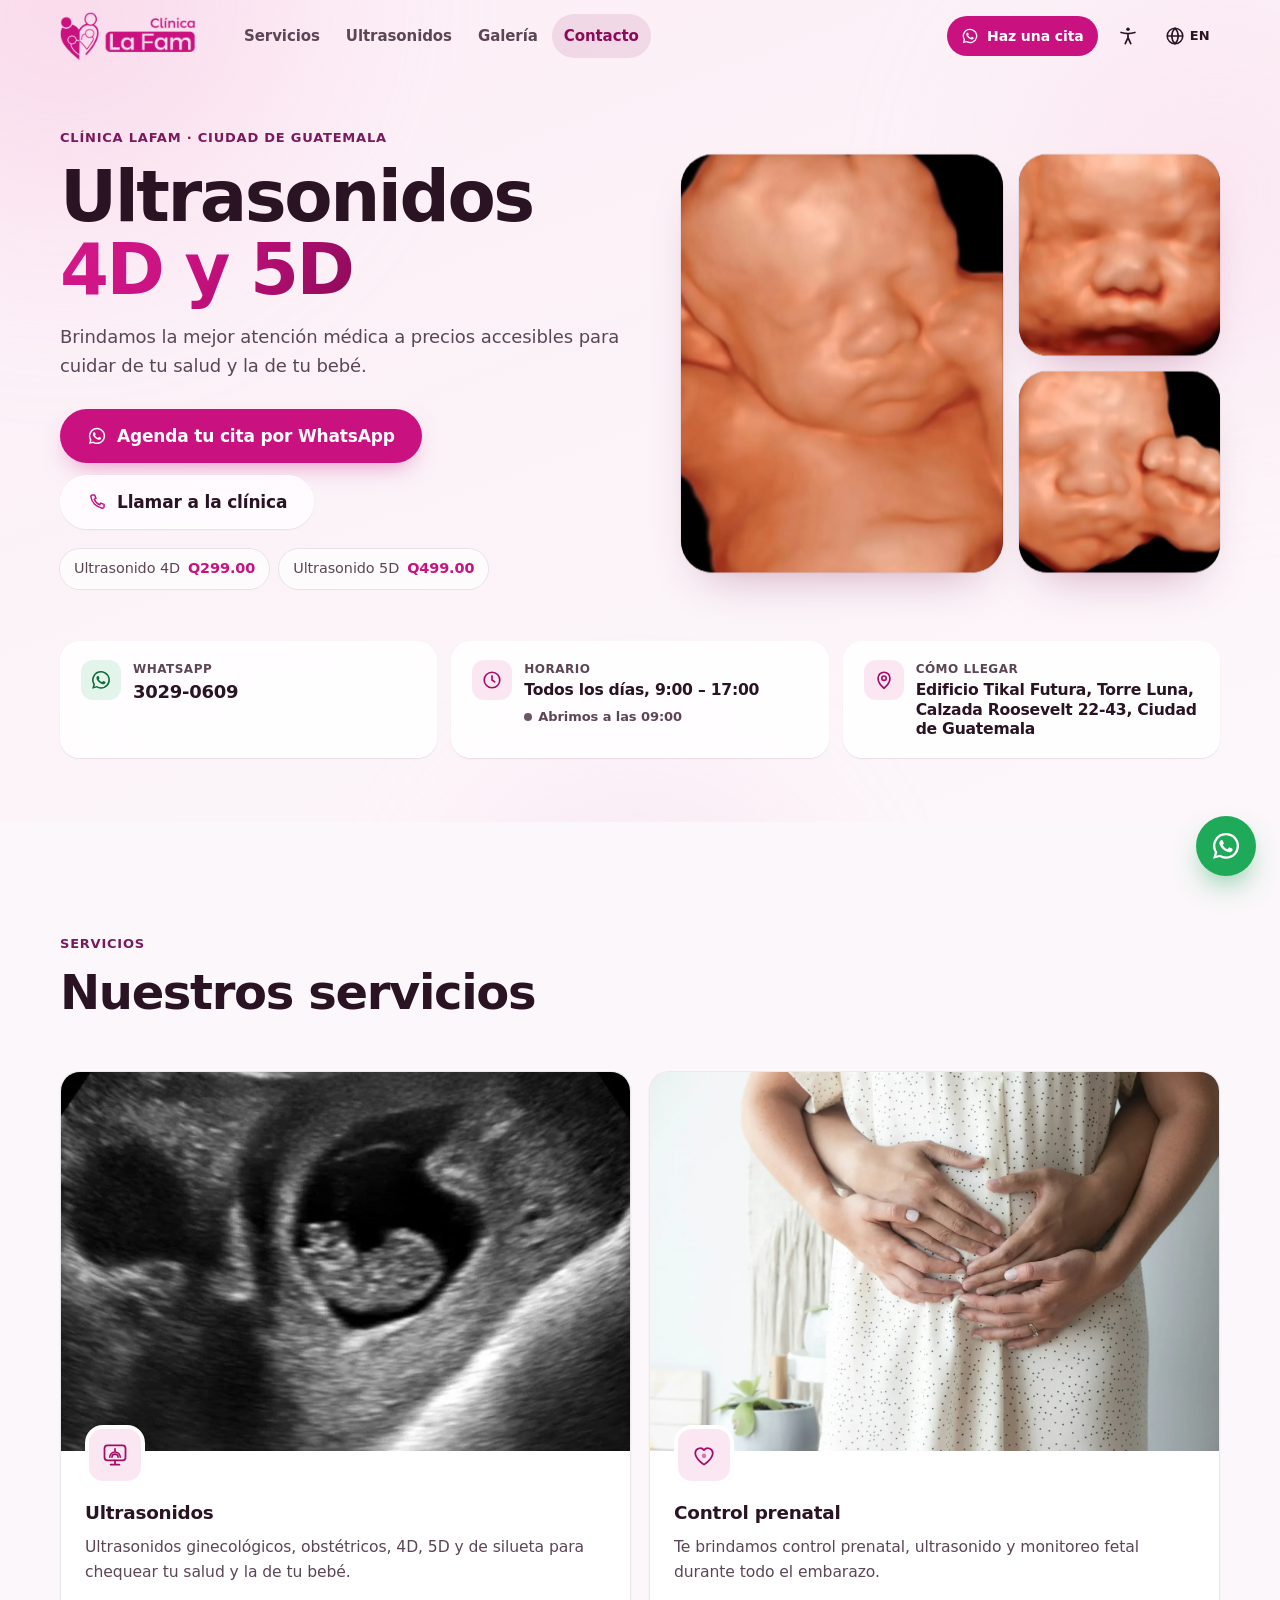
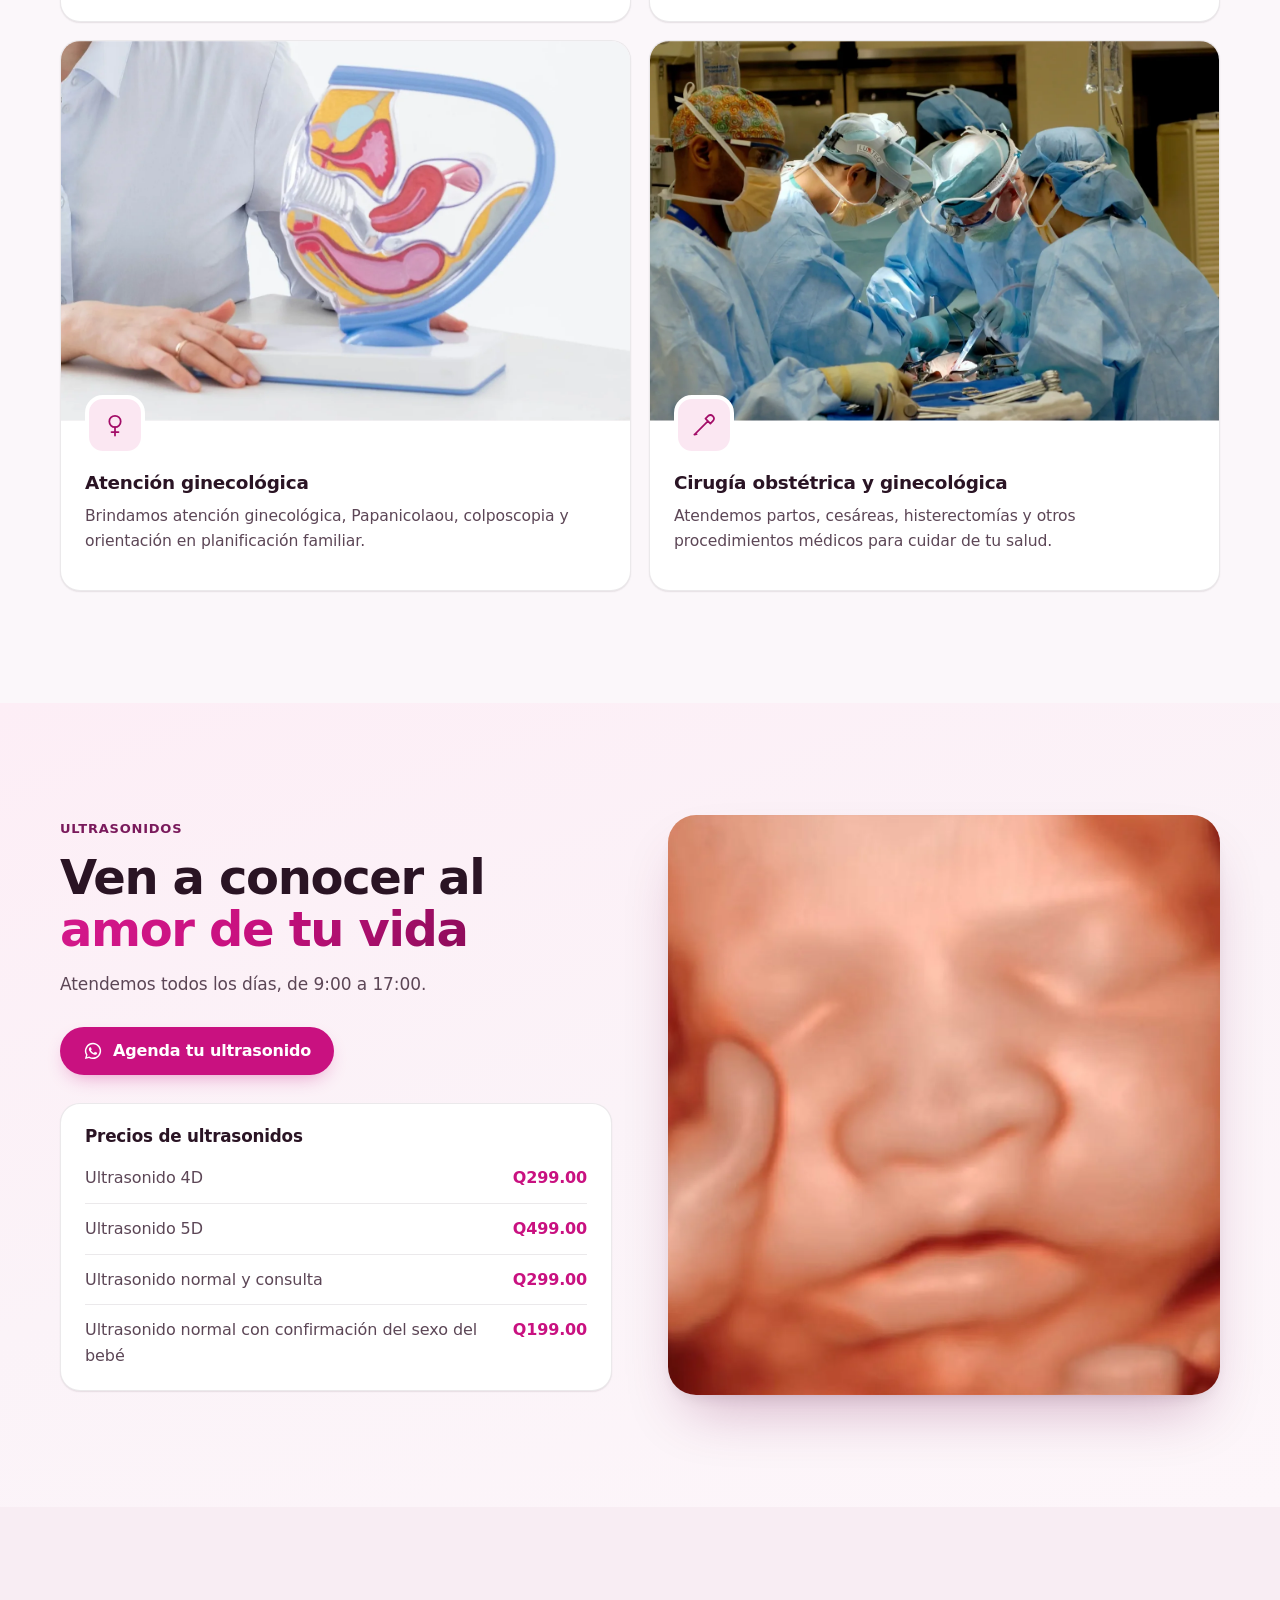
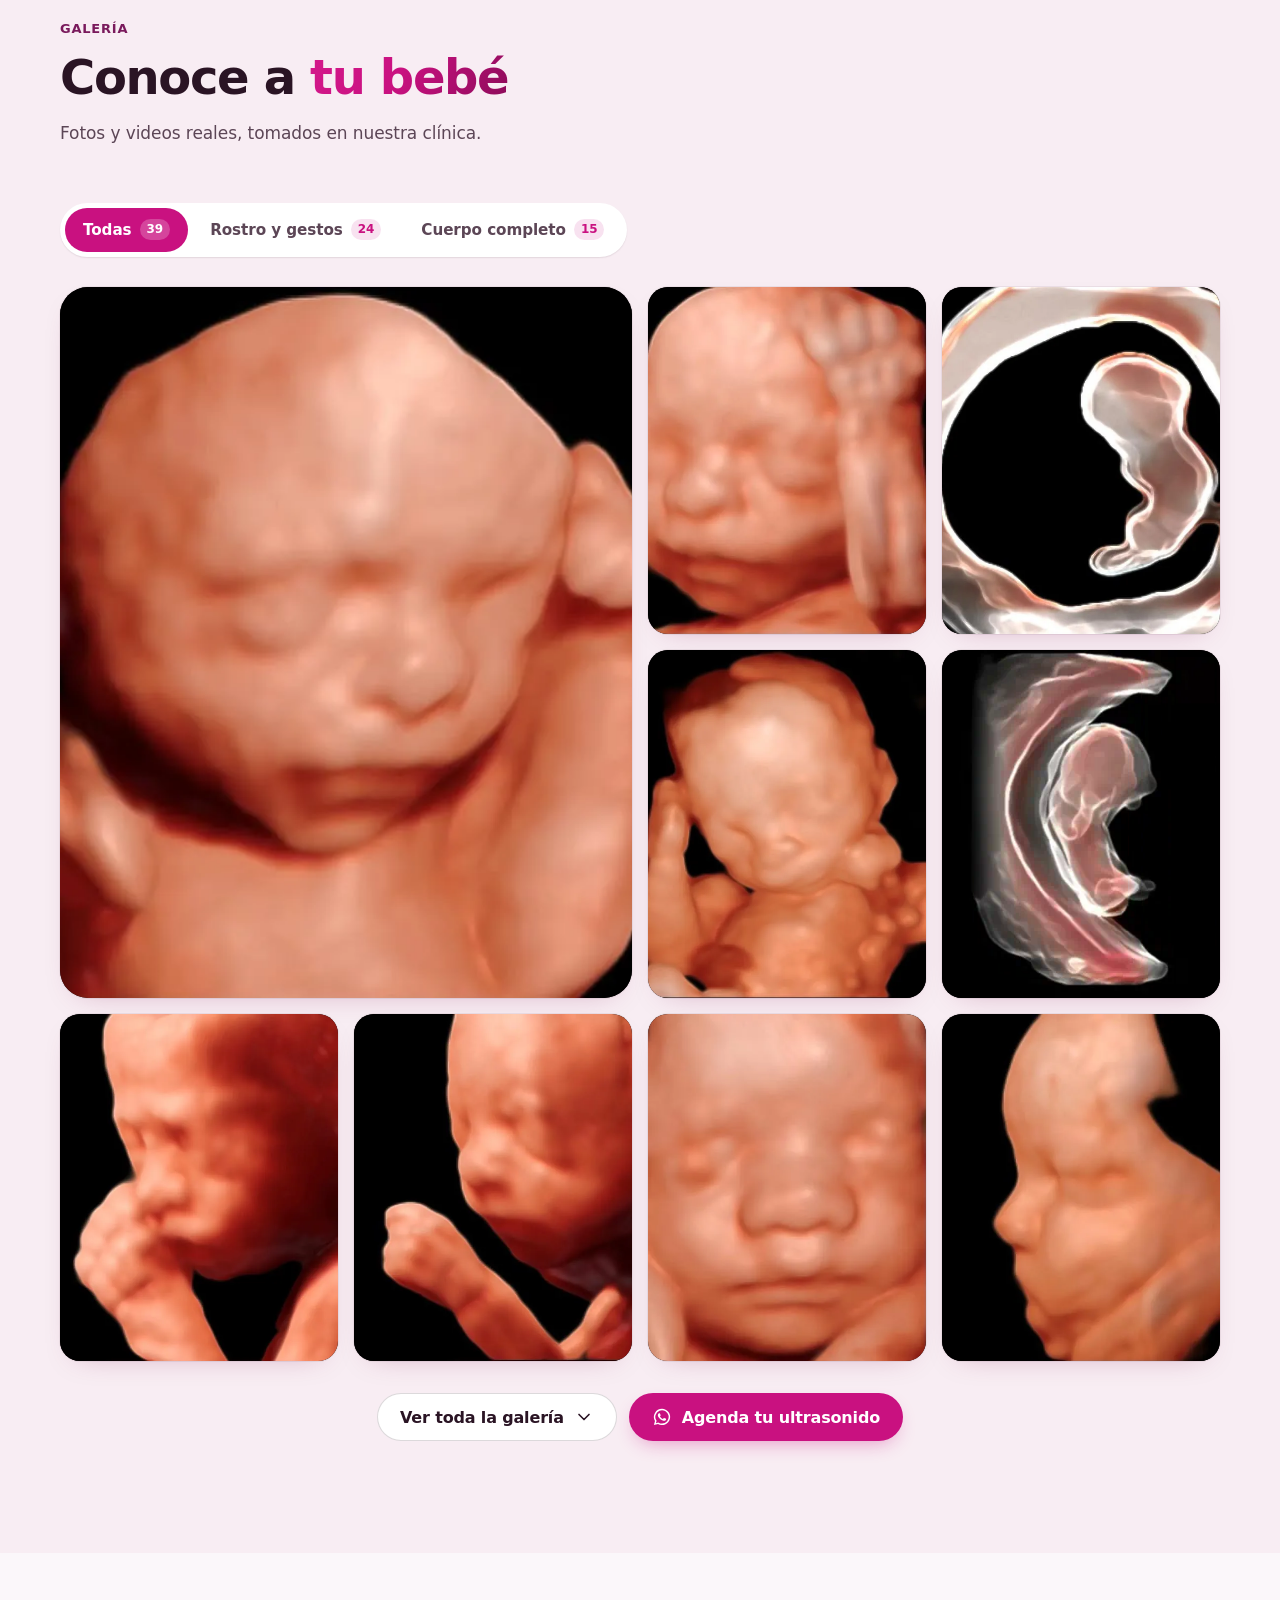
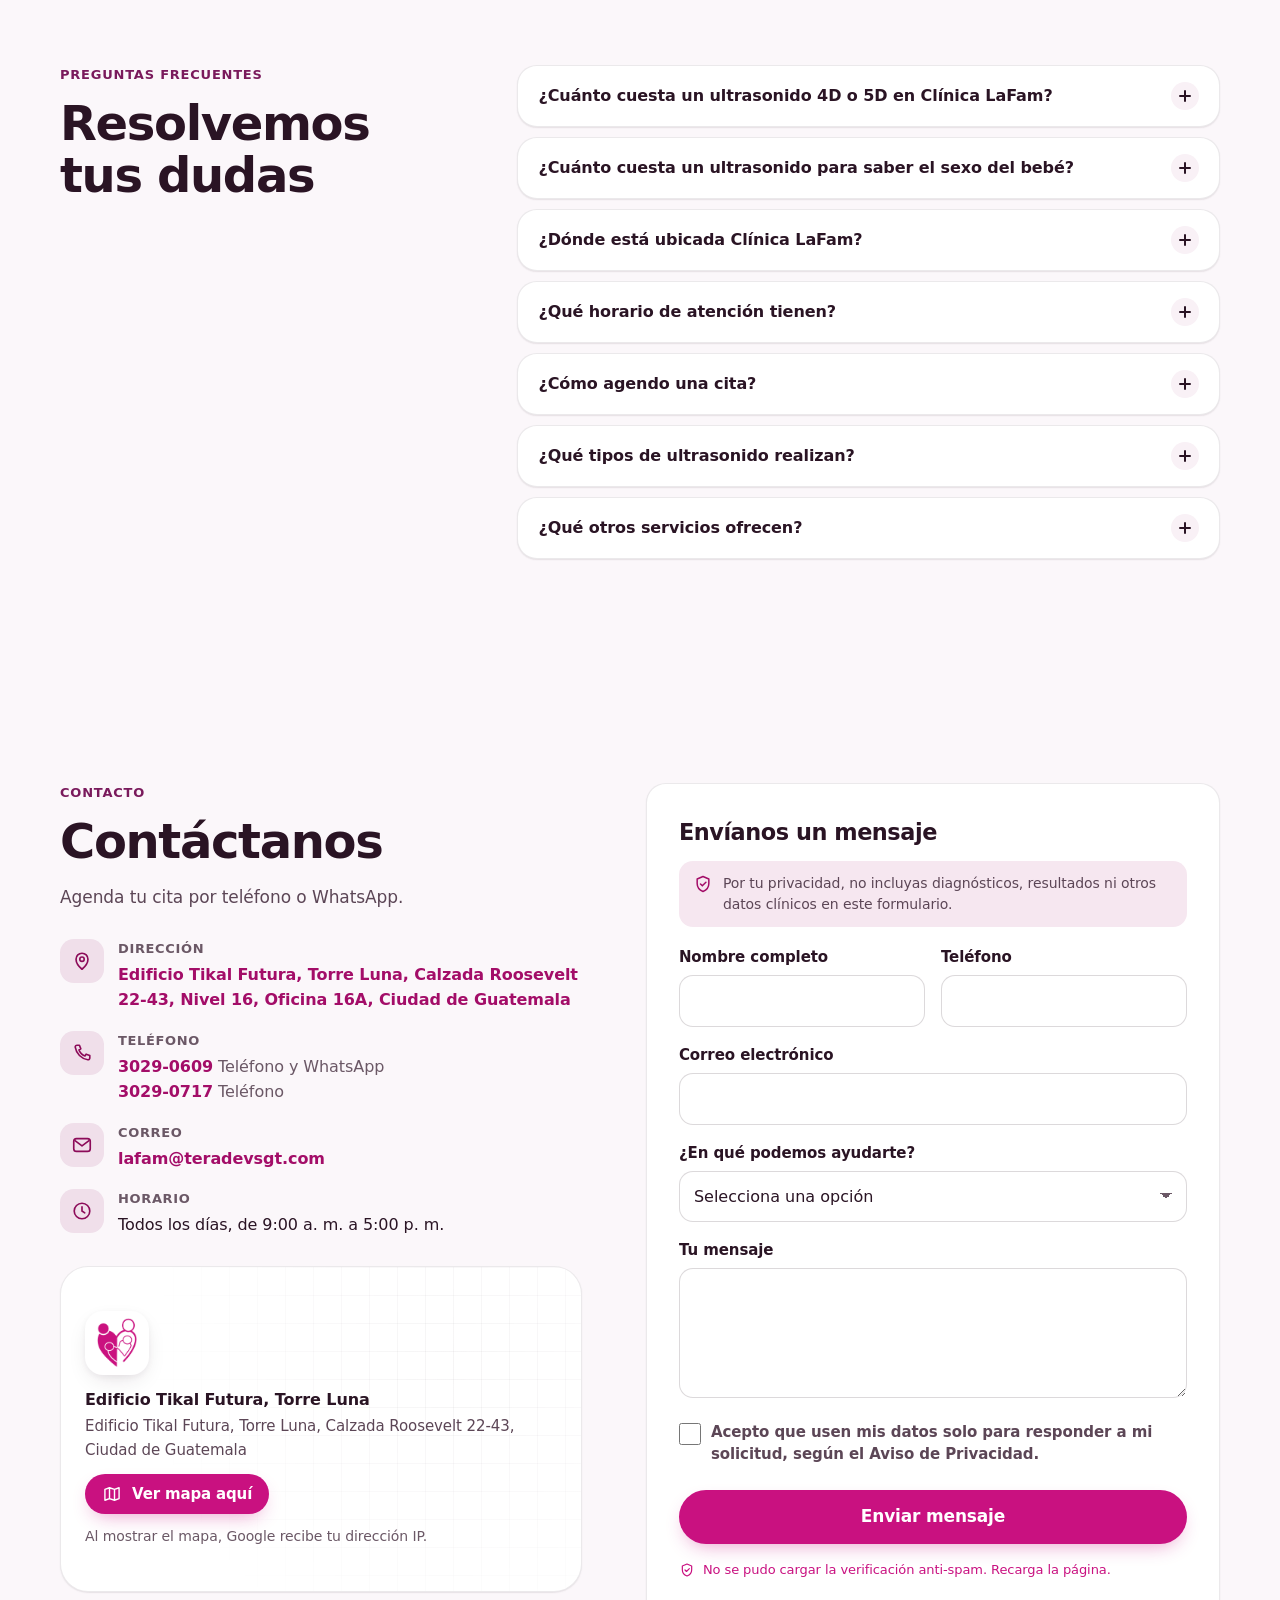
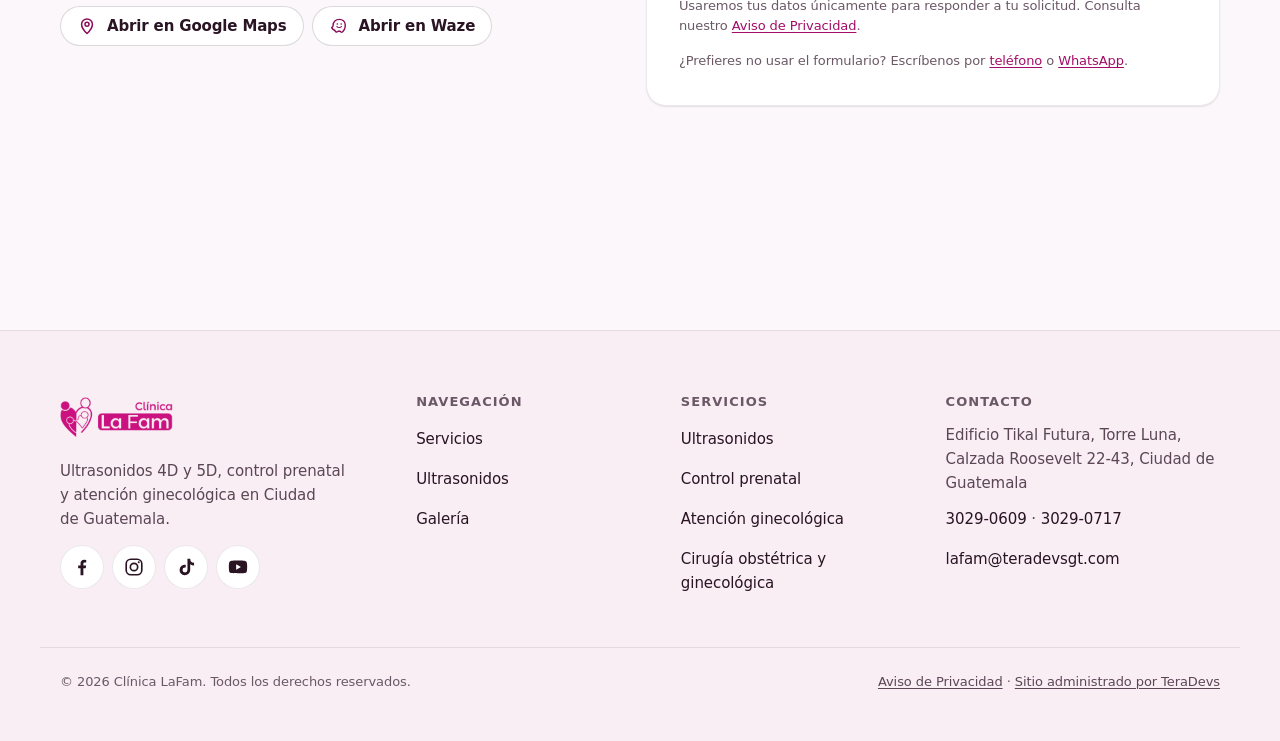
==== commit 01cbecd6: "Preview: FAQ and SEO" ====
--- a/index.html
+++ b/index.html
@@ -3,7 +3,7 @@
 <head>
 <meta charset="UTF-8">
 <title id="pageTitle">Clínica LaFam | Ultrasonidos 4D y 5D en Ciudad de Guatemala</title>
-<meta name="description" content="Clínica LaFam ofrece ultrasonidos 4D y 5D, control prenatal y atención ginecológica en Ciudad de Guatemala. Citas fáciles y atención de calidad." id="metaDescription">
+<meta name="description" content="Ultrasonidos 4D y 5D desde Q299, control prenatal y atención ginecológica en Ciudad de Guatemala. Abierto todos los días de 9:00 a 17:00." id="metaDescription">
 <meta name="viewport" content="width=device-width, initial-scale=1, viewport-fit=cover">
 <meta name="robots" content="noindex, nofollow">
 <meta name="theme-color" content="#fbf7fa">
@@ -16,22 +16,22 @@
 <meta property="og:locale" content="es_GT" id="ogLocale">
 <meta property="og:site_name" content="Clínica LaFam">
 <meta property="og:title" content="Clínica LaFam | Ultrasonidos 4D y 5D en Ciudad de Guatemala" id="ogTitle">
-<meta property="og:description" content="Clínica LaFam ofrece ultrasonidos 4D y 5D, control prenatal y atención ginecológica en Ciudad de Guatemala. Citas fáciles y atención de calidad." id="ogDescription">
+<meta property="og:description" content="Ultrasonidos 4D y 5D desde Q299, control prenatal y atención ginecológica en Ciudad de Guatemala. Abierto todos los días de 9:00 a 17:00." id="ogDescription">
 <meta property="og:url" content="https://www.ultrasonidosguatemala.com/">
 <meta property="og:image" content="https://www.ultrasonidosguatemala.com/assets/og-image.png">
 <meta property="og:image:width" content="1200">
 <meta property="og:image:height" content="630">
 <meta name="twitter:card" content="summary_large_image">
 <meta name="twitter:title" content="Clínica LaFam | Ultrasonidos 4D y 5D en Ciudad de Guatemala" id="twTitle">
-<meta name="twitter:description" content="Clínica LaFam ofrece ultrasonidos 4D y 5D, control prenatal y atención ginecológica en Ciudad de Guatemala. Citas fáciles y atención de calidad." id="twDescription">
+<meta name="twitter:description" content="Ultrasonidos 4D y 5D desde Q299, control prenatal y atención ginecológica en Ciudad de Guatemala. Abierto todos los días de 9:00 a 17:00." id="twDescription">
 
 <link rel="icon" href="assets/favicon.svg" type="image/svg+xml">
 <link rel="icon" href="assets/favicon-32.png" sizes="32x32" type="image/png">
 <link rel="apple-touch-icon" href="assets/apple-touch-icon.png">
 <link rel="manifest" href="site.webmanifest">
 
-<script src="assets/a11y-boot.js?v=20"></script>
-<link rel="stylesheet" href="assets/main.css?v=20">
+<script src="assets/a11y-boot.js?v=21"></script>
+<link rel="stylesheet" href="assets/main.css?v=21">
 
 <script type="application/ld+json">
 {
@@ -42,7 +42,7 @@
   "url": "https://www.ultrasonidosguatemala.com/",
   "logo": "https://www.ultrasonidosguatemala.com/assets/img/brand/logo.png",
   "image": "https://www.ultrasonidosguatemala.com/assets/og-image.png",
-  "description": "Clínica LaFam ofrece ultrasonidos 4D y 5D, control prenatal y atención ginecológica en Ciudad de Guatemala. Citas fáciles y atención de calidad.",
+  "description": "Ultrasonidos 4D y 5D desde Q299, control prenatal y atención ginecológica en Ciudad de Guatemala. Abierto todos los días de 9:00 a 17:00.",
   "telephone": ["+502-3029-0609","+502-3029-0717"],
   "email": "lafam@teradevsgt.com",
   "address": {
@@ -62,7 +62,10 @@
   "priceRange": "Q199 – Q499",
   "medicalSpecialty": ["Obstetric", "Gynecologic"],
   "availableService": [{"@type":"MedicalProcedure","name":"Ultrasonidos","description":"Ultrasonidos ginecológicos, obstétricos, 4D, 5D y de silueta para chequear tu salud y la de tu bebé."},{"@type":"MedicalProcedure","name":"Control prenatal","description":"Te brindamos control prenatal, ultrasonido y monitoreo fetal durante todo el embarazo."},{"@type":"MedicalProcedure","name":"Atención ginecológica","description":"Brindamos atención ginecológica, Papanicolaou, colposcopia y orientación en planificación familiar."},{"@type":"MedicalProcedure","name":"Cirugía obstétrica y ginecológica","description":"Atendemos partos, cesáreas, histerectomías y otros procedimientos médicos para cuidar de tu salud."}],
-  "sameAs": ["https://www.facebook.com/profile.php?id=100064603333488","https://www.instagram.com/clinica.lafam/"]
+  "areaServed": { "@type": "City", "name": "Ciudad de Guatemala" },
+  "hasMap": "https://www.google.com/maps/search/?api=1&query=Edificio+Tikal+Futura+Calzada+Roosevelt+22-43+Guatemala",
+  "hasOfferCatalog": {"@type":"OfferCatalog","name":"Precios de ultrasonidos","itemListElement":[{"@type":"Offer","name":"Ultrasonido 4D","price":"299.00","priceCurrency":"GTQ","itemOffered":{"@type":"MedicalProcedure","name":"Ultrasonido 4D"}},{"@type":"Offer","name":"Ultrasonido 5D","price":"499.00","priceCurrency":"GTQ","itemOffered":{"@type":"MedicalProcedure","name":"Ultrasonido 5D"}},{"@type":"Offer","name":"Ultrasonido normal y consulta","price":"299.00","priceCurrency":"GTQ","itemOffered":{"@type":"MedicalProcedure","name":"Ultrasonido normal y consulta"}},{"@type":"Offer","name":"Ultrasonido normal con confirmación del sexo del bebé","price":"199.00","priceCurrency":"GTQ","itemOffered":{"@type":"MedicalProcedure","name":"Ultrasonido normal con confirmación del sexo del bebé"}}]},
+  "sameAs": ["https://www.facebook.com/profile.php?id=100064603333488","https://www.instagram.com/clinica.lafam/","https://www.tiktok.com/@lafamclinica","https://www.youtube.com/@Cl%C3%ADnicaLaFam"]
 }
 </script>
 <script type="application/ld+json">
@@ -74,6 +77,13 @@
   "name": "Clínica LaFam",
   "inLanguage": ["es-GT", "en"],
   "publisher": { "@id": "https://www.ultrasonidosguatemala.com/#clinic" }
+}
+</script>
+<script type="application/ld+json">
+{
+  "@context": "https://schema.org",
+  "@type": "FAQPage",
+  "mainEntity": [{"@type":"Question","name":"¿Cuánto cuesta un ultrasonido 4D o 5D en Clínica LaFam?","acceptedAnswer":{"@type":"Answer","text":"El ultrasonido 4D cuesta Q299.00 y el ultrasonido 5D, Q499.00. Puedes agendar tu cita por teléfono o WhatsApp al 3029-0609."}},{"@type":"Question","name":"¿Cuánto cuesta un ultrasonido para saber el sexo del bebé?","acceptedAnswer":{"@type":"Answer","text":"El ultrasonido normal con confirmación del sexo del bebé cuesta Q199.00. El ultrasonido normal con consulta cuesta Q299.00."}},{"@type":"Question","name":"¿Dónde está ubicada Clínica LaFam?","acceptedAnswer":{"@type":"Answer","text":"Estamos en Edificio Tikal Futura, Torre Luna, Nivel 16, Oficina 16A, Calzada Roosevelt 22-43, Ciudad de Guatemala."}},{"@type":"Question","name":"¿Qué horario de atención tienen?","acceptedAnswer":{"@type":"Answer","text":"Atendemos todos los días, de lunes a domingo, de 9:00 a 17:00."}},{"@type":"Question","name":"¿Cómo agendo una cita?","acceptedAnswer":{"@type":"Answer","text":"Escríbenos por WhatsApp o llámanos al 3029-0609, o llama al 3029-0717. También puedes enviarnos un mensaje desde el formulario de esta página."}},{"@type":"Question","name":"¿Qué tipos de ultrasonido realizan?","acceptedAnswer":{"@type":"Answer","text":"Realizamos ultrasonidos ginecológicos, obstétricos, 4D, 5D y de silueta."}},{"@type":"Question","name":"¿Qué otros servicios ofrecen?","acceptedAnswer":{"@type":"Answer","text":"Control prenatal con ultrasonido y monitoreo fetal durante todo el embarazo; atención ginecológica con Papanicolaou, colposcopia y orientación en planificación familiar; y cirugía obstétrica y ginecológica: partos, cesáreas e histerectomías."}}]
 }
 </script>
 </head>
@@ -253,7 +263,7 @@
             <a class="btn btn-primary" data-wa="maternity.cta" href="https://wa.me/50230290609?text=Hola%2C%20quisiera%20agendar%20una%20cita%20en%20Cl%C3%ADnica%20LaFam." target="_blank" rel="noopener noreferrer"><svg aria-hidden="true"><use href="#i-wa"/></svg><span data-i18n="maternity.cta">Agenda tu ultrasonido</span></a>
           </div>
           <div class="card price-card reveal">
-            <h3 class="price-head" data-i18n="maternity.prices">Precios</h3>
+            <h3 class="price-head" data-i18n="maternity.prices">Precios de ultrasonidos</h3>
             <dl class="price-list">
               <div class="price-row"><dt data-i18n="mfeat1.title">Ultrasonido 4D</dt><dd data-i18n="mfeat1.desc">Q299.00</dd></div>
               <div class="price-row"><dt data-i18n="mfeat2.title">Ultrasonido 5D</dt><dd data-i18n="mfeat2.desc">Q499.00</dd></div>
@@ -329,6 +339,23 @@
   </section>
 
   <!-- ======================== FAQ ======================== -->
+  <section id="faq" class="section faq">
+    <div class="container faq-grid">
+      <div class="section-head reveal">
+        <p class="eyebrow" data-i18n="faq.eyebrow">Preguntas frecuentes</p>
+        <h2 data-i18n="faq.title">Resolvemos tus dudas</h2>
+      </div>
+      <div class="faq-list reveal">
+        <details class="faq-item"><summary><span data-i18n="faq.q1">¿Cuánto cuesta un ultrasonido 4D o 5D en Clínica LaFam?</span><span class="faq-icon" aria-hidden="true"></span></summary><div class="faq-a"><p data-i18n="faq.a1">El ultrasonido 4D cuesta Q299.00 y el ultrasonido 5D, Q499.00. Puedes agendar tu cita por teléfono o WhatsApp al 3029-0609.</p></div></details>
+        <details class="faq-item"><summary><span data-i18n="faq.q2">¿Cuánto cuesta un ultrasonido para saber el sexo del bebé?</span><span class="faq-icon" aria-hidden="true"></span></summary><div class="faq-a"><p data-i18n="faq.a2">El ultrasonido normal con confirmación del sexo del bebé cuesta Q199.00. El ultrasonido normal con consulta cuesta Q299.00.</p></div></details>
+        <details class="faq-item"><summary><span data-i18n="faq.q3">¿Dónde está ubicada Clínica LaFam?</span><span class="faq-icon" aria-hidden="true"></span></summary><div class="faq-a"><p data-i18n="faq.a3">Estamos en Edificio Tikal Futura, Torre Luna, Nivel 16, Oficina 16A, Calzada Roosevelt 22-43, Ciudad de Guatemala.</p></div></details>
+        <details class="faq-item"><summary><span data-i18n="faq.q4">¿Qué horario de atención tienen?</span><span class="faq-icon" aria-hidden="true"></span></summary><div class="faq-a"><p data-i18n="faq.a4">Atendemos todos los días, de lunes a domingo, de 9:00 a 17:00.</p></div></details>
+        <details class="faq-item"><summary><span data-i18n="faq.q5">¿Cómo agendo una cita?</span><span class="faq-icon" aria-hidden="true"></span></summary><div class="faq-a"><p data-i18n="faq.a5">Escríbenos por WhatsApp o llámanos al 3029-0609, o llama al 3029-0717. También puedes enviarnos un mensaje desde el formulario de esta página.</p></div></details>
+        <details class="faq-item"><summary><span data-i18n="faq.q6">¿Qué tipos de ultrasonido realizan?</span><span class="faq-icon" aria-hidden="true"></span></summary><div class="faq-a"><p data-i18n="faq.a6">Realizamos ultrasonidos ginecológicos, obstétricos, 4D, 5D y de silueta.</p></div></details>
+        <details class="faq-item"><summary><span data-i18n="faq.q7">¿Qué otros servicios ofrecen?</span><span class="faq-icon" aria-hidden="true"></span></summary><div class="faq-a"><p data-i18n="faq.a7">Control prenatal con ultrasonido y monitoreo fetal durante todo el embarazo; atención ginecológica con Papanicolaou, colposcopia y orientación en planificación familiar; y cirugía obstétrica y ginecológica: partos, cesáreas e histerectomías.</p></div></details>
+      </div>
+    </div>
+  </section>
 
 
   <!-- ======================== CONTACT ======================== -->
@@ -478,7 +505,7 @@
   <button type="button" class="icon-btn sheet-close" data-close data-i18n-attr="aria-label:services.close" aria-label="Cerrar"><svg aria-hidden="true"><use href="#i-close"/></svg></button>
   <div class="service-sheet-body">
     <span class="service-icon" id="serviceIcon" aria-hidden="true"></span>
-    <h2 id="serviceTitle">&nbsp;</h2>
+    <h2 id="serviceTitle">Nuestros servicios</h2>
     <div class="service-text" id="serviceText"></div>
     <div class="service-sheet-actions">
       <a class="btn btn-primary" id="serviceWa" data-wa="" href="https://wa.me/50230290609?text=Hola%2C%20quisiera%20agendar%20una%20cita%20en%20Cl%C3%ADnica%20LaFam." target="_blank" rel="noopener noreferrer"><svg aria-hidden="true"><use href="#i-wa"/></svg><span data-i18n="services.cta">Agendar por WhatsApp</span></a>
@@ -512,8 +539,8 @@
   <div class="visually-hidden" id="galleryLive" aria-live="polite"></div>
 </dialog>
 
-<script type="application/json" id="siteContent">{"v":1,"i18n":{"es":{"media.service1.alt":"Ultrasonido normal","media.service2.alt":"Control prenatal","media.service3.alt":"Ginecología y obstetricia","media.service4.alt":"Cirugías de obstetricia y ginecología","media.proj1.card.alt":"Ultrasonido 4D","media.proj2.card.alt":"Ultrasonido 5D","media.proj3.card.alt":"Ultrasonido 5D de luz","media.proj4.card.alt":"Ultrasonido 5D de silueta","media.gallery1.alt":"Ultrasonido 4D: mano junto a la cabeza y boca abierta","media.gallery2.alt":"Ultrasonido 4D: mano levantada junto al rostro","media.gallery3.alt":"Ultrasonido 5D de silueta: embrión temprano dentro del saco","media.gallery4.alt":"Ultrasonido 4D: parte superior del cuerpo con una mano junto a la cabeza","media.gallery5.alt":"Ultrasonido 4D: de perfil chupándose el dedo","media.gallery6.alt":"Ultrasonido 4D: de perfil con el puño al frente","media.gallery7.alt":"Ultrasonido 4D: rostro dormido, de frente","media.gallery8.alt":"Ultrasonido 4D: perfil","media.gallery9.alt":"Ultrasonido 5D de luz: embrión en el saco","media.gallery10.alt":"Ultrasonido 4D: cabeza y hombros","media.gallery11.alt":"Ultrasonido 4D: mano en la mejilla","media.gallery12.alt":"Ultrasonido 4D: etapa temprana con brazos y piernas","media.gallery13.alt":"Ultrasonido 5D a color: bebé completo acurrucado en el saco","media.gallery14.alt":"Ultrasonido 4D: rostro tranquilo","media.gallery15.alt":"Ultrasonido 4D: de perfil con el pulgar en la barbilla","media.gallery16.alt":"Ultrasonido 5D de luz: embrión de cuerpo completo","media.gallery17.alt":"Ultrasonido 4D: puño junto al rostro, dormido","media.gallery18.alt":"Ultrasonido 4D: bebé completo acurrucado","media.gallery19.alt":"Ultrasonido 4D: mano cerca del rostro y labios entreabiertos","media.gallery20.alt":"Ultrasonido 4D: embrión temprano en tono rojo","media.gallery21.alt":"Ultrasonido 4D: puño y pie cerca del rostro","media.gallery22.alt":"Ultrasonido 4D: puño contra la mejilla","media.gallery23.alt":"Ultrasonido 5D de luz: embrión en el saco","media.gallery24.alt":"Ultrasonido 4D: mano a un lado de la cabeza","media.gallery25.alt":"Ultrasonido 5D de luz: embrión temprano con sus extremidades","media.gallery26.alt":"Ultrasonido 4D: rostro de frente","media.gallery27.alt":"Ultrasonido 5D de luz: embrión de cuerpo completo (rosa)","media.gallery28.alt":"Ultrasonido 4D: mano sobre la cabeza","media.gallery29.alt":"Ultrasonido 4D: ambos puños arriba","media.gallery30.alt":"Ultrasonido 4D: feto acurrucado en el saco","media.gallery31.alt":"Ultrasonido 4D: rostro ligeramente de lado","media.gallery32.alt":"Ultrasonido 5D de luz: embrión en un saco en forma de media luna","media.gallery33.alt":"Ultrasonido 4D: mano bajo la barbilla","media.gallery34.alt":"Ultrasonido 4D: rostro de frente con la boca entreabierta","media.gallery35.alt":"Ultrasonido 4D: embrión temprano dentro del saco","media.gallery36.alt":"Ultrasonido 4D: mano junto al rostro","media.hero1.alt":"Ultrasonido 4D: bebé con la mano en la mejilla","media.hero2.alt":"Ultrasonido 4D: rostro de frente con la boca entreabierta","media.hero3.alt":"Ultrasonido 4D: puño contra la mejilla","media.maternity.alt":"Ultrasonido 5D"},"en":{"media.service1.alt":"Standard ultrasound","media.service2.alt":"Prenatal check-up","media.service3.alt":"Gynecology and obstetrics","media.service4.alt":"Obstetric and gynecological surgery","media.proj1.card.alt":"4D ultrasound","media.proj2.card.alt":"5D ultrasound","media.proj3.card.alt":"5D light ultrasound","media.proj4.card.alt":"5D silhouette ultrasound","media.gallery1.alt":"4D ultrasound: hand by the head, mouth open","media.gallery2.alt":"4D ultrasound: hand raised beside the face","media.gallery3.alt":"5D silhouette ultrasound: early embryo inside the sac","media.gallery4.alt":"4D ultrasound: upper body with a hand by the head","media.gallery5.alt":"4D ultrasound: profile sucking the thumb","media.gallery6.alt":"4D ultrasound: profile with a fist forward","media.gallery7.alt":"4D ultrasound: sleeping face, front view","media.gallery8.alt":"4D ultrasound: profile silhouette","media.gallery9.alt":"5D light ultrasound: embryo in the sac","media.gallery10.alt":"4D ultrasound: head and shoulders","media.gallery11.alt":"4D ultrasound: hand on the cheek","media.gallery12.alt":"4D ultrasound: early stage with arms and legs","media.gallery13.alt":"5D colour ultrasound: whole baby curled in the sac","media.gallery14.alt":"4D ultrasound: calm round face","media.gallery15.alt":"4D ultrasound: profile with a thumb at the chin","media.gallery16.alt":"5D light ultrasound: full-body embryo","media.gallery17.alt":"4D ultrasound: fist at the face, sleeping","media.gallery18.alt":"4D ultrasound: whole baby curled up","media.gallery19.alt":"4D ultrasound: hand near the face, lips parted","media.gallery20.alt":"4D ultrasound: early embryo, red tone","media.gallery21.alt":"4D ultrasound: fist and foot near the face","media.gallery22.alt":"4D ultrasound: fist against the cheek","media.gallery23.alt":"5D light ultrasound: embryo in the sac","media.gallery24.alt":"4D ultrasound: hand at the side of the head","media.gallery25.alt":"5D light ultrasound: early embryo with limbs","media.gallery26.alt":"4D ultrasound: face, front view","media.gallery27.alt":"5D light ultrasound: full-body embryo (pink)","media.gallery28.alt":"4D ultrasound: hand over the head","media.gallery29.alt":"4D ultrasound: both fists up","media.gallery30.alt":"4D ultrasound: fetus curled in the sac","media.gallery31.alt":"4D ultrasound: face slightly turned","media.gallery32.alt":"5D light ultrasound: embryo in a crescent-shaped sac","media.gallery33.alt":"4D ultrasound: hand under the chin","media.gallery34.alt":"4D ultrasound: face front view, mouth slightly open","media.gallery35.alt":"4D ultrasound: early embryo inside the sac","media.gallery36.alt":"4D ultrasound: hand beside the face","media.hero1.alt":"4D ultrasound: baby with a hand on the cheek","media.hero2.alt":"4D ultrasound: face front view, mouth slightly open","media.hero3.alt":"4D ultrasound: fist against the cheek","media.maternity.alt":"5D ultrasound"}},"images":{"assets/img/site/ej-4d.webp":{"alt":{"es":"Ultrasonido 4D","en":"4D ultrasound"},"srcset":"assets/img/site/ej-4d.webp 1176w"},"assets/img/site/ej-5d.webp":{"alt":{"es":"Ultrasonido 5D","en":"5D ultrasound"},"srcset":"assets/img/site/ej-5d.webp 1176w"},"assets/img/site/us-2.webp":{"alt":{"es":"Ultrasonido 5D","en":"5D ultrasound"},"srcset":"assets/img/site/us-2.webp 1176w"},"assets/img/site/us-5.webp":{"alt":{"es":"Ultrasonido 5D","en":"5D ultrasound"},"srcset":"assets/img/site/us-5.webp 1176w"},"assets/img/site/us-8.webp":{"alt":{"es":"Ultrasonido 5D","en":"5D ultrasound"},"srcset":"assets/img/site/us-8.webp 1176w"},"assets/img/site/ej-5d-luz.webp":{"alt":{"es":"Ultrasonido 5D de luz","en":"5D light ultrasound"},"srcset":"assets/img/site/ej-5d-luz.webp 1176w"},"assets/img/site/ej-silueta.webp":{"alt":{"es":"Ultrasonido 5D de silueta","en":"5D silhouette ultrasound"},"srcset":"assets/img/site/ej-silueta.webp 1176w"},"assets/img/site/us-1.webp":{"alt":{"es":"Ultrasonido de silueta de un feto","en":"Silhouette ultrasound of a fetus"},"srcset":"assets/img/site/us-1.webp 1176w"},"assets/img/site/us-7.webp":{"alt":{"es":"Ultrasonido 5D de un embrión humano en etapa temprana de desarrollo","en":"5D ultrasound of an early-stage human embryo"},"srcset":"assets/img/site/us-7.webp 1176w"},"assets/img/site/g09.webp":{"alt":{"es":"Ultrasonido 4D: mano junto a la cabeza y boca abierta","en":"4D ultrasound: hand by the head, mouth open"},"srcset":"assets/img/site/g09.webp 701w"},"assets/img/site/g01.webp":{"alt":{"es":"Ultrasonido 4D: mano levantada junto al rostro","en":"4D ultrasound: hand raised beside the face"},"srcset":"assets/img/site/g01.webp 571w"},"assets/img/site/g02.webp":{"alt":{"es":"Ultrasonido 5D de silueta: embrión temprano dentro del saco","en":"5D silhouette ultrasound: early embryo inside the sac"},"srcset":"assets/img/site/g02.webp 688w"},"assets/img/site/g03.webp":{"alt":{"es":"Ultrasonido 4D: parte superior del cuerpo con una mano junto a la cabeza","en":"4D ultrasound: upper body with a hand by the head"},"srcset":"assets/img/site/g03.webp 639w"},"assets/img/site/g04.webp":{"alt":{"es":"Ultrasonido 4D: de perfil chupándose el dedo","en":"4D ultrasound: profile sucking the thumb"},"srcset":"assets/img/site/g04.webp 612w"},"assets/img/site/g06.webp":{"alt":{"es":"Ultrasonido 4D: de perfil con el puño al frente","en":"4D ultrasound: profile with a fist forward"},"srcset":"assets/img/site/g06.webp 539w"},"assets/img/site/g07.webp":{"alt":{"es":"Ultrasonido 4D: rostro dormido, de frente","en":"4D ultrasound: sleeping face, front view"},"srcset":"assets/img/site/g07.webp 405w"},"assets/img/site/g10.webp":{"alt":{"es":"Ultrasonido 4D: perfil","en":"4D ultrasound: profile silhouette"},"srcset":"assets/img/site/g10.webp 483w"},"assets/img/site/g11.webp":{"alt":{"es":"Ultrasonido 5D de luz: embrión en el saco","en":"5D light ultrasound: embryo in the sac"},"srcset":"assets/img/site/g11.webp 461w"},"assets/img/site/g12.webp":{"alt":{"es":"Ultrasonido 4D: cabeza y hombros","en":"4D ultrasound: head and shoulders"},"srcset":"assets/img/site/g12.webp 487w"},"assets/img/site/g13.webp":{"alt":{"es":"Ultrasonido 4D: mano en la mejilla","en":"4D ultrasound: hand on the cheek"},"srcset":"assets/img/site/g13.webp 538w"},"assets/img/site/g14.webp":{"alt":{"es":"Ultrasonido 4D: etapa temprana con brazos y piernas","en":"4D ultrasound: early stage with arms and legs"},"srcset":"assets/img/site/g14.webp 635w"},"assets/img/site/g08.webp":{"alt":{"es":"Ultrasonido 5D a color: bebé completo acurrucado en el saco","en":"5D colour ultrasound: whole baby curled in the sac"},"srcset":"assets/img/site/g08.webp 737w"},"assets/img/site/g15.webp":{"alt":{"es":"Ultrasonido 4D: rostro tranquilo","en":"4D ultrasound: calm round face"},"srcset":"assets/img/site/g15.webp 499w"},"assets/img/site/g16.webp":{"alt":{"es":"Ultrasonido 4D: de perfil con el pulgar en la barbilla","en":"4D ultrasound: profile with a thumb at the chin"},"srcset":"assets/img/site/g16.webp 456w"},"assets/img/site/g17.webp":{"alt":{"es":"Ultrasonido 5D de luz: embrión de cuerpo completo","en":"5D light ultrasound: full-body embryo"},"srcset":"assets/img/site/g17.webp 508w"},"assets/img/site/g18.webp":{"alt":{"es":"Ultrasonido 4D: puño junto al rostro, dormido","en":"4D ultrasound: fist at the face, sleeping"},"srcset":"assets/img/site/g18.webp 505w"},"assets/img/site/g19.webp":{"alt":{"es":"Ultrasonido 4D: bebé completo acurrucado","en":"4D ultrasound: whole baby curled up"},"srcset":"assets/img/site/g19.webp 667w"},"assets/img/site/g20.webp":{"alt":{"es":"Ultrasonido 4D: mano cerca del rostro y labios entreabiertos","en":"4D ultrasound: hand near the face, lips parted"},"srcset":"assets/img/site/g20.webp 627w"},"assets/img/site/g21.webp":{"alt":{"es":"Ultrasonido 4D: embrión temprano en tono rojo","en":"4D ultrasound: early embryo, red tone"},"srcset":"assets/img/site/g21.webp 816w"},"assets/img/site/g22.webp":{"alt":{"es":"Ultrasonido 4D: puño y pie cerca del rostro","en":"4D ultrasound: fist and foot near the face"},"srcset":"assets/img/site/g22.webp 553w"},"assets/img/site/g23.webp":{"alt":{"es":"Ultrasonido 4D: puño contra la mejilla","en":"4D ultrasound: fist against the cheek"},"srcset":"assets/img/site/g23.webp 542w"},"assets/img/site/g24.webp":{"alt":{"es":"Ultrasonido 5D de luz: embrión en el saco","en":"5D light ultrasound: embryo in the sac"},"srcset":"assets/img/site/g24.webp 732w"},"assets/img/site/g25.webp":{"alt":{"es":"Ultrasonido 4D: mano a un lado de la cabeza","en":"4D ultrasound: hand at the side of the head"},"srcset":"assets/img/site/g25.webp 693w"},"assets/img/site/g05.webp":{"alt":{"es":"Ultrasonido 5D de luz: embrión temprano con sus extremidades","en":"5D light ultrasound: early embryo with limbs"},"srcset":"assets/img/site/g05.webp 770w"},"assets/img/site/g26.webp":{"alt":{"es":"Ultrasonido 4D: rostro de frente","en":"4D ultrasound: face, front view"},"srcset":"assets/img/site/g26.webp 427w"},"assets/img/site/g27.webp":{"alt":{"es":"Ultrasonido 5D de luz: embrión de cuerpo completo (rosa)","en":"5D light ultrasound: full-body embryo (pink)"},"srcset":"assets/img/site/g27.webp 550w"},"assets/img/site/g28.webp":{"alt":{"es":"Ultrasonido 4D: mano sobre la cabeza","en":"4D ultrasound: hand over the head"},"srcset":"assets/img/site/g28.webp 568w"},"assets/img/site/g29.webp":{"alt":{"es":"Ultrasonido 4D: ambos puños arriba","en":"4D ultrasound: both fists up"},"srcset":"assets/img/site/g29.webp 558w"},"assets/img/site/g30.webp":{"alt":{"es":"Ultrasonido 4D: feto acurrucado en el saco","en":"4D ultrasound: fetus curled in the sac"},"srcset":"assets/img/site/g30.webp 910w"},"assets/img/site/g31.webp":{"alt":{"es":"Ultrasonido 4D: rostro ligeramente de lado","en":"4D ultrasound: face slightly turned"},"srcset":"assets/img/site/g31.webp 533w"},"assets/img/site/g32.webp":{"alt":{"es":"Ultrasonido 5D de luz: embrión en un saco en forma de media luna","en":"5D light ultrasound: embryo in a crescent-shaped sac"},"srcset":"assets/img/site/g32.webp 525w"},"assets/img/site/g33.webp":{"alt":{"es":"Ultrasonido 4D: mano bajo la barbilla","en":"4D ultrasound: hand under the chin"},"srcset":"assets/img/site/g33.webp 501w"},"assets/img/site/g34.webp":{"alt":{"es":"Ultrasonido 4D: rostro de frente con la boca entreabierta","en":"4D ultrasound: face front view, mouth slightly open"},"srcset":"assets/img/site/g34.webp 525w"},"assets/img/site/g35.webp":{"alt":{"es":"Ultrasonido 4D: embrión temprano dentro del saco","en":"4D ultrasound: early embryo inside the sac"},"srcset":"assets/img/site/g35.webp 659w"},"assets/img/site/g36.webp":{"alt":{"es":"Ultrasonido 4D: mano junto al rostro","en":"4D ultrasound: hand beside the face"},"srcset":"assets/img/site/g36.webp 398w"}}}</script>
-<script src="assets/main.js?v=20" defer></script>
-<script src="assets/stats.js?v=20" defer></script>
+<script type="application/json" id="siteContent">{"v":1,"i18n":{"es":{"media.service1.alt":"Ultrasonido normal","media.service2.alt":"Control prenatal","media.service3.alt":"Ginecología y obstetricia","media.service4.alt":"Cirugías de obstetricia y ginecología","faq.a1":"El ultrasonido 4D cuesta Q299.00 y el ultrasonido 5D, Q499.00. Puedes agendar tu cita por teléfono o WhatsApp al 3029-0609.","faq.a2":"El ultrasonido normal con confirmación del sexo del bebé cuesta Q199.00. El ultrasonido normal con consulta cuesta Q299.00.","faq.a3":"Estamos en Edificio Tikal Futura, Torre Luna, Nivel 16, Oficina 16A, Calzada Roosevelt 22-43, Ciudad de Guatemala.","faq.a4":"Atendemos todos los días, de lunes a domingo, de 9:00 a 17:00.","faq.a5":"Escríbenos por WhatsApp o llámanos al 3029-0609, o llama al 3029-0717. También puedes enviarnos un mensaje desde el formulario de esta página.","faq.a6":"Realizamos ultrasonidos ginecológicos, obstétricos, 4D, 5D y de silueta.","faq.a7":"Control prenatal con ultrasonido y monitoreo fetal durante todo el embarazo; atención ginecológica con Papanicolaou, colposcopia y orientación en planificación familiar; y cirugía obstétrica y ginecológica: partos, cesáreas e histerectomías.","media.proj1.card.alt":"Ultrasonido 4D","media.proj2.card.alt":"Ultrasonido 5D","media.proj3.card.alt":"Ultrasonido 5D de luz","media.proj4.card.alt":"Ultrasonido 5D de silueta","media.gallery1.alt":"Ultrasonido 4D: mano junto a la cabeza y boca abierta","media.gallery2.alt":"Ultrasonido 4D: mano levantada junto al rostro","media.gallery3.alt":"Ultrasonido 5D de silueta: embrión temprano dentro del saco","media.gallery4.alt":"Ultrasonido 4D: parte superior del cuerpo con una mano junto a la cabeza","media.gallery5.alt":"Ultrasonido 4D: de perfil chupándose el dedo","media.gallery6.alt":"Ultrasonido 4D: de perfil con el puño al frente","media.gallery7.alt":"Ultrasonido 4D: rostro dormido, de frente","media.gallery8.alt":"Ultrasonido 4D: perfil","media.gallery9.alt":"Ultrasonido 5D de luz: embrión en el saco","media.gallery10.alt":"Ultrasonido 4D: cabeza y hombros","media.gallery11.alt":"Ultrasonido 4D: mano en la mejilla","media.gallery12.alt":"Ultrasonido 4D: etapa temprana con brazos y piernas","media.gallery13.alt":"Ultrasonido 5D a color: bebé completo acurrucado en el saco","media.gallery14.alt":"Ultrasonido 4D: rostro tranquilo","media.gallery15.alt":"Ultrasonido 4D: de perfil con el pulgar en la barbilla","media.gallery16.alt":"Ultrasonido 5D de luz: embrión de cuerpo completo","media.gallery17.alt":"Ultrasonido 4D: puño junto al rostro, dormido","media.gallery18.alt":"Ultrasonido 4D: bebé completo acurrucado","media.gallery19.alt":"Ultrasonido 4D: mano cerca del rostro y labios entreabiertos","media.gallery20.alt":"Ultrasonido 4D: embrión temprano en tono rojo","media.gallery21.alt":"Ultrasonido 4D: puño y pie cerca del rostro","media.gallery22.alt":"Ultrasonido 4D: puño contra la mejilla","media.gallery23.alt":"Ultrasonido 5D de luz: embrión en el saco","media.gallery24.alt":"Ultrasonido 4D: mano a un lado de la cabeza","media.gallery25.alt":"Ultrasonido 5D de luz: embrión temprano con sus extremidades","media.gallery26.alt":"Ultrasonido 4D: rostro de frente","media.gallery27.alt":"Ultrasonido 5D de luz: embrión de cuerpo completo (rosa)","media.gallery28.alt":"Ultrasonido 4D: mano sobre la cabeza","media.gallery29.alt":"Ultrasonido 4D: ambos puños arriba","media.gallery30.alt":"Ultrasonido 4D: feto acurrucado en el saco","media.gallery31.alt":"Ultrasonido 4D: rostro ligeramente de lado","media.gallery32.alt":"Ultrasonido 5D de luz: embrión en un saco en forma de media luna","media.gallery33.alt":"Ultrasonido 4D: mano bajo la barbilla","media.gallery34.alt":"Ultrasonido 4D: rostro de frente con la boca entreabierta","media.gallery35.alt":"Ultrasonido 4D: embrión temprano dentro del saco","media.gallery36.alt":"Ultrasonido 4D: mano junto al rostro","media.hero1.alt":"Ultrasonido 4D: bebé con la mano en la mejilla","media.hero2.alt":"Ultrasonido 4D: rostro de frente con la boca entreabierta","media.hero3.alt":"Ultrasonido 4D: puño contra la mejilla","media.maternity.alt":"Ultrasonido 5D"},"en":{"media.service1.alt":"Standard ultrasound","media.service2.alt":"Prenatal check-up","media.service3.alt":"Gynecology and obstetrics","media.service4.alt":"Obstetric and gynecological surgery","faq.a1":"A 4D ultrasound is Q299.00 and a 5D ultrasound is Q499.00. You can book by phone or WhatsApp at 3029-0609.","faq.a2":"A standard ultrasound with confirmation of the baby's sex is Q199.00. A standard ultrasound with consultation is Q299.00.","faq.a3":"We are at Edificio Tikal Futura, Torre Luna, Nivel 16, Oficina 16A, Calzada Roosevelt 22-43, Ciudad de Guatemala.","faq.a4":"We are open every day, Monday to Sunday, from 9:00 to 17:00.","faq.a5":"Message us on WhatsApp or call 3029-0609, or call 3029-0717. You can also send us a message with the form on this page.","faq.a6":"Gynecological, obstetric, 4D, 5D and silhouette ultrasounds.","faq.a7":"Prenatal care with ultrasound and fetal monitoring throughout pregnancy; gynecological care with Pap smears, colposcopy and family planning advice; and obstetric and gynecological surgery: births, C-sections and hysterectomies.","media.proj1.card.alt":"4D ultrasound","media.proj2.card.alt":"5D ultrasound","media.proj3.card.alt":"5D light ultrasound","media.proj4.card.alt":"5D silhouette ultrasound","media.gallery1.alt":"4D ultrasound: hand by the head, mouth open","media.gallery2.alt":"4D ultrasound: hand raised beside the face","media.gallery3.alt":"5D silhouette ultrasound: early embryo inside the sac","media.gallery4.alt":"4D ultrasound: upper body with a hand by the head","media.gallery5.alt":"4D ultrasound: profile sucking the thumb","media.gallery6.alt":"4D ultrasound: profile with a fist forward","media.gallery7.alt":"4D ultrasound: sleeping face, front view","media.gallery8.alt":"4D ultrasound: profile silhouette","media.gallery9.alt":"5D light ultrasound: embryo in the sac","media.gallery10.alt":"4D ultrasound: head and shoulders","media.gallery11.alt":"4D ultrasound: hand on the cheek","media.gallery12.alt":"4D ultrasound: early stage with arms and legs","media.gallery13.alt":"5D colour ultrasound: whole baby curled in the sac","media.gallery14.alt":"4D ultrasound: calm round face","media.gallery15.alt":"4D ultrasound: profile with a thumb at the chin","media.gallery16.alt":"5D light ultrasound: full-body embryo","media.gallery17.alt":"4D ultrasound: fist at the face, sleeping","media.gallery18.alt":"4D ultrasound: whole baby curled up","media.gallery19.alt":"4D ultrasound: hand near the face, lips parted","media.gallery20.alt":"4D ultrasound: early embryo, red tone","media.gallery21.alt":"4D ultrasound: fist and foot near the face","media.gallery22.alt":"4D ultrasound: fist against the cheek","media.gallery23.alt":"5D light ultrasound: embryo in the sac","media.gallery24.alt":"4D ultrasound: hand at the side of the head","media.gallery25.alt":"5D light ultrasound: early embryo with limbs","media.gallery26.alt":"4D ultrasound: face, front view","media.gallery27.alt":"5D light ultrasound: full-body embryo (pink)","media.gallery28.alt":"4D ultrasound: hand over the head","media.gallery29.alt":"4D ultrasound: both fists up","media.gallery30.alt":"4D ultrasound: fetus curled in the sac","media.gallery31.alt":"4D ultrasound: face slightly turned","media.gallery32.alt":"5D light ultrasound: embryo in a crescent-shaped sac","media.gallery33.alt":"4D ultrasound: hand under the chin","media.gallery34.alt":"4D ultrasound: face front view, mouth slightly open","media.gallery35.alt":"4D ultrasound: early embryo inside the sac","media.gallery36.alt":"4D ultrasound: hand beside the face","media.hero1.alt":"4D ultrasound: baby with a hand on the cheek","media.hero2.alt":"4D ultrasound: face front view, mouth slightly open","media.hero3.alt":"4D ultrasound: fist against the cheek","media.maternity.alt":"5D ultrasound"}},"images":{"assets/img/site/ej-4d.webp":{"alt":{"es":"Ultrasonido 4D","en":"4D ultrasound"},"srcset":"assets/img/site/ej-4d.webp 1176w"},"assets/img/site/ej-5d.webp":{"alt":{"es":"Ultrasonido 5D","en":"5D ultrasound"},"srcset":"assets/img/site/ej-5d.webp 1176w"},"assets/img/site/us-2.webp":{"alt":{"es":"Ultrasonido 5D","en":"5D ultrasound"},"srcset":"assets/img/site/us-2.webp 1176w"},"assets/img/site/us-5.webp":{"alt":{"es":"Ultrasonido 5D","en":"5D ultrasound"},"srcset":"assets/img/site/us-5.webp 1176w"},"assets/img/site/us-8.webp":{"alt":{"es":"Ultrasonido 5D","en":"5D ultrasound"},"srcset":"assets/img/site/us-8.webp 1176w"},"assets/img/site/ej-5d-luz.webp":{"alt":{"es":"Ultrasonido 5D de luz","en":"5D light ultrasound"},"srcset":"assets/img/site/ej-5d-luz.webp 1176w"},"assets/img/site/ej-silueta.webp":{"alt":{"es":"Ultrasonido 5D de silueta","en":"5D silhouette ultrasound"},"srcset":"assets/img/site/ej-silueta.webp 1176w"},"assets/img/site/us-1.webp":{"alt":{"es":"Ultrasonido de silueta de un feto","en":"Silhouette ultrasound of a fetus"},"srcset":"assets/img/site/us-1.webp 1176w"},"assets/img/site/us-7.webp":{"alt":{"es":"Ultrasonido 5D de un embrión humano en etapa temprana de desarrollo","en":"5D ultrasound of an early-stage human embryo"},"srcset":"assets/img/site/us-7.webp 1176w"},"assets/img/site/g09.webp":{"alt":{"es":"Ultrasonido 4D: mano junto a la cabeza y boca abierta","en":"4D ultrasound: hand by the head, mouth open"},"srcset":"assets/img/site/g09.webp 701w"},"assets/img/site/g01.webp":{"alt":{"es":"Ultrasonido 4D: mano levantada junto al rostro","en":"4D ultrasound: hand raised beside the face"},"srcset":"assets/img/site/g01.webp 571w"},"assets/img/site/g02.webp":{"alt":{"es":"Ultrasonido 5D de silueta: embrión temprano dentro del saco","en":"5D silhouette ultrasound: early embryo inside the sac"},"srcset":"assets/img/site/g02.webp 688w"},"assets/img/site/g03.webp":{"alt":{"es":"Ultrasonido 4D: parte superior del cuerpo con una mano junto a la cabeza","en":"4D ultrasound: upper body with a hand by the head"},"srcset":"assets/img/site/g03.webp 639w"},"assets/img/site/g04.webp":{"alt":{"es":"Ultrasonido 4D: de perfil chupándose el dedo","en":"4D ultrasound: profile sucking the thumb"},"srcset":"assets/img/site/g04.webp 612w"},"assets/img/site/g06.webp":{"alt":{"es":"Ultrasonido 4D: de perfil con el puño al frente","en":"4D ultrasound: profile with a fist forward"},"srcset":"assets/img/site/g06.webp 539w"},"assets/img/site/g07.webp":{"alt":{"es":"Ultrasonido 4D: rostro dormido, de frente","en":"4D ultrasound: sleeping face, front view"},"srcset":"assets/img/site/g07.webp 405w"},"assets/img/site/g10.webp":{"alt":{"es":"Ultrasonido 4D: perfil","en":"4D ultrasound: profile silhouette"},"srcset":"assets/img/site/g10.webp 483w"},"assets/img/site/g11.webp":{"alt":{"es":"Ultrasonido 5D de luz: embrión en el saco","en":"5D light ultrasound: embryo in the sac"},"srcset":"assets/img/site/g11.webp 461w"},"assets/img/site/g12.webp":{"alt":{"es":"Ultrasonido 4D: cabeza y hombros","en":"4D ultrasound: head and shoulders"},"srcset":"assets/img/site/g12.webp 487w"},"assets/img/site/g13.webp":{"alt":{"es":"Ultrasonido 4D: mano en la mejilla","en":"4D ultrasound: hand on the cheek"},"srcset":"assets/img/site/g13.webp 538w"},"assets/img/site/g14.webp":{"alt":{"es":"Ultrasonido 4D: etapa temprana con brazos y piernas","en":"4D ultrasound: early stage with arms and legs"},"srcset":"assets/img/site/g14.webp 635w"},"assets/img/site/g08.webp":{"alt":{"es":"Ultrasonido 5D a color: bebé completo acurrucado en el saco","en":"5D colour ultrasound: whole baby curled in the sac"},"srcset":"assets/img/site/g08.webp 737w"},"assets/img/site/g15.webp":{"alt":{"es":"Ultrasonido 4D: rostro tranquilo","en":"4D ultrasound: calm round face"},"srcset":"assets/img/site/g15.webp 499w"},"assets/img/site/g16.webp":{"alt":{"es":"Ultrasonido 4D: de perfil con el pulgar en la barbilla","en":"4D ultrasound: profile with a thumb at the chin"},"srcset":"assets/img/site/g16.webp 456w"},"assets/img/site/g17.webp":{"alt":{"es":"Ultrasonido 5D de luz: embrión de cuerpo completo","en":"5D light ultrasound: full-body embryo"},"srcset":"assets/img/site/g17.webp 508w"},"assets/img/site/g18.webp":{"alt":{"es":"Ultrasonido 4D: puño junto al rostro, dormido","en":"4D ultrasound: fist at the face, sleeping"},"srcset":"assets/img/site/g18.webp 505w"},"assets/img/site/g19.webp":{"alt":{"es":"Ultrasonido 4D: bebé completo acurrucado","en":"4D ultrasound: whole baby curled up"},"srcset":"assets/img/site/g19.webp 667w"},"assets/img/site/g20.webp":{"alt":{"es":"Ultrasonido 4D: mano cerca del rostro y labios entreabiertos","en":"4D ultrasound: hand near the face, lips parted"},"srcset":"assets/img/site/g20.webp 627w"},"assets/img/site/g21.webp":{"alt":{"es":"Ultrasonido 4D: embrión temprano en tono rojo","en":"4D ultrasound: early embryo, red tone"},"srcset":"assets/img/site/g21.webp 816w"},"assets/img/site/g22.webp":{"alt":{"es":"Ultrasonido 4D: puño y pie cerca del rostro","en":"4D ultrasound: fist and foot near the face"},"srcset":"assets/img/site/g22.webp 553w"},"assets/img/site/g23.webp":{"alt":{"es":"Ultrasonido 4D: puño contra la mejilla","en":"4D ultrasound: fist against the cheek"},"srcset":"assets/img/site/g23.webp 542w"},"assets/img/site/g24.webp":{"alt":{"es":"Ultrasonido 5D de luz: embrión en el saco","en":"5D light ultrasound: embryo in the sac"},"srcset":"assets/img/site/g24.webp 732w"},"assets/img/site/g25.webp":{"alt":{"es":"Ultrasonido 4D: mano a un lado de la cabeza","en":"4D ultrasound: hand at the side of the head"},"srcset":"assets/img/site/g25.webp 693w"},"assets/img/site/g05.webp":{"alt":{"es":"Ultrasonido 5D de luz: embrión temprano con sus extremidades","en":"5D light ultrasound: early embryo with limbs"},"srcset":"assets/img/site/g05.webp 770w"},"assets/img/site/g26.webp":{"alt":{"es":"Ultrasonido 4D: rostro de frente","en":"4D ultrasound: face, front view"},"srcset":"assets/img/site/g26.webp 427w"},"assets/img/site/g27.webp":{"alt":{"es":"Ultrasonido 5D de luz: embrión de cuerpo completo (rosa)","en":"5D light ultrasound: full-body embryo (pink)"},"srcset":"assets/img/site/g27.webp 550w"},"assets/img/site/g28.webp":{"alt":{"es":"Ultrasonido 4D: mano sobre la cabeza","en":"4D ultrasound: hand over the head"},"srcset":"assets/img/site/g28.webp 568w"},"assets/img/site/g29.webp":{"alt":{"es":"Ultrasonido 4D: ambos puños arriba","en":"4D ultrasound: both fists up"},"srcset":"assets/img/site/g29.webp 558w"},"assets/img/site/g30.webp":{"alt":{"es":"Ultrasonido 4D: feto acurrucado en el saco","en":"4D ultrasound: fetus curled in the sac"},"srcset":"assets/img/site/g30.webp 910w"},"assets/img/site/g31.webp":{"alt":{"es":"Ultrasonido 4D: rostro ligeramente de lado","en":"4D ultrasound: face slightly turned"},"srcset":"assets/img/site/g31.webp 533w"},"assets/img/site/g32.webp":{"alt":{"es":"Ultrasonido 5D de luz: embrión en un saco en forma de media luna","en":"5D light ultrasound: embryo in a crescent-shaped sac"},"srcset":"assets/img/site/g32.webp 525w"},"assets/img/site/g33.webp":{"alt":{"es":"Ultrasonido 4D: mano bajo la barbilla","en":"4D ultrasound: hand under the chin"},"srcset":"assets/img/site/g33.webp 501w"},"assets/img/site/g34.webp":{"alt":{"es":"Ultrasonido 4D: rostro de frente con la boca entreabierta","en":"4D ultrasound: face front view, mouth slightly open"},"srcset":"assets/img/site/g34.webp 525w"},"assets/img/site/g35.webp":{"alt":{"es":"Ultrasonido 4D: embrión temprano dentro del saco","en":"4D ultrasound: early embryo inside the sac"},"srcset":"assets/img/site/g35.webp 659w"},"assets/img/site/g36.webp":{"alt":{"es":"Ultrasonido 4D: mano junto al rostro","en":"4D ultrasound: hand beside the face"},"srcset":"assets/img/site/g36.webp 398w"}}}</script>
+<script src="assets/main.js?v=21" defer></script>
+<script src="assets/stats.js?v=21" defer></script>
 </body>
 </html>
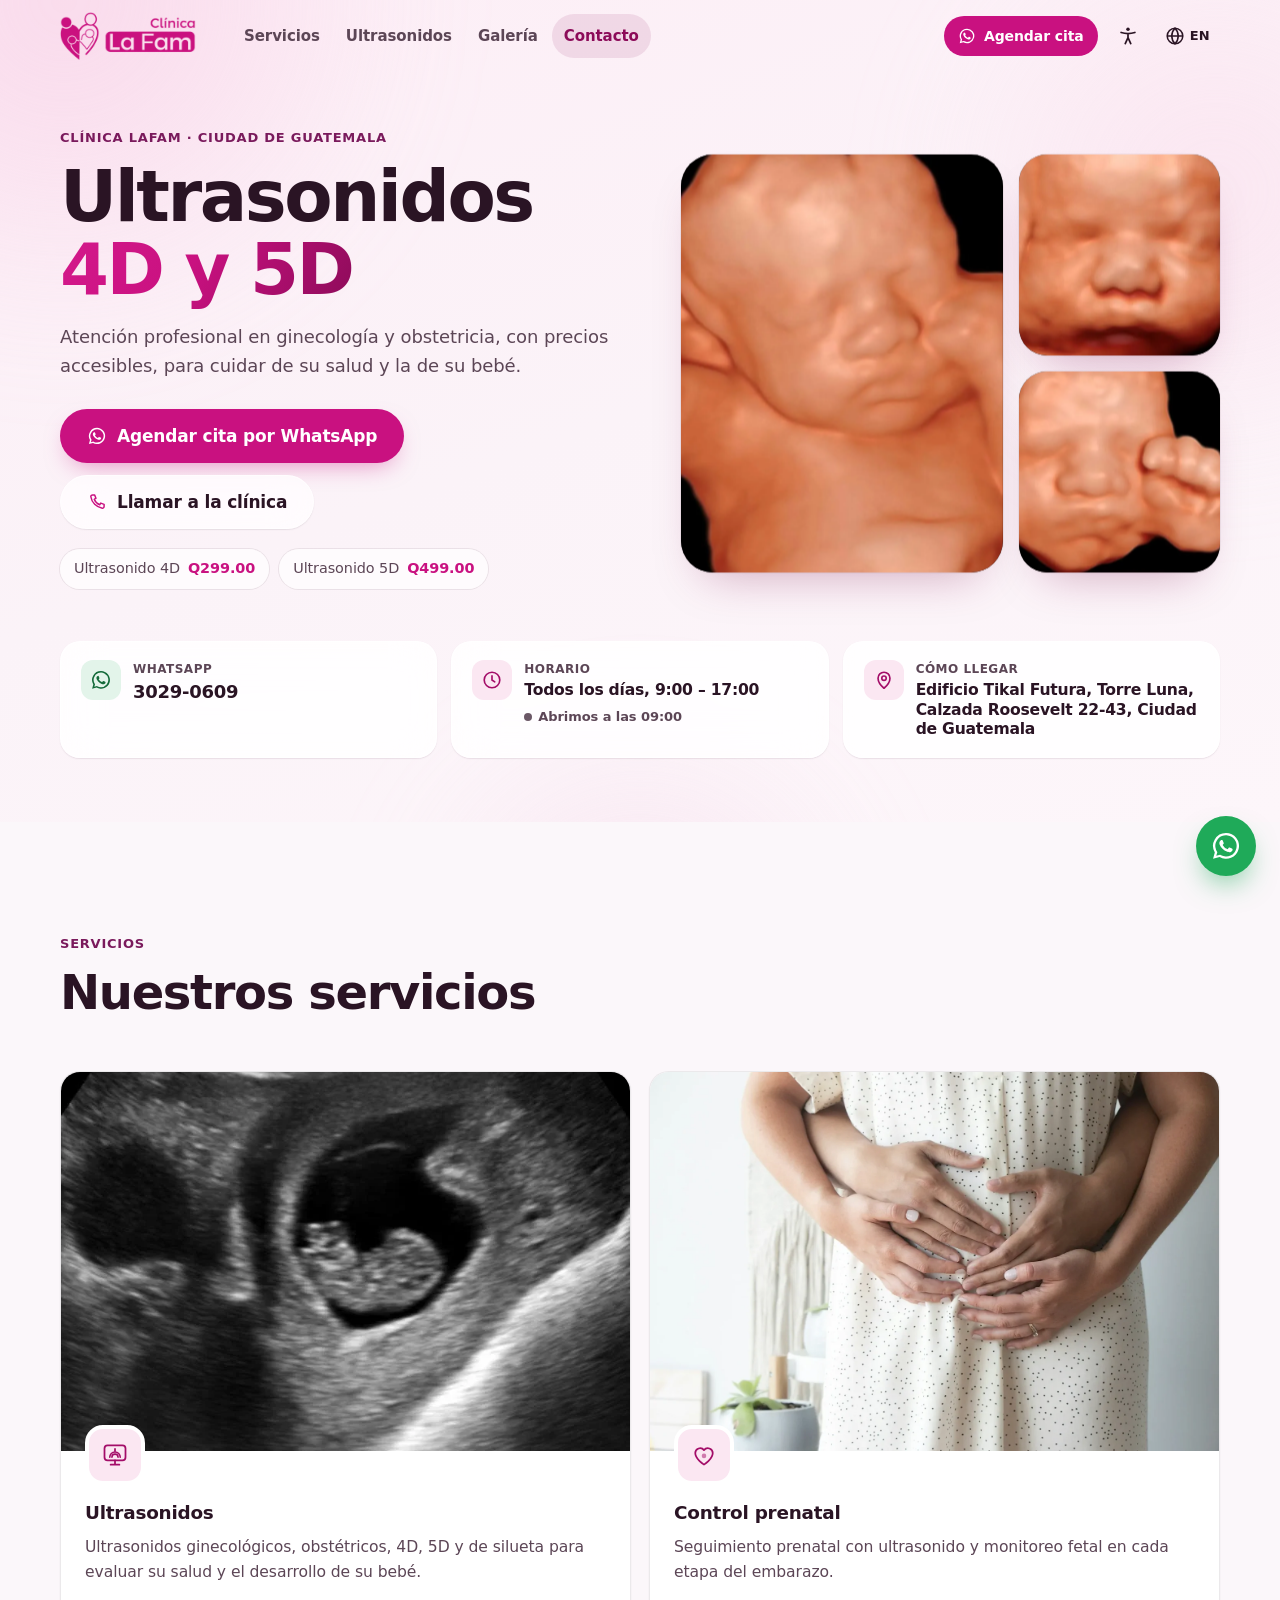
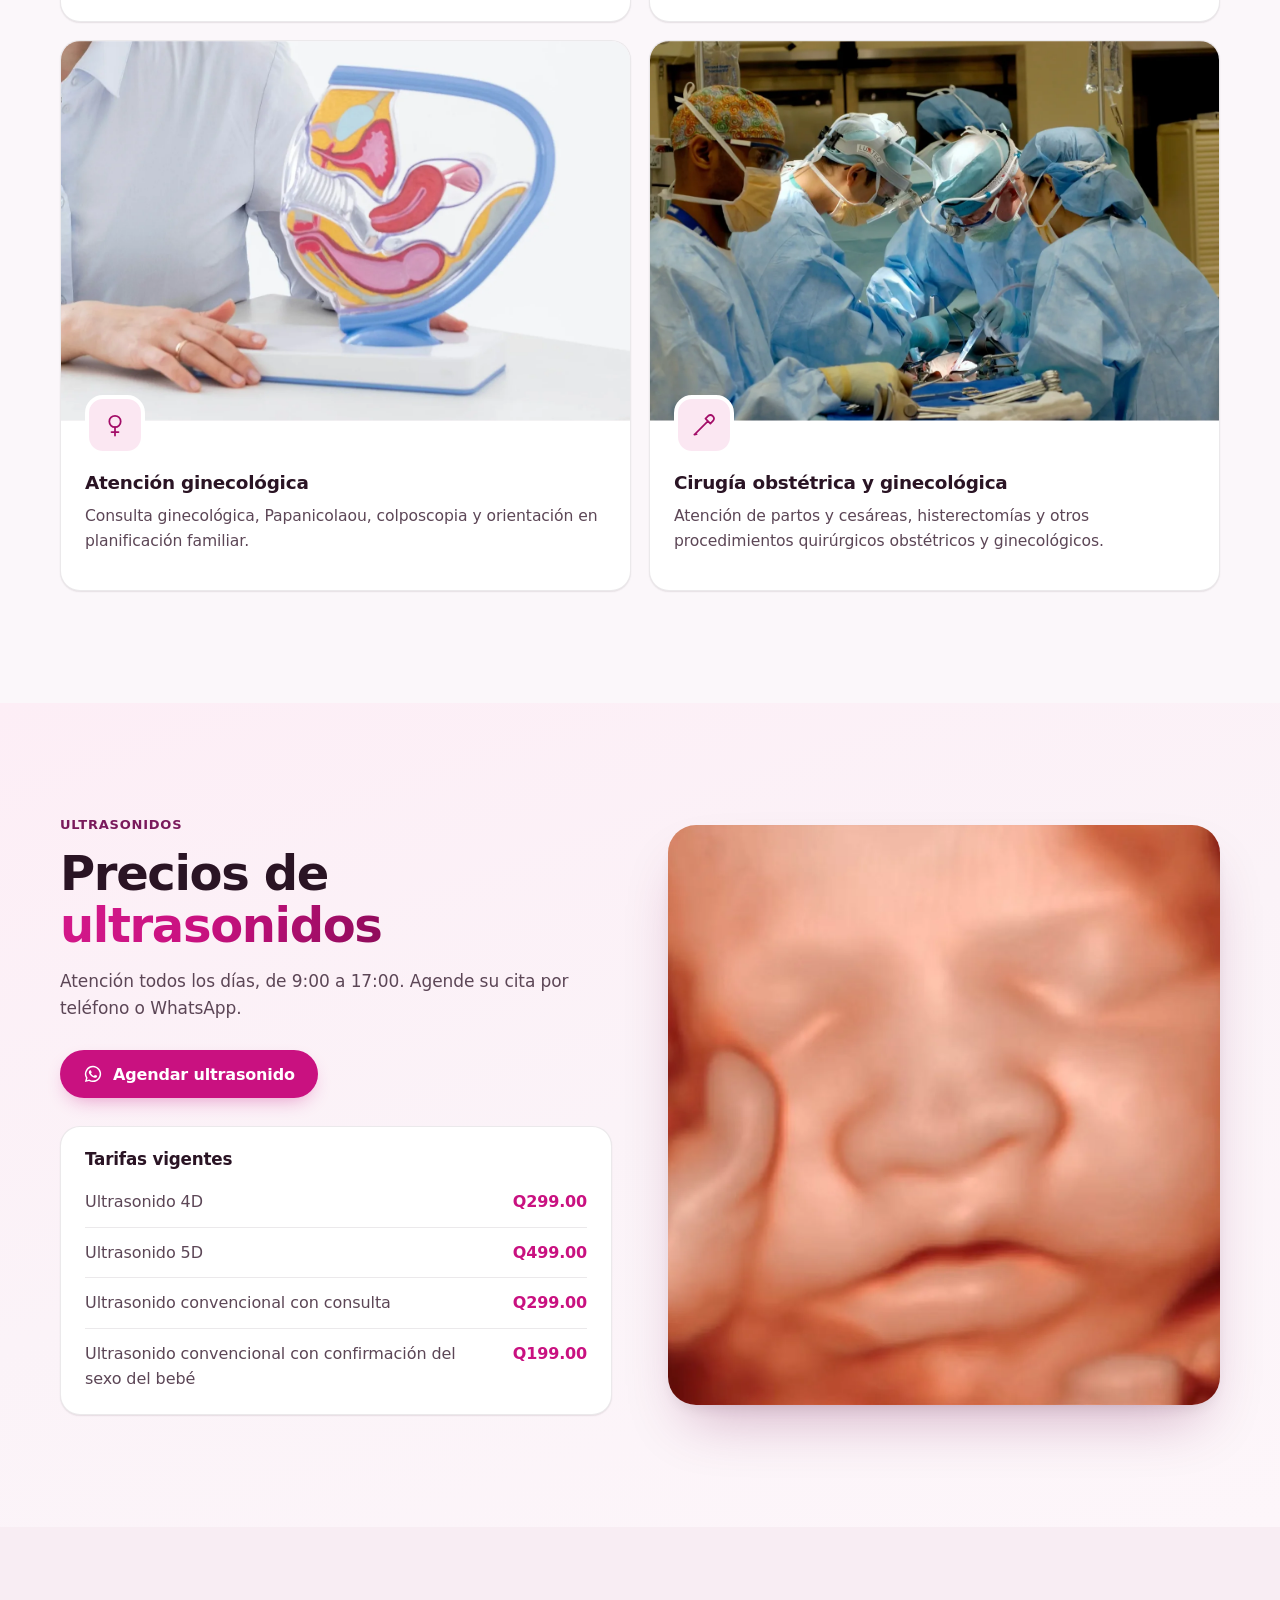
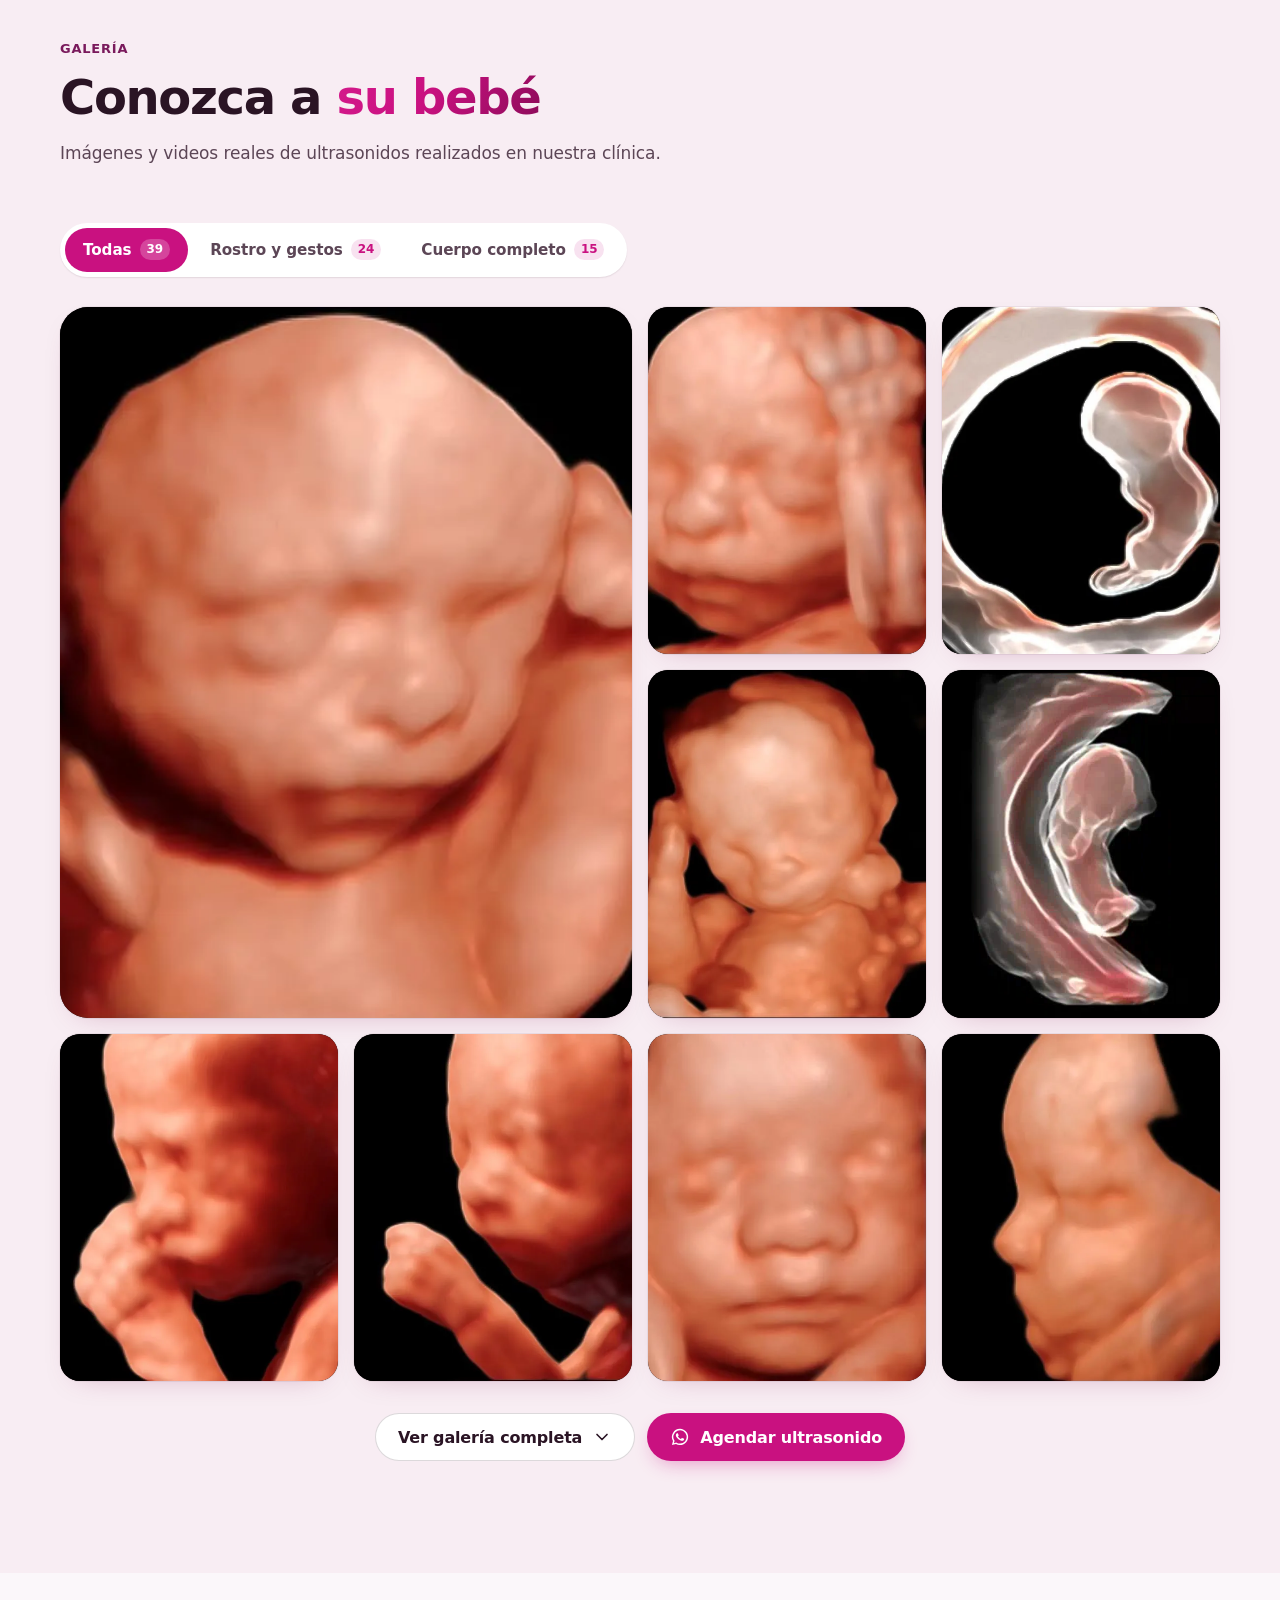
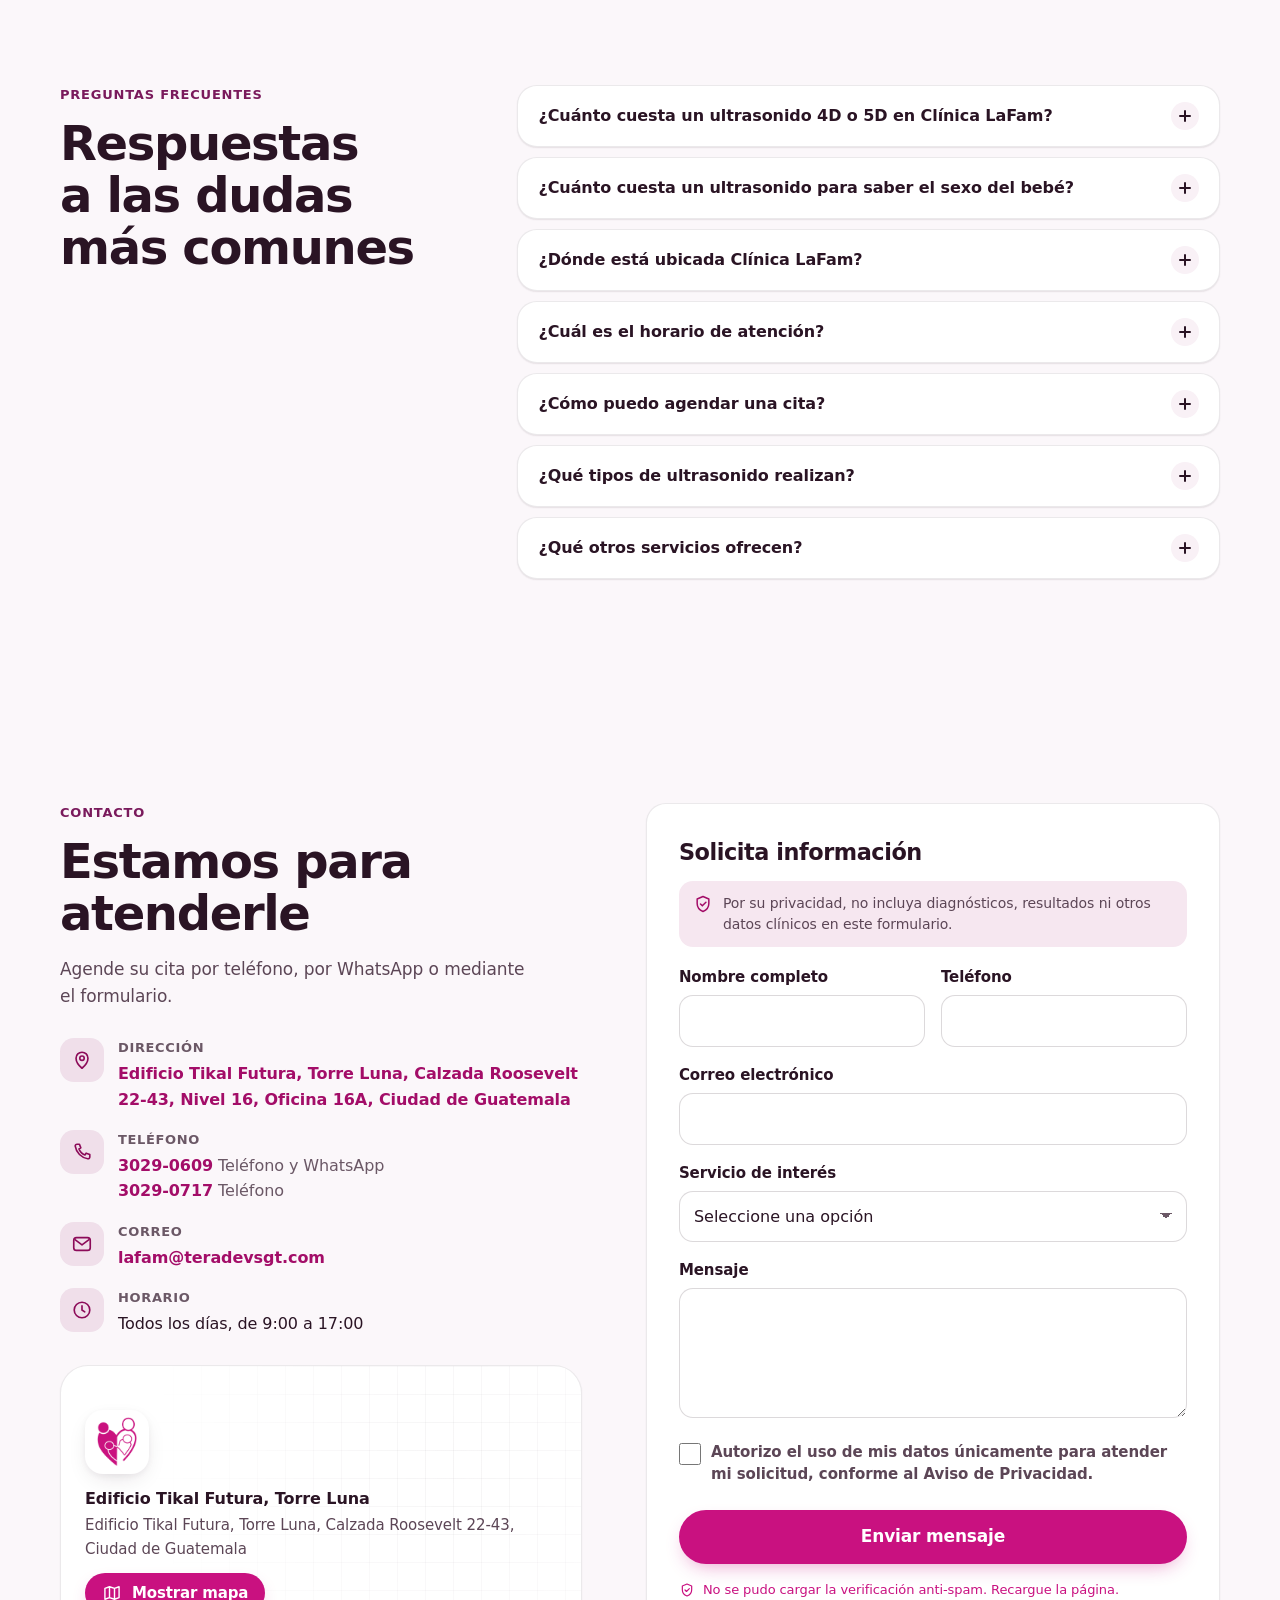
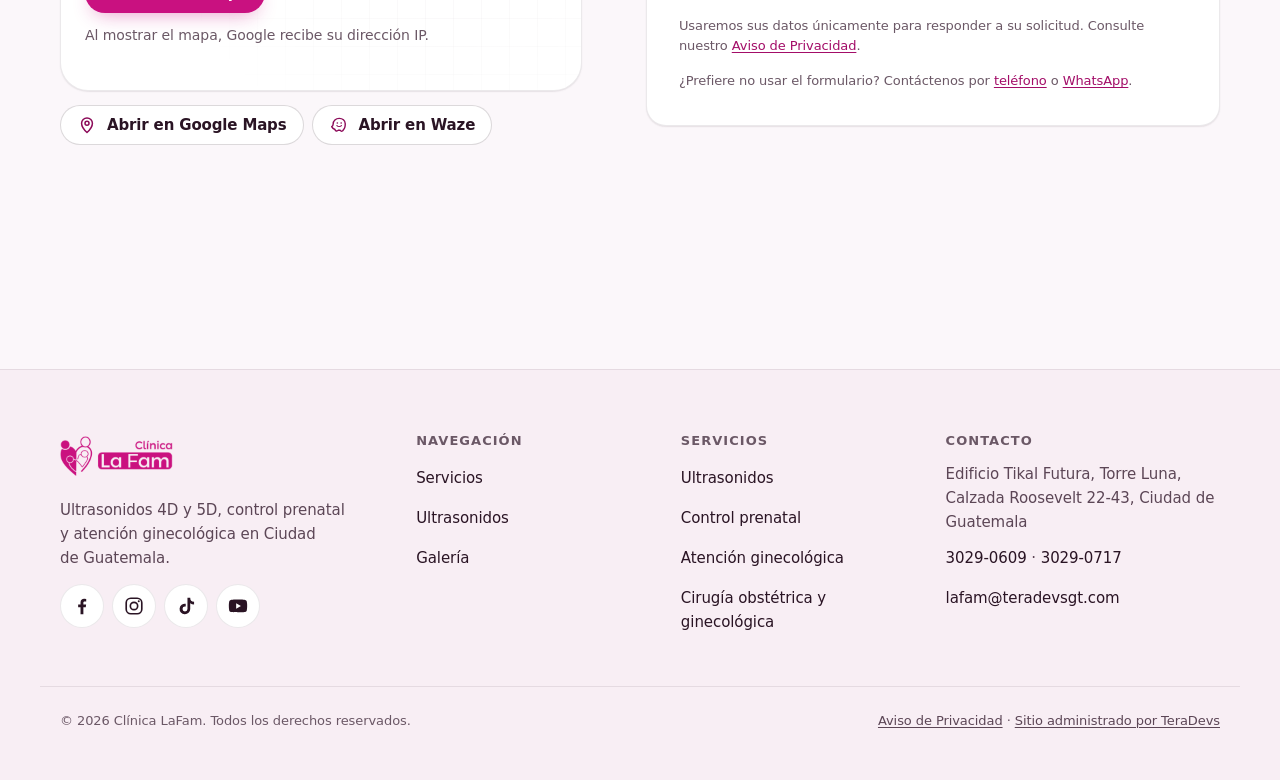
==== commit d03d2c64: "Preview: professional copy" ====
--- a/index.html
+++ b/index.html
@@ -30,8 +30,8 @@
 <link rel="apple-touch-icon" href="assets/apple-touch-icon.png">
 <link rel="manifest" href="site.webmanifest">
 
-<script src="assets/a11y-boot.js?v=21"></script>
-<link rel="stylesheet" href="assets/main.css?v=21">
+<script src="assets/a11y-boot.js?v=22"></script>
+<link rel="stylesheet" href="assets/main.css?v=22">
 
 <script type="application/ld+json">
 {
@@ -61,10 +61,10 @@
   "currenciesAccepted": "GTQ",
   "priceRange": "Q199 – Q499",
   "medicalSpecialty": ["Obstetric", "Gynecologic"],
-  "availableService": [{"@type":"MedicalProcedure","name":"Ultrasonidos","description":"Ultrasonidos ginecológicos, obstétricos, 4D, 5D y de silueta para chequear tu salud y la de tu bebé."},{"@type":"MedicalProcedure","name":"Control prenatal","description":"Te brindamos control prenatal, ultrasonido y monitoreo fetal durante todo el embarazo."},{"@type":"MedicalProcedure","name":"Atención ginecológica","description":"Brindamos atención ginecológica, Papanicolaou, colposcopia y orientación en planificación familiar."},{"@type":"MedicalProcedure","name":"Cirugía obstétrica y ginecológica","description":"Atendemos partos, cesáreas, histerectomías y otros procedimientos médicos para cuidar de tu salud."}],
+  "availableService": [{"@type":"MedicalProcedure","name":"Ultrasonidos","description":"Ultrasonidos ginecológicos, obstétricos, 4D, 5D y de silueta para evaluar su salud y el desarrollo de su bebé."},{"@type":"MedicalProcedure","name":"Control prenatal","description":"Seguimiento prenatal con ultrasonido y monitoreo fetal en cada etapa del embarazo."},{"@type":"MedicalProcedure","name":"Atención ginecológica","description":"Consulta ginecológica, Papanicolaou, colposcopia y orientación en planificación familiar."},{"@type":"MedicalProcedure","name":"Cirugía obstétrica y ginecológica","description":"Atención de partos y cesáreas, histerectomías y otros procedimientos quirúrgicos obstétricos y ginecológicos."}],
   "areaServed": { "@type": "City", "name": "Ciudad de Guatemala" },
   "hasMap": "https://www.google.com/maps/search/?api=1&query=Edificio+Tikal+Futura+Calzada+Roosevelt+22-43+Guatemala",
-  "hasOfferCatalog": {"@type":"OfferCatalog","name":"Precios de ultrasonidos","itemListElement":[{"@type":"Offer","name":"Ultrasonido 4D","price":"299.00","priceCurrency":"GTQ","itemOffered":{"@type":"MedicalProcedure","name":"Ultrasonido 4D"}},{"@type":"Offer","name":"Ultrasonido 5D","price":"499.00","priceCurrency":"GTQ","itemOffered":{"@type":"MedicalProcedure","name":"Ultrasonido 5D"}},{"@type":"Offer","name":"Ultrasonido normal y consulta","price":"299.00","priceCurrency":"GTQ","itemOffered":{"@type":"MedicalProcedure","name":"Ultrasonido normal y consulta"}},{"@type":"Offer","name":"Ultrasonido normal con confirmación del sexo del bebé","price":"199.00","priceCurrency":"GTQ","itemOffered":{"@type":"MedicalProcedure","name":"Ultrasonido normal con confirmación del sexo del bebé"}}]},
+  "hasOfferCatalog": {"@type":"OfferCatalog","name":"Precios de ultrasonidos","itemListElement":[{"@type":"Offer","name":"Ultrasonido 4D","price":"299.00","priceCurrency":"GTQ","itemOffered":{"@type":"MedicalProcedure","name":"Ultrasonido 4D"}},{"@type":"Offer","name":"Ultrasonido 5D","price":"499.00","priceCurrency":"GTQ","itemOffered":{"@type":"MedicalProcedure","name":"Ultrasonido 5D"}},{"@type":"Offer","name":"Ultrasonido convencional con consulta","price":"299.00","priceCurrency":"GTQ","itemOffered":{"@type":"MedicalProcedure","name":"Ultrasonido convencional con consulta"}},{"@type":"Offer","name":"Ultrasonido convencional con confirmación del sexo del bebé","price":"199.00","priceCurrency":"GTQ","itemOffered":{"@type":"MedicalProcedure","name":"Ultrasonido convencional con confirmación del sexo del bebé"}}]},
   "sameAs": ["https://www.facebook.com/profile.php?id=100064603333488","https://www.instagram.com/clinica.lafam/","https://www.tiktok.com/@lafamclinica","https://www.youtube.com/@Cl%C3%ADnicaLaFam"]
 }
 </script>
@@ -83,7 +83,7 @@
 {
   "@context": "https://schema.org",
   "@type": "FAQPage",
-  "mainEntity": [{"@type":"Question","name":"¿Cuánto cuesta un ultrasonido 4D o 5D en Clínica LaFam?","acceptedAnswer":{"@type":"Answer","text":"El ultrasonido 4D cuesta Q299.00 y el ultrasonido 5D, Q499.00. Puedes agendar tu cita por teléfono o WhatsApp al 3029-0609."}},{"@type":"Question","name":"¿Cuánto cuesta un ultrasonido para saber el sexo del bebé?","acceptedAnswer":{"@type":"Answer","text":"El ultrasonido normal con confirmación del sexo del bebé cuesta Q199.00. El ultrasonido normal con consulta cuesta Q299.00."}},{"@type":"Question","name":"¿Dónde está ubicada Clínica LaFam?","acceptedAnswer":{"@type":"Answer","text":"Estamos en Edificio Tikal Futura, Torre Luna, Nivel 16, Oficina 16A, Calzada Roosevelt 22-43, Ciudad de Guatemala."}},{"@type":"Question","name":"¿Qué horario de atención tienen?","acceptedAnswer":{"@type":"Answer","text":"Atendemos todos los días, de lunes a domingo, de 9:00 a 17:00."}},{"@type":"Question","name":"¿Cómo agendo una cita?","acceptedAnswer":{"@type":"Answer","text":"Escríbenos por WhatsApp o llámanos al 3029-0609, o llama al 3029-0717. También puedes enviarnos un mensaje desde el formulario de esta página."}},{"@type":"Question","name":"¿Qué tipos de ultrasonido realizan?","acceptedAnswer":{"@type":"Answer","text":"Realizamos ultrasonidos ginecológicos, obstétricos, 4D, 5D y de silueta."}},{"@type":"Question","name":"¿Qué otros servicios ofrecen?","acceptedAnswer":{"@type":"Answer","text":"Control prenatal con ultrasonido y monitoreo fetal durante todo el embarazo; atención ginecológica con Papanicolaou, colposcopia y orientación en planificación familiar; y cirugía obstétrica y ginecológica: partos, cesáreas e histerectomías."}}]
+  "mainEntity": [{"@type":"Question","name":"¿Cuánto cuesta un ultrasonido 4D o 5D en Clínica LaFam?","acceptedAnswer":{"@type":"Answer","text":"El ultrasonido 4D tiene un costo de Q299.00 y el 5D, de Q499.00. Puede agendar su cita por teléfono o WhatsApp al 3029-0609."}},{"@type":"Question","name":"¿Cuánto cuesta un ultrasonido para saber el sexo del bebé?","acceptedAnswer":{"@type":"Answer","text":"El ultrasonido convencional con confirmación del sexo del bebé tiene un costo de Q199.00, y el ultrasonido convencional con consulta, de Q299.00."}},{"@type":"Question","name":"¿Dónde está ubicada Clínica LaFam?","acceptedAnswer":{"@type":"Answer","text":"Nos ubicamos en Edificio Tikal Futura, Torre Luna, Nivel 16, Oficina 16A, Calzada Roosevelt 22-43, Ciudad de Guatemala."}},{"@type":"Question","name":"¿Cuál es el horario de atención?","acceptedAnswer":{"@type":"Answer","text":"Atendemos todos los días, incluidos sábados y domingos, de 9:00 a 17:00."}},{"@type":"Question","name":"¿Cómo puedo agendar una cita?","acceptedAnswer":{"@type":"Answer","text":"Por WhatsApp o por teléfono al 3029-0609, o al 3029-0717. También puede escribirnos mediante el formulario de contacto de esta página."}},{"@type":"Question","name":"¿Qué tipos de ultrasonido realizan?","acceptedAnswer":{"@type":"Answer","text":"Realizamos ultrasonidos ginecológicos, obstétricos, 4D, 5D y de silueta."}},{"@type":"Question","name":"¿Qué otros servicios ofrecen?","acceptedAnswer":{"@type":"Answer","text":"Ofrecemos control prenatal con ultrasonido y monitoreo fetal; atención ginecológica, que incluye Papanicolaou, colposcopia y orientación en planificación familiar; y cirugía obstétrica y ginecológica, como partos, cesáreas e histerectomías."}}]
 }
 </script>
 </head>
@@ -156,7 +156,7 @@
       <a href="#contacto" data-i18n="nav.contact">Contacto</a>
     </nav>
     <div class="header-actions">
-      <a class="pill pill-emergency" data-wa="" href="https://wa.me/50230290609?text=Hola%2C%20quisiera%20agendar%20una%20cita%20en%20Cl%C3%ADnica%20LaFam." target="_blank" rel="noopener noreferrer" data-i18n-attr="aria-label:hero.cta2" aria-label="Agenda tu cita por WhatsApp"><svg aria-hidden="true"><use href="#i-wa"/></svg><span data-i18n="nav.emergency">Haz una cita</span></a>
+      <a class="pill pill-emergency" data-wa="" href="https://wa.me/50230290609?text=Hola%2C%20quisiera%20agendar%20una%20cita%20en%20Cl%C3%ADnica%20LaFam." target="_blank" rel="noopener noreferrer" data-i18n-attr="aria-label:hero.cta2" aria-label="Agendar cita por WhatsApp"><svg aria-hidden="true"><use href="#i-wa"/></svg><span data-i18n="nav.emergency">Agendar cita</span></a>
       <button type="button" class="icon-btn" id="a11yToggle" aria-haspopup="dialog" aria-expanded="false" aria-controls="a11yPanel" data-i18n-attr="aria-label:a11y.open_aria" aria-label="Opciones de accesibilidad"><svg aria-hidden="true"><use href="#i-a11y"/></svg></button>
       <button type="button" class="icon-btn lang-btn" id="langToggle" data-lang-toggle data-i18n-attr="aria-label:lang.toggle_aria" aria-label="Cambiar idioma a inglés"><svg aria-hidden="true"><use href="#i-globe"/></svg><span>EN</span></button>
       <button type="button" class="icon-btn menu-btn" id="menuToggle" aria-haspopup="dialog" aria-expanded="false" aria-controls="mobileNav" data-i18n-attr="aria-label:menu.open_aria" aria-label="Abrir menú"><svg aria-hidden="true"><use href="#i-menu"/></svg></button>
@@ -178,7 +178,7 @@
   </nav>
   <div class="sheet-foot">
     <button type="button" class="btn btn-ghost btn-block lang-sheet" data-lang-toggle data-i18n-attr="aria-label:lang.toggle_aria" aria-label="Cambiar idioma a inglés"><svg aria-hidden="true"><use href="#i-globe"/></svg><span data-i18n="lang.switch_to">English</span></button>
-    <a class="btn btn-emergency btn-block" data-wa="" href="https://wa.me/50230290609?text=Hola%2C%20quisiera%20agendar%20una%20cita%20en%20Cl%C3%ADnica%20LaFam." target="_blank" rel="noopener noreferrer"><svg aria-hidden="true"><use href="#i-wa"/></svg><span data-i18n="hero.cta2">Agenda tu cita por WhatsApp</span></a>
+    <a class="btn btn-emergency btn-block" data-wa="" href="https://wa.me/50230290609?text=Hola%2C%20quisiera%20agendar%20una%20cita%20en%20Cl%C3%ADnica%20LaFam." target="_blank" rel="noopener noreferrer"><svg aria-hidden="true"><use href="#i-wa"/></svg><span data-i18n="hero.cta2">Agendar cita por WhatsApp</span></a>
     <a class="btn btn-ghost btn-block" href="tel:+50230290609"><svg aria-hidden="true"><use href="#i-phone"/></svg><span data-i18n="hero.cta1">Llamar a la clínica</span></a>
   </div>
 </dialog>
@@ -188,7 +188,7 @@
     <h2 id="a11yTitle" data-i18n="a11y.title">Accesibilidad</h2>
     <button type="button" class="link-btn" data-close data-i18n="a11y.close">Listo</button>
   </div>
-  <p class="muted small" data-i18n="a11y.desc">Ajusta el sitio a tu comodidad. Tus preferencias se guardan en este dispositivo.</p>
+  <p class="muted small" data-i18n="a11y.desc">Ajuste el sitio a su comodidad. Sus preferencias se guardan en este dispositivo.</p>
   <div class="a11y-row">
     <span id="a11ySizeLabel" data-i18n="a11y.text_size">Tamaño del texto</span>
     <div class="segmented" role="group" aria-labelledby="a11ySizeLabel">
@@ -213,9 +213,9 @@
       <div class="hero-copy">
         <p class="eyebrow" data-i18n="hero.eyebrow">Clínica LaFam · Ciudad de Guatemala</p>
         <h1 data-i18n="hero.title">Ultrasonidos <em>4D y 5D</em></h1>
-        <p class="lead" data-i18n="hero.desc">Brindamos la mejor atención médica a precios accesibles para cuidar de tu salud y la de tu bebé.</p>
+        <p class="lead" data-i18n="hero.desc">Atención profesional en ginecología y obstetricia, con precios accesibles, para cuidar de su salud y la de su bebé.</p>
         <div class="hero-ctas">
-          <a class="btn btn-emergency btn-lg" data-wa="" href="https://wa.me/50230290609?text=Hola%2C%20quisiera%20agendar%20una%20cita%20en%20Cl%C3%ADnica%20LaFam." target="_blank" rel="noopener noreferrer"><svg aria-hidden="true"><use href="#i-wa"/></svg><span data-i18n="hero.cta2">Agenda tu cita por WhatsApp</span></a>
+          <a class="btn btn-emergency btn-lg" data-wa="" href="https://wa.me/50230290609?text=Hola%2C%20quisiera%20agendar%20una%20cita%20en%20Cl%C3%ADnica%20LaFam." target="_blank" rel="noopener noreferrer"><svg aria-hidden="true"><use href="#i-wa"/></svg><span data-i18n="hero.cta2">Agendar cita por WhatsApp</span></a>
           <a class="btn btn-glass btn-lg btn-call" href="tel:+50230290609"><svg aria-hidden="true"><use href="#i-phone"/></svg><span data-i18n="hero.cta1">Llamar a la clínica</span></a>
         </div>
         <ul class="hero-prices"><li><a href="#ultrasonidos"><span data-i18n="mfeat1.title">Ultrasonido 4D</span> <strong data-i18n="mfeat1.desc">Q299.00</strong></a></li><li><a href="#ultrasonidos"><span data-i18n="mfeat2.title">Ultrasonido 5D</span> <strong data-i18n="mfeat2.desc">Q499.00</strong></a></li></ul>
@@ -243,10 +243,10 @@
         <h2 data-i18n="services.title">Nuestros servicios</h2>
       </div>
       <ul class="services-grid">
-        <li class="service-card reveal i1 has-photo" data-service="service1"><span class="service-media"><img class="service-photo" src="assets/img/site/svc-ultrasonido.webp" srcset="assets/img/site/svc-ultrasonido.webp 741w" sizes="(max-width: 620px) 92vw, (max-width: 960px) 46vw, 376px" width="741" height="653" alt="Ultrasonido normal" data-i18n-attr="alt:media.service1.alt" loading="lazy" decoding="async"></span><div class="service-body"><span class="service-icon" aria-hidden="true"><svg><use href="#s-1"/></svg></span><h3 data-i18n="service1.title">Ultrasonidos</h3><p data-i18n="service1.desc">Ultrasonidos ginecológicos, obstétricos, 4D, 5D y de silueta para chequear tu salud y la de tu bebé.</p><div class="service-actions"></div></div></li>
-        <li class="service-card reveal i2 has-photo" data-service="service2"><span class="service-media"><img class="service-photo" src="assets/img/site/svc-prenatal.webp" srcset="assets/img/site/svc-prenatal.webp 1400w" sizes="(max-width: 620px) 92vw, (max-width: 960px) 46vw, 376px" width="1400" height="933" alt="Control prenatal" data-i18n-attr="alt:media.service2.alt" loading="lazy" decoding="async"></span><div class="service-body"><span class="service-icon" aria-hidden="true"><svg><use href="#s-2"/></svg></span><h3 data-i18n="service2.title">Control prenatal</h3><p data-i18n="service2.desc">Te brindamos control prenatal, ultrasonido y monitoreo fetal durante todo el embarazo.</p><div class="service-actions"></div></div></li>
-        <li class="service-card reveal i3 has-photo" data-service="service3"><span class="service-media"><img class="service-photo" src="assets/img/site/svc-ginecologia.webp" srcset="assets/img/site/svc-ginecologia.webp 1400w" sizes="(max-width: 620px) 92vw, (max-width: 960px) 46vw, 376px" width="1400" height="1001" alt="Ginecología y obstetricia" data-i18n-attr="alt:media.service3.alt" loading="lazy" decoding="async"></span><div class="service-body"><span class="service-icon" aria-hidden="true"><svg><use href="#s-3"/></svg></span><h3 data-i18n="service3.title">Atención ginecológica</h3><p data-i18n="service3.desc">Brindamos atención ginecológica, Papanicolaou, colposcopia y orientación en planificación familiar.</p><div class="service-actions"></div></div></li>
-        <li class="service-card reveal i1 has-photo" data-service="service4"><span class="service-media"><img class="service-photo" src="assets/img/site/svc-cirugia.webp" srcset="assets/img/site/svc-cirugia.webp 1400w" sizes="(max-width: 620px) 92vw, (max-width: 960px) 46vw, 376px" width="1400" height="912" alt="Cirugías de obstetricia y ginecología" data-i18n-attr="alt:media.service4.alt" loading="lazy" decoding="async"></span><div class="service-body"><span class="service-icon" aria-hidden="true"><svg><use href="#s-4"/></svg></span><h3 data-i18n="service4.title">Cirugía obstétrica y ginecológica</h3><p data-i18n="service4.desc">Atendemos partos, cesáreas, histerectomías y otros procedimientos médicos para cuidar de tu salud.</p><div class="service-actions"></div></div></li>
+        <li class="service-card reveal i1 has-photo" data-service="service1"><span class="service-media"><img class="service-photo" src="assets/img/site/svc-ultrasonido.webp" srcset="assets/img/site/svc-ultrasonido.webp 741w" sizes="(max-width: 620px) 92vw, (max-width: 960px) 46vw, 376px" width="741" height="653" alt="Ultrasonido normal" data-i18n-attr="alt:media.service1.alt" loading="lazy" decoding="async"></span><div class="service-body"><span class="service-icon" aria-hidden="true"><svg><use href="#s-1"/></svg></span><h3 data-i18n="service1.title">Ultrasonidos</h3><p data-i18n="service1.desc">Ultrasonidos ginecológicos, obstétricos, 4D, 5D y de silueta para evaluar su salud y el desarrollo de su bebé.</p><div class="service-actions"></div></div></li>
+        <li class="service-card reveal i2 has-photo" data-service="service2"><span class="service-media"><img class="service-photo" src="assets/img/site/svc-prenatal.webp" srcset="assets/img/site/svc-prenatal.webp 1400w" sizes="(max-width: 620px) 92vw, (max-width: 960px) 46vw, 376px" width="1400" height="933" alt="Control prenatal" data-i18n-attr="alt:media.service2.alt" loading="lazy" decoding="async"></span><div class="service-body"><span class="service-icon" aria-hidden="true"><svg><use href="#s-2"/></svg></span><h3 data-i18n="service2.title">Control prenatal</h3><p data-i18n="service2.desc">Seguimiento prenatal con ultrasonido y monitoreo fetal en cada etapa del embarazo.</p><div class="service-actions"></div></div></li>
+        <li class="service-card reveal i3 has-photo" data-service="service3"><span class="service-media"><img class="service-photo" src="assets/img/site/svc-ginecologia.webp" srcset="assets/img/site/svc-ginecologia.webp 1400w" sizes="(max-width: 620px) 92vw, (max-width: 960px) 46vw, 376px" width="1400" height="1001" alt="Ginecología y obstetricia" data-i18n-attr="alt:media.service3.alt" loading="lazy" decoding="async"></span><div class="service-body"><span class="service-icon" aria-hidden="true"><svg><use href="#s-3"/></svg></span><h3 data-i18n="service3.title">Atención ginecológica</h3><p data-i18n="service3.desc">Consulta ginecológica, Papanicolaou, colposcopia y orientación en planificación familiar.</p><div class="service-actions"></div></div></li>
+        <li class="service-card reveal i1 has-photo" data-service="service4"><span class="service-media"><img class="service-photo" src="assets/img/site/svc-cirugia.webp" srcset="assets/img/site/svc-cirugia.webp 1400w" sizes="(max-width: 620px) 92vw, (max-width: 960px) 46vw, 376px" width="1400" height="912" alt="Cirugías de obstetricia y ginecología" data-i18n-attr="alt:media.service4.alt" loading="lazy" decoding="async"></span><div class="service-body"><span class="service-icon" aria-hidden="true"><svg><use href="#s-4"/></svg></span><h3 data-i18n="service4.title">Cirugía obstétrica y ginecológica</h3><p data-i18n="service4.desc">Atención de partos y cesáreas, histerectomías y otros procedimientos quirúrgicos obstétricos y ginecológicos.</p><div class="service-actions"></div></div></li>
       </ul>
     </div>
   </section>
@@ -257,18 +257,18 @@
       <div class="maternity-grid">
         <div class="maternity-copy reveal">
           <p class="eyebrow" data-i18n="maternity.eyebrow">Ultrasonidos</p>
-          <h2 data-i18n="maternity.title">Ven a conocer al <em>amor de tu vida</em></h2>
-          <p class="lead" data-i18n="maternity.desc">Atendemos todos los días, de 9:00 a 17:00.</p>
+          <h2 data-i18n="maternity.title">Precios de <em>ultrasonidos</em></h2>
+          <p class="lead" data-i18n="maternity.desc">Atención todos los días, de 9:00 a 17:00. Agende su cita por teléfono o WhatsApp.</p>
           <div class="cta-row">
-            <a class="btn btn-primary" data-wa="maternity.cta" href="https://wa.me/50230290609?text=Hola%2C%20quisiera%20agendar%20una%20cita%20en%20Cl%C3%ADnica%20LaFam." target="_blank" rel="noopener noreferrer"><svg aria-hidden="true"><use href="#i-wa"/></svg><span data-i18n="maternity.cta">Agenda tu ultrasonido</span></a>
+            <a class="btn btn-primary" data-wa="maternity.cta" href="https://wa.me/50230290609?text=Hola%2C%20quisiera%20agendar%20una%20cita%20en%20Cl%C3%ADnica%20LaFam." target="_blank" rel="noopener noreferrer"><svg aria-hidden="true"><use href="#i-wa"/></svg><span data-i18n="maternity.cta">Agendar ultrasonido</span></a>
           </div>
           <div class="card price-card reveal">
-            <h3 class="price-head" data-i18n="maternity.prices">Precios de ultrasonidos</h3>
+            <h3 class="price-head" data-i18n="maternity.prices">Tarifas vigentes</h3>
             <dl class="price-list">
               <div class="price-row"><dt data-i18n="mfeat1.title">Ultrasonido 4D</dt><dd data-i18n="mfeat1.desc">Q299.00</dd></div>
               <div class="price-row"><dt data-i18n="mfeat2.title">Ultrasonido 5D</dt><dd data-i18n="mfeat2.desc">Q499.00</dd></div>
-              <div class="price-row"><dt data-i18n="mfeat3.title">Ultrasonido normal y consulta</dt><dd data-i18n="mfeat3.desc">Q299.00</dd></div>
-              <div class="price-row"><dt data-i18n="mfeat4.title">Ultrasonido normal con confirmación del sexo del bebé</dt><dd data-i18n="mfeat4.desc">Q199.00</dd></div>
+              <div class="price-row"><dt data-i18n="mfeat3.title">Ultrasonido convencional con consulta</dt><dd data-i18n="mfeat3.desc">Q299.00</dd></div>
+              <div class="price-row"><dt data-i18n="mfeat4.title">Ultrasonido convencional con confirmación del sexo del bebé</dt><dd data-i18n="mfeat4.desc">Q199.00</dd></div>
             </dl>
           </div>
 
@@ -285,8 +285,8 @@
     <div class="container">
       <div class="section-head reveal">
         <p class="eyebrow" data-i18n="projects.eyebrow">Galería</p>
-        <h2 data-i18n="projects.title">Conoce a <em>tu bebé</em></h2>
-        <p class="lead" data-i18n="projects.desc">Fotos y videos reales, tomados en nuestra clínica.</p>
+        <h2 data-i18n="projects.title">Conozca a <em>su bebé</em></h2>
+        <p class="lead" data-i18n="projects.desc">Imágenes y videos reales de ultrasonidos realizados en nuestra clínica.</p>
       </div>
       <div class="gal-filter reveal" role="group" aria-label="Filtrar las fotos" data-i18n-attr="aria-label:gallery.filter_aria"><button type="button" class="gal-tab" data-filter="all" aria-pressed="true" aria-controls="galGrid"><span data-i18n="gallery.filter_all">Todas</span><span class="gal-count">39</span></button><button type="button" class="gal-tab" data-filter="face" aria-pressed="false" aria-controls="galGrid"><span data-i18n="gallery.filter_face">Rostro y gestos</span><span class="gal-count">24</span></button><button type="button" class="gal-tab" data-filter="body" aria-pressed="false" aria-controls="galGrid"><span data-i18n="gallery.filter_body">Cuerpo completo</span><span class="gal-count">15</span></button></div>
       <div class="gal-grid" id="galGrid" data-images="assets/img/site/g09.webp, assets/img/site/g01.webp, assets/img/site/g02.webp, assets/img/site/g03.webp, assets/img/site/g04.webp, assets/img/site/g06.webp, assets/img/site/g07.webp, assets/img/site/g10.webp, assets/img/site/g11.webp, assets/img/site/g12.webp, assets/img/site/g13.webp, assets/img/site/g14.webp, assets/img/site/g08.webp, assets/img/site/g15.webp, assets/img/site/g16.webp, assets/img/site/g17.webp, assets/img/site/g18.webp, assets/img/site/g19.webp, assets/img/site/g20.webp, assets/img/site/g21.webp, assets/img/site/g22.webp, assets/img/site/g23.webp, assets/img/site/g24.webp, assets/img/site/g25.webp, assets/img/site/g05.webp, assets/img/site/g26.webp, assets/img/site/g27.webp, assets/img/site/g28.webp, assets/img/site/g29.webp, assets/img/site/g30.webp, assets/img/site/g31.webp, assets/img/site/g32.webp, assets/img/site/g33.webp, assets/img/site/g34.webp, assets/img/site/g35.webp, assets/img/site/g36.webp">
@@ -332,7 +332,7 @@
       </div>
       <div class="gal-actions cta-row">
         <span class="gal-more"><button type="button" class="btn btn-ghost" id="galMore" aria-controls="galGrid" aria-expanded="false"><span data-i18n="gallery.more">Ver toda la galería</span><svg aria-hidden="true"><use href="#i-chev"/></svg></button></span>
-        <a class="btn btn-primary" data-wa="maternity.cta" href="https://wa.me/50230290609?text=Hola%2C%20quisiera%20agendar%20una%20cita%20en%20Cl%C3%ADnica%20LaFam." target="_blank" rel="noopener noreferrer"><svg aria-hidden="true"><use href="#i-wa"/></svg><span data-i18n="maternity.cta">Agenda tu ultrasonido</span></a>
+        <a class="btn btn-primary" data-wa="maternity.cta" href="https://wa.me/50230290609?text=Hola%2C%20quisiera%20agendar%20una%20cita%20en%20Cl%C3%ADnica%20LaFam." target="_blank" rel="noopener noreferrer"><svg aria-hidden="true"><use href="#i-wa"/></svg><span data-i18n="maternity.cta">Agendar ultrasonido</span></a>
       </div>
 
     </div>
@@ -343,16 +343,16 @@
     <div class="container faq-grid">
       <div class="section-head reveal">
         <p class="eyebrow" data-i18n="faq.eyebrow">Preguntas frecuentes</p>
-        <h2 data-i18n="faq.title">Resolvemos tus dudas</h2>
+        <h2 data-i18n="faq.title">Respuestas a las dudas más comunes</h2>
       </div>
       <div class="faq-list reveal">
-        <details class="faq-item"><summary><span data-i18n="faq.q1">¿Cuánto cuesta un ultrasonido 4D o 5D en Clínica LaFam?</span><span class="faq-icon" aria-hidden="true"></span></summary><div class="faq-a"><p data-i18n="faq.a1">El ultrasonido 4D cuesta Q299.00 y el ultrasonido 5D, Q499.00. Puedes agendar tu cita por teléfono o WhatsApp al 3029-0609.</p></div></details>
-        <details class="faq-item"><summary><span data-i18n="faq.q2">¿Cuánto cuesta un ultrasonido para saber el sexo del bebé?</span><span class="faq-icon" aria-hidden="true"></span></summary><div class="faq-a"><p data-i18n="faq.a2">El ultrasonido normal con confirmación del sexo del bebé cuesta Q199.00. El ultrasonido normal con consulta cuesta Q299.00.</p></div></details>
-        <details class="faq-item"><summary><span data-i18n="faq.q3">¿Dónde está ubicada Clínica LaFam?</span><span class="faq-icon" aria-hidden="true"></span></summary><div class="faq-a"><p data-i18n="faq.a3">Estamos en Edificio Tikal Futura, Torre Luna, Nivel 16, Oficina 16A, Calzada Roosevelt 22-43, Ciudad de Guatemala.</p></div></details>
-        <details class="faq-item"><summary><span data-i18n="faq.q4">¿Qué horario de atención tienen?</span><span class="faq-icon" aria-hidden="true"></span></summary><div class="faq-a"><p data-i18n="faq.a4">Atendemos todos los días, de lunes a domingo, de 9:00 a 17:00.</p></div></details>
-        <details class="faq-item"><summary><span data-i18n="faq.q5">¿Cómo agendo una cita?</span><span class="faq-icon" aria-hidden="true"></span></summary><div class="faq-a"><p data-i18n="faq.a5">Escríbenos por WhatsApp o llámanos al 3029-0609, o llama al 3029-0717. También puedes enviarnos un mensaje desde el formulario de esta página.</p></div></details>
+        <details class="faq-item"><summary><span data-i18n="faq.q1">¿Cuánto cuesta un ultrasonido 4D o 5D en Clínica LaFam?</span><span class="faq-icon" aria-hidden="true"></span></summary><div class="faq-a"><p data-i18n="faq.a1">El ultrasonido 4D tiene un costo de Q299.00 y el 5D, de Q499.00. Puede agendar su cita por teléfono o WhatsApp al 3029-0609.</p></div></details>
+        <details class="faq-item"><summary><span data-i18n="faq.q2">¿Cuánto cuesta un ultrasonido para saber el sexo del bebé?</span><span class="faq-icon" aria-hidden="true"></span></summary><div class="faq-a"><p data-i18n="faq.a2">El ultrasonido convencional con confirmación del sexo del bebé tiene un costo de Q199.00, y el ultrasonido convencional con consulta, de Q299.00.</p></div></details>
+        <details class="faq-item"><summary><span data-i18n="faq.q3">¿Dónde está ubicada Clínica LaFam?</span><span class="faq-icon" aria-hidden="true"></span></summary><div class="faq-a"><p data-i18n="faq.a3">Nos ubicamos en Edificio Tikal Futura, Torre Luna, Nivel 16, Oficina 16A, Calzada Roosevelt 22-43, Ciudad de Guatemala.</p></div></details>
+        <details class="faq-item"><summary><span data-i18n="faq.q4">¿Cuál es el horario de atención?</span><span class="faq-icon" aria-hidden="true"></span></summary><div class="faq-a"><p data-i18n="faq.a4">Atendemos todos los días, incluidos sábados y domingos, de 9:00 a 17:00.</p></div></details>
+        <details class="faq-item"><summary><span data-i18n="faq.q5">¿Cómo puedo agendar una cita?</span><span class="faq-icon" aria-hidden="true"></span></summary><div class="faq-a"><p data-i18n="faq.a5">Por WhatsApp o por teléfono al 3029-0609, o al 3029-0717. También puede escribirnos mediante el formulario de contacto de esta página.</p></div></details>
         <details class="faq-item"><summary><span data-i18n="faq.q6">¿Qué tipos de ultrasonido realizan?</span><span class="faq-icon" aria-hidden="true"></span></summary><div class="faq-a"><p data-i18n="faq.a6">Realizamos ultrasonidos ginecológicos, obstétricos, 4D, 5D y de silueta.</p></div></details>
-        <details class="faq-item"><summary><span data-i18n="faq.q7">¿Qué otros servicios ofrecen?</span><span class="faq-icon" aria-hidden="true"></span></summary><div class="faq-a"><p data-i18n="faq.a7">Control prenatal con ultrasonido y monitoreo fetal durante todo el embarazo; atención ginecológica con Papanicolaou, colposcopia y orientación en planificación familiar; y cirugía obstétrica y ginecológica: partos, cesáreas e histerectomías.</p></div></details>
+        <details class="faq-item"><summary><span data-i18n="faq.q7">¿Qué otros servicios ofrecen?</span><span class="faq-icon" aria-hidden="true"></span></summary><div class="faq-a"><p data-i18n="faq.a7">Ofrecemos control prenatal con ultrasonido y monitoreo fetal; atención ginecológica, que incluye Papanicolaou, colposcopia y orientación en planificación familiar; y cirugía obstétrica y ginecológica, como partos, cesáreas e histerectomías.</p></div></details>
       </div>
     </div>
   </section>
@@ -363,14 +363,14 @@
     <div class="container contact-grid">
       <div class="contact-info reveal">
         <p class="eyebrow" data-i18n="contact.eyebrow">Contacto</p>
-        <h2 data-i18n="contact.title">Contáctanos</h2>
-        <p class="lead" data-i18n="contact.desc">Agenda tu cita por teléfono o WhatsApp.</p>
+        <h2 data-i18n="contact.title">Estamos para atenderle</h2>
+        <p class="lead" data-i18n="contact.desc">Agende su cita por teléfono, por WhatsApp o mediante el formulario.</p>
         <ul class="contact-list">
           <li><span class="icn"><svg aria-hidden="true"><use href="#i-pin"/></svg></span><span><strong data-i18n="contact.label_address">Dirección</strong><a href="https://www.google.com/maps/search/?api=1&query=Edificio+Tikal+Futura+Calzada+Roosevelt+22-43+Guatemala" target="_blank" rel="noopener noreferrer">Edificio Tikal Futura, Torre Luna, Calzada Roosevelt 22-43, Nivel 16, Oficina 16A, Ciudad de Guatemala<span class="visually-hidden" data-i18n="a11y.new_tab"> (se abre en una pestaña nueva)</span></a></span></li>
           <li><span class="icn"><svg aria-hidden="true"><use href="#i-phone"/></svg></span><span><strong data-i18n="contact.label_phone">Teléfonos</strong><a href="tel:+50230290609">3029&#8209;0609</a> <span class="muted" data-i18n="contact.phone_main">Teléfono y WhatsApp</span><br><a href="tel:+50230290717">3029&#8209;0717</a> <span class="muted" data-i18n="contact.phone_direct">Directo</span></span></li>
           <li><span class="icn"><svg aria-hidden="true"><use href="#i-mail"/></svg></span><span><strong data-i18n="contact.label_email">Correo</strong><a href="mailto:lafam@teradevsgt.com">lafam@teradevsgt.com</a></span></li>
 
-          <li><span class="icn"><svg aria-hidden="true"><use href="#i-clock"/></svg></span><span><strong data-i18n="contact.label_hours">Horario</strong><span data-i18n="contact.hours_value">Todos los días, de 9:00 a. m. a 5:00 p. m.</span></span></li>
+          <li><span class="icn"><svg aria-hidden="true"><use href="#i-clock"/></svg></span><span><strong data-i18n="contact.label_hours">Horario</strong><span data-i18n="contact.hours_value">Todos los días, de 9:00 a 17:00</span></span></li>
         </ul>
         <div class="map-box card" id="mapBox" data-src="https://www.google.com/maps?output=embed&amp;q=Cl%C3%ADnica%20LaFam%2C%20Edificio%20Tikal%20Futura%2C%20Torre%20Luna%2C%20Calzada%20Roosevelt%2022-43%2C%20Ciudad%20de%20Guatemala">
           <div class="map-placeholder">
@@ -389,47 +389,47 @@
 
       <div class="reveal contact-form-wrap">
         <div class="contact-form card">
-          <h3 class="form-title" data-i18n="form.title">Envíanos un mensaje</h3>
-          <p class="privacy-hint"><svg aria-hidden="true"><use href="#i-shield"/></svg><span data-i18n="form.privacy_hint">Por tu privacidad, no incluyas diagnósticos, resultados ni otros datos clínicos en este formulario.</span></p>
+          <h3 class="form-title" data-i18n="form.title">Solicita información</h3>
+          <p class="privacy-hint"><svg aria-hidden="true"><use href="#i-shield"/></svg><span data-i18n="form.privacy_hint">Por su privacidad, no incluya diagnósticos, resultados ni otros datos clínicos en este formulario.</span></p>
           <div class="form-summary" id="formSummary" role="alert" tabindex="-1" hidden></div>
           <form id="contactForm" novalidate action="assets/contact-handler.php" method="post">
             <div class="form-row">
               <div class="field">
                 <label for="name" data-i18n="form.name_label">Nombre completo</label>
                 <input type="text" id="name" name="name" autocomplete="name" required minlength="2" maxlength="120" aria-describedby="name-error" aria-invalid="false">
-                <small class="err" id="name-error"><svg class="err-icon" aria-hidden="true" viewBox="0 0 16 16" fill="currentColor"><path d="M7.938 2.016A.13.13 0 0 1 8.002 2a.13.13 0 0 1 .063.016.15.15 0 0 1 .054.057l6.857 11.667c.036.06.035.124.002.183a.2.2 0 0 1-.054.06.1.1 0 0 1-.066.017H1.146a.1.1 0 0 1-.066-.017.2.2 0 0 1-.054-.06.18.18 0 0 1 .002-.183L7.884 2.073a.15.15 0 0 1 .054-.057m1.044-.45a1.13 1.13 0 0 0-1.96 0L.165 13.233c-.457.778.091 1.767.98 1.767h13.713c.889 0 1.438-.99.98-1.767z"/><path d="M7.002 12a1 1 0 1 1 2 0 1 1 0 0 1-2 0M7.1 5.995a.905.905 0 1 1 1.8 0l-.35 3.507a.552.552 0 0 1-1.1 0z"/></svg><span data-i18n="form.name_err">Ingresa tu nombre completo.</span></small>
+                <small class="err" id="name-error"><svg class="err-icon" aria-hidden="true" viewBox="0 0 16 16" fill="currentColor"><path d="M7.938 2.016A.13.13 0 0 1 8.002 2a.13.13 0 0 1 .063.016.15.15 0 0 1 .054.057l6.857 11.667c.036.06.035.124.002.183a.2.2 0 0 1-.054.06.1.1 0 0 1-.066.017H1.146a.1.1 0 0 1-.066-.017.2.2 0 0 1-.054-.06.18.18 0 0 1 .002-.183L7.884 2.073a.15.15 0 0 1 .054-.057m1.044-.45a1.13 1.13 0 0 0-1.96 0L.165 13.233c-.457.778.091 1.767.98 1.767h13.713c.889 0 1.438-.99.98-1.767z"/><path d="M7.002 12a1 1 0 1 1 2 0 1 1 0 0 1-2 0M7.1 5.995a.905.905 0 1 1 1.8 0l-.35 3.507a.552.552 0 0 1-1.1 0z"/></svg><span data-i18n="form.name_err">Ingrese su nombre completo.</span></small>
               </div>
               <div class="field">
                 <label for="phone" data-i18n="form.phone_label">Teléfono</label>
                 <input type="tel" id="phone" name="phone" autocomplete="tel" required pattern="[\d\s\(\)+\-]{8,}" maxlength="30" aria-describedby="phone-error" aria-invalid="false">
-                <small class="err" id="phone-error"><svg class="err-icon" aria-hidden="true" viewBox="0 0 16 16" fill="currentColor"><path d="M7.938 2.016A.13.13 0 0 1 8.002 2a.13.13 0 0 1 .063.016.15.15 0 0 1 .054.057l6.857 11.667c.036.06.035.124.002.183a.2.2 0 0 1-.054.06.1.1 0 0 1-.066.017H1.146a.1.1 0 0 1-.066-.017.2.2 0 0 1-.054-.06.18.18 0 0 1 .002-.183L7.884 2.073a.15.15 0 0 1 .054-.057m1.044-.45a1.13 1.13 0 0 0-1.96 0L.165 13.233c-.457.778.091 1.767.98 1.767h13.713c.889 0 1.438-.99.98-1.767z"/><path d="M7.002 12a1 1 0 1 1 2 0 1 1 0 0 1-2 0M7.1 5.995a.905.905 0 1 1 1.8 0l-.35 3.507a.552.552 0 0 1-1.1 0z"/></svg><span data-i18n="form.phone_err">Ingresa un número de teléfono válido.</span></small>
+                <small class="err" id="phone-error"><svg class="err-icon" aria-hidden="true" viewBox="0 0 16 16" fill="currentColor"><path d="M7.938 2.016A.13.13 0 0 1 8.002 2a.13.13 0 0 1 .063.016.15.15 0 0 1 .054.057l6.857 11.667c.036.06.035.124.002.183a.2.2 0 0 1-.054.06.1.1 0 0 1-.066.017H1.146a.1.1 0 0 1-.066-.017.2.2 0 0 1-.054-.06.18.18 0 0 1 .002-.183L7.884 2.073a.15.15 0 0 1 .054-.057m1.044-.45a1.13 1.13 0 0 0-1.96 0L.165 13.233c-.457.778.091 1.767.98 1.767h13.713c.889 0 1.438-.99.98-1.767z"/><path d="M7.002 12a1 1 0 1 1 2 0 1 1 0 0 1-2 0M7.1 5.995a.905.905 0 1 1 1.8 0l-.35 3.507a.552.552 0 0 1-1.1 0z"/></svg><span data-i18n="form.phone_err">Ingrese un número de teléfono válido.</span></small>
               </div>
             </div>
             <div class="field">
               <label for="email" data-i18n="form.email_label">Correo electrónico</label>
               <input type="email" id="email" name="email" autocomplete="email" required maxlength="180" aria-describedby="email-error" aria-invalid="false">
-              <small class="err" id="email-error"><svg class="err-icon" aria-hidden="true" viewBox="0 0 16 16" fill="currentColor"><path d="M7.938 2.016A.13.13 0 0 1 8.002 2a.13.13 0 0 1 .063.016.15.15 0 0 1 .054.057l6.857 11.667c.036.06.035.124.002.183a.2.2 0 0 1-.054.06.1.1 0 0 1-.066.017H1.146a.1.1 0 0 1-.066-.017.2.2 0 0 1-.054-.06.18.18 0 0 1 .002-.183L7.884 2.073a.15.15 0 0 1 .054-.057m1.044-.45a1.13 1.13 0 0 0-1.96 0L.165 13.233c-.457.778.091 1.767.98 1.767h13.713c.889 0 1.438-.99.98-1.767z"/><path d="M7.002 12a1 1 0 1 1 2 0 1 1 0 0 1-2 0M7.1 5.995a.905.905 0 1 1 1.8 0l-.35 3.507a.552.552 0 0 1-1.1 0z"/></svg><span data-i18n="form.email_err">Ingresa un correo electrónico válido.</span></small>
+              <small class="err" id="email-error"><svg class="err-icon" aria-hidden="true" viewBox="0 0 16 16" fill="currentColor"><path d="M7.938 2.016A.13.13 0 0 1 8.002 2a.13.13 0 0 1 .063.016.15.15 0 0 1 .054.057l6.857 11.667c.036.06.035.124.002.183a.2.2 0 0 1-.054.06.1.1 0 0 1-.066.017H1.146a.1.1 0 0 1-.066-.017.2.2 0 0 1-.054-.06.18.18 0 0 1 .002-.183L7.884 2.073a.15.15 0 0 1 .054-.057m1.044-.45a1.13 1.13 0 0 0-1.96 0L.165 13.233c-.457.778.091 1.767.98 1.767h13.713c.889 0 1.438-.99.98-1.767z"/><path d="M7.002 12a1 1 0 1 1 2 0 1 1 0 0 1-2 0M7.1 5.995a.905.905 0 1 1 1.8 0l-.35 3.507a.552.552 0 0 1-1.1 0z"/></svg><span data-i18n="form.email_err">Ingrese un correo electrónico válido.</span></small>
             </div>
             <div class="field">
               <label for="service" data-i18n="form.service_label">¿En qué podemos ayudarte?</label>
               <select id="service" name="service" autocomplete="off" required aria-describedby="service-error" aria-invalid="false">
-                <option value="" selected disabled data-i18n="form.opt_placeholder">Selecciona una opción</option>
+                <option value="" selected disabled data-i18n="form.opt_placeholder">Seleccione una opción</option>
                 <option value="ultrasound" data-i18n="form.opt_ultrasound">Ultrasonidos</option>
                 <option value="prenatal" data-i18n="form.opt_prenatal">Control prenatal</option>
                 <option value="gyn" data-i18n="form.opt_gyn">Atención ginecológica</option>
                 <option value="surgery" data-i18n="form.opt_surgery">Cirugía obstétrica y ginecológica</option>
                 <option value="other" data-i18n="form.opt_other">Otro</option>
               </select>
-              <small class="err" id="service-error"><svg class="err-icon" aria-hidden="true" viewBox="0 0 16 16" fill="currentColor"><path d="M7.938 2.016A.13.13 0 0 1 8.002 2a.13.13 0 0 1 .063.016.15.15 0 0 1 .054.057l6.857 11.667c.036.06.035.124.002.183a.2.2 0 0 1-.054.06.1.1 0 0 1-.066.017H1.146a.1.1 0 0 1-.066-.017.2.2 0 0 1-.054-.06.18.18 0 0 1 .002-.183L7.884 2.073a.15.15 0 0 1 .054-.057m1.044-.45a1.13 1.13 0 0 0-1.96 0L.165 13.233c-.457.778.091 1.767.98 1.767h13.713c.889 0 1.438-.99.98-1.767z"/><path d="M7.002 12a1 1 0 1 1 2 0 1 1 0 0 1-2 0M7.1 5.995a.905.905 0 1 1 1.8 0l-.35 3.507a.552.552 0 0 1-1.1 0z"/></svg><span data-i18n="form.service_err">Selecciona una opción.</span></small>
+              <small class="err" id="service-error"><svg class="err-icon" aria-hidden="true" viewBox="0 0 16 16" fill="currentColor"><path d="M7.938 2.016A.13.13 0 0 1 8.002 2a.13.13 0 0 1 .063.016.15.15 0 0 1 .054.057l6.857 11.667c.036.06.035.124.002.183a.2.2 0 0 1-.054.06.1.1 0 0 1-.066.017H1.146a.1.1 0 0 1-.066-.017.2.2 0 0 1-.054-.06.18.18 0 0 1 .002-.183L7.884 2.073a.15.15 0 0 1 .054-.057m1.044-.45a1.13 1.13 0 0 0-1.96 0L.165 13.233c-.457.778.091 1.767.98 1.767h13.713c.889 0 1.438-.99.98-1.767z"/><path d="M7.002 12a1 1 0 1 1 2 0 1 1 0 0 1-2 0M7.1 5.995a.905.905 0 1 1 1.8 0l-.35 3.507a.552.552 0 0 1-1.1 0z"/></svg><span data-i18n="form.service_err">Seleccione una opción.</span></small>
             </div>
             <div class="field">
               <label for="message" data-i18n="form.message_label">Tu mensaje</label>
               <textarea id="message" name="message" required minlength="10" maxlength="4000" aria-describedby="message-error" aria-invalid="false"></textarea>
-              <small class="err" id="message-error"><svg class="err-icon" aria-hidden="true" viewBox="0 0 16 16" fill="currentColor"><path d="M7.938 2.016A.13.13 0 0 1 8.002 2a.13.13 0 0 1 .063.016.15.15 0 0 1 .054.057l6.857 11.667c.036.06.035.124.002.183a.2.2 0 0 1-.054.06.1.1 0 0 1-.066.017H1.146a.1.1 0 0 1-.066-.017.2.2 0 0 1-.054-.06.18.18 0 0 1 .002-.183L7.884 2.073a.15.15 0 0 1 .054-.057m1.044-.45a1.13 1.13 0 0 0-1.96 0L.165 13.233c-.457.778.091 1.767.98 1.767h13.713c.889 0 1.438-.99.98-1.767z"/><path d="M7.002 12a1 1 0 1 1 2 0 1 1 0 0 1-2 0M7.1 5.995a.905.905 0 1 1 1.8 0l-.35 3.507a.552.552 0 0 1-1.1 0z"/></svg><span data-i18n="form.message_err">Escribe un poco más (mínimo 10 caracteres).</span></small>
+              <small class="err" id="message-error"><svg class="err-icon" aria-hidden="true" viewBox="0 0 16 16" fill="currentColor"><path d="M7.938 2.016A.13.13 0 0 1 8.002 2a.13.13 0 0 1 .063.016.15.15 0 0 1 .054.057l6.857 11.667c.036.06.035.124.002.183a.2.2 0 0 1-.054.06.1.1 0 0 1-.066.017H1.146a.1.1 0 0 1-.066-.017.2.2 0 0 1-.054-.06.18.18 0 0 1 .002-.183L7.884 2.073a.15.15 0 0 1 .054-.057m1.044-.45a1.13 1.13 0 0 0-1.96 0L.165 13.233c-.457.778.091 1.767.98 1.767h13.713c.889 0 1.438-.99.98-1.767z"/><path d="M7.002 12a1 1 0 1 1 2 0 1 1 0 0 1-2 0M7.1 5.995a.905.905 0 1 1 1.8 0l-.35 3.507a.552.552 0 0 1-1.1 0z"/></svg><span data-i18n="form.message_err">Escriba al menos 10 caracteres.</span></small>
             </div>
             <div class="field consent-field" data-required="true">
               <label class="choice"><input type="checkbox" id="consent" name="consent" value="yes" required aria-describedby="consent-error" aria-invalid="false"><span data-i18n="form.consent_label">Acepto que usen mis datos solo para responder a mi solicitud, según el Aviso de Privacidad.</span></label>
-              <small class="err" id="consent-error"><span data-i18n="form.consent_err">Necesitamos tu autorización para responderte.</span></small>
+              <small class="err" id="consent-error"><span data-i18n="form.consent_err">Se requiere su autorización para poder responderle.</span></small>
             </div>
             <div class="hp-field" aria-hidden="true">
               <label for="website" data-i18n="form.hp_label">No completar este campo</label>
@@ -439,8 +439,8 @@
             <input type="hidden" id="formCaptchaAnswer" name="captcha" value="">
             <button type="submit" class="btn btn-primary btn-block btn-lg" data-i18n="form.submit">Enviar mensaje</button>
             <p class="form-captcha" id="formCaptcha" data-state="idle"><svg class="form-captcha-icon" aria-hidden="true"><use href="#i-shield"/></svg><span id="formCaptchaText" data-i18n="form.captcha_idle">Protegido contra spam con verificación automática.</span></p>
-            <p class="form-note" data-i18n-html="form.note">Usaremos tus datos únicamente para responder a tu solicitud. Consulta nuestro <a href="privacy-notice.html">Aviso de Privacidad</a>.</p>
-            <p class="form-fallback" data-i18n-html="form.fallback">¿Prefieres no usar el formulario? Escríbenos por <a href="tel:+50230290609">teléfono</a>, <a href="mailto:lafam@teradevsgt.com">correo</a> o <a href="https://wa.me/50230290609" target="_blank" rel="noopener noreferrer">WhatsApp</a>.</p>
+            <p class="form-note" data-i18n-html="form.note">Usaremos sus datos únicamente para responder a su solicitud. Consulte nuestro <a href="privacy-notice.html">Aviso de Privacidad</a>.</p>
+            <p class="form-fallback" data-i18n-html="form.fallback">¿Prefiere no usar el formulario? Contáctenos por <a href="tel:+50230290609">teléfono</a>, <a href="mailto:lafam@teradevsgt.com">correo</a> o <a href="https://wa.me/50230290609" target="_blank" rel="noopener noreferrer">WhatsApp</a>.</p>
             <p class="form-status" id="formStatus" role="status" aria-live="polite"></p>
           </form>
         </div>
@@ -497,7 +497,7 @@
   <a href="https://www.google.com/maps/search/?api=1&query=Edificio+Tikal+Futura+Calzada+Roosevelt+22-43+Guatemala" target="_blank" rel="noopener noreferrer"><svg aria-hidden="true"><use href="#i-pin"/></svg><span data-i18n="actions.directions">Cómo llegar</span></a>
 </nav>
 
-<a class="wa-fab" id="whatsappFab" data-wa="" href="https://wa.me/50230290609?text=Hola%2C%20quisiera%20agendar%20una%20cita%20en%20Cl%C3%ADnica%20LaFam." target="_blank" rel="noopener noreferrer" data-i18n-attr="aria-label:whatsapp.aria" aria-label="Escríbenos por WhatsApp (se abre en una pestaña nueva)"><svg aria-hidden="true"><use href="#i-wa"/></svg></a>
+<a class="wa-fab" id="whatsappFab" data-wa="" href="https://wa.me/50230290609?text=Hola%2C%20quisiera%20agendar%20una%20cita%20en%20Cl%C3%ADnica%20LaFam." target="_blank" rel="noopener noreferrer" data-i18n-attr="aria-label:whatsapp.aria" aria-label="Escríbanos por WhatsApp (se abre en una pestaña nueva)"><svg aria-hidden="true"><use href="#i-wa"/></svg></a>
 <button type="button" class="back-to-top" id="backToTop" data-i18n-attr="aria-label:backtotop.aria" aria-label="Volver arriba"><svg aria-hidden="true"><use href="#i-up"/></svg></button>
 
 <dialog class="sheet sheet-service" id="serviceModal" aria-labelledby="serviceTitle">
@@ -539,8 +539,8 @@
   <div class="visually-hidden" id="galleryLive" aria-live="polite"></div>
 </dialog>
 
-<script type="application/json" id="siteContent">{"v":1,"i18n":{"es":{"media.service1.alt":"Ultrasonido normal","media.service2.alt":"Control prenatal","media.service3.alt":"Ginecología y obstetricia","media.service4.alt":"Cirugías de obstetricia y ginecología","faq.a1":"El ultrasonido 4D cuesta Q299.00 y el ultrasonido 5D, Q499.00. Puedes agendar tu cita por teléfono o WhatsApp al 3029-0609.","faq.a2":"El ultrasonido normal con confirmación del sexo del bebé cuesta Q199.00. El ultrasonido normal con consulta cuesta Q299.00.","faq.a3":"Estamos en Edificio Tikal Futura, Torre Luna, Nivel 16, Oficina 16A, Calzada Roosevelt 22-43, Ciudad de Guatemala.","faq.a4":"Atendemos todos los días, de lunes a domingo, de 9:00 a 17:00.","faq.a5":"Escríbenos por WhatsApp o llámanos al 3029-0609, o llama al 3029-0717. También puedes enviarnos un mensaje desde el formulario de esta página.","faq.a6":"Realizamos ultrasonidos ginecológicos, obstétricos, 4D, 5D y de silueta.","faq.a7":"Control prenatal con ultrasonido y monitoreo fetal durante todo el embarazo; atención ginecológica con Papanicolaou, colposcopia y orientación en planificación familiar; y cirugía obstétrica y ginecológica: partos, cesáreas e histerectomías.","media.proj1.card.alt":"Ultrasonido 4D","media.proj2.card.alt":"Ultrasonido 5D","media.proj3.card.alt":"Ultrasonido 5D de luz","media.proj4.card.alt":"Ultrasonido 5D de silueta","media.gallery1.alt":"Ultrasonido 4D: mano junto a la cabeza y boca abierta","media.gallery2.alt":"Ultrasonido 4D: mano levantada junto al rostro","media.gallery3.alt":"Ultrasonido 5D de silueta: embrión temprano dentro del saco","media.gallery4.alt":"Ultrasonido 4D: parte superior del cuerpo con una mano junto a la cabeza","media.gallery5.alt":"Ultrasonido 4D: de perfil chupándose el dedo","media.gallery6.alt":"Ultrasonido 4D: de perfil con el puño al frente","media.gallery7.alt":"Ultrasonido 4D: rostro dormido, de frente","media.gallery8.alt":"Ultrasonido 4D: perfil","media.gallery9.alt":"Ultrasonido 5D de luz: embrión en el saco","media.gallery10.alt":"Ultrasonido 4D: cabeza y hombros","media.gallery11.alt":"Ultrasonido 4D: mano en la mejilla","media.gallery12.alt":"Ultrasonido 4D: etapa temprana con brazos y piernas","media.gallery13.alt":"Ultrasonido 5D a color: bebé completo acurrucado en el saco","media.gallery14.alt":"Ultrasonido 4D: rostro tranquilo","media.gallery15.alt":"Ultrasonido 4D: de perfil con el pulgar en la barbilla","media.gallery16.alt":"Ultrasonido 5D de luz: embrión de cuerpo completo","media.gallery17.alt":"Ultrasonido 4D: puño junto al rostro, dormido","media.gallery18.alt":"Ultrasonido 4D: bebé completo acurrucado","media.gallery19.alt":"Ultrasonido 4D: mano cerca del rostro y labios entreabiertos","media.gallery20.alt":"Ultrasonido 4D: embrión temprano en tono rojo","media.gallery21.alt":"Ultrasonido 4D: puño y pie cerca del rostro","media.gallery22.alt":"Ultrasonido 4D: puño contra la mejilla","media.gallery23.alt":"Ultrasonido 5D de luz: embrión en el saco","media.gallery24.alt":"Ultrasonido 4D: mano a un lado de la cabeza","media.gallery25.alt":"Ultrasonido 5D de luz: embrión temprano con sus extremidades","media.gallery26.alt":"Ultrasonido 4D: rostro de frente","media.gallery27.alt":"Ultrasonido 5D de luz: embrión de cuerpo completo (rosa)","media.gallery28.alt":"Ultrasonido 4D: mano sobre la cabeza","media.gallery29.alt":"Ultrasonido 4D: ambos puños arriba","media.gallery30.alt":"Ultrasonido 4D: feto acurrucado en el saco","media.gallery31.alt":"Ultrasonido 4D: rostro ligeramente de lado","media.gallery32.alt":"Ultrasonido 5D de luz: embrión en un saco en forma de media luna","media.gallery33.alt":"Ultrasonido 4D: mano bajo la barbilla","media.gallery34.alt":"Ultrasonido 4D: rostro de frente con la boca entreabierta","media.gallery35.alt":"Ultrasonido 4D: embrión temprano dentro del saco","media.gallery36.alt":"Ultrasonido 4D: mano junto al rostro","media.hero1.alt":"Ultrasonido 4D: bebé con la mano en la mejilla","media.hero2.alt":"Ultrasonido 4D: rostro de frente con la boca entreabierta","media.hero3.alt":"Ultrasonido 4D: puño contra la mejilla","media.maternity.alt":"Ultrasonido 5D"},"en":{"media.service1.alt":"Standard ultrasound","media.service2.alt":"Prenatal check-up","media.service3.alt":"Gynecology and obstetrics","media.service4.alt":"Obstetric and gynecological surgery","faq.a1":"A 4D ultrasound is Q299.00 and a 5D ultrasound is Q499.00. You can book by phone or WhatsApp at 3029-0609.","faq.a2":"A standard ultrasound with confirmation of the baby's sex is Q199.00. A standard ultrasound with consultation is Q299.00.","faq.a3":"We are at Edificio Tikal Futura, Torre Luna, Nivel 16, Oficina 16A, Calzada Roosevelt 22-43, Ciudad de Guatemala.","faq.a4":"We are open every day, Monday to Sunday, from 9:00 to 17:00.","faq.a5":"Message us on WhatsApp or call 3029-0609, or call 3029-0717. You can also send us a message with the form on this page.","faq.a6":"Gynecological, obstetric, 4D, 5D and silhouette ultrasounds.","faq.a7":"Prenatal care with ultrasound and fetal monitoring throughout pregnancy; gynecological care with Pap smears, colposcopy and family planning advice; and obstetric and gynecological surgery: births, C-sections and hysterectomies.","media.proj1.card.alt":"4D ultrasound","media.proj2.card.alt":"5D ultrasound","media.proj3.card.alt":"5D light ultrasound","media.proj4.card.alt":"5D silhouette ultrasound","media.gallery1.alt":"4D ultrasound: hand by the head, mouth open","media.gallery2.alt":"4D ultrasound: hand raised beside the face","media.gallery3.alt":"5D silhouette ultrasound: early embryo inside the sac","media.gallery4.alt":"4D ultrasound: upper body with a hand by the head","media.gallery5.alt":"4D ultrasound: profile sucking the thumb","media.gallery6.alt":"4D ultrasound: profile with a fist forward","media.gallery7.alt":"4D ultrasound: sleeping face, front view","media.gallery8.alt":"4D ultrasound: profile silhouette","media.gallery9.alt":"5D light ultrasound: embryo in the sac","media.gallery10.alt":"4D ultrasound: head and shoulders","media.gallery11.alt":"4D ultrasound: hand on the cheek","media.gallery12.alt":"4D ultrasound: early stage with arms and legs","media.gallery13.alt":"5D colour ultrasound: whole baby curled in the sac","media.gallery14.alt":"4D ultrasound: calm round face","media.gallery15.alt":"4D ultrasound: profile with a thumb at the chin","media.gallery16.alt":"5D light ultrasound: full-body embryo","media.gallery17.alt":"4D ultrasound: fist at the face, sleeping","media.gallery18.alt":"4D ultrasound: whole baby curled up","media.gallery19.alt":"4D ultrasound: hand near the face, lips parted","media.gallery20.alt":"4D ultrasound: early embryo, red tone","media.gallery21.alt":"4D ultrasound: fist and foot near the face","media.gallery22.alt":"4D ultrasound: fist against the cheek","media.gallery23.alt":"5D light ultrasound: embryo in the sac","media.gallery24.alt":"4D ultrasound: hand at the side of the head","media.gallery25.alt":"5D light ultrasound: early embryo with limbs","media.gallery26.alt":"4D ultrasound: face, front view","media.gallery27.alt":"5D light ultrasound: full-body embryo (pink)","media.gallery28.alt":"4D ultrasound: hand over the head","media.gallery29.alt":"4D ultrasound: both fists up","media.gallery30.alt":"4D ultrasound: fetus curled in the sac","media.gallery31.alt":"4D ultrasound: face slightly turned","media.gallery32.alt":"5D light ultrasound: embryo in a crescent-shaped sac","media.gallery33.alt":"4D ultrasound: hand under the chin","media.gallery34.alt":"4D ultrasound: face front view, mouth slightly open","media.gallery35.alt":"4D ultrasound: early embryo inside the sac","media.gallery36.alt":"4D ultrasound: hand beside the face","media.hero1.alt":"4D ultrasound: baby with a hand on the cheek","media.hero2.alt":"4D ultrasound: face front view, mouth slightly open","media.hero3.alt":"4D ultrasound: fist against the cheek","media.maternity.alt":"5D ultrasound"}},"images":{"assets/img/site/ej-4d.webp":{"alt":{"es":"Ultrasonido 4D","en":"4D ultrasound"},"srcset":"assets/img/site/ej-4d.webp 1176w"},"assets/img/site/ej-5d.webp":{"alt":{"es":"Ultrasonido 5D","en":"5D ultrasound"},"srcset":"assets/img/site/ej-5d.webp 1176w"},"assets/img/site/us-2.webp":{"alt":{"es":"Ultrasonido 5D","en":"5D ultrasound"},"srcset":"assets/img/site/us-2.webp 1176w"},"assets/img/site/us-5.webp":{"alt":{"es":"Ultrasonido 5D","en":"5D ultrasound"},"srcset":"assets/img/site/us-5.webp 1176w"},"assets/img/site/us-8.webp":{"alt":{"es":"Ultrasonido 5D","en":"5D ultrasound"},"srcset":"assets/img/site/us-8.webp 1176w"},"assets/img/site/ej-5d-luz.webp":{"alt":{"es":"Ultrasonido 5D de luz","en":"5D light ultrasound"},"srcset":"assets/img/site/ej-5d-luz.webp 1176w"},"assets/img/site/ej-silueta.webp":{"alt":{"es":"Ultrasonido 5D de silueta","en":"5D silhouette ultrasound"},"srcset":"assets/img/site/ej-silueta.webp 1176w"},"assets/img/site/us-1.webp":{"alt":{"es":"Ultrasonido de silueta de un feto","en":"Silhouette ultrasound of a fetus"},"srcset":"assets/img/site/us-1.webp 1176w"},"assets/img/site/us-7.webp":{"alt":{"es":"Ultrasonido 5D de un embrión humano en etapa temprana de desarrollo","en":"5D ultrasound of an early-stage human embryo"},"srcset":"assets/img/site/us-7.webp 1176w"},"assets/img/site/g09.webp":{"alt":{"es":"Ultrasonido 4D: mano junto a la cabeza y boca abierta","en":"4D ultrasound: hand by the head, mouth open"},"srcset":"assets/img/site/g09.webp 701w"},"assets/img/site/g01.webp":{"alt":{"es":"Ultrasonido 4D: mano levantada junto al rostro","en":"4D ultrasound: hand raised beside the face"},"srcset":"assets/img/site/g01.webp 571w"},"assets/img/site/g02.webp":{"alt":{"es":"Ultrasonido 5D de silueta: embrión temprano dentro del saco","en":"5D silhouette ultrasound: early embryo inside the sac"},"srcset":"assets/img/site/g02.webp 688w"},"assets/img/site/g03.webp":{"alt":{"es":"Ultrasonido 4D: parte superior del cuerpo con una mano junto a la cabeza","en":"4D ultrasound: upper body with a hand by the head"},"srcset":"assets/img/site/g03.webp 639w"},"assets/img/site/g04.webp":{"alt":{"es":"Ultrasonido 4D: de perfil chupándose el dedo","en":"4D ultrasound: profile sucking the thumb"},"srcset":"assets/img/site/g04.webp 612w"},"assets/img/site/g06.webp":{"alt":{"es":"Ultrasonido 4D: de perfil con el puño al frente","en":"4D ultrasound: profile with a fist forward"},"srcset":"assets/img/site/g06.webp 539w"},"assets/img/site/g07.webp":{"alt":{"es":"Ultrasonido 4D: rostro dormido, de frente","en":"4D ultrasound: sleeping face, front view"},"srcset":"assets/img/site/g07.webp 405w"},"assets/img/site/g10.webp":{"alt":{"es":"Ultrasonido 4D: perfil","en":"4D ultrasound: profile silhouette"},"srcset":"assets/img/site/g10.webp 483w"},"assets/img/site/g11.webp":{"alt":{"es":"Ultrasonido 5D de luz: embrión en el saco","en":"5D light ultrasound: embryo in the sac"},"srcset":"assets/img/site/g11.webp 461w"},"assets/img/site/g12.webp":{"alt":{"es":"Ultrasonido 4D: cabeza y hombros","en":"4D ultrasound: head and shoulders"},"srcset":"assets/img/site/g12.webp 487w"},"assets/img/site/g13.webp":{"alt":{"es":"Ultrasonido 4D: mano en la mejilla","en":"4D ultrasound: hand on the cheek"},"srcset":"assets/img/site/g13.webp 538w"},"assets/img/site/g14.webp":{"alt":{"es":"Ultrasonido 4D: etapa temprana con brazos y piernas","en":"4D ultrasound: early stage with arms and legs"},"srcset":"assets/img/site/g14.webp 635w"},"assets/img/site/g08.webp":{"alt":{"es":"Ultrasonido 5D a color: bebé completo acurrucado en el saco","en":"5D colour ultrasound: whole baby curled in the sac"},"srcset":"assets/img/site/g08.webp 737w"},"assets/img/site/g15.webp":{"alt":{"es":"Ultrasonido 4D: rostro tranquilo","en":"4D ultrasound: calm round face"},"srcset":"assets/img/site/g15.webp 499w"},"assets/img/site/g16.webp":{"alt":{"es":"Ultrasonido 4D: de perfil con el pulgar en la barbilla","en":"4D ultrasound: profile with a thumb at the chin"},"srcset":"assets/img/site/g16.webp 456w"},"assets/img/site/g17.webp":{"alt":{"es":"Ultrasonido 5D de luz: embrión de cuerpo completo","en":"5D light ultrasound: full-body embryo"},"srcset":"assets/img/site/g17.webp 508w"},"assets/img/site/g18.webp":{"alt":{"es":"Ultrasonido 4D: puño junto al rostro, dormido","en":"4D ultrasound: fist at the face, sleeping"},"srcset":"assets/img/site/g18.webp 505w"},"assets/img/site/g19.webp":{"alt":{"es":"Ultrasonido 4D: bebé completo acurrucado","en":"4D ultrasound: whole baby curled up"},"srcset":"assets/img/site/g19.webp 667w"},"assets/img/site/g20.webp":{"alt":{"es":"Ultrasonido 4D: mano cerca del rostro y labios entreabiertos","en":"4D ultrasound: hand near the face, lips parted"},"srcset":"assets/img/site/g20.webp 627w"},"assets/img/site/g21.webp":{"alt":{"es":"Ultrasonido 4D: embrión temprano en tono rojo","en":"4D ultrasound: early embryo, red tone"},"srcset":"assets/img/site/g21.webp 816w"},"assets/img/site/g22.webp":{"alt":{"es":"Ultrasonido 4D: puño y pie cerca del rostro","en":"4D ultrasound: fist and foot near the face"},"srcset":"assets/img/site/g22.webp 553w"},"assets/img/site/g23.webp":{"alt":{"es":"Ultrasonido 4D: puño contra la mejilla","en":"4D ultrasound: fist against the cheek"},"srcset":"assets/img/site/g23.webp 542w"},"assets/img/site/g24.webp":{"alt":{"es":"Ultrasonido 5D de luz: embrión en el saco","en":"5D light ultrasound: embryo in the sac"},"srcset":"assets/img/site/g24.webp 732w"},"assets/img/site/g25.webp":{"alt":{"es":"Ultrasonido 4D: mano a un lado de la cabeza","en":"4D ultrasound: hand at the side of the head"},"srcset":"assets/img/site/g25.webp 693w"},"assets/img/site/g05.webp":{"alt":{"es":"Ultrasonido 5D de luz: embrión temprano con sus extremidades","en":"5D light ultrasound: early embryo with limbs"},"srcset":"assets/img/site/g05.webp 770w"},"assets/img/site/g26.webp":{"alt":{"es":"Ultrasonido 4D: rostro de frente","en":"4D ultrasound: face, front view"},"srcset":"assets/img/site/g26.webp 427w"},"assets/img/site/g27.webp":{"alt":{"es":"Ultrasonido 5D de luz: embrión de cuerpo completo (rosa)","en":"5D light ultrasound: full-body embryo (pink)"},"srcset":"assets/img/site/g27.webp 550w"},"assets/img/site/g28.webp":{"alt":{"es":"Ultrasonido 4D: mano sobre la cabeza","en":"4D ultrasound: hand over the head"},"srcset":"assets/img/site/g28.webp 568w"},"assets/img/site/g29.webp":{"alt":{"es":"Ultrasonido 4D: ambos puños arriba","en":"4D ultrasound: both fists up"},"srcset":"assets/img/site/g29.webp 558w"},"assets/img/site/g30.webp":{"alt":{"es":"Ultrasonido 4D: feto acurrucado en el saco","en":"4D ultrasound: fetus curled in the sac"},"srcset":"assets/img/site/g30.webp 910w"},"assets/img/site/g31.webp":{"alt":{"es":"Ultrasonido 4D: rostro ligeramente de lado","en":"4D ultrasound: face slightly turned"},"srcset":"assets/img/site/g31.webp 533w"},"assets/img/site/g32.webp":{"alt":{"es":"Ultrasonido 5D de luz: embrión en un saco en forma de media luna","en":"5D light ultrasound: embryo in a crescent-shaped sac"},"srcset":"assets/img/site/g32.webp 525w"},"assets/img/site/g33.webp":{"alt":{"es":"Ultrasonido 4D: mano bajo la barbilla","en":"4D ultrasound: hand under the chin"},"srcset":"assets/img/site/g33.webp 501w"},"assets/img/site/g34.webp":{"alt":{"es":"Ultrasonido 4D: rostro de frente con la boca entreabierta","en":"4D ultrasound: face front view, mouth slightly open"},"srcset":"assets/img/site/g34.webp 525w"},"assets/img/site/g35.webp":{"alt":{"es":"Ultrasonido 4D: embrión temprano dentro del saco","en":"4D ultrasound: early embryo inside the sac"},"srcset":"assets/img/site/g35.webp 659w"},"assets/img/site/g36.webp":{"alt":{"es":"Ultrasonido 4D: mano junto al rostro","en":"4D ultrasound: hand beside the face"},"srcset":"assets/img/site/g36.webp 398w"}}}</script>
-<script src="assets/main.js?v=21" defer></script>
-<script src="assets/stats.js?v=21" defer></script>
+<script type="application/json" id="siteContent">{"v":1,"i18n":{"es":{"media.service1.alt":"Ultrasonido normal","media.service2.alt":"Control prenatal","media.service3.alt":"Ginecología y obstetricia","media.service4.alt":"Cirugías de obstetricia y ginecología","faq.a1":"El ultrasonido 4D tiene un costo de Q299.00 y el 5D, de Q499.00. Puede agendar su cita por teléfono o WhatsApp al 3029-0609.","faq.a2":"El ultrasonido convencional con confirmación del sexo del bebé tiene un costo de Q199.00, y el ultrasonido convencional con consulta, de Q299.00.","faq.a3":"Nos ubicamos en Edificio Tikal Futura, Torre Luna, Nivel 16, Oficina 16A, Calzada Roosevelt 22-43, Ciudad de Guatemala.","faq.a4":"Atendemos todos los días, incluidos sábados y domingos, de 9:00 a 17:00.","faq.a5":"Por WhatsApp o por teléfono al 3029-0609, o al 3029-0717. También puede escribirnos mediante el formulario de contacto de esta página.","faq.a6":"Realizamos ultrasonidos ginecológicos, obstétricos, 4D, 5D y de silueta.","faq.a7":"Ofrecemos control prenatal con ultrasonido y monitoreo fetal; atención ginecológica, que incluye Papanicolaou, colposcopia y orientación en planificación familiar; y cirugía obstétrica y ginecológica, como partos, cesáreas e histerectomías.","media.proj1.card.alt":"Ultrasonido 4D","media.proj2.card.alt":"Ultrasonido 5D","media.proj3.card.alt":"Ultrasonido 5D de luz","media.proj4.card.alt":"Ultrasonido 5D de silueta","media.gallery1.alt":"Ultrasonido 4D: mano junto a la cabeza y boca abierta","media.gallery2.alt":"Ultrasonido 4D: mano levantada junto al rostro","media.gallery3.alt":"Ultrasonido 5D de silueta: embrión temprano dentro del saco","media.gallery4.alt":"Ultrasonido 4D: parte superior del cuerpo con una mano junto a la cabeza","media.gallery5.alt":"Ultrasonido 4D: de perfil chupándose el dedo","media.gallery6.alt":"Ultrasonido 4D: de perfil con el puño al frente","media.gallery7.alt":"Ultrasonido 4D: rostro dormido, de frente","media.gallery8.alt":"Ultrasonido 4D: perfil","media.gallery9.alt":"Ultrasonido 5D de luz: embrión en el saco","media.gallery10.alt":"Ultrasonido 4D: cabeza y hombros","media.gallery11.alt":"Ultrasonido 4D: mano en la mejilla","media.gallery12.alt":"Ultrasonido 4D: etapa temprana con brazos y piernas","media.gallery13.alt":"Ultrasonido 5D a color: bebé completo acurrucado en el saco","media.gallery14.alt":"Ultrasonido 4D: rostro tranquilo","media.gallery15.alt":"Ultrasonido 4D: de perfil con el pulgar en la barbilla","media.gallery16.alt":"Ultrasonido 5D de luz: embrión de cuerpo completo","media.gallery17.alt":"Ultrasonido 4D: puño junto al rostro, dormido","media.gallery18.alt":"Ultrasonido 4D: bebé completo acurrucado","media.gallery19.alt":"Ultrasonido 4D: mano cerca del rostro y labios entreabiertos","media.gallery20.alt":"Ultrasonido 4D: embrión temprano en tono rojo","media.gallery21.alt":"Ultrasonido 4D: puño y pie cerca del rostro","media.gallery22.alt":"Ultrasonido 4D: puño contra la mejilla","media.gallery23.alt":"Ultrasonido 5D de luz: embrión en el saco","media.gallery24.alt":"Ultrasonido 4D: mano a un lado de la cabeza","media.gallery25.alt":"Ultrasonido 5D de luz: embrión temprano con sus extremidades","media.gallery26.alt":"Ultrasonido 4D: rostro de frente","media.gallery27.alt":"Ultrasonido 5D de luz: embrión de cuerpo completo (rosa)","media.gallery28.alt":"Ultrasonido 4D: mano sobre la cabeza","media.gallery29.alt":"Ultrasonido 4D: ambos puños arriba","media.gallery30.alt":"Ultrasonido 4D: feto acurrucado en el saco","media.gallery31.alt":"Ultrasonido 4D: rostro ligeramente de lado","media.gallery32.alt":"Ultrasonido 5D de luz: embrión en un saco en forma de media luna","media.gallery33.alt":"Ultrasonido 4D: mano bajo la barbilla","media.gallery34.alt":"Ultrasonido 4D: rostro de frente con la boca entreabierta","media.gallery35.alt":"Ultrasonido 4D: embrión temprano dentro del saco","media.gallery36.alt":"Ultrasonido 4D: mano junto al rostro","media.hero1.alt":"Ultrasonido 4D: bebé con la mano en la mejilla","media.hero2.alt":"Ultrasonido 4D: rostro de frente con la boca entreabierta","media.hero3.alt":"Ultrasonido 4D: puño contra la mejilla","media.maternity.alt":"Ultrasonido 5D"},"en":{"media.service1.alt":"Standard ultrasound","media.service2.alt":"Prenatal check-up","media.service3.alt":"Gynecology and obstetrics","media.service4.alt":"Obstetric and gynecological surgery","faq.a1":"A 4D ultrasound costs Q299.00 and a 5D ultrasound, Q499.00. You can book by phone or WhatsApp at 3029-0609.","faq.a2":"A standard ultrasound with confirmation of the baby's sex costs Q199.00, and a standard ultrasound with consultation, Q299.00.","faq.a3":"We are located at Edificio Tikal Futura, Torre Luna, Nivel 16, Oficina 16A, Calzada Roosevelt 22-43, Ciudad de Guatemala.","faq.a4":"We are open every day, including Saturdays and Sundays, from 9:00 to 17:00.","faq.a5":"You can book on WhatsApp or by phone at 3029-0609, or at 3029-0717. You can also write to us with the contact form on this page.","faq.a6":"Gynecological, obstetric, 4D, 5D and silhouette ultrasounds.","faq.a7":"We offer prenatal care with ultrasound and fetal monitoring; gynecological care, including Pap smears, colposcopy and family planning advice; and obstetric and gynecological surgery, such as births, C-sections and hysterectomies.","media.proj1.card.alt":"4D ultrasound","media.proj2.card.alt":"5D ultrasound","media.proj3.card.alt":"5D light ultrasound","media.proj4.card.alt":"5D silhouette ultrasound","media.gallery1.alt":"4D ultrasound: hand by the head, mouth open","media.gallery2.alt":"4D ultrasound: hand raised beside the face","media.gallery3.alt":"5D silhouette ultrasound: early embryo inside the sac","media.gallery4.alt":"4D ultrasound: upper body with a hand by the head","media.gallery5.alt":"4D ultrasound: profile sucking the thumb","media.gallery6.alt":"4D ultrasound: profile with a fist forward","media.gallery7.alt":"4D ultrasound: sleeping face, front view","media.gallery8.alt":"4D ultrasound: profile silhouette","media.gallery9.alt":"5D light ultrasound: embryo in the sac","media.gallery10.alt":"4D ultrasound: head and shoulders","media.gallery11.alt":"4D ultrasound: hand on the cheek","media.gallery12.alt":"4D ultrasound: early stage with arms and legs","media.gallery13.alt":"5D colour ultrasound: whole baby curled in the sac","media.gallery14.alt":"4D ultrasound: calm round face","media.gallery15.alt":"4D ultrasound: profile with a thumb at the chin","media.gallery16.alt":"5D light ultrasound: full-body embryo","media.gallery17.alt":"4D ultrasound: fist at the face, sleeping","media.gallery18.alt":"4D ultrasound: whole baby curled up","media.gallery19.alt":"4D ultrasound: hand near the face, lips parted","media.gallery20.alt":"4D ultrasound: early embryo, red tone","media.gallery21.alt":"4D ultrasound: fist and foot near the face","media.gallery22.alt":"4D ultrasound: fist against the cheek","media.gallery23.alt":"5D light ultrasound: embryo in the sac","media.gallery24.alt":"4D ultrasound: hand at the side of the head","media.gallery25.alt":"5D light ultrasound: early embryo with limbs","media.gallery26.alt":"4D ultrasound: face, front view","media.gallery27.alt":"5D light ultrasound: full-body embryo (pink)","media.gallery28.alt":"4D ultrasound: hand over the head","media.gallery29.alt":"4D ultrasound: both fists up","media.gallery30.alt":"4D ultrasound: fetus curled in the sac","media.gallery31.alt":"4D ultrasound: face slightly turned","media.gallery32.alt":"5D light ultrasound: embryo in a crescent-shaped sac","media.gallery33.alt":"4D ultrasound: hand under the chin","media.gallery34.alt":"4D ultrasound: face front view, mouth slightly open","media.gallery35.alt":"4D ultrasound: early embryo inside the sac","media.gallery36.alt":"4D ultrasound: hand beside the face","media.hero1.alt":"4D ultrasound: baby with a hand on the cheek","media.hero2.alt":"4D ultrasound: face front view, mouth slightly open","media.hero3.alt":"4D ultrasound: fist against the cheek","media.maternity.alt":"5D ultrasound"}},"images":{"assets/img/site/ej-4d.webp":{"alt":{"es":"Ultrasonido 4D","en":"4D ultrasound"},"srcset":"assets/img/site/ej-4d.webp 1176w"},"assets/img/site/ej-5d.webp":{"alt":{"es":"Ultrasonido 5D","en":"5D ultrasound"},"srcset":"assets/img/site/ej-5d.webp 1176w"},"assets/img/site/us-2.webp":{"alt":{"es":"Ultrasonido 5D","en":"5D ultrasound"},"srcset":"assets/img/site/us-2.webp 1176w"},"assets/img/site/us-5.webp":{"alt":{"es":"Ultrasonido 5D","en":"5D ultrasound"},"srcset":"assets/img/site/us-5.webp 1176w"},"assets/img/site/us-8.webp":{"alt":{"es":"Ultrasonido 5D","en":"5D ultrasound"},"srcset":"assets/img/site/us-8.webp 1176w"},"assets/img/site/ej-5d-luz.webp":{"alt":{"es":"Ultrasonido 5D de luz","en":"5D light ultrasound"},"srcset":"assets/img/site/ej-5d-luz.webp 1176w"},"assets/img/site/ej-silueta.webp":{"alt":{"es":"Ultrasonido 5D de silueta","en":"5D silhouette ultrasound"},"srcset":"assets/img/site/ej-silueta.webp 1176w"},"assets/img/site/us-1.webp":{"alt":{"es":"Ultrasonido de silueta de un feto","en":"Silhouette ultrasound of a fetus"},"srcset":"assets/img/site/us-1.webp 1176w"},"assets/img/site/us-7.webp":{"alt":{"es":"Ultrasonido 5D de un embrión humano en etapa temprana de desarrollo","en":"5D ultrasound of an early-stage human embryo"},"srcset":"assets/img/site/us-7.webp 1176w"},"assets/img/site/g09.webp":{"alt":{"es":"Ultrasonido 4D: mano junto a la cabeza y boca abierta","en":"4D ultrasound: hand by the head, mouth open"},"srcset":"assets/img/site/g09.webp 701w"},"assets/img/site/g01.webp":{"alt":{"es":"Ultrasonido 4D: mano levantada junto al rostro","en":"4D ultrasound: hand raised beside the face"},"srcset":"assets/img/site/g01.webp 571w"},"assets/img/site/g02.webp":{"alt":{"es":"Ultrasonido 5D de silueta: embrión temprano dentro del saco","en":"5D silhouette ultrasound: early embryo inside the sac"},"srcset":"assets/img/site/g02.webp 688w"},"assets/img/site/g03.webp":{"alt":{"es":"Ultrasonido 4D: parte superior del cuerpo con una mano junto a la cabeza","en":"4D ultrasound: upper body with a hand by the head"},"srcset":"assets/img/site/g03.webp 639w"},"assets/img/site/g04.webp":{"alt":{"es":"Ultrasonido 4D: de perfil chupándose el dedo","en":"4D ultrasound: profile sucking the thumb"},"srcset":"assets/img/site/g04.webp 612w"},"assets/img/site/g06.webp":{"alt":{"es":"Ultrasonido 4D: de perfil con el puño al frente","en":"4D ultrasound: profile with a fist forward"},"srcset":"assets/img/site/g06.webp 539w"},"assets/img/site/g07.webp":{"alt":{"es":"Ultrasonido 4D: rostro dormido, de frente","en":"4D ultrasound: sleeping face, front view"},"srcset":"assets/img/site/g07.webp 405w"},"assets/img/site/g10.webp":{"alt":{"es":"Ultrasonido 4D: perfil","en":"4D ultrasound: profile silhouette"},"srcset":"assets/img/site/g10.webp 483w"},"assets/img/site/g11.webp":{"alt":{"es":"Ultrasonido 5D de luz: embrión en el saco","en":"5D light ultrasound: embryo in the sac"},"srcset":"assets/img/site/g11.webp 461w"},"assets/img/site/g12.webp":{"alt":{"es":"Ultrasonido 4D: cabeza y hombros","en":"4D ultrasound: head and shoulders"},"srcset":"assets/img/site/g12.webp 487w"},"assets/img/site/g13.webp":{"alt":{"es":"Ultrasonido 4D: mano en la mejilla","en":"4D ultrasound: hand on the cheek"},"srcset":"assets/img/site/g13.webp 538w"},"assets/img/site/g14.webp":{"alt":{"es":"Ultrasonido 4D: etapa temprana con brazos y piernas","en":"4D ultrasound: early stage with arms and legs"},"srcset":"assets/img/site/g14.webp 635w"},"assets/img/site/g08.webp":{"alt":{"es":"Ultrasonido 5D a color: bebé completo acurrucado en el saco","en":"5D colour ultrasound: whole baby curled in the sac"},"srcset":"assets/img/site/g08.webp 737w"},"assets/img/site/g15.webp":{"alt":{"es":"Ultrasonido 4D: rostro tranquilo","en":"4D ultrasound: calm round face"},"srcset":"assets/img/site/g15.webp 499w"},"assets/img/site/g16.webp":{"alt":{"es":"Ultrasonido 4D: de perfil con el pulgar en la barbilla","en":"4D ultrasound: profile with a thumb at the chin"},"srcset":"assets/img/site/g16.webp 456w"},"assets/img/site/g17.webp":{"alt":{"es":"Ultrasonido 5D de luz: embrión de cuerpo completo","en":"5D light ultrasound: full-body embryo"},"srcset":"assets/img/site/g17.webp 508w"},"assets/img/site/g18.webp":{"alt":{"es":"Ultrasonido 4D: puño junto al rostro, dormido","en":"4D ultrasound: fist at the face, sleeping"},"srcset":"assets/img/site/g18.webp 505w"},"assets/img/site/g19.webp":{"alt":{"es":"Ultrasonido 4D: bebé completo acurrucado","en":"4D ultrasound: whole baby curled up"},"srcset":"assets/img/site/g19.webp 667w"},"assets/img/site/g20.webp":{"alt":{"es":"Ultrasonido 4D: mano cerca del rostro y labios entreabiertos","en":"4D ultrasound: hand near the face, lips parted"},"srcset":"assets/img/site/g20.webp 627w"},"assets/img/site/g21.webp":{"alt":{"es":"Ultrasonido 4D: embrión temprano en tono rojo","en":"4D ultrasound: early embryo, red tone"},"srcset":"assets/img/site/g21.webp 816w"},"assets/img/site/g22.webp":{"alt":{"es":"Ultrasonido 4D: puño y pie cerca del rostro","en":"4D ultrasound: fist and foot near the face"},"srcset":"assets/img/site/g22.webp 553w"},"assets/img/site/g23.webp":{"alt":{"es":"Ultrasonido 4D: puño contra la mejilla","en":"4D ultrasound: fist against the cheek"},"srcset":"assets/img/site/g23.webp 542w"},"assets/img/site/g24.webp":{"alt":{"es":"Ultrasonido 5D de luz: embrión en el saco","en":"5D light ultrasound: embryo in the sac"},"srcset":"assets/img/site/g24.webp 732w"},"assets/img/site/g25.webp":{"alt":{"es":"Ultrasonido 4D: mano a un lado de la cabeza","en":"4D ultrasound: hand at the side of the head"},"srcset":"assets/img/site/g25.webp 693w"},"assets/img/site/g05.webp":{"alt":{"es":"Ultrasonido 5D de luz: embrión temprano con sus extremidades","en":"5D light ultrasound: early embryo with limbs"},"srcset":"assets/img/site/g05.webp 770w"},"assets/img/site/g26.webp":{"alt":{"es":"Ultrasonido 4D: rostro de frente","en":"4D ultrasound: face, front view"},"srcset":"assets/img/site/g26.webp 427w"},"assets/img/site/g27.webp":{"alt":{"es":"Ultrasonido 5D de luz: embrión de cuerpo completo (rosa)","en":"5D light ultrasound: full-body embryo (pink)"},"srcset":"assets/img/site/g27.webp 550w"},"assets/img/site/g28.webp":{"alt":{"es":"Ultrasonido 4D: mano sobre la cabeza","en":"4D ultrasound: hand over the head"},"srcset":"assets/img/site/g28.webp 568w"},"assets/img/site/g29.webp":{"alt":{"es":"Ultrasonido 4D: ambos puños arriba","en":"4D ultrasound: both fists up"},"srcset":"assets/img/site/g29.webp 558w"},"assets/img/site/g30.webp":{"alt":{"es":"Ultrasonido 4D: feto acurrucado en el saco","en":"4D ultrasound: fetus curled in the sac"},"srcset":"assets/img/site/g30.webp 910w"},"assets/img/site/g31.webp":{"alt":{"es":"Ultrasonido 4D: rostro ligeramente de lado","en":"4D ultrasound: face slightly turned"},"srcset":"assets/img/site/g31.webp 533w"},"assets/img/site/g32.webp":{"alt":{"es":"Ultrasonido 5D de luz: embrión en un saco en forma de media luna","en":"5D light ultrasound: embryo in a crescent-shaped sac"},"srcset":"assets/img/site/g32.webp 525w"},"assets/img/site/g33.webp":{"alt":{"es":"Ultrasonido 4D: mano bajo la barbilla","en":"4D ultrasound: hand under the chin"},"srcset":"assets/img/site/g33.webp 501w"},"assets/img/site/g34.webp":{"alt":{"es":"Ultrasonido 4D: rostro de frente con la boca entreabierta","en":"4D ultrasound: face front view, mouth slightly open"},"srcset":"assets/img/site/g34.webp 525w"},"assets/img/site/g35.webp":{"alt":{"es":"Ultrasonido 4D: embrión temprano dentro del saco","en":"4D ultrasound: early embryo inside the sac"},"srcset":"assets/img/site/g35.webp 659w"},"assets/img/site/g36.webp":{"alt":{"es":"Ultrasonido 4D: mano junto al rostro","en":"4D ultrasound: hand beside the face"},"srcset":"assets/img/site/g36.webp 398w"}}}</script>
+<script src="assets/main.js?v=22" defer></script>
+<script src="assets/stats.js?v=22" defer></script>
 </body>
 </html>
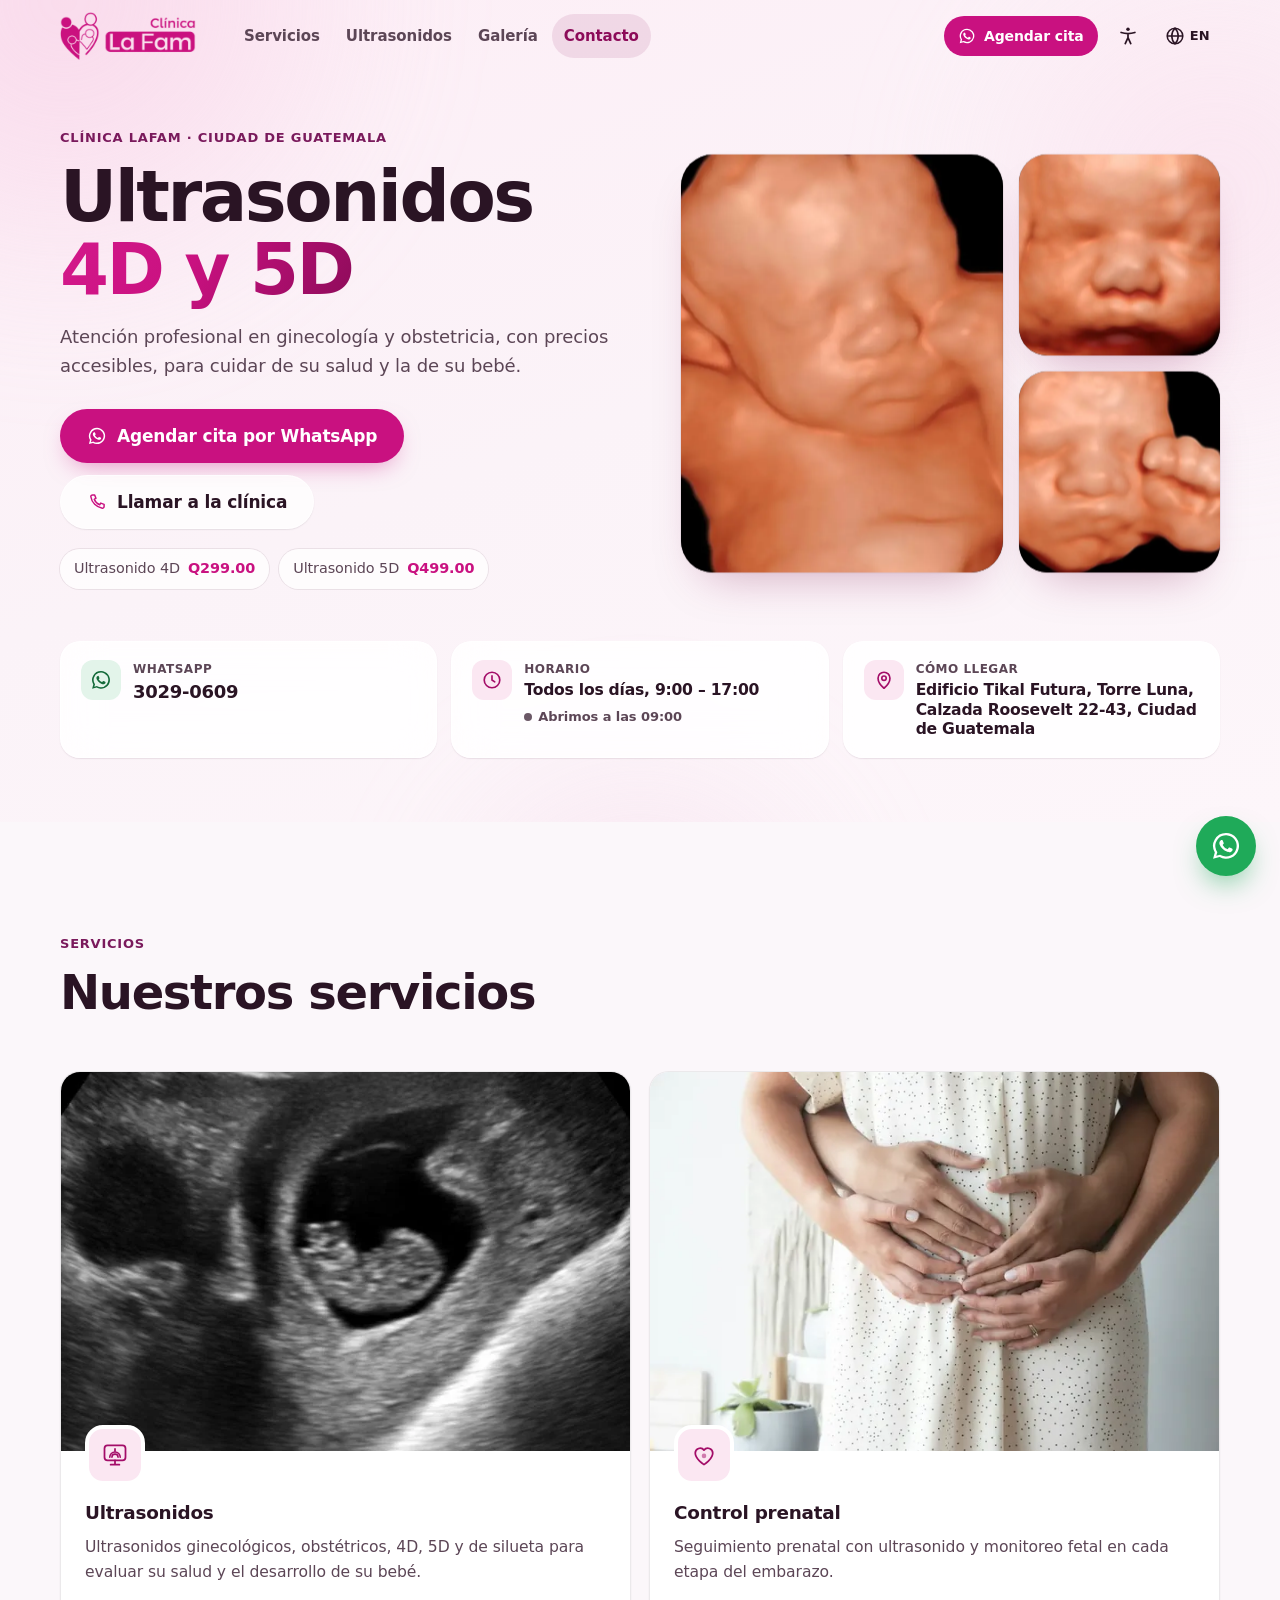
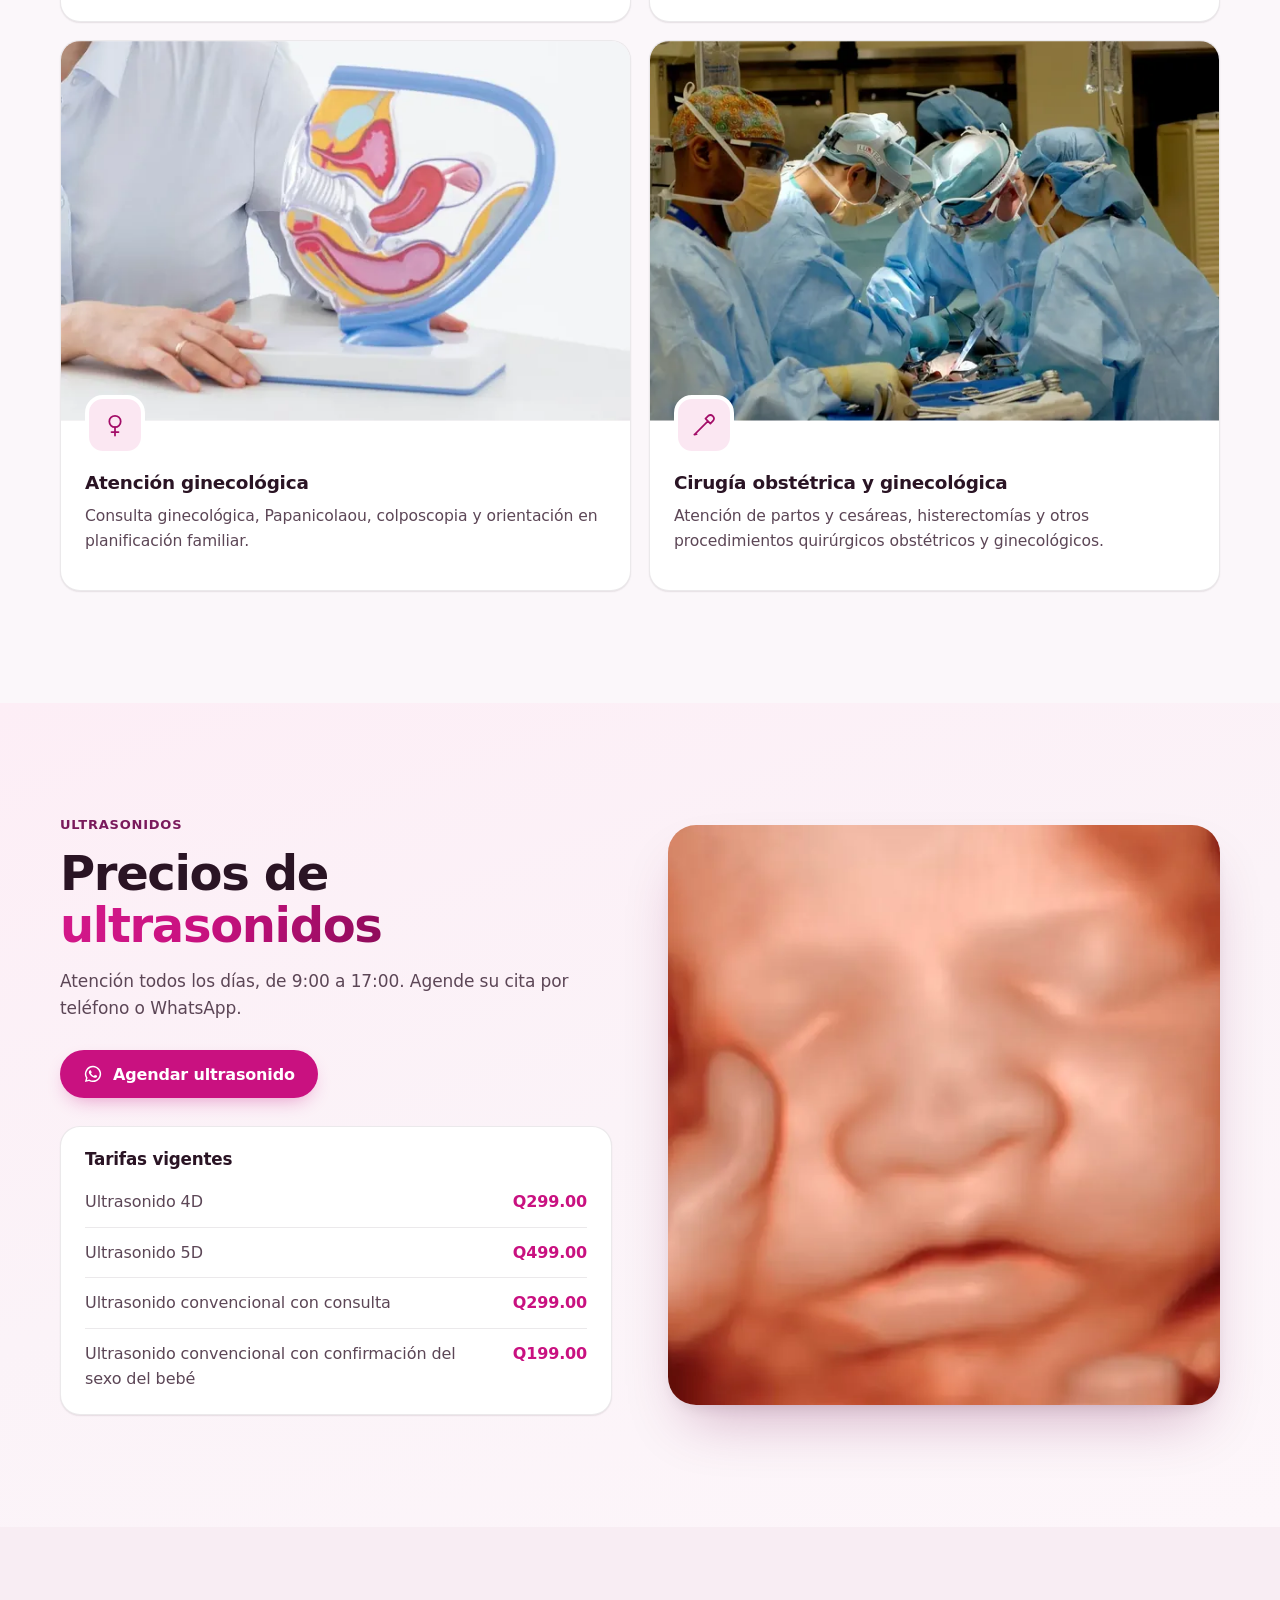
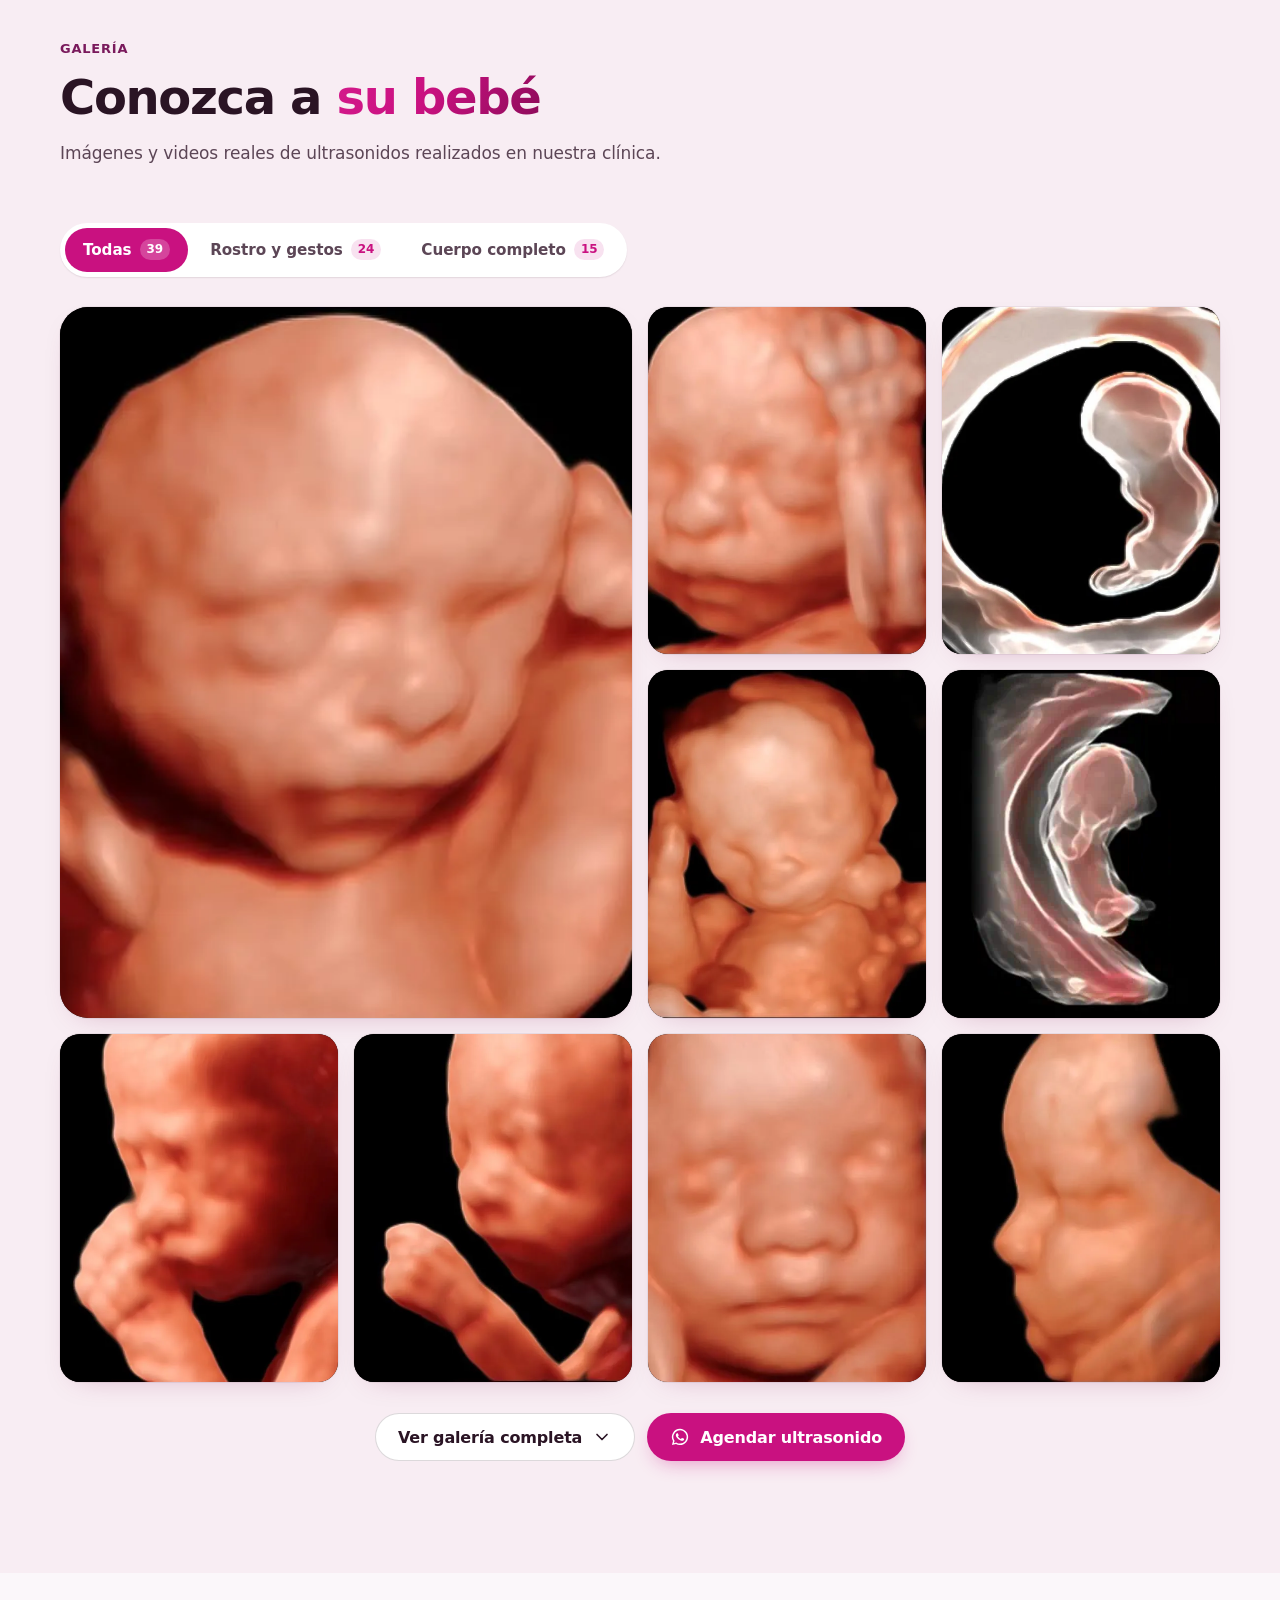
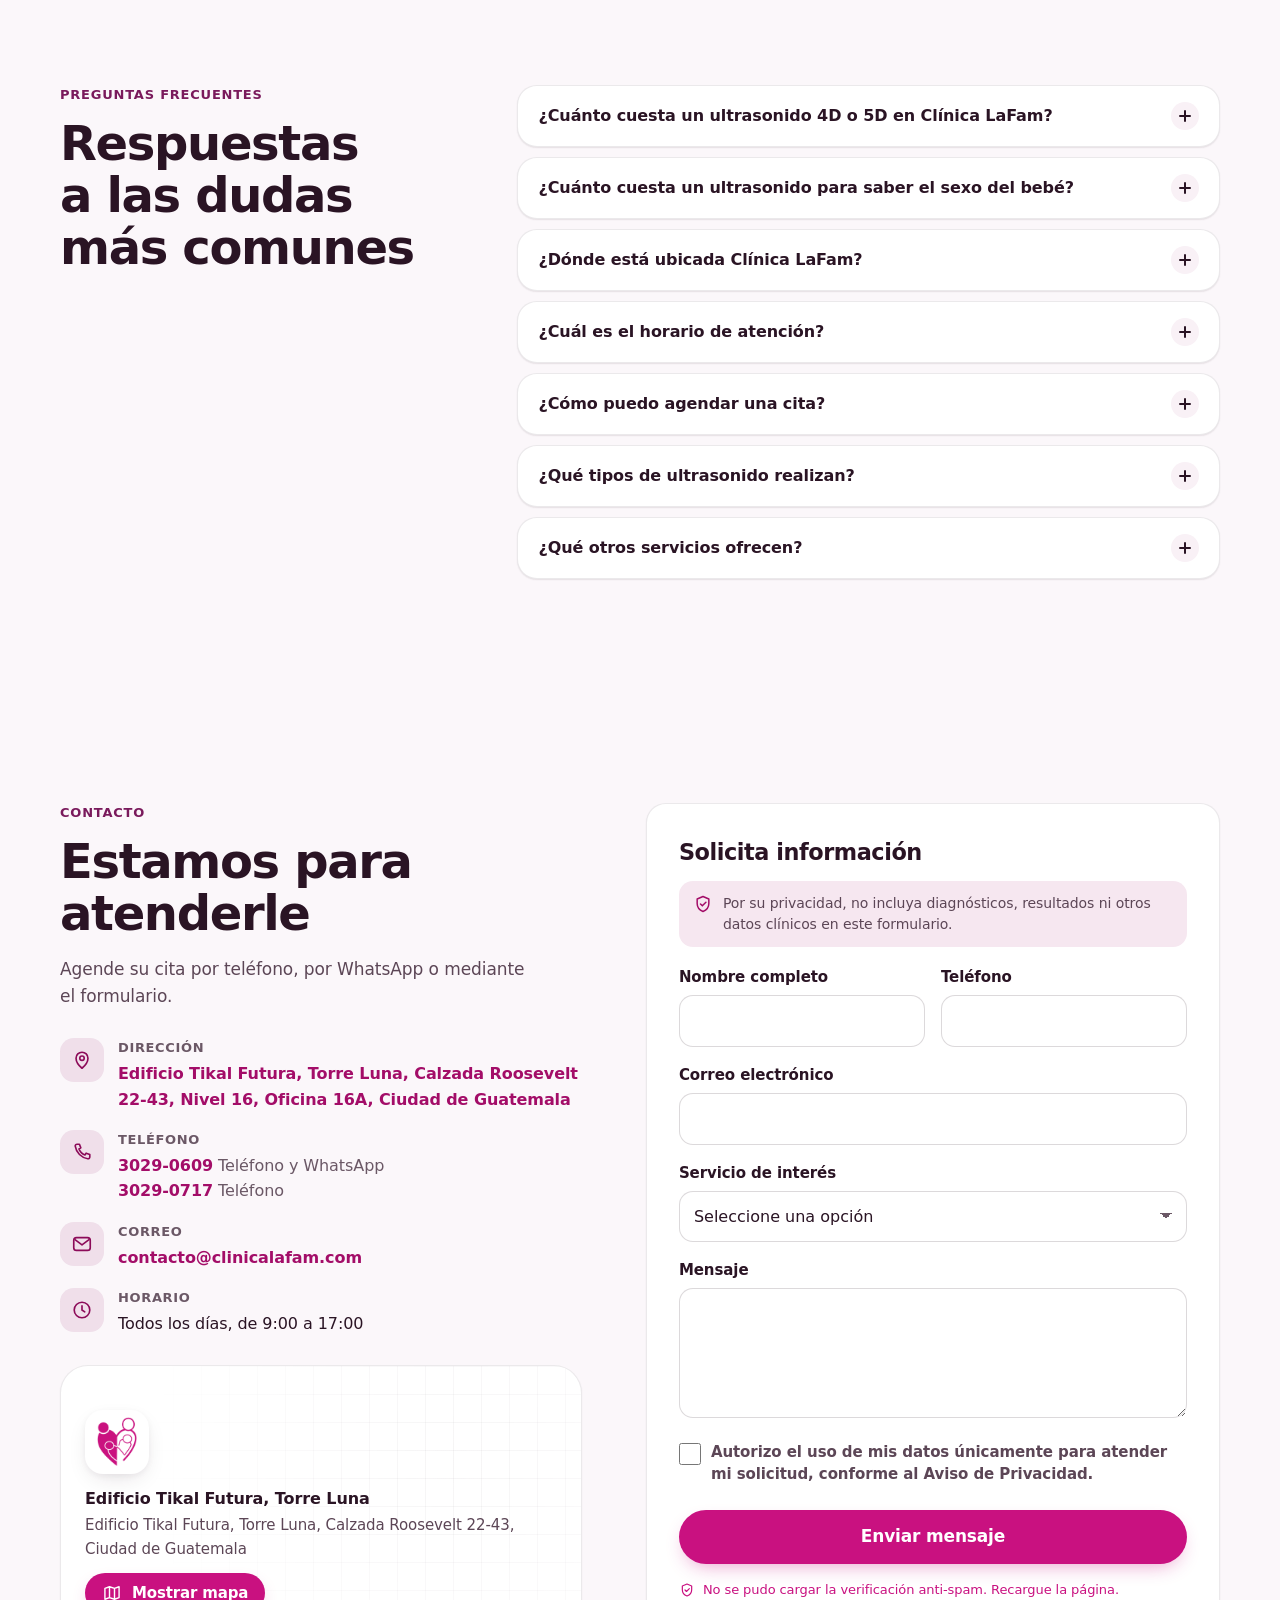
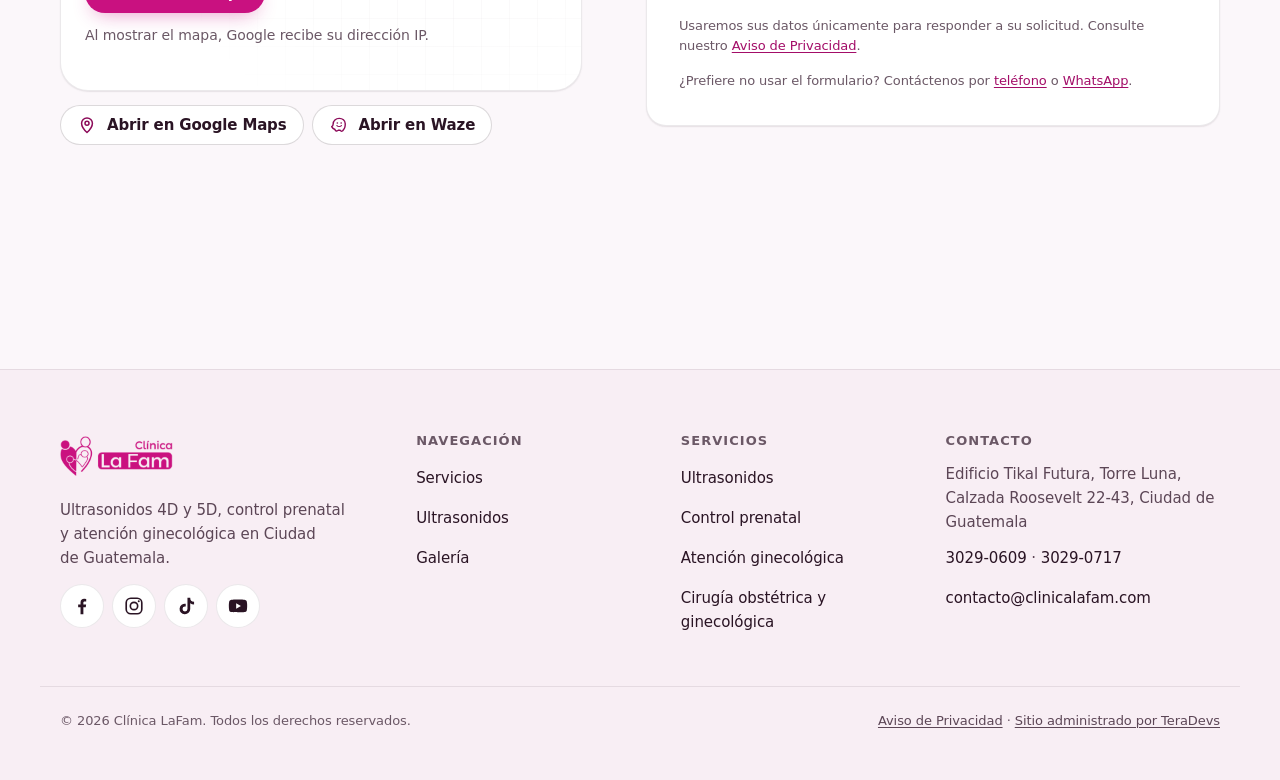
==== commit 0d37a1e0: "Preview: launch build" ====
--- a/index.html
+++ b/index.html
@@ -8,7 +8,7 @@
 <meta name="robots" content="noindex, nofollow">
 <meta name="theme-color" content="#fbf7fa">
 <meta name="color-scheme" content="light">
-<link rel="canonical" href="https://www.ultrasonidosguatemala.com/">
+<link rel="canonical" href="https://clinicalafam.com/">
 
 <!-- One URL with a client-side ES/EN toggle (assets/main.js). Crawlers index
      the server-rendered Spanish page; the toggle keeps the DOM in sync. -->
@@ -17,8 +17,8 @@
 <meta property="og:site_name" content="Clínica LaFam">
 <meta property="og:title" content="Clínica LaFam | Ultrasonidos 4D y 5D en Ciudad de Guatemala" id="ogTitle">
 <meta property="og:description" content="Ultrasonidos 4D y 5D desde Q299, control prenatal y atención ginecológica en Ciudad de Guatemala. Abierto todos los días de 9:00 a 17:00." id="ogDescription">
-<meta property="og:url" content="https://www.ultrasonidosguatemala.com/">
-<meta property="og:image" content="https://www.ultrasonidosguatemala.com/assets/og-image.png">
+<meta property="og:url" content="https://clinicalafam.com/">
+<meta property="og:image" content="https://clinicalafam.com/assets/og-image.png">
 <meta property="og:image:width" content="1200">
 <meta property="og:image:height" content="630">
 <meta name="twitter:card" content="summary_large_image">
@@ -30,21 +30,22 @@
 <link rel="apple-touch-icon" href="assets/apple-touch-icon.png">
 <link rel="manifest" href="site.webmanifest">
 
-<script src="assets/a11y-boot.js?v=22"></script>
-<link rel="stylesheet" href="assets/main.css?v=22">
+<script src="assets/a11y-boot.js?v=23"></script>
+<link rel="stylesheet" href="assets/main.css?v=23">
+<link rel="preload" as="image" imagesrcset="assets/img/site/hero-1-640.webp 640w, assets/img/site/hero-1.webp 960w" imagesizes="(max-width: 900px) 60vw, 300px" fetchpriority="high">
 
 <script type="application/ld+json">
 {
   "@context": "https://schema.org",
   "@type": "MedicalClinic",
-  "@id": "https://www.ultrasonidosguatemala.com/#clinic",
+  "@id": "https://clinicalafam.com/#clinic",
   "name": "Clínica LaFam",
-  "url": "https://www.ultrasonidosguatemala.com/",
-  "logo": "https://www.ultrasonidosguatemala.com/assets/img/brand/logo.png",
-  "image": "https://www.ultrasonidosguatemala.com/assets/og-image.png",
+  "url": "https://clinicalafam.com/",
+  "logo": "https://clinicalafam.com/assets/img/brand/logo.png",
+  "image": "https://clinicalafam.com/assets/og-image.png",
   "description": "Ultrasonidos 4D y 5D desde Q299, control prenatal y atención ginecológica en Ciudad de Guatemala. Abierto todos los días de 9:00 a 17:00.",
   "telephone": ["+502-3029-0609","+502-3029-0717"],
-  "email": "lafam@teradevsgt.com",
+  "email": "contacto@clinicalafam.com",
   "address": {
     "@type": "PostalAddress",
     "streetAddress": "Edificio Tikal Futura, Torre Luna, Calzada Roosevelt 22-43, Nivel 16, Oficina 16A",
@@ -72,11 +73,11 @@
 {
   "@context": "https://schema.org",
   "@type": "WebSite",
-  "@id": "https://www.ultrasonidosguatemala.com/#website",
-  "url": "https://www.ultrasonidosguatemala.com/",
+  "@id": "https://clinicalafam.com/#website",
+  "url": "https://clinicalafam.com/",
   "name": "Clínica LaFam",
   "inLanguage": ["es-GT", "en"],
-  "publisher": { "@id": "https://www.ultrasonidosguatemala.com/#clinic" }
+  "publisher": { "@id": "https://clinicalafam.com/#clinic" }
 }
 </script>
 <script type="application/ld+json">
@@ -221,7 +222,7 @@
         <ul class="hero-prices"><li><a href="#ultrasonidos"><span data-i18n="mfeat1.title">Ultrasonido 4D</span> <strong data-i18n="mfeat1.desc">Q299.00</strong></a></li><li><a href="#ultrasonidos"><span data-i18n="mfeat2.title">Ultrasonido 5D</span> <strong data-i18n="mfeat2.desc">Q499.00</strong></a></li></ul>
       </div>
       <div class="hero-art" data-parallax>
-          <figure class="hero-photo p1"><img class="hero-img" src="assets/img/site/hero-1.webp" srcset="assets/img/site/hero-1.webp 960w" sizes="(max-width: 900px) 60vw, 300px" width="960" height="1156" alt="Ultrasonido 4D: bebé con la mano en la mejilla" data-i18n-attr="alt:media.hero1.alt" fetchpriority="high" decoding="async"></figure>
+          <figure class="hero-photo p1"><img class="hero-img" src="assets/img/site/hero-1.webp" srcset="assets/img/site/hero-1-640.webp 640w, assets/img/site/hero-1.webp 960w" sizes="(max-width: 900px) 60vw, 300px" width="960" height="1156" alt="Ultrasonido 4D: bebé con la mano en la mejilla" data-i18n-attr="alt:media.hero1.alt" fetchpriority="high" decoding="async"></figure>
           <figure class="hero-photo p2"><img class="hero-img" src="assets/img/site/g34.webp" srcset="assets/img/site/g34.webp 525w" sizes="(max-width: 900px) 60vw, 300px" width="525" height="648" alt="Ultrasonido 4D: rostro de frente con la boca entreabierta" data-i18n-attr="alt:media.hero2.alt" loading="lazy" decoding="async"></figure>
           <figure class="hero-photo p3"><img class="hero-img" src="assets/img/site/g23.webp" srcset="assets/img/site/g23.webp 542w" sizes="(max-width: 900px) 60vw, 300px" width="542" height="506" alt="Ultrasonido 4D: puño contra la mejilla" data-i18n-attr="alt:media.hero3.alt" loading="lazy" decoding="async"></figure>
       </div>
@@ -244,9 +245,9 @@
       </div>
       <ul class="services-grid">
         <li class="service-card reveal i1 has-photo" data-service="service1"><span class="service-media"><img class="service-photo" src="assets/img/site/svc-ultrasonido.webp" srcset="assets/img/site/svc-ultrasonido.webp 741w" sizes="(max-width: 620px) 92vw, (max-width: 960px) 46vw, 376px" width="741" height="653" alt="Ultrasonido normal" data-i18n-attr="alt:media.service1.alt" loading="lazy" decoding="async"></span><div class="service-body"><span class="service-icon" aria-hidden="true"><svg><use href="#s-1"/></svg></span><h3 data-i18n="service1.title">Ultrasonidos</h3><p data-i18n="service1.desc">Ultrasonidos ginecológicos, obstétricos, 4D, 5D y de silueta para evaluar su salud y el desarrollo de su bebé.</p><div class="service-actions"></div></div></li>
-        <li class="service-card reveal i2 has-photo" data-service="service2"><span class="service-media"><img class="service-photo" src="assets/img/site/svc-prenatal.webp" srcset="assets/img/site/svc-prenatal.webp 1400w" sizes="(max-width: 620px) 92vw, (max-width: 960px) 46vw, 376px" width="1400" height="933" alt="Control prenatal" data-i18n-attr="alt:media.service2.alt" loading="lazy" decoding="async"></span><div class="service-body"><span class="service-icon" aria-hidden="true"><svg><use href="#s-2"/></svg></span><h3 data-i18n="service2.title">Control prenatal</h3><p data-i18n="service2.desc">Seguimiento prenatal con ultrasonido y monitoreo fetal en cada etapa del embarazo.</p><div class="service-actions"></div></div></li>
-        <li class="service-card reveal i3 has-photo" data-service="service3"><span class="service-media"><img class="service-photo" src="assets/img/site/svc-ginecologia.webp" srcset="assets/img/site/svc-ginecologia.webp 1400w" sizes="(max-width: 620px) 92vw, (max-width: 960px) 46vw, 376px" width="1400" height="1001" alt="Ginecología y obstetricia" data-i18n-attr="alt:media.service3.alt" loading="lazy" decoding="async"></span><div class="service-body"><span class="service-icon" aria-hidden="true"><svg><use href="#s-3"/></svg></span><h3 data-i18n="service3.title">Atención ginecológica</h3><p data-i18n="service3.desc">Consulta ginecológica, Papanicolaou, colposcopia y orientación en planificación familiar.</p><div class="service-actions"></div></div></li>
-        <li class="service-card reveal i1 has-photo" data-service="service4"><span class="service-media"><img class="service-photo" src="assets/img/site/svc-cirugia.webp" srcset="assets/img/site/svc-cirugia.webp 1400w" sizes="(max-width: 620px) 92vw, (max-width: 960px) 46vw, 376px" width="1400" height="912" alt="Cirugías de obstetricia y ginecología" data-i18n-attr="alt:media.service4.alt" loading="lazy" decoding="async"></span><div class="service-body"><span class="service-icon" aria-hidden="true"><svg><use href="#s-4"/></svg></span><h3 data-i18n="service4.title">Cirugía obstétrica y ginecológica</h3><p data-i18n="service4.desc">Atención de partos y cesáreas, histerectomías y otros procedimientos quirúrgicos obstétricos y ginecológicos.</p><div class="service-actions"></div></div></li>
+        <li class="service-card reveal i2 has-photo" data-service="service2"><span class="service-media"><img class="service-photo" src="assets/img/site/svc-prenatal.webp" srcset="assets/img/site/svc-prenatal-640.webp 640w, assets/img/site/svc-prenatal.webp 1400w" sizes="(max-width: 620px) 92vw, (max-width: 960px) 46vw, 376px" width="1400" height="933" alt="Control prenatal" data-i18n-attr="alt:media.service2.alt" loading="lazy" decoding="async"></span><div class="service-body"><span class="service-icon" aria-hidden="true"><svg><use href="#s-2"/></svg></span><h3 data-i18n="service2.title">Control prenatal</h3><p data-i18n="service2.desc">Seguimiento prenatal con ultrasonido y monitoreo fetal en cada etapa del embarazo.</p><div class="service-actions"></div></div></li>
+        <li class="service-card reveal i3 has-photo" data-service="service3"><span class="service-media"><img class="service-photo" src="assets/img/site/svc-ginecologia.webp" srcset="assets/img/site/svc-ginecologia-640.webp 640w, assets/img/site/svc-ginecologia.webp 1400w" sizes="(max-width: 620px) 92vw, (max-width: 960px) 46vw, 376px" width="1400" height="1001" alt="Ginecología y obstetricia" data-i18n-attr="alt:media.service3.alt" loading="lazy" decoding="async"></span><div class="service-body"><span class="service-icon" aria-hidden="true"><svg><use href="#s-3"/></svg></span><h3 data-i18n="service3.title">Atención ginecológica</h3><p data-i18n="service3.desc">Consulta ginecológica, Papanicolaou, colposcopia y orientación en planificación familiar.</p><div class="service-actions"></div></div></li>
+        <li class="service-card reveal i1 has-photo" data-service="service4"><span class="service-media"><img class="service-photo" src="assets/img/site/svc-cirugia.webp" srcset="assets/img/site/svc-cirugia-640.webp 640w, assets/img/site/svc-cirugia.webp 1400w" sizes="(max-width: 620px) 92vw, (max-width: 960px) 46vw, 376px" width="1400" height="912" alt="Cirugías de obstetricia y ginecología" data-i18n-attr="alt:media.service4.alt" loading="lazy" decoding="async"></span><div class="service-body"><span class="service-icon" aria-hidden="true"><svg><use href="#s-4"/></svg></span><h3 data-i18n="service4.title">Cirugía obstétrica y ginecológica</h3><p data-i18n="service4.desc">Atención de partos y cesáreas, histerectomías y otros procedimientos quirúrgicos obstétricos y ginecológicos.</p><div class="service-actions"></div></div></li>
       </ul>
     </div>
   </section>
@@ -274,7 +275,7 @@
 
         </div>
         <div class="maternity-side">
-        <figure class="maternity-photo reveal" data-parallax><img class="maternity-img" src="assets/img/site/us-3.webp" srcset="assets/img/site/us-3.webp 1176w" sizes="(max-width: 1000px) 92vw, 420px" width="1176" height="1176" alt="Ultrasonido 5D" data-i18n-attr="alt:media.maternity.alt" loading="lazy" decoding="async"></figure>
+        <figure class="maternity-photo reveal" data-parallax><img class="maternity-img" src="assets/img/site/us-3.webp" srcset="assets/img/site/us-3-640.webp 640w, assets/img/site/us-3.webp 1176w" sizes="(max-width: 1000px) 92vw, 420px" width="1176" height="1176" alt="Ultrasonido 5D" data-i18n-attr="alt:media.maternity.alt" loading="lazy" decoding="async"></figure>
         </div>
       </div>
     </div>
@@ -311,7 +312,7 @@
         <button type="button" class="gal-item gal-photo" data-index="16" data-cat="face" data-path="assets/img/site/g18.webp"><img class="gal-img" src="assets/img/site/g18.webp" srcset="assets/img/site/g18.webp 505w" sizes="(max-width: 719px) 46vw, (max-width: 1099px) 31vw, 280px" width="505" height="442" alt="Ultrasonido 4D: puño junto al rostro, dormido" data-i18n-attr="alt:media.gallery17.alt" loading="lazy" decoding="async"></button>
         <button type="button" class="gal-item gal-photo" data-index="17" data-cat="body" data-path="assets/img/site/g19.webp"><img class="gal-img" src="assets/img/site/g19.webp" srcset="assets/img/site/g19.webp 667w" sizes="(max-width: 719px) 46vw, (max-width: 1099px) 31vw, 280px" width="667" height="668" alt="Ultrasonido 4D: bebé completo acurrucado" data-i18n-attr="alt:media.gallery18.alt" loading="lazy" decoding="async"></button>
         <button type="button" class="gal-item gal-photo" data-index="18" data-cat="face" data-path="assets/img/site/g20.webp"><img class="gal-img" src="assets/img/site/g20.webp" srcset="assets/img/site/g20.webp 627w" sizes="(max-width: 719px) 46vw, (max-width: 1099px) 31vw, 280px" width="627" height="676" alt="Ultrasonido 4D: mano cerca del rostro y labios entreabiertos" data-i18n-attr="alt:media.gallery19.alt" loading="lazy" decoding="async"></button>
-        <button type="button" class="gal-item gal-photo" data-index="19" data-cat="body" data-path="assets/img/site/g21.webp"><img class="gal-img" src="assets/img/site/g21.webp" srcset="assets/img/site/g21.webp 816w" sizes="(max-width: 719px) 46vw, (max-width: 1099px) 31vw, 280px" width="816" height="735" alt="Ultrasonido 4D: embrión temprano en tono rojo" data-i18n-attr="alt:media.gallery20.alt" loading="lazy" decoding="async"></button>
+        <button type="button" class="gal-item gal-photo" data-index="19" data-cat="body" data-path="assets/img/site/g21.webp"><img class="gal-img" src="assets/img/site/g21.webp" srcset="assets/img/site/g21-640.webp 640w, assets/img/site/g21.webp 816w" sizes="(max-width: 719px) 46vw, (max-width: 1099px) 31vw, 280px" width="816" height="735" alt="Ultrasonido 4D: embrión temprano en tono rojo" data-i18n-attr="alt:media.gallery20.alt" loading="lazy" decoding="async"></button>
         <button type="button" class="gal-item gal-photo" data-index="20" data-cat="face" data-path="assets/img/site/g22.webp"><img class="gal-img" src="assets/img/site/g22.webp" srcset="assets/img/site/g22.webp 553w" sizes="(max-width: 719px) 46vw, (max-width: 1099px) 31vw, 280px" width="553" height="449" alt="Ultrasonido 4D: puño y pie cerca del rostro" data-i18n-attr="alt:media.gallery21.alt" loading="lazy" decoding="async"></button>
         <button type="button" class="gal-item gal-photo" data-index="21" data-cat="face" data-path="assets/img/site/g23.webp"><img class="gal-img" src="assets/img/site/g23.webp" srcset="assets/img/site/g23.webp 542w" sizes="(max-width: 719px) 46vw, (max-width: 1099px) 31vw, 280px" width="542" height="506" alt="Ultrasonido 4D: puño contra la mejilla" data-i18n-attr="alt:media.gallery22.alt" loading="lazy" decoding="async"></button>
         <button type="button" class="gal-item gal-photo" data-index="22" data-cat="body" data-path="assets/img/site/g24.webp"><img class="gal-img" src="assets/img/site/g24.webp" srcset="assets/img/site/g24.webp 732w" sizes="(max-width: 719px) 46vw, (max-width: 1099px) 31vw, 280px" width="732" height="800" alt="Ultrasonido 5D de luz: embrión en el saco" data-i18n-attr="alt:media.gallery23.alt" loading="lazy" decoding="async"></button>
@@ -322,7 +323,7 @@
         <button type="button" class="gal-item gal-photo" data-index="27" data-cat="face" data-path="assets/img/site/g28.webp"><img class="gal-img" src="assets/img/site/g28.webp" srcset="assets/img/site/g28.webp 568w" sizes="(max-width: 719px) 46vw, (max-width: 1099px) 31vw, 280px" width="568" height="646" alt="Ultrasonido 4D: mano sobre la cabeza" data-i18n-attr="alt:media.gallery28.alt" loading="lazy" decoding="async"></button>
         <button type="button" class="gal-item gal-anim" data-cat="body" data-path="assets/media/v2-embrion-5d-luz.webp"><img class="gal-img" src="assets/media/v2-embrion-5d-luz.webp" data-anim="assets/media/v2-embrion-5d-luz.webp" data-still="assets/media/v2-embrion-5d-luz-poster.webp" width="368" height="416" alt="Video de ultrasonido 5D de luz: embrión con la luz recorriéndolo" data-i18n-alt-es="Video de ultrasonido 5D de luz: embrión con la luz recorriéndolo" data-i18n-alt-en="5D light ultrasound video: embryo with light sweeping across" loading="lazy" decoding="async"></button>
         <button type="button" class="gal-item gal-photo" data-index="28" data-cat="face" data-path="assets/img/site/g29.webp"><img class="gal-img" src="assets/img/site/g29.webp" srcset="assets/img/site/g29.webp 558w" sizes="(max-width: 719px) 46vw, (max-width: 1099px) 31vw, 280px" width="558" height="523" alt="Ultrasonido 4D: ambos puños arriba" data-i18n-attr="alt:media.gallery29.alt" loading="lazy" decoding="async"></button>
-        <button type="button" class="gal-item gal-photo" data-index="29" data-cat="body" data-path="assets/img/site/g30.webp"><img class="gal-img" src="assets/img/site/g30.webp" srcset="assets/img/site/g30.webp 910w" sizes="(max-width: 719px) 46vw, (max-width: 1099px) 31vw, 280px" width="910" height="1132" alt="Ultrasonido 4D: feto acurrucado en el saco" data-i18n-attr="alt:media.gallery30.alt" loading="lazy" decoding="async"></button>
+        <button type="button" class="gal-item gal-photo" data-index="29" data-cat="body" data-path="assets/img/site/g30.webp"><img class="gal-img" src="assets/img/site/g30.webp" srcset="assets/img/site/g30-640.webp 640w, assets/img/site/g30.webp 910w" sizes="(max-width: 719px) 46vw, (max-width: 1099px) 31vw, 280px" width="910" height="1132" alt="Ultrasonido 4D: feto acurrucado en el saco" data-i18n-attr="alt:media.gallery30.alt" loading="lazy" decoding="async"></button>
         <button type="button" class="gal-item gal-photo" data-index="30" data-cat="face" data-path="assets/img/site/g31.webp"><img class="gal-img" src="assets/img/site/g31.webp" srcset="assets/img/site/g31.webp 533w" sizes="(max-width: 719px) 46vw, (max-width: 1099px) 31vw, 280px" width="533" height="481" alt="Ultrasonido 4D: rostro ligeramente de lado" data-i18n-attr="alt:media.gallery31.alt" loading="lazy" decoding="async"></button>
         <button type="button" class="gal-item gal-photo" data-index="31" data-cat="body" data-path="assets/img/site/g32.webp"><img class="gal-img" src="assets/img/site/g32.webp" srcset="assets/img/site/g32.webp 525w" sizes="(max-width: 719px) 46vw, (max-width: 1099px) 31vw, 280px" width="525" height="534" alt="Ultrasonido 5D de luz: embrión en un saco en forma de media luna" data-i18n-attr="alt:media.gallery32.alt" loading="lazy" decoding="async"></button>
         <button type="button" class="gal-item gal-photo" data-index="32" data-cat="face" data-path="assets/img/site/g33.webp"><img class="gal-img" src="assets/img/site/g33.webp" srcset="assets/img/site/g33.webp 501w" sizes="(max-width: 719px) 46vw, (max-width: 1099px) 31vw, 280px" width="501" height="593" alt="Ultrasonido 4D: mano bajo la barbilla" data-i18n-attr="alt:media.gallery33.alt" loading="lazy" decoding="async"></button>
@@ -368,7 +369,7 @@
         <ul class="contact-list">
           <li><span class="icn"><svg aria-hidden="true"><use href="#i-pin"/></svg></span><span><strong data-i18n="contact.label_address">Dirección</strong><a href="https://www.google.com/maps/search/?api=1&query=Edificio+Tikal+Futura+Calzada+Roosevelt+22-43+Guatemala" target="_blank" rel="noopener noreferrer">Edificio Tikal Futura, Torre Luna, Calzada Roosevelt 22-43, Nivel 16, Oficina 16A, Ciudad de Guatemala<span class="visually-hidden" data-i18n="a11y.new_tab"> (se abre en una pestaña nueva)</span></a></span></li>
           <li><span class="icn"><svg aria-hidden="true"><use href="#i-phone"/></svg></span><span><strong data-i18n="contact.label_phone">Teléfonos</strong><a href="tel:+50230290609">3029&#8209;0609</a> <span class="muted" data-i18n="contact.phone_main">Teléfono y WhatsApp</span><br><a href="tel:+50230290717">3029&#8209;0717</a> <span class="muted" data-i18n="contact.phone_direct">Directo</span></span></li>
-          <li><span class="icn"><svg aria-hidden="true"><use href="#i-mail"/></svg></span><span><strong data-i18n="contact.label_email">Correo</strong><a href="mailto:lafam@teradevsgt.com">lafam@teradevsgt.com</a></span></li>
+          <li><span class="icn"><svg aria-hidden="true"><use href="#i-mail"/></svg></span><span><strong data-i18n="contact.label_email">Correo</strong><a href="mailto:contacto@clinicalafam.com">contacto@clinicalafam.com</a></span></li>
 
           <li><span class="icn"><svg aria-hidden="true"><use href="#i-clock"/></svg></span><span><strong data-i18n="contact.label_hours">Horario</strong><span data-i18n="contact.hours_value">Todos los días, de 9:00 a 17:00</span></span></li>
         </ul>
@@ -440,7 +441,7 @@
             <button type="submit" class="btn btn-primary btn-block btn-lg" data-i18n="form.submit">Enviar mensaje</button>
             <p class="form-captcha" id="formCaptcha" data-state="idle"><svg class="form-captcha-icon" aria-hidden="true"><use href="#i-shield"/></svg><span id="formCaptchaText" data-i18n="form.captcha_idle">Protegido contra spam con verificación automática.</span></p>
             <p class="form-note" data-i18n-html="form.note">Usaremos sus datos únicamente para responder a su solicitud. Consulte nuestro <a href="privacy-notice.html">Aviso de Privacidad</a>.</p>
-            <p class="form-fallback" data-i18n-html="form.fallback">¿Prefiere no usar el formulario? Contáctenos por <a href="tel:+50230290609">teléfono</a>, <a href="mailto:lafam@teradevsgt.com">correo</a> o <a href="https://wa.me/50230290609" target="_blank" rel="noopener noreferrer">WhatsApp</a>.</p>
+            <p class="form-fallback" data-i18n-html="form.fallback">¿Prefiere no usar el formulario? Contáctenos por <a href="tel:+50230290609">teléfono</a>, <a href="mailto:contacto@clinicalafam.com">correo</a> o <a href="https://wa.me/50230290609" target="_blank" rel="noopener noreferrer">WhatsApp</a>.</p>
             <p class="form-status" id="formStatus" role="status" aria-live="polite"></p>
           </form>
         </div>
@@ -481,7 +482,7 @@
       <ul class="footer-contact">
         <li>Edificio Tikal Futura, Torre Luna, Calzada Roosevelt 22-43, Ciudad de Guatemala</li>
         <li><a href="tel:+50230290609">3029&#8209;0609</a> · <a href="tel:+50230290717">3029&#8209;0717</a></li>
-        <li><a href="mailto:lafam@teradevsgt.com">lafam@teradevsgt.com</a></li>
+        <li><a href="mailto:contacto@clinicalafam.com">contacto@clinicalafam.com</a></li>
       </ul>
     </div>
   </div>
@@ -539,8 +540,8 @@
   <div class="visually-hidden" id="galleryLive" aria-live="polite"></div>
 </dialog>
 
-<script type="application/json" id="siteContent">{"v":1,"i18n":{"es":{"media.service1.alt":"Ultrasonido normal","media.service2.alt":"Control prenatal","media.service3.alt":"Ginecología y obstetricia","media.service4.alt":"Cirugías de obstetricia y ginecología","faq.a1":"El ultrasonido 4D tiene un costo de Q299.00 y el 5D, de Q499.00. Puede agendar su cita por teléfono o WhatsApp al 3029-0609.","faq.a2":"El ultrasonido convencional con confirmación del sexo del bebé tiene un costo de Q199.00, y el ultrasonido convencional con consulta, de Q299.00.","faq.a3":"Nos ubicamos en Edificio Tikal Futura, Torre Luna, Nivel 16, Oficina 16A, Calzada Roosevelt 22-43, Ciudad de Guatemala.","faq.a4":"Atendemos todos los días, incluidos sábados y domingos, de 9:00 a 17:00.","faq.a5":"Por WhatsApp o por teléfono al 3029-0609, o al 3029-0717. También puede escribirnos mediante el formulario de contacto de esta página.","faq.a6":"Realizamos ultrasonidos ginecológicos, obstétricos, 4D, 5D y de silueta.","faq.a7":"Ofrecemos control prenatal con ultrasonido y monitoreo fetal; atención ginecológica, que incluye Papanicolaou, colposcopia y orientación en planificación familiar; y cirugía obstétrica y ginecológica, como partos, cesáreas e histerectomías.","media.proj1.card.alt":"Ultrasonido 4D","media.proj2.card.alt":"Ultrasonido 5D","media.proj3.card.alt":"Ultrasonido 5D de luz","media.proj4.card.alt":"Ultrasonido 5D de silueta","media.gallery1.alt":"Ultrasonido 4D: mano junto a la cabeza y boca abierta","media.gallery2.alt":"Ultrasonido 4D: mano levantada junto al rostro","media.gallery3.alt":"Ultrasonido 5D de silueta: embrión temprano dentro del saco","media.gallery4.alt":"Ultrasonido 4D: parte superior del cuerpo con una mano junto a la cabeza","media.gallery5.alt":"Ultrasonido 4D: de perfil chupándose el dedo","media.gallery6.alt":"Ultrasonido 4D: de perfil con el puño al frente","media.gallery7.alt":"Ultrasonido 4D: rostro dormido, de frente","media.gallery8.alt":"Ultrasonido 4D: perfil","media.gallery9.alt":"Ultrasonido 5D de luz: embrión en el saco","media.gallery10.alt":"Ultrasonido 4D: cabeza y hombros","media.gallery11.alt":"Ultrasonido 4D: mano en la mejilla","media.gallery12.alt":"Ultrasonido 4D: etapa temprana con brazos y piernas","media.gallery13.alt":"Ultrasonido 5D a color: bebé completo acurrucado en el saco","media.gallery14.alt":"Ultrasonido 4D: rostro tranquilo","media.gallery15.alt":"Ultrasonido 4D: de perfil con el pulgar en la barbilla","media.gallery16.alt":"Ultrasonido 5D de luz: embrión de cuerpo completo","media.gallery17.alt":"Ultrasonido 4D: puño junto al rostro, dormido","media.gallery18.alt":"Ultrasonido 4D: bebé completo acurrucado","media.gallery19.alt":"Ultrasonido 4D: mano cerca del rostro y labios entreabiertos","media.gallery20.alt":"Ultrasonido 4D: embrión temprano en tono rojo","media.gallery21.alt":"Ultrasonido 4D: puño y pie cerca del rostro","media.gallery22.alt":"Ultrasonido 4D: puño contra la mejilla","media.gallery23.alt":"Ultrasonido 5D de luz: embrión en el saco","media.gallery24.alt":"Ultrasonido 4D: mano a un lado de la cabeza","media.gallery25.alt":"Ultrasonido 5D de luz: embrión temprano con sus extremidades","media.gallery26.alt":"Ultrasonido 4D: rostro de frente","media.gallery27.alt":"Ultrasonido 5D de luz: embrión de cuerpo completo (rosa)","media.gallery28.alt":"Ultrasonido 4D: mano sobre la cabeza","media.gallery29.alt":"Ultrasonido 4D: ambos puños arriba","media.gallery30.alt":"Ultrasonido 4D: feto acurrucado en el saco","media.gallery31.alt":"Ultrasonido 4D: rostro ligeramente de lado","media.gallery32.alt":"Ultrasonido 5D de luz: embrión en un saco en forma de media luna","media.gallery33.alt":"Ultrasonido 4D: mano bajo la barbilla","media.gallery34.alt":"Ultrasonido 4D: rostro de frente con la boca entreabierta","media.gallery35.alt":"Ultrasonido 4D: embrión temprano dentro del saco","media.gallery36.alt":"Ultrasonido 4D: mano junto al rostro","media.hero1.alt":"Ultrasonido 4D: bebé con la mano en la mejilla","media.hero2.alt":"Ultrasonido 4D: rostro de frente con la boca entreabierta","media.hero3.alt":"Ultrasonido 4D: puño contra la mejilla","media.maternity.alt":"Ultrasonido 5D"},"en":{"media.service1.alt":"Standard ultrasound","media.service2.alt":"Prenatal check-up","media.service3.alt":"Gynecology and obstetrics","media.service4.alt":"Obstetric and gynecological surgery","faq.a1":"A 4D ultrasound costs Q299.00 and a 5D ultrasound, Q499.00. You can book by phone or WhatsApp at 3029-0609.","faq.a2":"A standard ultrasound with confirmation of the baby's sex costs Q199.00, and a standard ultrasound with consultation, Q299.00.","faq.a3":"We are located at Edificio Tikal Futura, Torre Luna, Nivel 16, Oficina 16A, Calzada Roosevelt 22-43, Ciudad de Guatemala.","faq.a4":"We are open every day, including Saturdays and Sundays, from 9:00 to 17:00.","faq.a5":"You can book on WhatsApp or by phone at 3029-0609, or at 3029-0717. You can also write to us with the contact form on this page.","faq.a6":"Gynecological, obstetric, 4D, 5D and silhouette ultrasounds.","faq.a7":"We offer prenatal care with ultrasound and fetal monitoring; gynecological care, including Pap smears, colposcopy and family planning advice; and obstetric and gynecological surgery, such as births, C-sections and hysterectomies.","media.proj1.card.alt":"4D ultrasound","media.proj2.card.alt":"5D ultrasound","media.proj3.card.alt":"5D light ultrasound","media.proj4.card.alt":"5D silhouette ultrasound","media.gallery1.alt":"4D ultrasound: hand by the head, mouth open","media.gallery2.alt":"4D ultrasound: hand raised beside the face","media.gallery3.alt":"5D silhouette ultrasound: early embryo inside the sac","media.gallery4.alt":"4D ultrasound: upper body with a hand by the head","media.gallery5.alt":"4D ultrasound: profile sucking the thumb","media.gallery6.alt":"4D ultrasound: profile with a fist forward","media.gallery7.alt":"4D ultrasound: sleeping face, front view","media.gallery8.alt":"4D ultrasound: profile silhouette","media.gallery9.alt":"5D light ultrasound: embryo in the sac","media.gallery10.alt":"4D ultrasound: head and shoulders","media.gallery11.alt":"4D ultrasound: hand on the cheek","media.gallery12.alt":"4D ultrasound: early stage with arms and legs","media.gallery13.alt":"5D colour ultrasound: whole baby curled in the sac","media.gallery14.alt":"4D ultrasound: calm round face","media.gallery15.alt":"4D ultrasound: profile with a thumb at the chin","media.gallery16.alt":"5D light ultrasound: full-body embryo","media.gallery17.alt":"4D ultrasound: fist at the face, sleeping","media.gallery18.alt":"4D ultrasound: whole baby curled up","media.gallery19.alt":"4D ultrasound: hand near the face, lips parted","media.gallery20.alt":"4D ultrasound: early embryo, red tone","media.gallery21.alt":"4D ultrasound: fist and foot near the face","media.gallery22.alt":"4D ultrasound: fist against the cheek","media.gallery23.alt":"5D light ultrasound: embryo in the sac","media.gallery24.alt":"4D ultrasound: hand at the side of the head","media.gallery25.alt":"5D light ultrasound: early embryo with limbs","media.gallery26.alt":"4D ultrasound: face, front view","media.gallery27.alt":"5D light ultrasound: full-body embryo (pink)","media.gallery28.alt":"4D ultrasound: hand over the head","media.gallery29.alt":"4D ultrasound: both fists up","media.gallery30.alt":"4D ultrasound: fetus curled in the sac","media.gallery31.alt":"4D ultrasound: face slightly turned","media.gallery32.alt":"5D light ultrasound: embryo in a crescent-shaped sac","media.gallery33.alt":"4D ultrasound: hand under the chin","media.gallery34.alt":"4D ultrasound: face front view, mouth slightly open","media.gallery35.alt":"4D ultrasound: early embryo inside the sac","media.gallery36.alt":"4D ultrasound: hand beside the face","media.hero1.alt":"4D ultrasound: baby with a hand on the cheek","media.hero2.alt":"4D ultrasound: face front view, mouth slightly open","media.hero3.alt":"4D ultrasound: fist against the cheek","media.maternity.alt":"5D ultrasound"}},"images":{"assets/img/site/ej-4d.webp":{"alt":{"es":"Ultrasonido 4D","en":"4D ultrasound"},"srcset":"assets/img/site/ej-4d.webp 1176w"},"assets/img/site/ej-5d.webp":{"alt":{"es":"Ultrasonido 5D","en":"5D ultrasound"},"srcset":"assets/img/site/ej-5d.webp 1176w"},"assets/img/site/us-2.webp":{"alt":{"es":"Ultrasonido 5D","en":"5D ultrasound"},"srcset":"assets/img/site/us-2.webp 1176w"},"assets/img/site/us-5.webp":{"alt":{"es":"Ultrasonido 5D","en":"5D ultrasound"},"srcset":"assets/img/site/us-5.webp 1176w"},"assets/img/site/us-8.webp":{"alt":{"es":"Ultrasonido 5D","en":"5D ultrasound"},"srcset":"assets/img/site/us-8.webp 1176w"},"assets/img/site/ej-5d-luz.webp":{"alt":{"es":"Ultrasonido 5D de luz","en":"5D light ultrasound"},"srcset":"assets/img/site/ej-5d-luz.webp 1176w"},"assets/img/site/ej-silueta.webp":{"alt":{"es":"Ultrasonido 5D de silueta","en":"5D silhouette ultrasound"},"srcset":"assets/img/site/ej-silueta.webp 1176w"},"assets/img/site/us-1.webp":{"alt":{"es":"Ultrasonido de silueta de un feto","en":"Silhouette ultrasound of a fetus"},"srcset":"assets/img/site/us-1.webp 1176w"},"assets/img/site/us-7.webp":{"alt":{"es":"Ultrasonido 5D de un embrión humano en etapa temprana de desarrollo","en":"5D ultrasound of an early-stage human embryo"},"srcset":"assets/img/site/us-7.webp 1176w"},"assets/img/site/g09.webp":{"alt":{"es":"Ultrasonido 4D: mano junto a la cabeza y boca abierta","en":"4D ultrasound: hand by the head, mouth open"},"srcset":"assets/img/site/g09.webp 701w"},"assets/img/site/g01.webp":{"alt":{"es":"Ultrasonido 4D: mano levantada junto al rostro","en":"4D ultrasound: hand raised beside the face"},"srcset":"assets/img/site/g01.webp 571w"},"assets/img/site/g02.webp":{"alt":{"es":"Ultrasonido 5D de silueta: embrión temprano dentro del saco","en":"5D silhouette ultrasound: early embryo inside the sac"},"srcset":"assets/img/site/g02.webp 688w"},"assets/img/site/g03.webp":{"alt":{"es":"Ultrasonido 4D: parte superior del cuerpo con una mano junto a la cabeza","en":"4D ultrasound: upper body with a hand by the head"},"srcset":"assets/img/site/g03.webp 639w"},"assets/img/site/g04.webp":{"alt":{"es":"Ultrasonido 4D: de perfil chupándose el dedo","en":"4D ultrasound: profile sucking the thumb"},"srcset":"assets/img/site/g04.webp 612w"},"assets/img/site/g06.webp":{"alt":{"es":"Ultrasonido 4D: de perfil con el puño al frente","en":"4D ultrasound: profile with a fist forward"},"srcset":"assets/img/site/g06.webp 539w"},"assets/img/site/g07.webp":{"alt":{"es":"Ultrasonido 4D: rostro dormido, de frente","en":"4D ultrasound: sleeping face, front view"},"srcset":"assets/img/site/g07.webp 405w"},"assets/img/site/g10.webp":{"alt":{"es":"Ultrasonido 4D: perfil","en":"4D ultrasound: profile silhouette"},"srcset":"assets/img/site/g10.webp 483w"},"assets/img/site/g11.webp":{"alt":{"es":"Ultrasonido 5D de luz: embrión en el saco","en":"5D light ultrasound: embryo in the sac"},"srcset":"assets/img/site/g11.webp 461w"},"assets/img/site/g12.webp":{"alt":{"es":"Ultrasonido 4D: cabeza y hombros","en":"4D ultrasound: head and shoulders"},"srcset":"assets/img/site/g12.webp 487w"},"assets/img/site/g13.webp":{"alt":{"es":"Ultrasonido 4D: mano en la mejilla","en":"4D ultrasound: hand on the cheek"},"srcset":"assets/img/site/g13.webp 538w"},"assets/img/site/g14.webp":{"alt":{"es":"Ultrasonido 4D: etapa temprana con brazos y piernas","en":"4D ultrasound: early stage with arms and legs"},"srcset":"assets/img/site/g14.webp 635w"},"assets/img/site/g08.webp":{"alt":{"es":"Ultrasonido 5D a color: bebé completo acurrucado en el saco","en":"5D colour ultrasound: whole baby curled in the sac"},"srcset":"assets/img/site/g08.webp 737w"},"assets/img/site/g15.webp":{"alt":{"es":"Ultrasonido 4D: rostro tranquilo","en":"4D ultrasound: calm round face"},"srcset":"assets/img/site/g15.webp 499w"},"assets/img/site/g16.webp":{"alt":{"es":"Ultrasonido 4D: de perfil con el pulgar en la barbilla","en":"4D ultrasound: profile with a thumb at the chin"},"srcset":"assets/img/site/g16.webp 456w"},"assets/img/site/g17.webp":{"alt":{"es":"Ultrasonido 5D de luz: embrión de cuerpo completo","en":"5D light ultrasound: full-body embryo"},"srcset":"assets/img/site/g17.webp 508w"},"assets/img/site/g18.webp":{"alt":{"es":"Ultrasonido 4D: puño junto al rostro, dormido","en":"4D ultrasound: fist at the face, sleeping"},"srcset":"assets/img/site/g18.webp 505w"},"assets/img/site/g19.webp":{"alt":{"es":"Ultrasonido 4D: bebé completo acurrucado","en":"4D ultrasound: whole baby curled up"},"srcset":"assets/img/site/g19.webp 667w"},"assets/img/site/g20.webp":{"alt":{"es":"Ultrasonido 4D: mano cerca del rostro y labios entreabiertos","en":"4D ultrasound: hand near the face, lips parted"},"srcset":"assets/img/site/g20.webp 627w"},"assets/img/site/g21.webp":{"alt":{"es":"Ultrasonido 4D: embrión temprano en tono rojo","en":"4D ultrasound: early embryo, red tone"},"srcset":"assets/img/site/g21.webp 816w"},"assets/img/site/g22.webp":{"alt":{"es":"Ultrasonido 4D: puño y pie cerca del rostro","en":"4D ultrasound: fist and foot near the face"},"srcset":"assets/img/site/g22.webp 553w"},"assets/img/site/g23.webp":{"alt":{"es":"Ultrasonido 4D: puño contra la mejilla","en":"4D ultrasound: fist against the cheek"},"srcset":"assets/img/site/g23.webp 542w"},"assets/img/site/g24.webp":{"alt":{"es":"Ultrasonido 5D de luz: embrión en el saco","en":"5D light ultrasound: embryo in the sac"},"srcset":"assets/img/site/g24.webp 732w"},"assets/img/site/g25.webp":{"alt":{"es":"Ultrasonido 4D: mano a un lado de la cabeza","en":"4D ultrasound: hand at the side of the head"},"srcset":"assets/img/site/g25.webp 693w"},"assets/img/site/g05.webp":{"alt":{"es":"Ultrasonido 5D de luz: embrión temprano con sus extremidades","en":"5D light ultrasound: early embryo with limbs"},"srcset":"assets/img/site/g05.webp 770w"},"assets/img/site/g26.webp":{"alt":{"es":"Ultrasonido 4D: rostro de frente","en":"4D ultrasound: face, front view"},"srcset":"assets/img/site/g26.webp 427w"},"assets/img/site/g27.webp":{"alt":{"es":"Ultrasonido 5D de luz: embrión de cuerpo completo (rosa)","en":"5D light ultrasound: full-body embryo (pink)"},"srcset":"assets/img/site/g27.webp 550w"},"assets/img/site/g28.webp":{"alt":{"es":"Ultrasonido 4D: mano sobre la cabeza","en":"4D ultrasound: hand over the head"},"srcset":"assets/img/site/g28.webp 568w"},"assets/img/site/g29.webp":{"alt":{"es":"Ultrasonido 4D: ambos puños arriba","en":"4D ultrasound: both fists up"},"srcset":"assets/img/site/g29.webp 558w"},"assets/img/site/g30.webp":{"alt":{"es":"Ultrasonido 4D: feto acurrucado en el saco","en":"4D ultrasound: fetus curled in the sac"},"srcset":"assets/img/site/g30.webp 910w"},"assets/img/site/g31.webp":{"alt":{"es":"Ultrasonido 4D: rostro ligeramente de lado","en":"4D ultrasound: face slightly turned"},"srcset":"assets/img/site/g31.webp 533w"},"assets/img/site/g32.webp":{"alt":{"es":"Ultrasonido 5D de luz: embrión en un saco en forma de media luna","en":"5D light ultrasound: embryo in a crescent-shaped sac"},"srcset":"assets/img/site/g32.webp 525w"},"assets/img/site/g33.webp":{"alt":{"es":"Ultrasonido 4D: mano bajo la barbilla","en":"4D ultrasound: hand under the chin"},"srcset":"assets/img/site/g33.webp 501w"},"assets/img/site/g34.webp":{"alt":{"es":"Ultrasonido 4D: rostro de frente con la boca entreabierta","en":"4D ultrasound: face front view, mouth slightly open"},"srcset":"assets/img/site/g34.webp 525w"},"assets/img/site/g35.webp":{"alt":{"es":"Ultrasonido 4D: embrión temprano dentro del saco","en":"4D ultrasound: early embryo inside the sac"},"srcset":"assets/img/site/g35.webp 659w"},"assets/img/site/g36.webp":{"alt":{"es":"Ultrasonido 4D: mano junto al rostro","en":"4D ultrasound: hand beside the face"},"srcset":"assets/img/site/g36.webp 398w"}}}</script>
-<script src="assets/main.js?v=22" defer></script>
-<script src="assets/stats.js?v=22" defer></script>
+<script type="application/json" id="siteContent">{"v":1,"i18n":{"es":{"media.service1.alt":"Ultrasonido normal","media.service2.alt":"Control prenatal","media.service3.alt":"Ginecología y obstetricia","media.service4.alt":"Cirugías de obstetricia y ginecología","faq.a1":"El ultrasonido 4D tiene un costo de Q299.00 y el 5D, de Q499.00. Puede agendar su cita por teléfono o WhatsApp al 3029-0609.","faq.a2":"El ultrasonido convencional con confirmación del sexo del bebé tiene un costo de Q199.00, y el ultrasonido convencional con consulta, de Q299.00.","faq.a3":"Nos ubicamos en Edificio Tikal Futura, Torre Luna, Nivel 16, Oficina 16A, Calzada Roosevelt 22-43, Ciudad de Guatemala.","faq.a4":"Atendemos todos los días, incluidos sábados y domingos, de 9:00 a 17:00.","faq.a5":"Por WhatsApp o por teléfono al 3029-0609, o al 3029-0717. También puede escribirnos mediante el formulario de contacto de esta página.","faq.a6":"Realizamos ultrasonidos ginecológicos, obstétricos, 4D, 5D y de silueta.","faq.a7":"Ofrecemos control prenatal con ultrasonido y monitoreo fetal; atención ginecológica, que incluye Papanicolaou, colposcopia y orientación en planificación familiar; y cirugía obstétrica y ginecológica, como partos, cesáreas e histerectomías.","media.proj1.card.alt":"Ultrasonido 4D","media.proj2.card.alt":"Ultrasonido 5D","media.proj3.card.alt":"Ultrasonido 5D de luz","media.proj4.card.alt":"Ultrasonido 5D de silueta","media.gallery1.alt":"Ultrasonido 4D: mano junto a la cabeza y boca abierta","media.gallery2.alt":"Ultrasonido 4D: mano levantada junto al rostro","media.gallery3.alt":"Ultrasonido 5D de silueta: embrión temprano dentro del saco","media.gallery4.alt":"Ultrasonido 4D: parte superior del cuerpo con una mano junto a la cabeza","media.gallery5.alt":"Ultrasonido 4D: de perfil chupándose el dedo","media.gallery6.alt":"Ultrasonido 4D: de perfil con el puño al frente","media.gallery7.alt":"Ultrasonido 4D: rostro dormido, de frente","media.gallery8.alt":"Ultrasonido 4D: perfil","media.gallery9.alt":"Ultrasonido 5D de luz: embrión en el saco","media.gallery10.alt":"Ultrasonido 4D: cabeza y hombros","media.gallery11.alt":"Ultrasonido 4D: mano en la mejilla","media.gallery12.alt":"Ultrasonido 4D: etapa temprana con brazos y piernas","media.gallery13.alt":"Ultrasonido 5D a color: bebé completo acurrucado en el saco","media.gallery14.alt":"Ultrasonido 4D: rostro tranquilo","media.gallery15.alt":"Ultrasonido 4D: de perfil con el pulgar en la barbilla","media.gallery16.alt":"Ultrasonido 5D de luz: embrión de cuerpo completo","media.gallery17.alt":"Ultrasonido 4D: puño junto al rostro, dormido","media.gallery18.alt":"Ultrasonido 4D: bebé completo acurrucado","media.gallery19.alt":"Ultrasonido 4D: mano cerca del rostro y labios entreabiertos","media.gallery20.alt":"Ultrasonido 4D: embrión temprano en tono rojo","media.gallery21.alt":"Ultrasonido 4D: puño y pie cerca del rostro","media.gallery22.alt":"Ultrasonido 4D: puño contra la mejilla","media.gallery23.alt":"Ultrasonido 5D de luz: embrión en el saco","media.gallery24.alt":"Ultrasonido 4D: mano a un lado de la cabeza","media.gallery25.alt":"Ultrasonido 5D de luz: embrión temprano con sus extremidades","media.gallery26.alt":"Ultrasonido 4D: rostro de frente","media.gallery27.alt":"Ultrasonido 5D de luz: embrión de cuerpo completo (rosa)","media.gallery28.alt":"Ultrasonido 4D: mano sobre la cabeza","media.gallery29.alt":"Ultrasonido 4D: ambos puños arriba","media.gallery30.alt":"Ultrasonido 4D: feto acurrucado en el saco","media.gallery31.alt":"Ultrasonido 4D: rostro ligeramente de lado","media.gallery32.alt":"Ultrasonido 5D de luz: embrión en un saco en forma de media luna","media.gallery33.alt":"Ultrasonido 4D: mano bajo la barbilla","media.gallery34.alt":"Ultrasonido 4D: rostro de frente con la boca entreabierta","media.gallery35.alt":"Ultrasonido 4D: embrión temprano dentro del saco","media.gallery36.alt":"Ultrasonido 4D: mano junto al rostro","media.hero1.alt":"Ultrasonido 4D: bebé con la mano en la mejilla","media.hero2.alt":"Ultrasonido 4D: rostro de frente con la boca entreabierta","media.hero3.alt":"Ultrasonido 4D: puño contra la mejilla","media.maternity.alt":"Ultrasonido 5D"},"en":{"media.service1.alt":"Standard ultrasound","media.service2.alt":"Prenatal check-up","media.service3.alt":"Gynecology and obstetrics","media.service4.alt":"Obstetric and gynecological surgery","faq.a1":"A 4D ultrasound costs Q299.00 and a 5D ultrasound, Q499.00. You can book by phone or WhatsApp at 3029-0609.","faq.a2":"A standard ultrasound with confirmation of the baby's sex costs Q199.00, and a standard ultrasound with consultation, Q299.00.","faq.a3":"We are located at Edificio Tikal Futura, Torre Luna, Nivel 16, Oficina 16A, Calzada Roosevelt 22-43, Ciudad de Guatemala.","faq.a4":"We are open every day, including Saturdays and Sundays, from 9:00 to 17:00.","faq.a5":"You can book on WhatsApp or by phone at 3029-0609, or at 3029-0717. You can also write to us with the contact form on this page.","faq.a6":"Gynecological, obstetric, 4D, 5D and silhouette ultrasounds.","faq.a7":"We offer prenatal care with ultrasound and fetal monitoring; gynecological care, including Pap smears, colposcopy and family planning advice; and obstetric and gynecological surgery, such as births, C-sections and hysterectomies.","media.proj1.card.alt":"4D ultrasound","media.proj2.card.alt":"5D ultrasound","media.proj3.card.alt":"5D light ultrasound","media.proj4.card.alt":"5D silhouette ultrasound","media.gallery1.alt":"4D ultrasound: hand by the head, mouth open","media.gallery2.alt":"4D ultrasound: hand raised beside the face","media.gallery3.alt":"5D silhouette ultrasound: early embryo inside the sac","media.gallery4.alt":"4D ultrasound: upper body with a hand by the head","media.gallery5.alt":"4D ultrasound: profile sucking the thumb","media.gallery6.alt":"4D ultrasound: profile with a fist forward","media.gallery7.alt":"4D ultrasound: sleeping face, front view","media.gallery8.alt":"4D ultrasound: profile silhouette","media.gallery9.alt":"5D light ultrasound: embryo in the sac","media.gallery10.alt":"4D ultrasound: head and shoulders","media.gallery11.alt":"4D ultrasound: hand on the cheek","media.gallery12.alt":"4D ultrasound: early stage with arms and legs","media.gallery13.alt":"5D colour ultrasound: whole baby curled in the sac","media.gallery14.alt":"4D ultrasound: calm round face","media.gallery15.alt":"4D ultrasound: profile with a thumb at the chin","media.gallery16.alt":"5D light ultrasound: full-body embryo","media.gallery17.alt":"4D ultrasound: fist at the face, sleeping","media.gallery18.alt":"4D ultrasound: whole baby curled up","media.gallery19.alt":"4D ultrasound: hand near the face, lips parted","media.gallery20.alt":"4D ultrasound: early embryo, red tone","media.gallery21.alt":"4D ultrasound: fist and foot near the face","media.gallery22.alt":"4D ultrasound: fist against the cheek","media.gallery23.alt":"5D light ultrasound: embryo in the sac","media.gallery24.alt":"4D ultrasound: hand at the side of the head","media.gallery25.alt":"5D light ultrasound: early embryo with limbs","media.gallery26.alt":"4D ultrasound: face, front view","media.gallery27.alt":"5D light ultrasound: full-body embryo (pink)","media.gallery28.alt":"4D ultrasound: hand over the head","media.gallery29.alt":"4D ultrasound: both fists up","media.gallery30.alt":"4D ultrasound: fetus curled in the sac","media.gallery31.alt":"4D ultrasound: face slightly turned","media.gallery32.alt":"5D light ultrasound: embryo in a crescent-shaped sac","media.gallery33.alt":"4D ultrasound: hand under the chin","media.gallery34.alt":"4D ultrasound: face front view, mouth slightly open","media.gallery35.alt":"4D ultrasound: early embryo inside the sac","media.gallery36.alt":"4D ultrasound: hand beside the face","media.hero1.alt":"4D ultrasound: baby with a hand on the cheek","media.hero2.alt":"4D ultrasound: face front view, mouth slightly open","media.hero3.alt":"4D ultrasound: fist against the cheek","media.maternity.alt":"5D ultrasound"}},"images":{"assets/img/site/ej-4d.webp":{"alt":{"es":"Ultrasonido 4D","en":"4D ultrasound"},"srcset":"assets/img/site/ej-4d-640.webp 640w, assets/img/site/ej-4d.webp 1176w"},"assets/img/site/ej-5d.webp":{"alt":{"es":"Ultrasonido 5D","en":"5D ultrasound"},"srcset":"assets/img/site/ej-5d-640.webp 640w, assets/img/site/ej-5d.webp 1176w"},"assets/img/site/us-2.webp":{"alt":{"es":"Ultrasonido 5D","en":"5D ultrasound"},"srcset":"assets/img/site/us-2-640.webp 640w, assets/img/site/us-2.webp 1176w"},"assets/img/site/us-5.webp":{"alt":{"es":"Ultrasonido 5D","en":"5D ultrasound"},"srcset":"assets/img/site/us-5-640.webp 640w, assets/img/site/us-5.webp 1176w"},"assets/img/site/us-8.webp":{"alt":{"es":"Ultrasonido 5D","en":"5D ultrasound"},"srcset":"assets/img/site/us-8-640.webp 640w, assets/img/site/us-8.webp 1176w"},"assets/img/site/ej-5d-luz.webp":{"alt":{"es":"Ultrasonido 5D de luz","en":"5D light ultrasound"},"srcset":"assets/img/site/ej-5d-luz-640.webp 640w, assets/img/site/ej-5d-luz.webp 1176w"},"assets/img/site/ej-silueta.webp":{"alt":{"es":"Ultrasonido 5D de silueta","en":"5D silhouette ultrasound"},"srcset":"assets/img/site/ej-silueta-640.webp 640w, assets/img/site/ej-silueta.webp 1176w"},"assets/img/site/us-1.webp":{"alt":{"es":"Ultrasonido de silueta de un feto","en":"Silhouette ultrasound of a fetus"},"srcset":"assets/img/site/us-1-640.webp 640w, assets/img/site/us-1.webp 1176w"},"assets/img/site/us-7.webp":{"alt":{"es":"Ultrasonido 5D de un embrión humano en etapa temprana de desarrollo","en":"5D ultrasound of an early-stage human embryo"},"srcset":"assets/img/site/us-7-640.webp 640w, assets/img/site/us-7.webp 1176w"},"assets/img/site/g09.webp":{"alt":{"es":"Ultrasonido 4D: mano junto a la cabeza y boca abierta","en":"4D ultrasound: hand by the head, mouth open"},"srcset":"assets/img/site/g09.webp 701w"},"assets/img/site/g01.webp":{"alt":{"es":"Ultrasonido 4D: mano levantada junto al rostro","en":"4D ultrasound: hand raised beside the face"},"srcset":"assets/img/site/g01.webp 571w"},"assets/img/site/g02.webp":{"alt":{"es":"Ultrasonido 5D de silueta: embrión temprano dentro del saco","en":"5D silhouette ultrasound: early embryo inside the sac"},"srcset":"assets/img/site/g02.webp 688w"},"assets/img/site/g03.webp":{"alt":{"es":"Ultrasonido 4D: parte superior del cuerpo con una mano junto a la cabeza","en":"4D ultrasound: upper body with a hand by the head"},"srcset":"assets/img/site/g03.webp 639w"},"assets/img/site/g04.webp":{"alt":{"es":"Ultrasonido 4D: de perfil chupándose el dedo","en":"4D ultrasound: profile sucking the thumb"},"srcset":"assets/img/site/g04.webp 612w"},"assets/img/site/g06.webp":{"alt":{"es":"Ultrasonido 4D: de perfil con el puño al frente","en":"4D ultrasound: profile with a fist forward"},"srcset":"assets/img/site/g06.webp 539w"},"assets/img/site/g07.webp":{"alt":{"es":"Ultrasonido 4D: rostro dormido, de frente","en":"4D ultrasound: sleeping face, front view"},"srcset":"assets/img/site/g07.webp 405w"},"assets/img/site/g10.webp":{"alt":{"es":"Ultrasonido 4D: perfil","en":"4D ultrasound: profile silhouette"},"srcset":"assets/img/site/g10.webp 483w"},"assets/img/site/g11.webp":{"alt":{"es":"Ultrasonido 5D de luz: embrión en el saco","en":"5D light ultrasound: embryo in the sac"},"srcset":"assets/img/site/g11.webp 461w"},"assets/img/site/g12.webp":{"alt":{"es":"Ultrasonido 4D: cabeza y hombros","en":"4D ultrasound: head and shoulders"},"srcset":"assets/img/site/g12.webp 487w"},"assets/img/site/g13.webp":{"alt":{"es":"Ultrasonido 4D: mano en la mejilla","en":"4D ultrasound: hand on the cheek"},"srcset":"assets/img/site/g13.webp 538w"},"assets/img/site/g14.webp":{"alt":{"es":"Ultrasonido 4D: etapa temprana con brazos y piernas","en":"4D ultrasound: early stage with arms and legs"},"srcset":"assets/img/site/g14.webp 635w"},"assets/img/site/g08.webp":{"alt":{"es":"Ultrasonido 5D a color: bebé completo acurrucado en el saco","en":"5D colour ultrasound: whole baby curled in the sac"},"srcset":"assets/img/site/g08.webp 737w"},"assets/img/site/g15.webp":{"alt":{"es":"Ultrasonido 4D: rostro tranquilo","en":"4D ultrasound: calm round face"},"srcset":"assets/img/site/g15.webp 499w"},"assets/img/site/g16.webp":{"alt":{"es":"Ultrasonido 4D: de perfil con el pulgar en la barbilla","en":"4D ultrasound: profile with a thumb at the chin"},"srcset":"assets/img/site/g16.webp 456w"},"assets/img/site/g17.webp":{"alt":{"es":"Ultrasonido 5D de luz: embrión de cuerpo completo","en":"5D light ultrasound: full-body embryo"},"srcset":"assets/img/site/g17.webp 508w"},"assets/img/site/g18.webp":{"alt":{"es":"Ultrasonido 4D: puño junto al rostro, dormido","en":"4D ultrasound: fist at the face, sleeping"},"srcset":"assets/img/site/g18.webp 505w"},"assets/img/site/g19.webp":{"alt":{"es":"Ultrasonido 4D: bebé completo acurrucado","en":"4D ultrasound: whole baby curled up"},"srcset":"assets/img/site/g19.webp 667w"},"assets/img/site/g20.webp":{"alt":{"es":"Ultrasonido 4D: mano cerca del rostro y labios entreabiertos","en":"4D ultrasound: hand near the face, lips parted"},"srcset":"assets/img/site/g20.webp 627w"},"assets/img/site/g21.webp":{"alt":{"es":"Ultrasonido 4D: embrión temprano en tono rojo","en":"4D ultrasound: early embryo, red tone"},"srcset":"assets/img/site/g21-640.webp 640w, assets/img/site/g21.webp 816w"},"assets/img/site/g22.webp":{"alt":{"es":"Ultrasonido 4D: puño y pie cerca del rostro","en":"4D ultrasound: fist and foot near the face"},"srcset":"assets/img/site/g22.webp 553w"},"assets/img/site/g23.webp":{"alt":{"es":"Ultrasonido 4D: puño contra la mejilla","en":"4D ultrasound: fist against the cheek"},"srcset":"assets/img/site/g23.webp 542w"},"assets/img/site/g24.webp":{"alt":{"es":"Ultrasonido 5D de luz: embrión en el saco","en":"5D light ultrasound: embryo in the sac"},"srcset":"assets/img/site/g24.webp 732w"},"assets/img/site/g25.webp":{"alt":{"es":"Ultrasonido 4D: mano a un lado de la cabeza","en":"4D ultrasound: hand at the side of the head"},"srcset":"assets/img/site/g25.webp 693w"},"assets/img/site/g05.webp":{"alt":{"es":"Ultrasonido 5D de luz: embrión temprano con sus extremidades","en":"5D light ultrasound: early embryo with limbs"},"srcset":"assets/img/site/g05.webp 770w"},"assets/img/site/g26.webp":{"alt":{"es":"Ultrasonido 4D: rostro de frente","en":"4D ultrasound: face, front view"},"srcset":"assets/img/site/g26.webp 427w"},"assets/img/site/g27.webp":{"alt":{"es":"Ultrasonido 5D de luz: embrión de cuerpo completo (rosa)","en":"5D light ultrasound: full-body embryo (pink)"},"srcset":"assets/img/site/g27.webp 550w"},"assets/img/site/g28.webp":{"alt":{"es":"Ultrasonido 4D: mano sobre la cabeza","en":"4D ultrasound: hand over the head"},"srcset":"assets/img/site/g28.webp 568w"},"assets/img/site/g29.webp":{"alt":{"es":"Ultrasonido 4D: ambos puños arriba","en":"4D ultrasound: both fists up"},"srcset":"assets/img/site/g29.webp 558w"},"assets/img/site/g30.webp":{"alt":{"es":"Ultrasonido 4D: feto acurrucado en el saco","en":"4D ultrasound: fetus curled in the sac"},"srcset":"assets/img/site/g30-640.webp 640w, assets/img/site/g30.webp 910w"},"assets/img/site/g31.webp":{"alt":{"es":"Ultrasonido 4D: rostro ligeramente de lado","en":"4D ultrasound: face slightly turned"},"srcset":"assets/img/site/g31.webp 533w"},"assets/img/site/g32.webp":{"alt":{"es":"Ultrasonido 5D de luz: embrión en un saco en forma de media luna","en":"5D light ultrasound: embryo in a crescent-shaped sac"},"srcset":"assets/img/site/g32.webp 525w"},"assets/img/site/g33.webp":{"alt":{"es":"Ultrasonido 4D: mano bajo la barbilla","en":"4D ultrasound: hand under the chin"},"srcset":"assets/img/site/g33.webp 501w"},"assets/img/site/g34.webp":{"alt":{"es":"Ultrasonido 4D: rostro de frente con la boca entreabierta","en":"4D ultrasound: face front view, mouth slightly open"},"srcset":"assets/img/site/g34.webp 525w"},"assets/img/site/g35.webp":{"alt":{"es":"Ultrasonido 4D: embrión temprano dentro del saco","en":"4D ultrasound: early embryo inside the sac"},"srcset":"assets/img/site/g35.webp 659w"},"assets/img/site/g36.webp":{"alt":{"es":"Ultrasonido 4D: mano junto al rostro","en":"4D ultrasound: hand beside the face"},"srcset":"assets/img/site/g36.webp 398w"}}}</script>
+<script src="assets/main.js?v=23" defer></script>
+<script src="assets/stats.js?v=23" defer></script>
 </body>
 </html>
--- a/assets/main.css
+++ b/assets/main.css
@@ -1079,3 +1079,39 @@
 @media (max-width: 559px) { .hero-prices { gap: 6px; } .hero-prices a { font-size: .78rem; padding: 0 11px; gap: 6px; white-space: nowrap; } }
 @media (max-width: 399px) { .gal-tab { padding: 0 8px; font-size: .8rem; } .gal-filter { gap: 2px; padding: 4px; } }
 @media (max-width: 359px) { .hero-ctas .btn { font-size: .95rem; padding-inline: 16px; white-space: normal; } }
+
+/* ---------- Launch polish (v22): first screen and scroll ----------
+   The first screen writes itself in, line by line; lists settle one item after
+   another as they arrive; gallery tiles rise into place as they scroll in
+   (scroll-driven, no script, only where the browser supports it). Everything
+   here is off with "less motion" (system or the site's own switch). */
+@keyframes rise-in { from { opacity: 0; transform: translateY(14px); filter: blur(4px); } to { opacity: 1; transform: none; filter: none; } }
+.js-motion .hero-copy > * { animation: rise-in 760ms var(--ease-out) both; }
+.js-motion .hero-copy > :nth-child(2) { animation-delay: 70ms; }
+.js-motion .hero-copy > :nth-child(3) { animation-delay: 140ms; }
+.js-motion .hero-copy > :nth-child(4) { animation-delay: 210ms; }
+.js-motion .hero-copy > :nth-child(5) { animation-delay: 280ms; }
+.js-reveal .reveal .price-row, .js-reveal .faq-list.reveal > .faq-item { opacity: 0; transform: translateY(10px); transition: opacity 600ms var(--ease-out), transform 700ms var(--ease-out); }
+.js-reveal .reveal.in .price-row, .js-reveal .faq-list.reveal.in > .faq-item { opacity: 1; transform: none; }
+.js-reveal .reveal.in .price-row:nth-child(2), .js-reveal .faq-list.reveal.in > .faq-item:nth-child(2) { transition-delay: 60ms; }
+.js-reveal .reveal.in .price-row:nth-child(3), .js-reveal .faq-list.reveal.in > .faq-item:nth-child(3) { transition-delay: 120ms; }
+.js-reveal .reveal.in .price-row:nth-child(4), .js-reveal .faq-list.reveal.in > .faq-item:nth-child(4) { transition-delay: 180ms; }
+.js-reveal .faq-list.reveal.in > .faq-item:nth-child(5) { transition-delay: 240ms; }
+.js-reveal .faq-list.reveal.in > .faq-item:nth-child(6) { transition-delay: 300ms; }
+.js-reveal .faq-list.reveal.in > .faq-item:nth-child(n+7) { transition-delay: 360ms; }
+@supports (animation-timeline: view()) {
+  @keyframes tile-in { from { opacity: 0; transform: translateY(28px) scale(.97); } to { opacity: 1; transform: none; } }
+  .js-motion .gal-grid > .gal-item { animation: tile-in linear backwards; animation-timeline: view(); animation-range: entry 0% entry 55%; }
+}
+/* Buttons: a soft light passes over the main call to action on hover. */
+@media (hover: hover) {
+  .btn-emergency, .btn-primary { position: relative; overflow: hidden; isolation: isolate; }
+  .btn-emergency::after, .btn-primary::after { content: ""; position: absolute; inset: 0; z-index: -1; background: linear-gradient(110deg, transparent 30%, rgba(255, 255, 255, .28) 50%, transparent 70%); transform: translateX(-120%); transition: transform 700ms var(--ease-out); pointer-events: none; }
+  .btn-emergency:hover::after, .btn-primary:hover::after { transform: translateX(120%); }
+}
+@media (prefers-reduced-motion: reduce) {
+  .js-motion .hero-copy > *, .js-motion .gal-grid > .gal-item { animation: none !important; }
+  .js-reveal .reveal .price-row, .js-reveal .faq-list.reveal > .faq-item { opacity: 1; transform: none; transition: none; }
+}
+html.a11y-motion .hero-copy > *, html.a11y-motion .gal-grid > .gal-item { animation: none !important; }
+html.a11y-motion .js-reveal .reveal .price-row, html.a11y-motion .js-reveal .faq-list.reveal > .faq-item { opacity: 1; transform: none; transition: none; }
